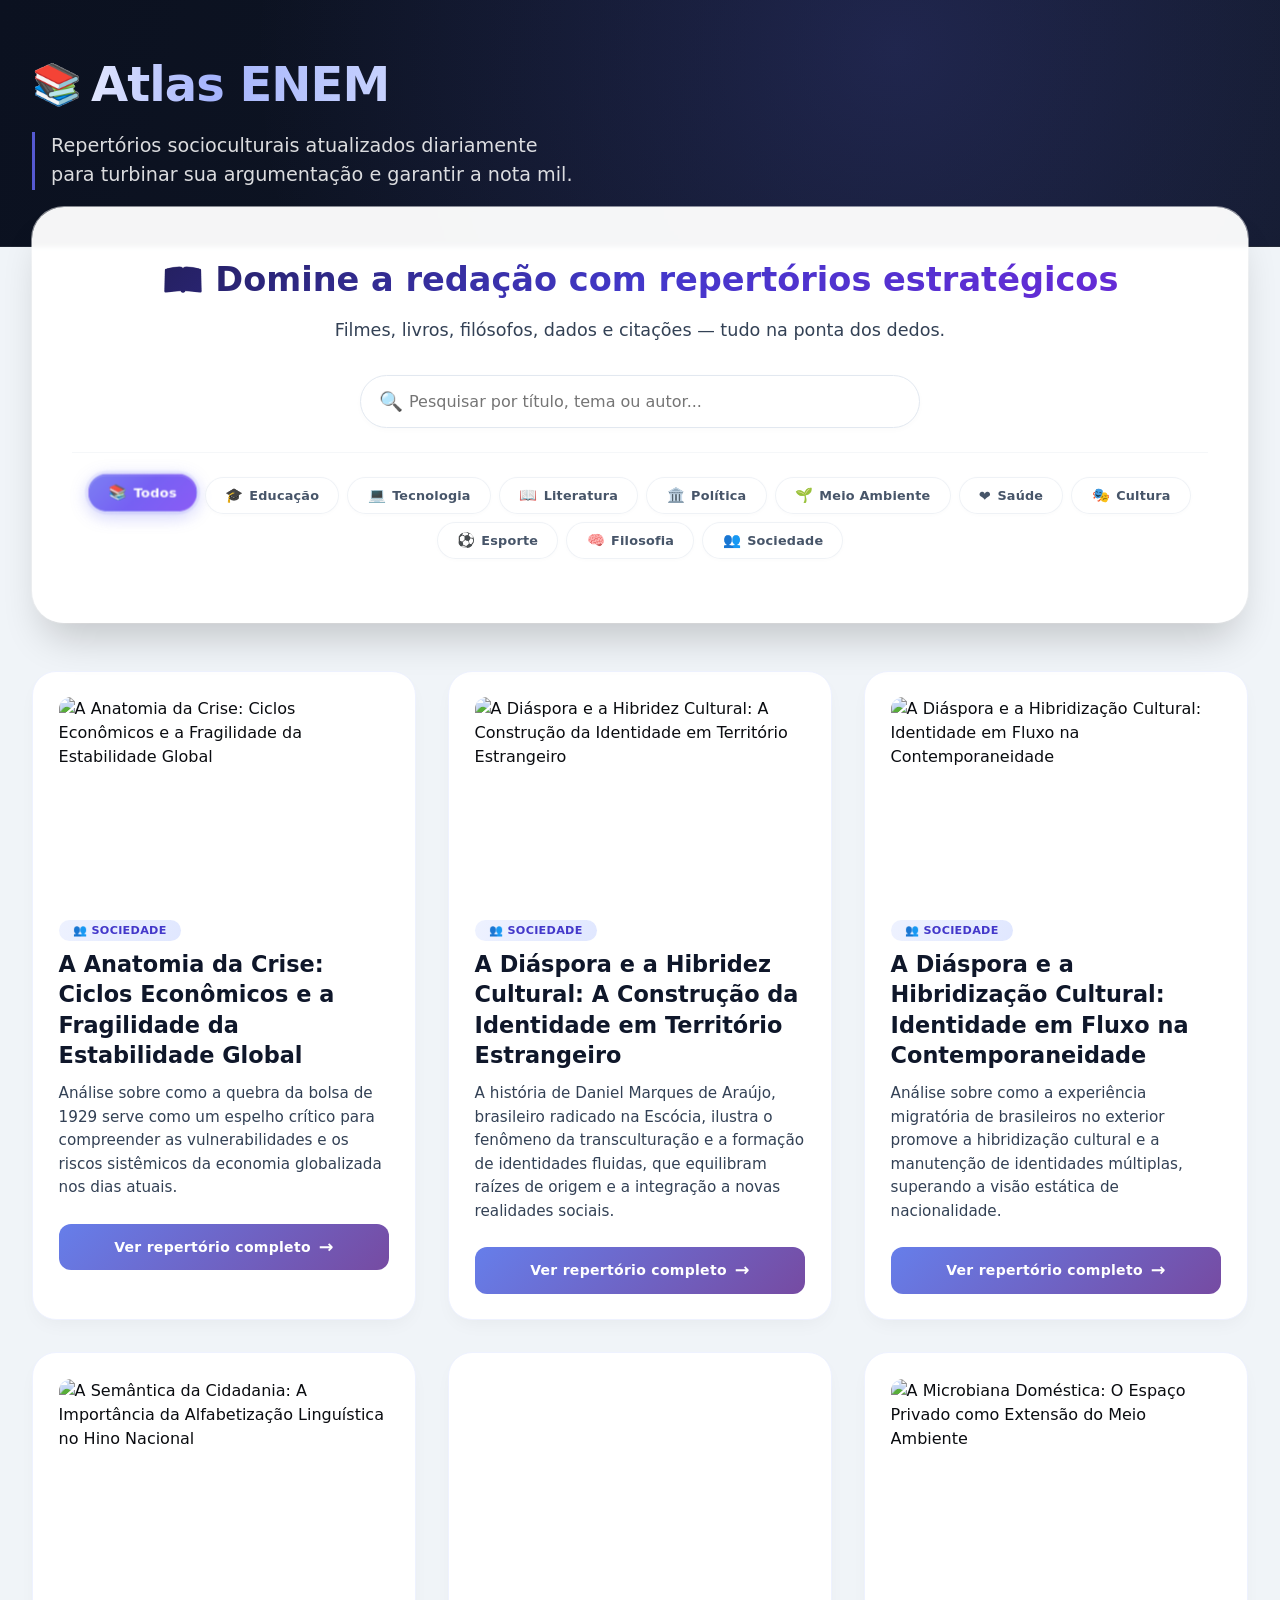
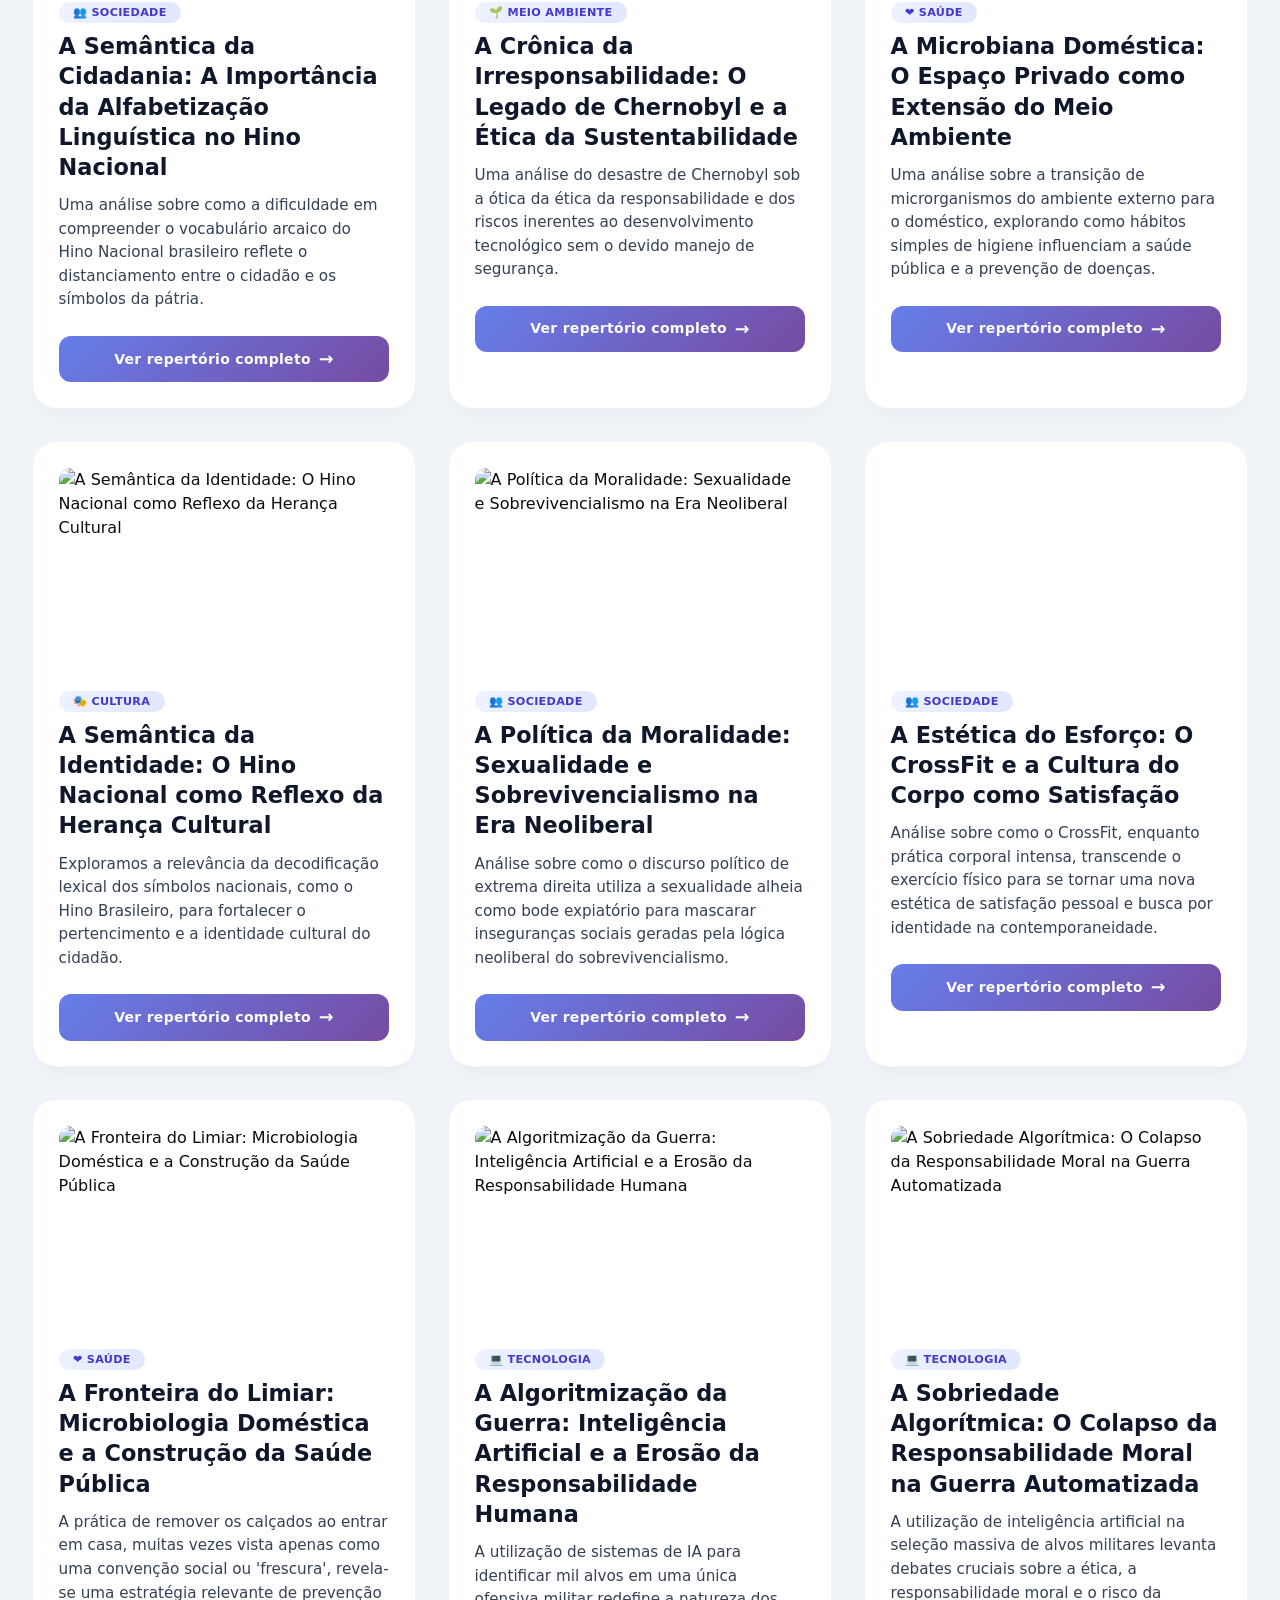
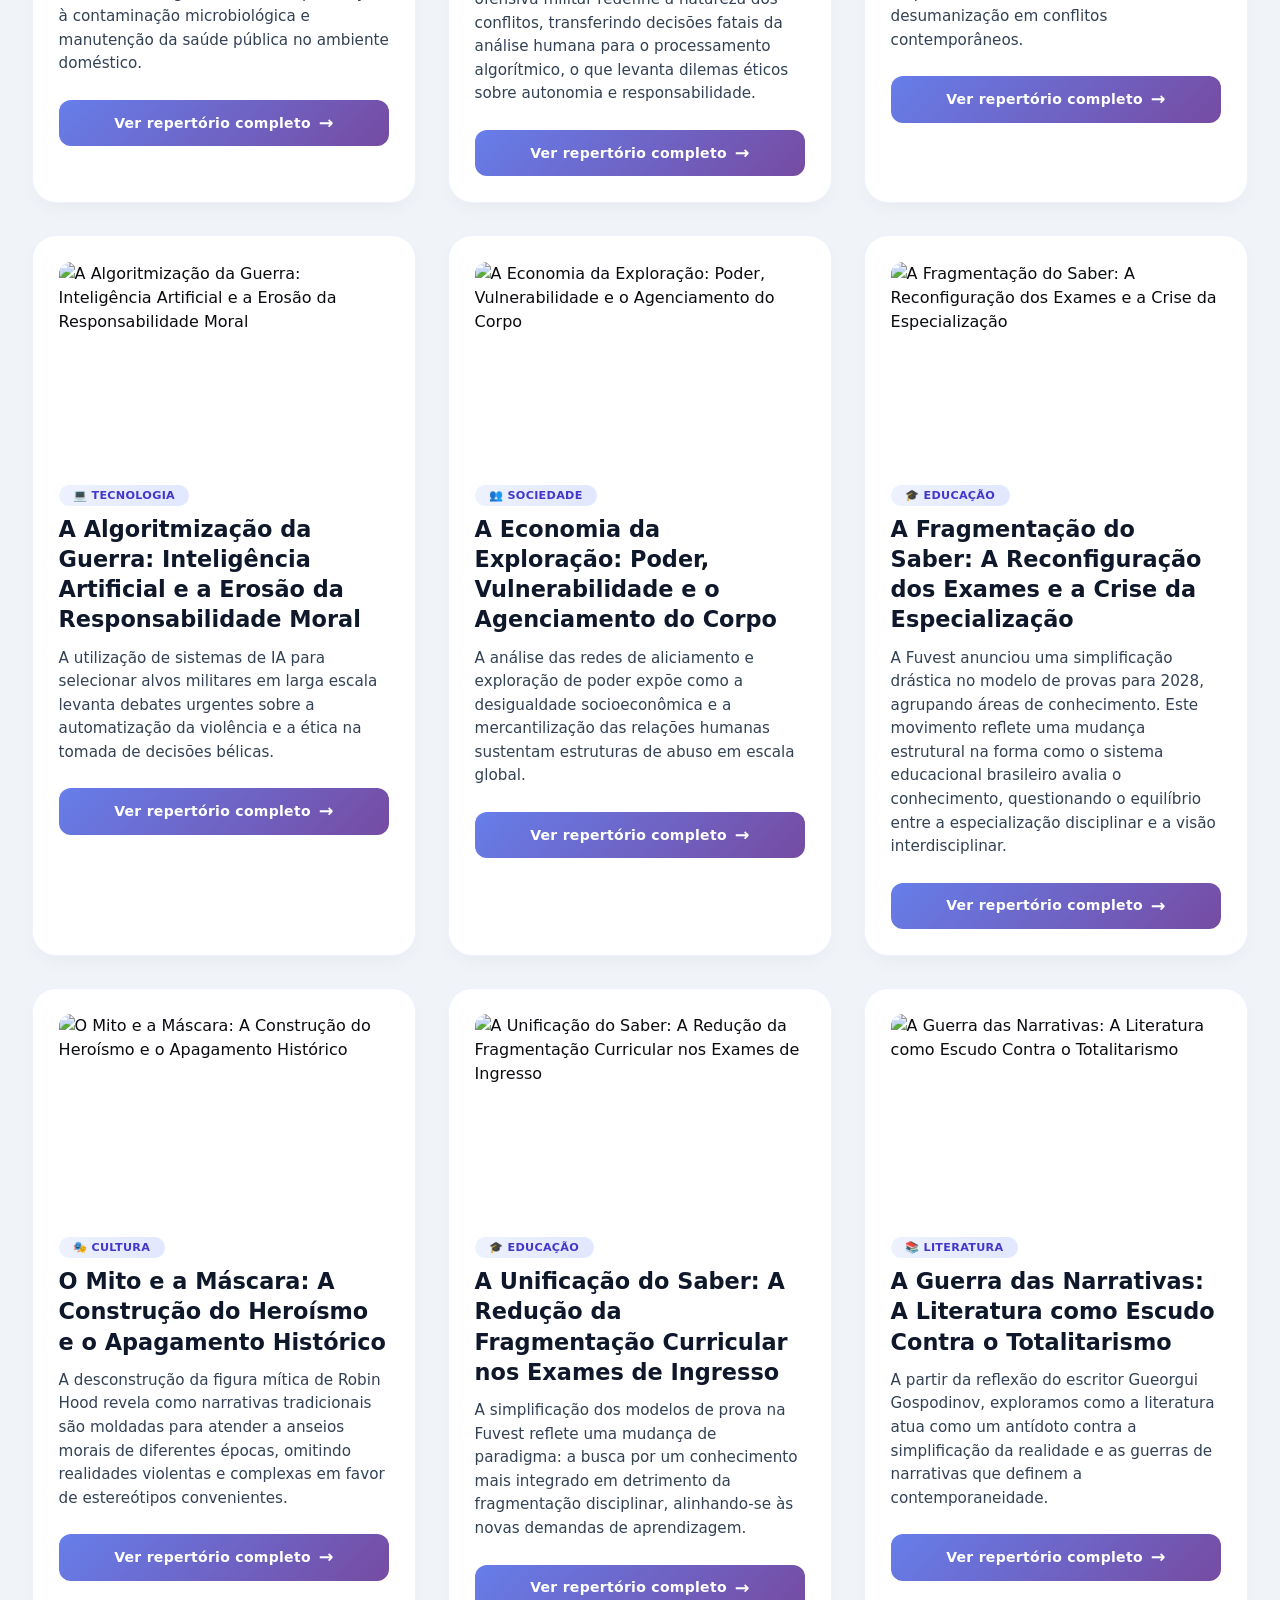
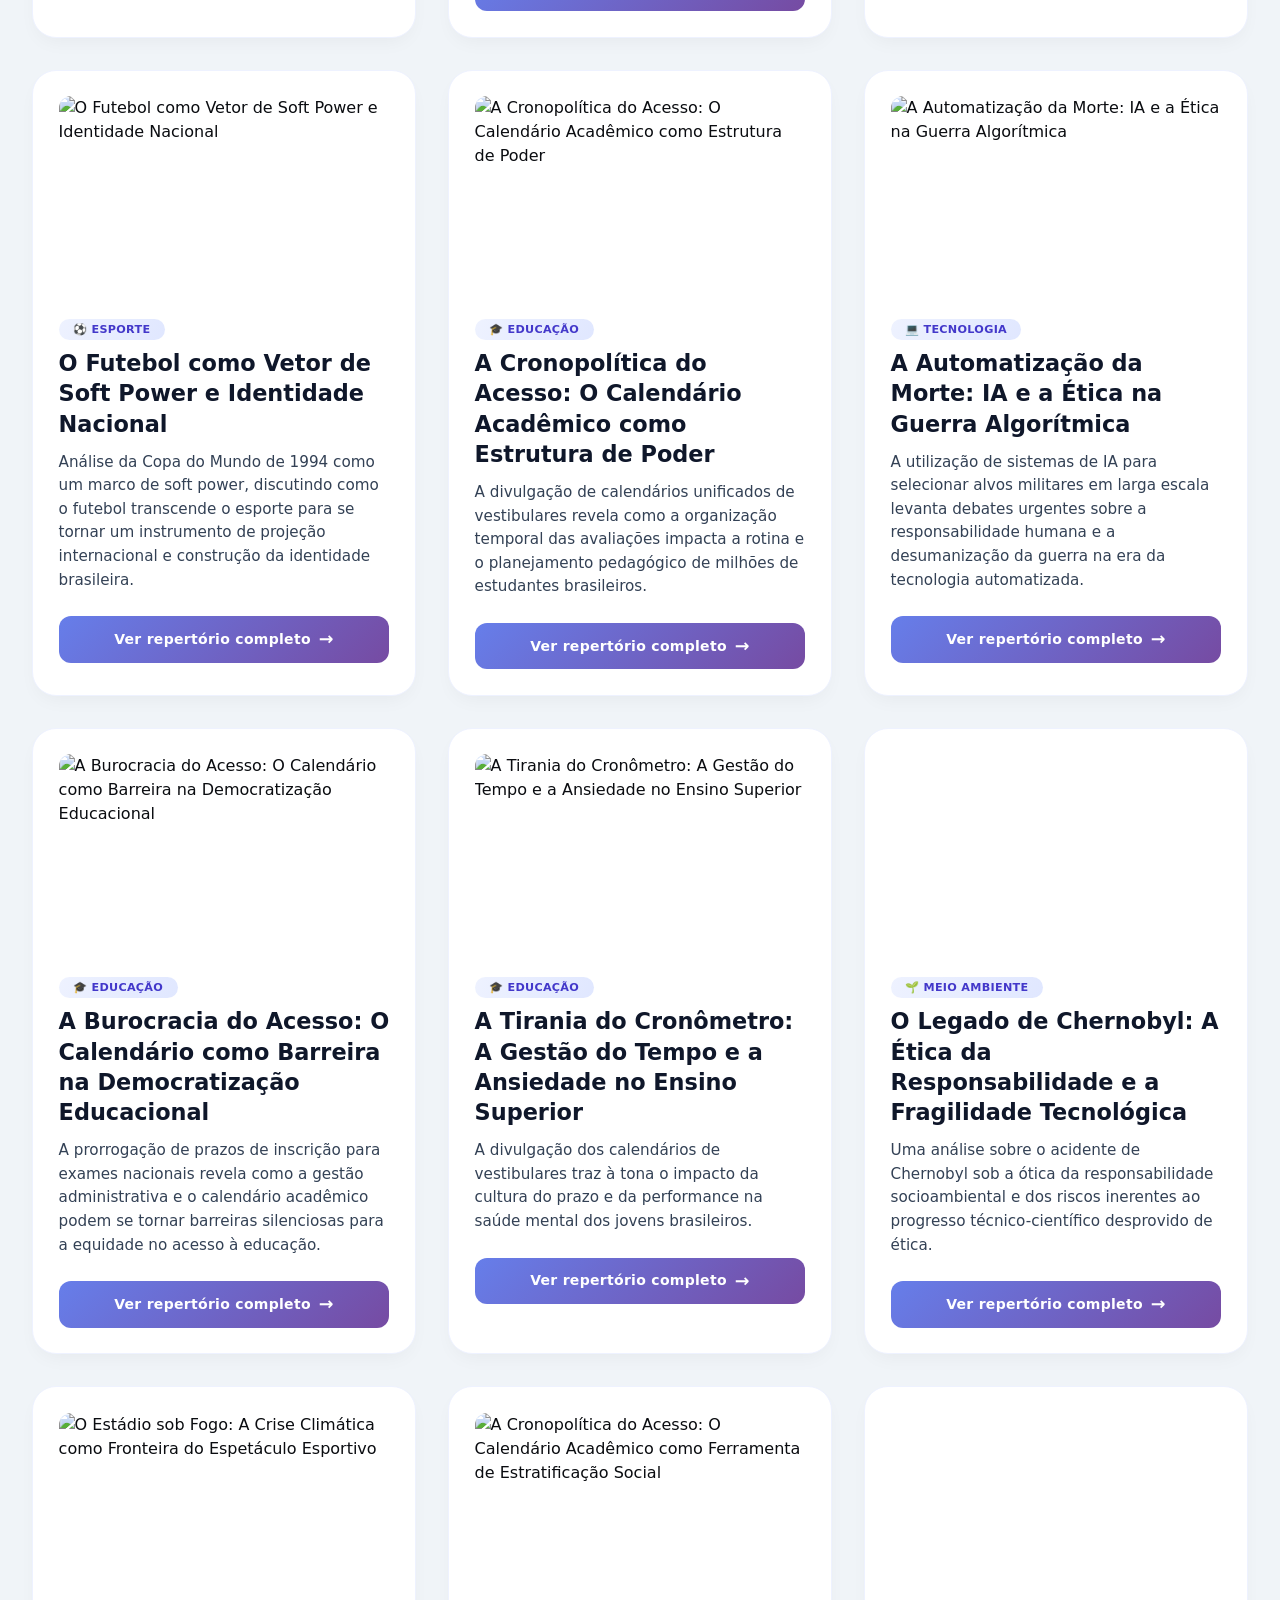
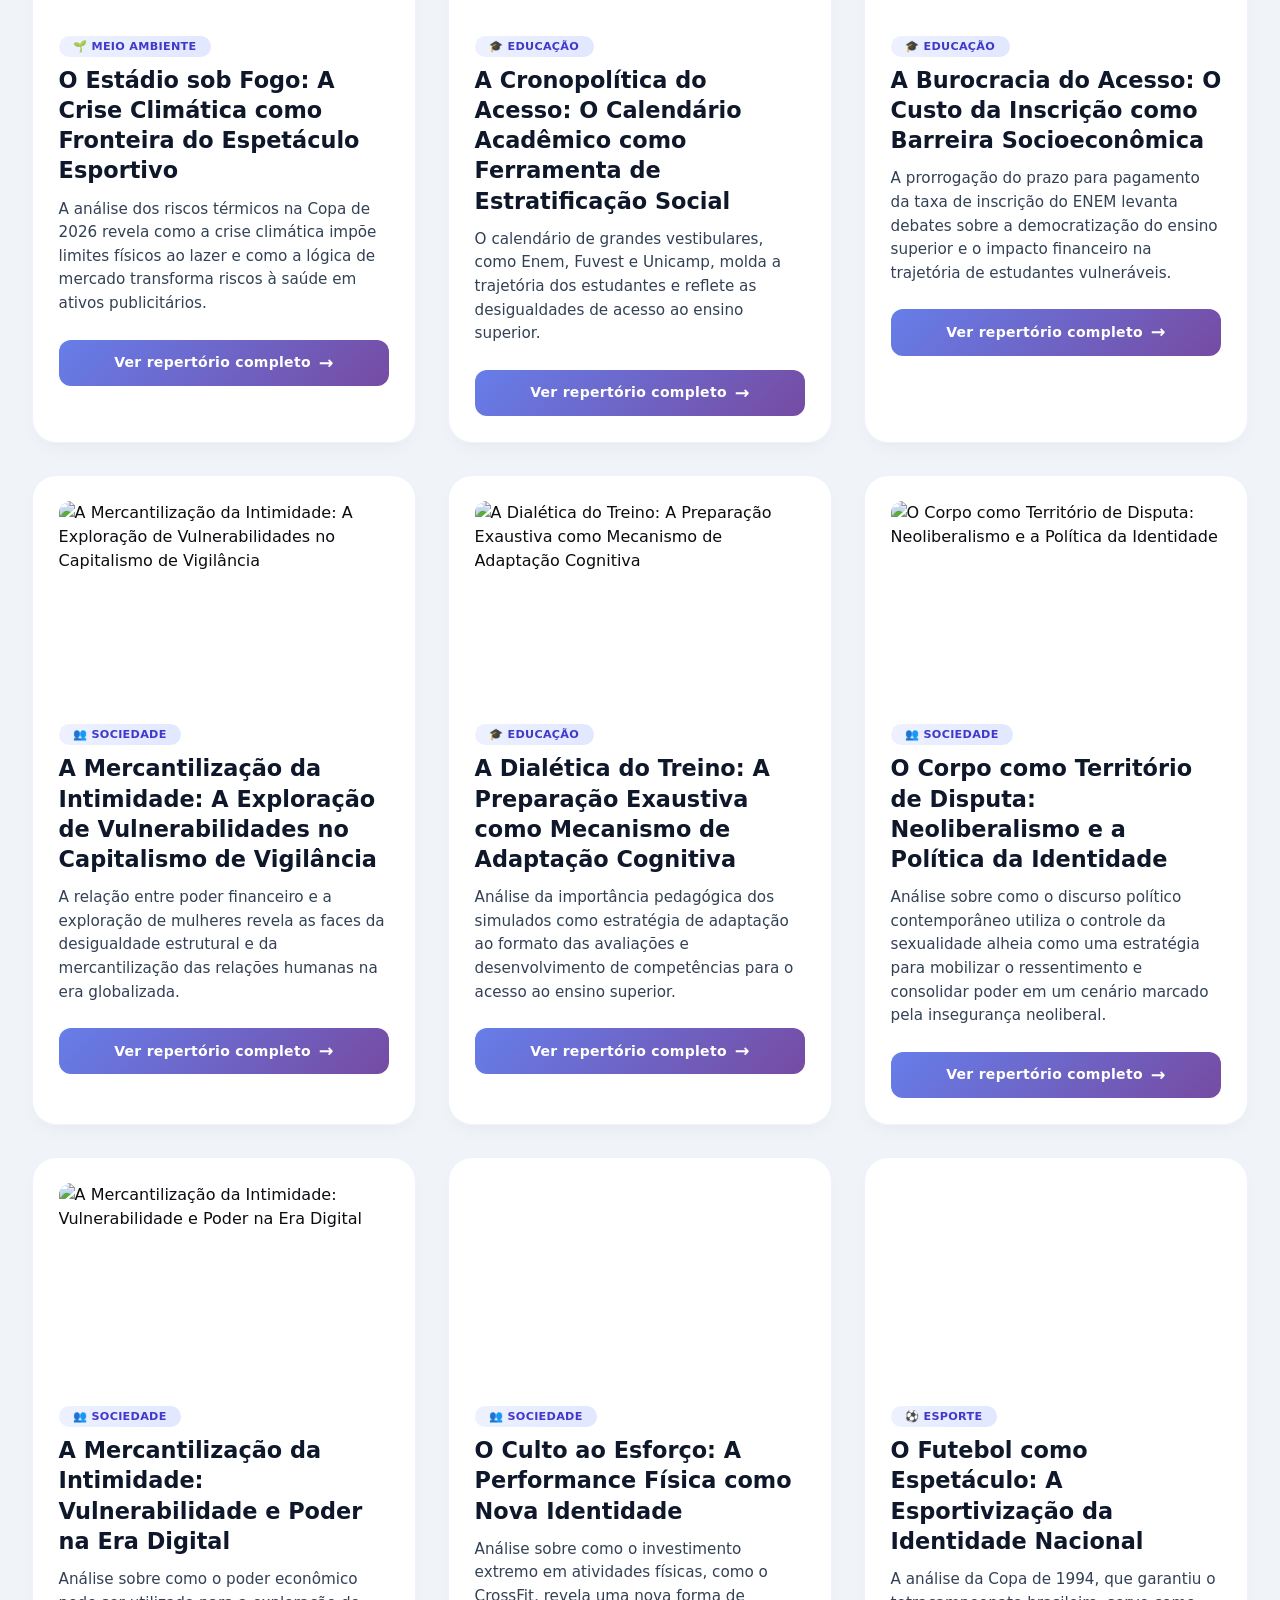
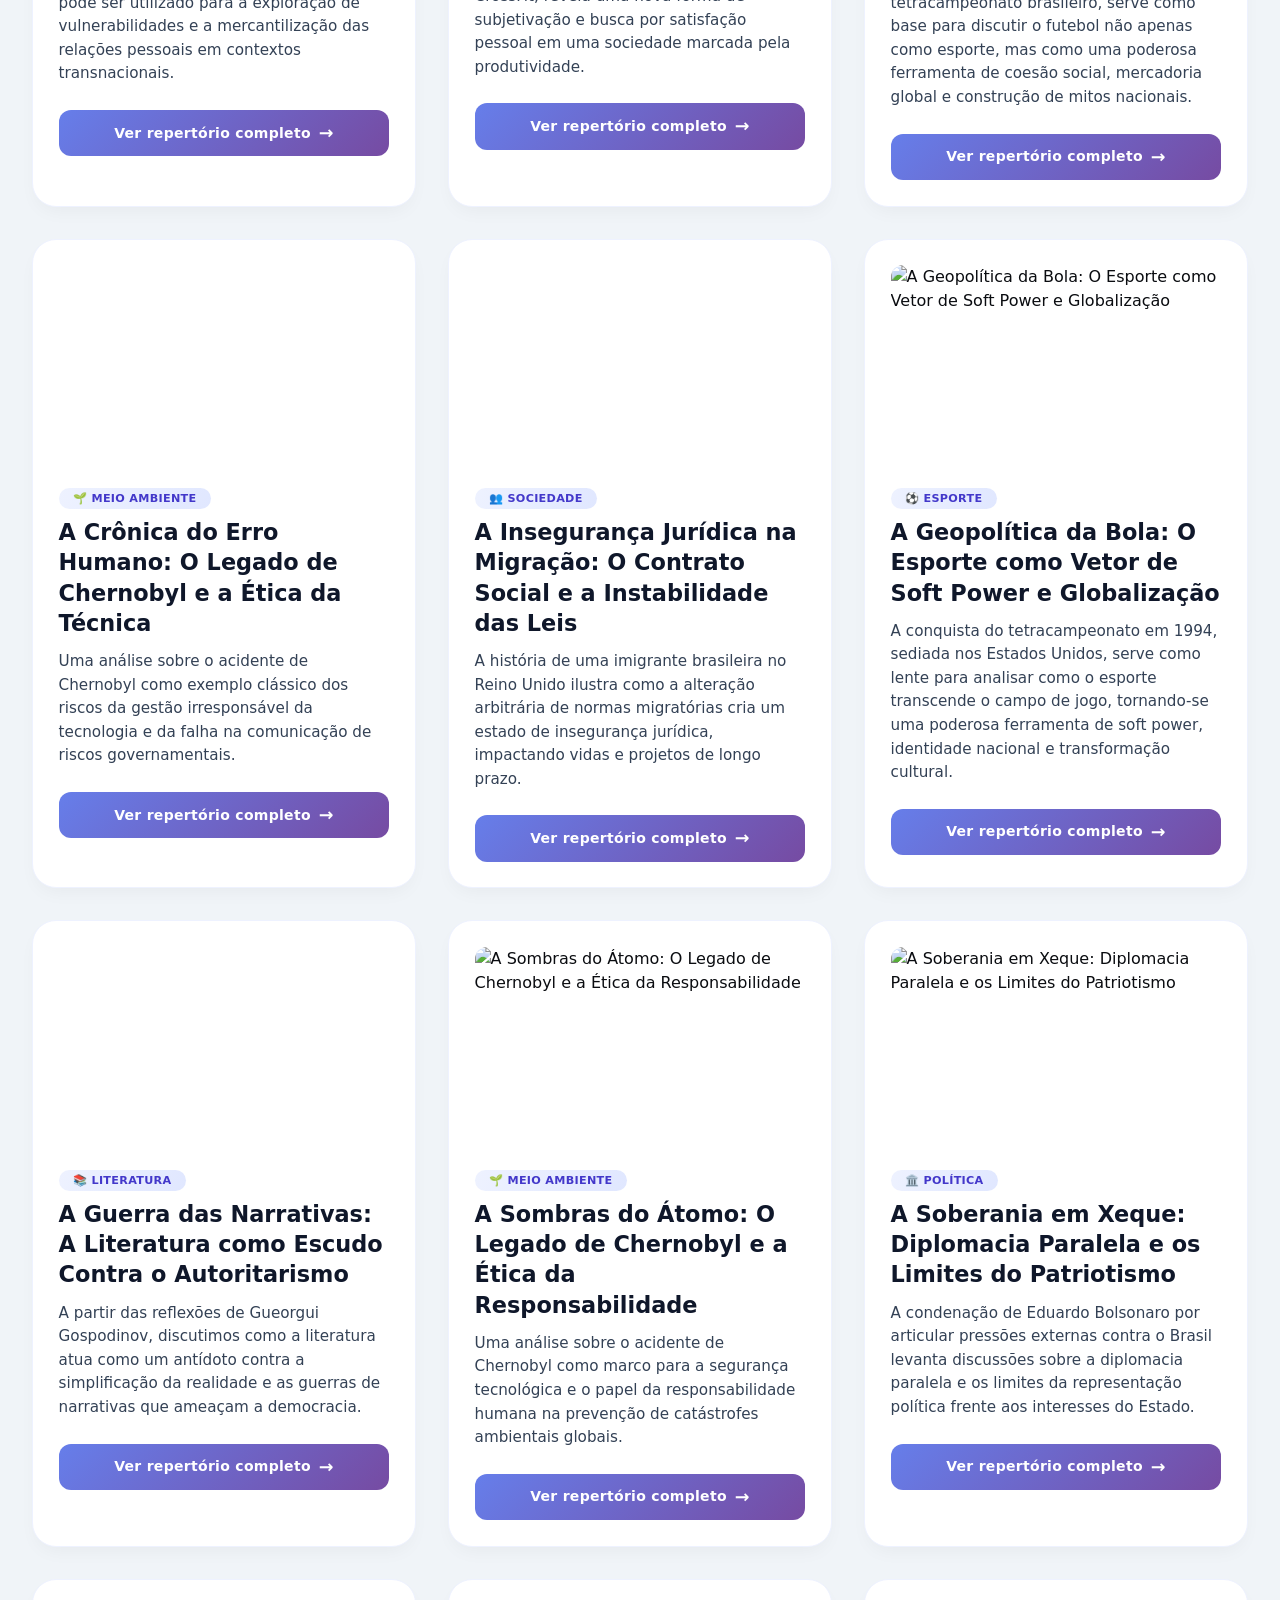
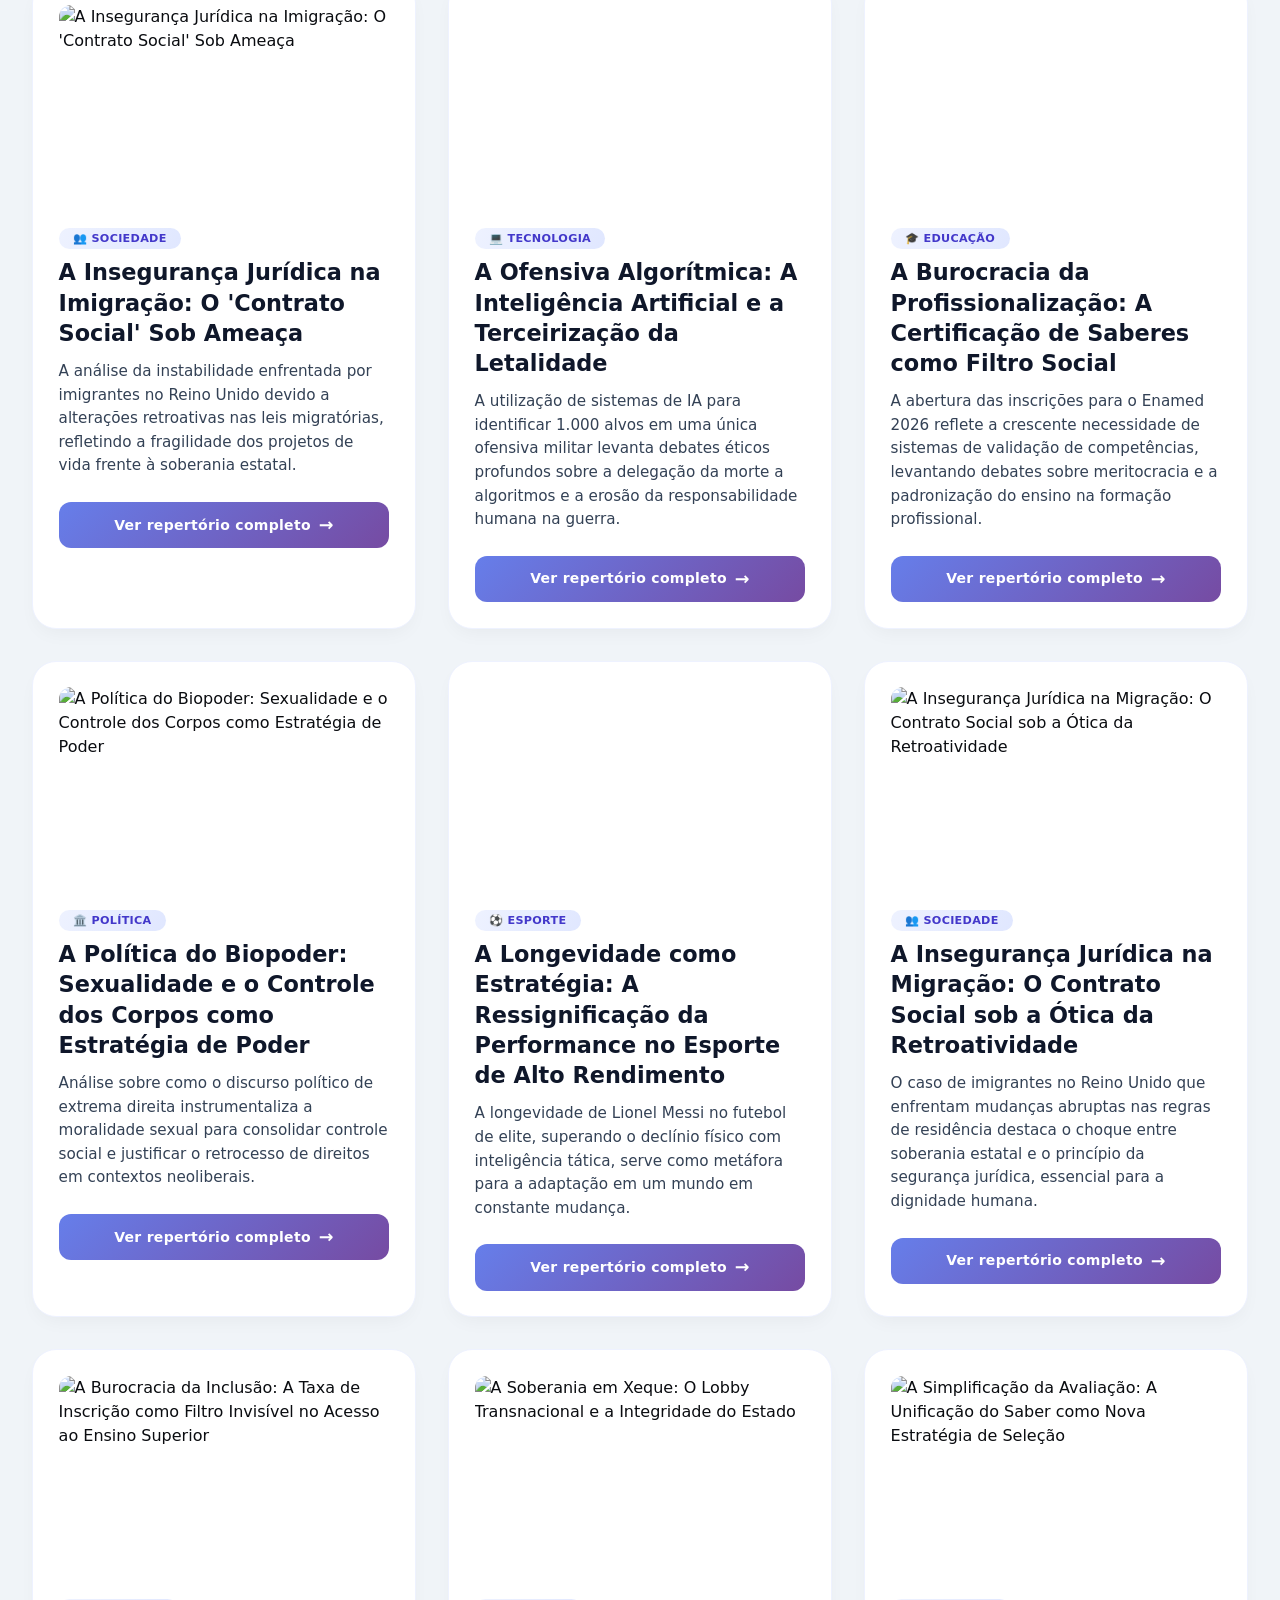
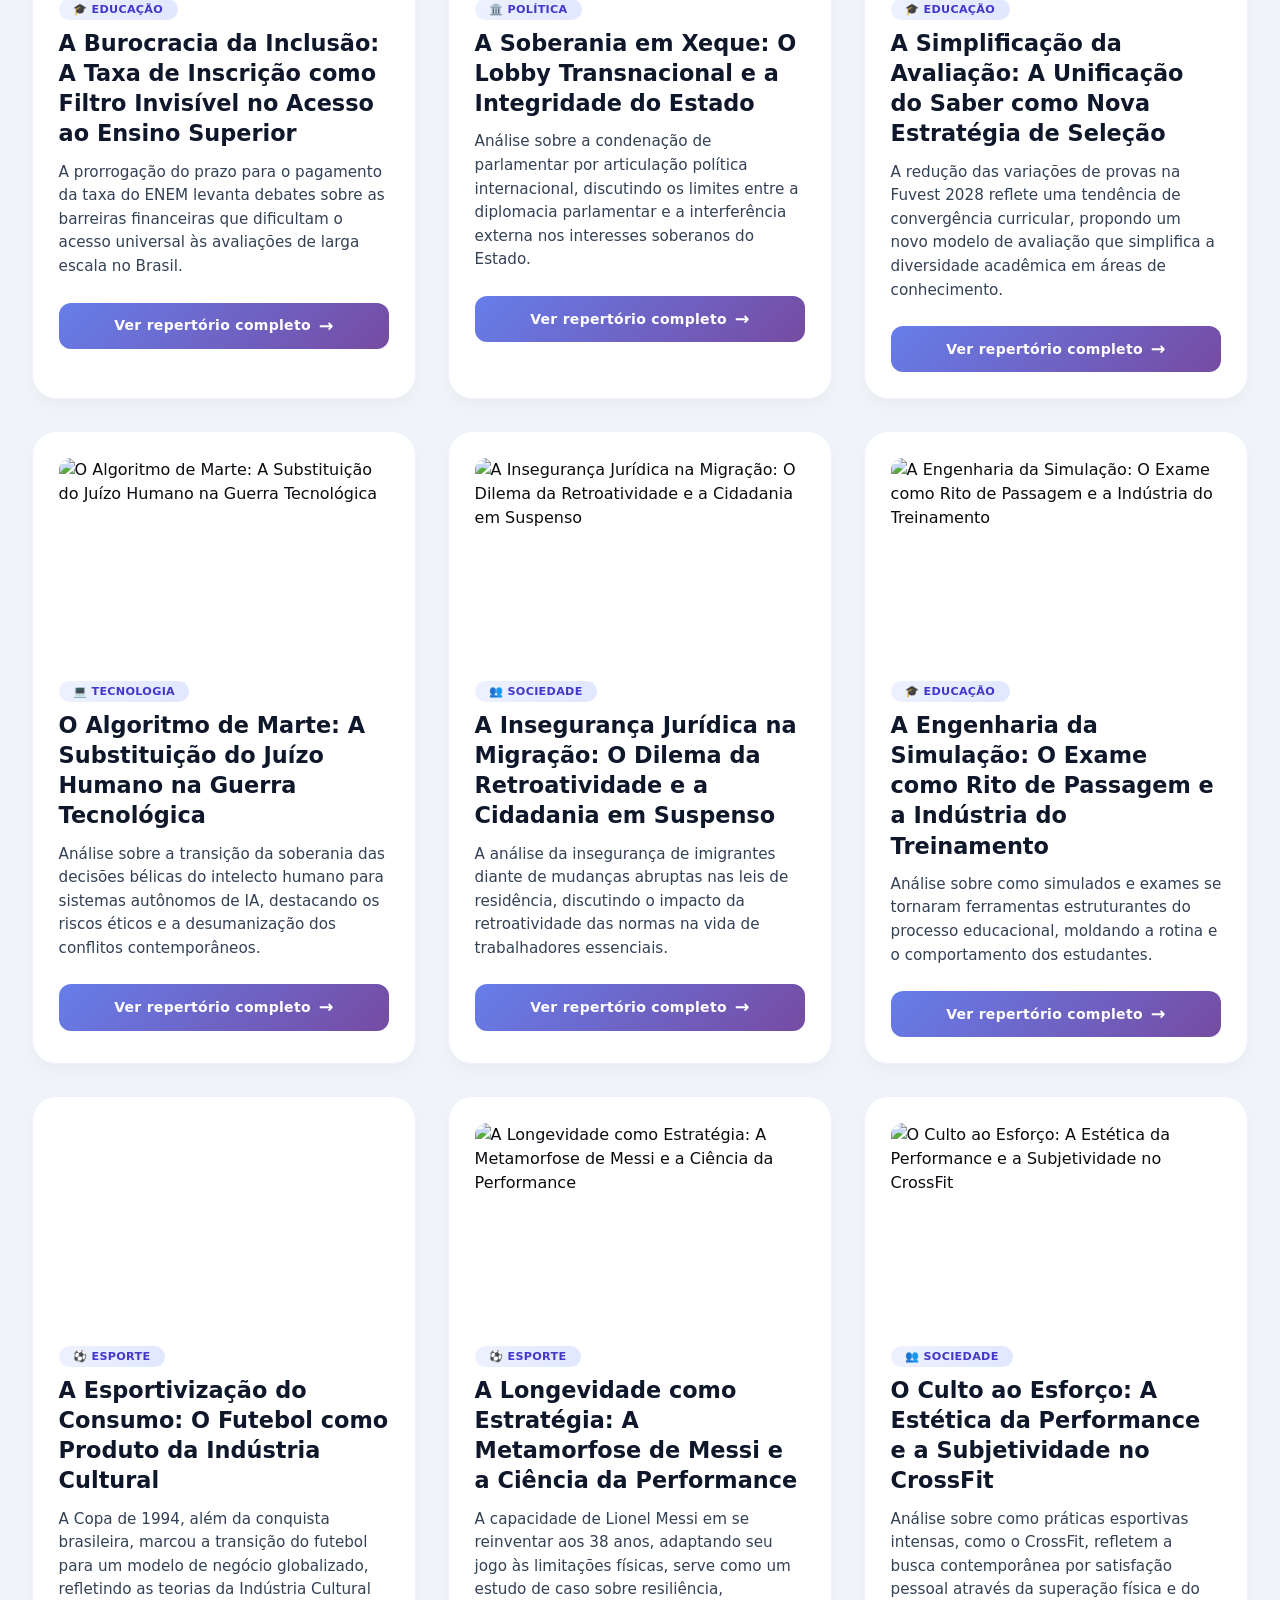
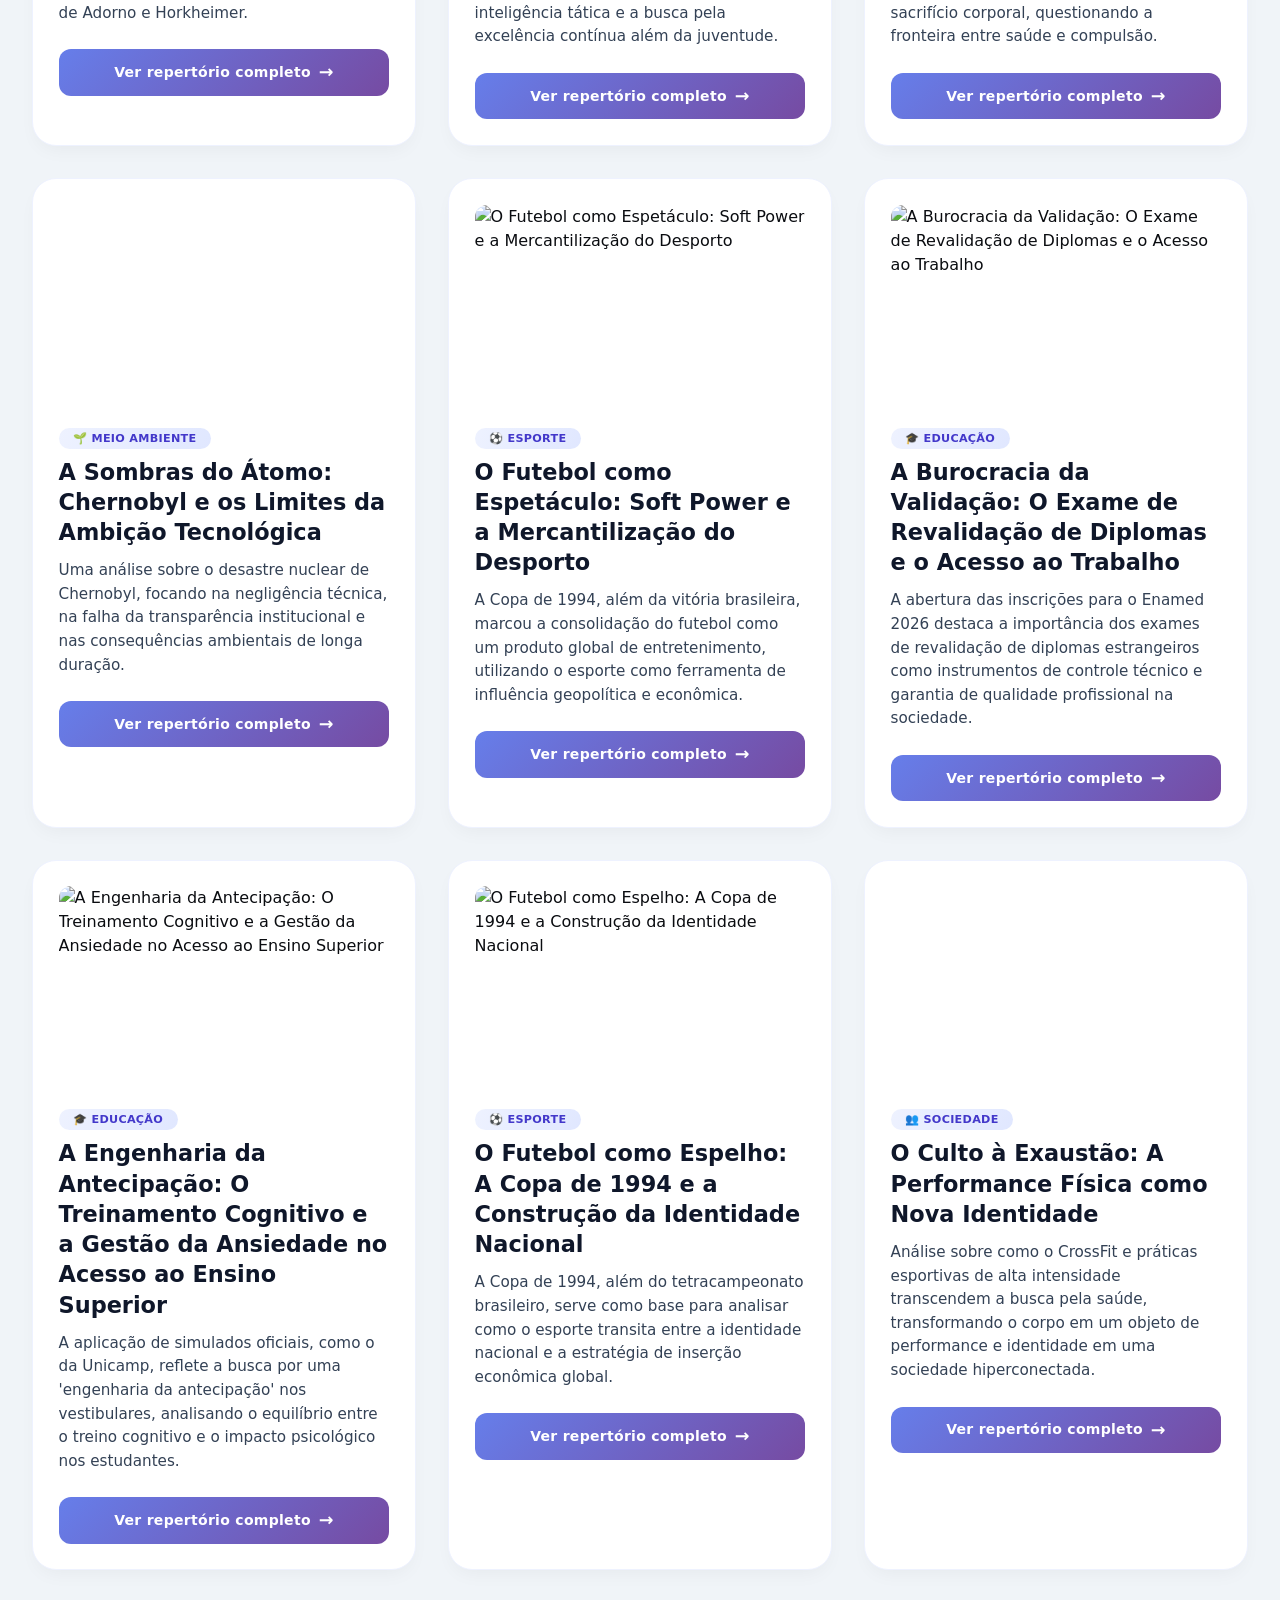
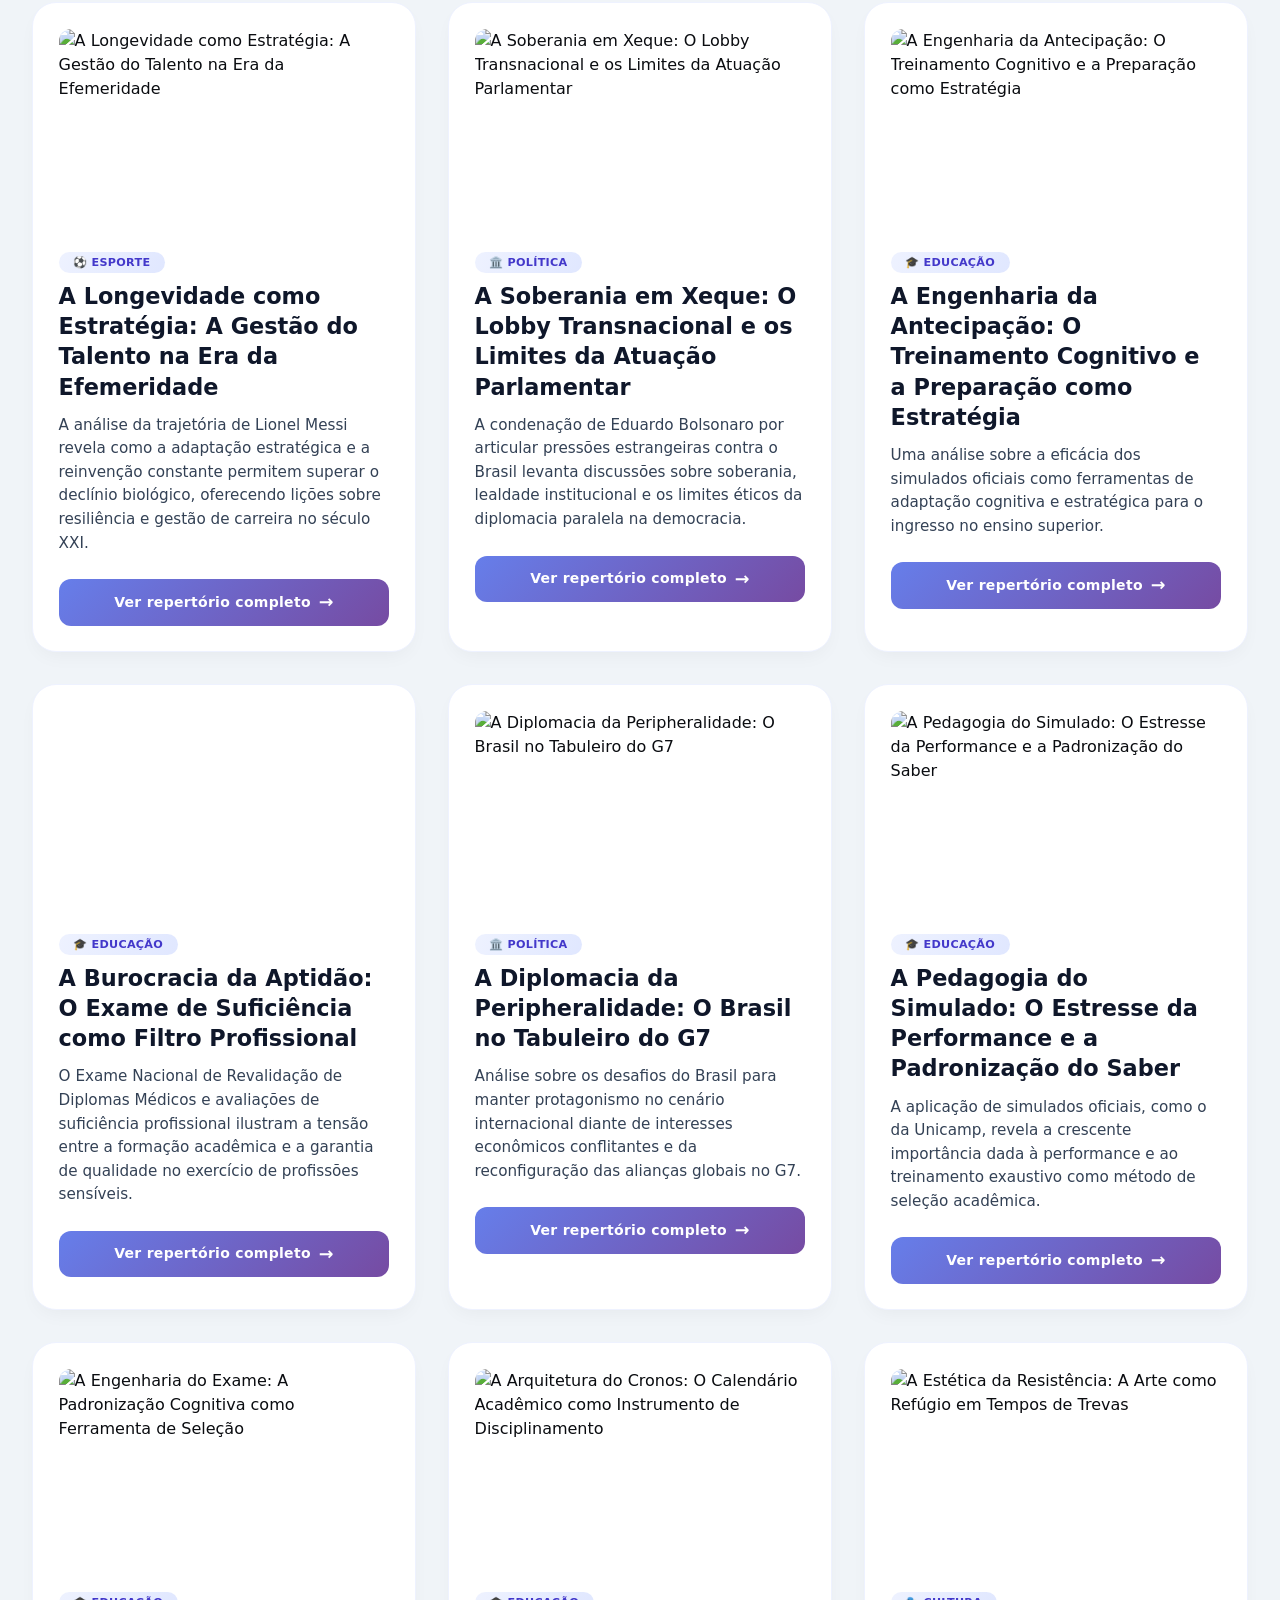
==== index.html @ f460f268 "Add Google Analytics tracking script to index.html" ====
<!DOCTYPE html>
<html lang="pt-BR">
<head>
    <meta charset="UTF-8">
    <meta name="viewport" content="width=device-width, initial-scale=1.0">
    <title>Atlas ENEM | Domine a redação</title>
    <meta name="description" content="Repertórios socioculturais atualizados diariamente para turbinar sua nota na redação do ENEM.">
    <meta name="google-adsense-account" content="ca-pub-7180526565815955">
    <link rel="icon" href="data:image/svg+xml,<svg xmlns='http://www.w3.org/2000/svg' viewBox='0 0 100 100'><text y='.9em' font-size='90'>📚</text></svg>">
    <link rel="stylesheet" href="css/style.css">
    <!-- Google tag (gtag.js) -->
<script async src="https://www.googletagmanager.com/gtag/js?id=G-98PSVHEF7C"></script>
<script>
  window.dataLayer = window.dataLayer || [];
  function gtag(){dataLayer.push(arguments);}
  gtag('js', new Date());

  gtag('config', 'G-98PSVHEF7C');
</script>
</head>
<body>

<header>
    <div class="container">
        <h1>Atlas ENEM</h1>
        <p>Repertórios socioculturais atualizados diariamente para turbinar sua argumentação e garantir a nota mil.</p>
    </div>
</header>

<main class="container">
    <section class="hero">
        <h2>📖 Domine a redação com repertórios estratégicos</h2>
        <p>Filmes, livros, filósofos, dados e citações — tudo na ponta dos dedos.</p>
        
        <div class="search-wrapper">
            <span class="search-icon">🔍</span>
            <input type="text" id="searchInput" class="search-box" placeholder="Pesquisar por título, tema ou autor...">
        </div>
        <div class="filter-tags">
        
            <button class="filter-tag active" data-filter="all">
                Todos
            </button>
        
            <button class="filter-tag" data-filter="educacao">
                Educação
            </button>
        
            <button class="filter-tag" data-filter="tecnologia">
                Tecnologia
            </button>
        
            <button class="filter-tag" data-filter="literatura">
                Literatura
            </button>
        
            <button class="filter-tag" data-filter="politica">
                Política
            </button>
        
            <button class="filter-tag" data-filter="meio_ambiente">
                Meio Ambiente
            </button>
        
            <button class="filter-tag" data-filter="saude">
                Saúde
            </button>
        
            <button class="filter-tag" data-filter="cultura">
                Cultura
            </button>
        
            <button class="filter-tag" data-filter="esporte">
                Esporte
            </button>
        
            <button class="filter-tag" data-filter="filosofia">
                Filosofia
            </button>
        
            <button class="filter-tag" data-filter="sociedade">
                Sociedade
            </button>
        
        </div>
        
    </section>

    <section id="posts">
        <div class="loading">
            <div class="spinner"></div>
            <p>Carregando repertórios incríveis...</p>
        </div>
    </section>
</main>

<footer>
    <a href="privacidade.html">Política de Privacidade</a> |
    <a href="termos.html">Termos de Uso</a> |
    <a href="contato.html">Contato</a>
</footer>

<script src="js/home.js"></script>
</body>
</html>
---- css/style.css ----
* {
    margin: 0;
    padding: 0;
    box-sizing: border-box;
}

body {
    font-family: 'Inter', system-ui, -apple-system, 'Segoe UI', Roboto, 'Helvetica Neue', sans-serif;
    background: #f0f4f8;
    color: #0a0c10;
    line-height: 1.5;
    min-height: 100vh;
}

/* Container principal refinado */
.container {
    max-width: 1280px;
    margin: 0 auto;
    padding: 0 32px;
}

/* Header premium com glassmorphism light */
header {
    background: linear-gradient(105deg, #0b1120 0%, #111827 100%);
    color: white;
    padding: 3rem 0 3.5rem 0;
    position: relative;
    overflow: hidden;
    border-bottom: 1px solid rgba(255,255,255,0.08);
}

header::after {
    content: '';
    position: absolute;
    inset: 0;
    background: radial-gradient(circle at 70% 20%, rgba(99, 102, 241, 0.2), transparent 70%);
    pointer-events: none;
}

header .container {
    position: relative;
    z-index: 2;
}

header h1 {
    font-size: 3rem;
    font-weight: 800;
    letter-spacing: -0.02em;
    background: linear-gradient(to right, #ffffff, #a5b4fc, #c7d2fe);
    background-clip: text;
    -webkit-background-clip: text;
    color: transparent;
    display: inline-flex;
    align-items: center;
    gap: 10px;
}

header h1::before {
    content: '📚';
    font-size: 2.5rem;
    background: none;
    -webkit-background-clip: unset;
    background-clip: unset;
    color: #818cf8;
}

header p {
    font-size: 1.2rem;
    margin-top: 0.75rem;
    opacity: 0.85;
    font-weight: 400;
    border-left: 3px solid #6366f1;
    padding-left: 1rem;
    max-width: 550px;
}

/* Hero section com vidro e elevação */
.hero {
    background: rgba(255, 255, 255, 0.96);
    backdrop-filter: blur(2px);
    border-radius: 2rem;
    padding: 3rem 2.5rem;
    margin-top: -2.5rem;
    margin-bottom: 3rem;
    box-shadow: 0 25px 40px -12px rgba(0, 0, 0, 0.2), 0 0 0 1px rgba(255,255,255,0.5);
    text-align: center;
    position: relative;
    z-index: 5;
    transition: all 0.2s;
}

.hero h2 {
    font-size: 2.1rem;
    font-weight: 700;
    background: linear-gradient(135deg, #1e1b4b, #4338ca, #6d28d9);
    background-clip: text;
    -webkit-background-clip: text;
    color: transparent;
    margin-bottom: 0.75rem;
}

.hero p {
    font-size: 1.1rem;
    color: #334155;
    margin-bottom: 2rem;
}

/* Barra de busca com ícone e design atualizado */
.search-wrapper {
    position: relative;
    max-width: 560px;
    margin: 0 auto;
}

.search-box {
    width: 100%;
    padding: 1rem 1rem 1rem 3rem;
    font-size: 1rem;
    border: 1.5px solid #e2e8f0;
    border-radius: 60px;
    background: white;
    font-family: inherit;
    transition: all 0.25s ease;
    box-shadow: 0 2px 6px rgba(0,0,0,0.02);
}

.search-box:focus {
    border-color: #6366f1;
    outline: none;
    box-shadow: 0 0 0 4px rgba(99, 102, 241, 0.2);
}

.search-icon {
    position: absolute;
    left: 1.2rem;
    top: 50%;
    transform: translateY(-50%);
    font-size: 1.2rem;
    color: #94a3b8;
    pointer-events: none;
}

/* filtros rápidos */
.filter-tags {
    display: flex;
    flex-wrap: wrap;
    justify-content: center;
    gap: 0.7rem;
    margin-top: 1.8rem;
}

.tag {
    background: #f1f5f9;
    padding: 0.4rem 1rem;
    border-radius: 40px;
    font-size: 0.8rem;
    font-weight: 500;
    color: #1e293b;
    cursor: pointer;
    transition: all 0.2s;
    border: 1px solid transparent;
}

.tag:hover, .tag.active {
    background: #6366f1;
    color: white;
    border-color: #6366f1;
    box-shadow: 0 6px 12px -8px #6366f1;
    transform: translateY(-1px);
}

/* grid de posts melhorado */
#posts {
    display: grid;
    grid-template-columns: repeat(auto-fill, minmax(350px, 1fr));
    gap: 2rem;
    margin: 2rem 0 3rem;
}

/* cards com microinterações e bordas suaves */
.card {
    background: #ffffff;
    border-radius: 1.5rem;
    padding: 1.6rem;
    transition: all 0.3s cubic-bezier(0.2, 0, 0, 1);
    border: 1px solid #eef2ff;
    box-shadow: 0 8px 20px -6px rgba(0, 0, 0, 0.05);
    cursor: pointer;
    display: flex;
    flex-direction: column;
    position: relative;
    overflow: hidden;
}

.card:hover {
    transform: translateY(-6px);
    border-color: #c7d2fe;
    box-shadow: 0 24px 36px -12px rgba(0, 0, 0, 0.15);
}

.card-header {
    display: flex;
    justify-content: space-between;
    align-items: center;
    margin-bottom: 0.75rem;
    flex-wrap: wrap;
    gap: 8px;
}

.category {
    background: linear-gradient(115deg, #eef2ff, #e0e7ff);
    padding: 0.25rem 0.9rem;
    border-radius: 30px;
    font-size: 0.7rem;
    font-weight: 700;
    color: #4338ca;
    letter-spacing: 0.3px;
    text-transform: uppercase;
}

.date-badge {
    font-size: 0.7rem;
    color: #64748b;
    display: flex;
    align-items: center;
    gap: 4px;
}

.card h3 {
    font-size: 1.4rem;
    font-weight: 700;
    margin: 0.5rem 0 0.75rem;
    color: #0f172a;
    line-height: 1.35;
}

.card p {
    color: #334155;
    font-size: 0.95rem;
    line-height: 1.55;
    margin-bottom: 1.5rem;
    flex: 1;
}

/* Botão moderno com ícone */
.btn-read-more {
    display: inline-flex;
    align-items: center;
    justify-content: center;
    gap: 0.6rem;
    background: #0f172a;
    color: white;
    padding: 0.7rem 1.2rem;
    border-radius: 40px;
    font-weight: 500;
    font-size: 0.85rem;
    border: none;
    cursor: pointer;
    transition: all 0.2s ease;
    width: fit-content;
    margin-top: 0.5rem;
}

.btn-read-more:hover {
    background: #6366f1;
    gap: 0.8rem;
    transform: scale(1.02);
    box-shadow: 0 8px 18px -6px #6366f1;
}

/* Destaque especial */
.card.featured {
    background: linear-gradient(135deg, #fff9f0, #ffffff);
    border-left: 5px solid #f59e0b;
    border-radius: 1.5rem;
}

.featured-tag {
    background: #f59e0b20;
    color: #b45309;
    font-size: 0.7rem;
    padding: 0.2rem 0.7rem;
    border-radius: 30px;
    font-weight: 600;
}

/* no results */
.no-results {
    text-align: center;
    padding: 3rem;
    background: white;
    border-radius: 2rem;
    grid-column: 1 / -1;
    border: 1px solid #eef2ff;
}

/* loading */
.loading {
    text-align: center;
    padding: 3rem;
    grid-column: 1 / -1;
}

.spinner {
    width: 44px;
    height: 44px;
    border: 3px solid #e2e8f0;
    border-top-color: #6366f1;
    border-radius: 50%;
    animation: spin 0.7s linear infinite;
    margin: 0 auto 1rem;
}

@keyframes spin {
    to { transform: rotate(360deg); }
}

/* Animações fade-in */
@keyframes fadeSlide {
    from {
        opacity: 0;
        transform: translateY(24px);
    }
    to {
        opacity: 1;
        transform: translateY(0);
    }
}

.card {
    animation: fadeSlide 0.5s ease backwards;
}

/* Scrollbar elegante */
::-webkit-scrollbar {
    width: 10px;
}
::-webkit-scrollbar-track {
    background: #eef2ff;
    border-radius: 10px;
}
::-webkit-scrollbar-thumb {
    background: #a5b4fc;
    border-radius: 10px;
}
::-webkit-scrollbar-thumb:hover {
    background: #6366f1;
}

/* footer */
footer {
    background: #0f172a;
    color: #94a3b8;
    text-align: center;
    padding: 2rem;
    margin-top: 4rem;
    font-size: 0.85rem;
}

/* Responsividade total */
@media (max-width: 768px) {
    .container {
        padding: 0 1.25rem;
    }
    header h1 {
        font-size: 2.1rem;
    }
    header h1::before {
        font-size: 1.8rem;
    }
    .hero {
        padding: 2rem 1.2rem;
    }
    .hero h2 {
        font-size: 1.6rem;
    }
    #posts {
        grid-template-columns: 1fr;
        gap: 1.5rem;
    }
    .card h3 {
        font-size: 1.25rem;
    }
}

@media (max-width: 480px) {
    .hero {
        margin-top: -1.8rem;
    }
    .filter-tags {
        gap: 0.5rem;
    }
    .tag {
        font-size: 0.7rem;
        padding: 0.3rem 0.8rem;
    }
}

/* ============================================
   BOTÃO VER REPERTÓRIO COMPLETO
   ============================================ */
.btn {
    display: inline-flex;
    align-items: center;
    justify-content: center;
    gap: 8px;
    background: linear-gradient(135deg, #667eea 0%, #764ba2 100%);
    color: white;
    padding: 10px 20px;
    border-radius: 12px;
    text-decoration: none;
    font-size: 0.875rem;
    font-weight: 600;
    transition: all 0.3s cubic-bezier(0.4, 0, 0.2, 1);
    border: none;
    cursor: pointer;
    position: relative;
    overflow: hidden;
    flex: 1;
    min-width: 140px;
    letter-spacing: 0.3px;
}

/* Efeito ripple */
.btn::before {
    content: '';
    position: absolute;
    top: 50%;
    left: 50%;
    width: 0;
    height: 0;
    border-radius: 50%;
    background: rgba(255, 255, 255, 0.3);
    transform: translate(-50%, -50%);
    transition: width 0.5s, height 0.5s;
}

.btn:hover::before {
    width: 200px;
    height: 200px;
}

.btn:hover {
    transform: translateY(-2px);
    box-shadow: 0 8px 20px rgba(102, 126, 234, 0.4);
    gap: 12px;
}

.btn:active {
    transform: translateY(1px);
}

/* Ícone do botão */
.btn-icon {
    font-size: 1.1rem;
    transition: transform 0.2s ease;
}

.btn:hover .btn-icon {
    transform: translateX(4px);
}

/* ============================================
   BOTÃO SALVAR
   ============================================ */
.btn-save {
    display: inline-flex;
    align-items: center;
    justify-content: center;
    gap: 6px;
    background: #f1f5f9;
    color: #334155;
    padding: 10px 16px;
    border-radius: 12px;
    font-size: 0.875rem;
    font-weight: 500;
    border: 1.5px solid #e2e8f0;
    cursor: pointer;
    transition: all 0.3s ease;
    position: relative;
    overflow: hidden;
    min-width: 100px;
}

.btn-save:hover {
    background: #e2e8f0;
    border-color: #cbd5e1;
    transform: translateY(-2px);
    gap: 8px;
}

.btn-save:active {
    transform: translateY(1px);
}

/* Estado quando salvo */
.btn-save.saved {
    background: linear-gradient(135deg, #10b981 0%, #059669 100%);
    color: white;
    border-color: transparent;
    animation: pulse 0.5s ease;
}

/* Estado desabilitado */
.btn-save:disabled {
    opacity: 0.7;
    cursor: not-allowed;
    transform: none;
}

.btn-save:disabled:hover {
    transform: none;
    box-shadow: none;
}

/* ============================================
   CONTAINER DOS BOTÕES
   ============================================ */
.card-footer {
    display: flex;
    gap: 12px;
    margin-top: 16px;
    flex-wrap: wrap;
}

/* ============================================
   ANIMAÇÕES
   ============================================ */
@keyframes pulse {
    0% {
        transform: scale(1);
    }
    50% {
        transform: scale(1.05);
    }
    100% {
        transform: scale(1);
    }
}

/* ============================================
   NOTIFICAÇÃO TOAST
   ============================================ */
.toast-notification {
    position: fixed;
    bottom: 24px;
    right: 24px;
    background: #1e293b;
    color: white;
    padding: 12px 20px;
    border-radius: 12px;
    display: flex;
    align-items: center;
    gap: 10px;
    font-size: 0.875rem;
    font-weight: 500;
    z-index: 1000;
    transform: translateX(400px);
    transition: transform 0.3s cubic-bezier(0.68, -0.55, 0.265, 1.55);
    box-shadow: 0 10px 25px -5px rgba(0, 0, 0, 0.2);
}

.toast-notification.show {
    transform: translateX(0);
}

.toast-notification.success {
    background: linear-gradient(135deg, #10b981, #059669);
}

.toast-notification.info {
    background: linear-gradient(135deg, #3b82f6, #2563eb);
}

.toast-notification.error {
    background: linear-gradient(135deg, #ef4444, #dc2626);
}

/* ============================================
   RESPONSIVIDADE
   ============================================ */
@media (max-width: 768px) {
    .card-footer {
        flex-direction: column;
        gap: 10px;
    }
    
    .btn, .btn-save {
        width: 100%;
        min-width: auto;
        padding: 10px 16px;
    }
    
    .btn-save {
        justify-content: center;
    }
    
    .toast-notification {
        bottom: 16px;
        right: 16px;
        left: 16px;
        transform: translateY(100px);
        justify-content: center;
    }
    
    .toast-notification.show {
        transform: translateY(0);
    }
}

@media (max-width: 480px) {
    .btn, .btn-save {
        font-size: 0.8rem;
        padding: 8px 14px;
    }
    
    .btn-icon {
        font-size: 0.9rem;
    }
}

/* ============================================
   MODO ESCURO
   ============================================ */
[data-theme="dark"] .btn {
    background: linear-gradient(135deg, #818cf8, #a78bfa);
}

[data-theme="dark"] .btn-save {
    background: #334155;
    color: #e2e8f0;
    border-color: #475569;
}

[data-theme="dark"] .btn-save:hover {
    background: #475569;
}

[data-theme="dark"] .toast-notification {
    background: #0f172a;
    border: 1px solid #334155;
}

/* ============================================
   ACESSIBILIDADE
   ============================================ */
.btn:focus-visible,
.btn-save:focus-visible {
    outline: 2px solid #667eea;
    outline-offset: 2px;
}

/* ============================================
   ESTADO DE CARREGAMENTO
   ============================================ */
.btn-loading {
    position: relative;
    color: transparent !important;
    pointer-events: none;
}

.btn-loading::after {
    content: '';
    position: absolute;
    width: 16px;
    height: 16px;
    top: 50%;
    left: 50%;
    margin: -8px 0 0 -8px;
    border: 2px solid rgba(255, 255, 255, 0.3);
    border-top-color: white;
    border-radius: 50%;
    animation: spin 0.6s linear infinite;
}

@keyframes spin {
    to {
        transform: rotate(360deg);
    }
}
.card img {
    width: 100%;
    height: 220px; /* altura fixa */
    object-fit: cover;
    border-radius: 12px;
    display: block;
}
/* Footer Styles */
footer {
    background: linear-gradient(135deg, #1a1a2e 0%, #16213e 100%);
    color: #e2e2e2;
    text-align: center;
    padding: 2rem 1rem;
    margin-top: 3rem;
    font-size: 0.9rem;
    border-top: 1px solid rgba(255, 255, 255, 0.1);
    position: relative;
}

footer::before {
    content: '';
    position: absolute;
    top: 0;
    left: 0;
    right: 0;
    height: 3px;
    background: linear-gradient(90deg, #f7971e, #ffd200, #f7971e);
}

footer a {
    color: #ffd200;
    text-decoration: none;
    transition: all 0.3s ease;
    margin: 0 0.5rem;
    font-weight: 500;
    position: relative;
    display: inline-block;
}

footer a::after {
    content: '';
    position: absolute;
    bottom: -2px;
    left: 0;
    width: 0;
    height: 2px;
    background: linear-gradient(90deg, #f7971e, #ffd200);
    transition: width 0.3s ease;
}

footer a:hover {
    color: #fff;
    transform: translateY(-2px);
}

footer a:hover::after {
    width: 100%;
}

footer a:active {
    transform: translateY(0);
}

/* Separador decorativo entre links */
footer a:not(:last-child)::before {
    display: none;
}

/* Responsividade */
@media (max-width: 768px) {
    footer {
        padding: 1.5rem 1rem;
        font-size: 0.8rem;
    }
    
    footer a {
        margin: 0 0.3rem;
    }
}

@media (max-width: 480px) {
    footer {
        padding: 1.2rem 0.8rem;
        font-size: 0.7rem;
    }
    
    footer a {
        display: inline-block;
        margin: 0.2rem 0.3rem;
    }
}
/* Botão Voltar Padrão */
.btn-voltar {
    display: inline-flex;
    align-items: center;
    gap: 8px;
    background: linear-gradient(135deg, #667eea 0%, #764ba2 100%);
    color: white;
    text-decoration: none;
    padding: 12px 24px;
    border-radius: 30px;
    font-weight: 600;
    font-size: 1rem;
    transition: all 0.3s ease;
    border: none;
    cursor: pointer;
    margin: 20px 0;
    box-shadow: 0 4px 10px rgba(0,0,0,0.1);
}

.btn-voltar:hover {
    transform: translateX(-5px);
    box-shadow: 0 6px 20px rgba(0,0,0,0.15);
    background: linear-gradient(135deg, #764ba2 0%, #667eea 100%);
}

.btn-voltar:active {
    transform: translateX(-2px);
}

/* Botão Home */
.btn-home {
    display: inline-flex;
    align-items: center;
    gap: 10px;
    background: #1a1a2e;
    color: #ffd200;
    text-decoration: none;
    padding: 12px 28px;
    border-radius: 40px;
    font-weight: 600;
    font-size: 1rem;
    transition: all 0.3s ease;
    border: 2px solid #ffd200;
    cursor: pointer;
}

.btn-home:hover {
    background: #ffd200;
    color: #1a1a2e;
    transform: scale(1.05);
}

/* Botão Flutuante (fixo no canto inferior direito) */
.btn-flutuante {
    position: fixed;
    bottom: 30px;
    right: 30px;
    background: #f7971e;
    color: white;
    text-decoration: none;
    width: 55px;
    height: 55px;
    border-radius: 50%;
    display: flex;
    align-items: center;
    justify-content: center;
    font-size: 28px;
    font-weight: bold;
    transition: all 0.3s ease;
    box-shadow: 0 4px 15px rgba(0,0,0,0.2);
    z-index: 1000;
}

.btn-flutuante:hover {
    background: #e68a00;
    transform: scale(1.1);
    box-shadow: 0 6px 20px rgba(0,0,0,0.3);
}

/* Versão responsiva para mobile */
@media (max-width: 768px) {
    .btn-voltar, .btn-home {
        padding: 10px 20px;
        font-size: 0.9rem;
    }
    
    .btn-flutuante {
        bottom: 20px;
        right: 20px;
        width: 45px;
        height: 45px;
        font-size: 24px;
    }
}
/* Botão Voltar Padrão */
.btn-voltar {
    display: inline-flex;
    align-items: center;
    gap: 8px;
    background: linear-gradient(135deg, #667eea 0%, #764ba2 100%);
    color: white;
    text-decoration: none;
    padding: 12px 24px;
    border-radius: 30px;
    font-weight: 600;
    font-size: 1rem;
    transition: all 0.3s ease;
    border: none;
    cursor: pointer;
    margin: 20px 0;
    box-shadow: 0 4px 10px rgba(0,0,0,0.1);
}

.btn-voltar:hover {
    transform: translateX(-5px);
    box-shadow: 0 6px 20px rgba(0,0,0,0.15);
    background: linear-gradient(135deg, #764ba2 0%, #667eea 100%);
}

.btn-voltar:active {
    transform: translateX(-2px);
}

/* Botão Home */
.btn-home {
    display: inline-flex;
    align-items: center;
    gap: 10px;
    background: #1a1a2e;
    color: #ffd200;
    text-decoration: none;
    padding: 12px 28px;
    border-radius: 40px;
    font-weight: 600;
    font-size: 1rem;
    transition: all 0.3s ease;
    border: 2px solid #ffd200;
    cursor: pointer;
}

.btn-home:hover {
    background: #ffd200;
    color: #1a1a2e;
    transform: scale(1.05);
}

/* Botão Flutuante (fixo no canto inferior direito) */
.btn-flutuante {
    position: fixed;
    bottom: 30px;
    right: 30px;
    background: #f7971e;
    color: white;
    text-decoration: none;
    width: 55px;
    height: 55px;
    border-radius: 50%;
    display: flex;
    align-items: center;
    justify-content: center;
    font-size: 28px;
    font-weight: bold;
    transition: all 0.3s ease;
    box-shadow: 0 4px 15px rgba(0,0,0,0.2);
    z-index: 1000;
}

.btn-flutuante:hover {
    background: #e68a00;
    transform: scale(1.1);
    box-shadow: 0 6px 20px rgba(0,0,0,0.3);
}

/* Versão responsiva para mobile */
@media (max-width: 768px) {
    .btn-voltar, .btn-home {
        padding: 10px 20px;
        font-size: 0.9rem;
    }
    
    .btn-flutuante {
        bottom: 20px;
        right: 20px;
        width: 45px;
        height: 45px;
        font-size: 24px;
    }
}

/* ============================================
   FILTER TAGS - VERSÃO PREMIUM OTIMIZADA
   ============================================ */
.filter-tags {
    display: flex;
    flex-wrap: wrap;
    justify-content: center;
    gap: 0.5rem;
    padding: 0.5rem 0;
    margin: 1.5rem 0 0.5rem;
    position: relative;
}

/* Botão base */
.filter-tag {
    position: relative;
    padding: 0.55rem 1.2rem;
    border-radius: 50px;
    background: rgba(255, 255, 255, 0.7);
    border: 1.5px solid rgba(203, 213, 225, 0.3);
    color: #475569;
    font-size: 0.8rem;
    font-weight: 600;
    font-family: inherit;
    cursor: pointer;
    transition: all 0.3s cubic-bezier(0.34, 1.56, 0.64, 1);
    user-select: none;
    letter-spacing: 0.2px;
    display: inline-flex;
    align-items: center;
    gap: 0.4rem;
    box-shadow: 0 1px 4px rgba(0, 0, 0, 0.02);
    backdrop-filter: blur(4px);
    -webkit-backdrop-filter: blur(4px);
}

/* Ícones com emojis */
.filter-tag::before {
    font-size: 0.9rem;
    transition: transform 0.3s ease;
}

.filter-tag[data-filter="all"]::before {
    content: '📚';
}
.filter-tag[data-filter="educacao"]::before {
    content: '🎓';
}
.filter-tag[data-filter="tecnologia"]::before {
    content: '💻';
}
.filter-tag[data-filter="literatura"]::before {
    content: '📖';
}
.filter-tag[data-filter="politica"]::before {
    content: '🏛️';
}
.filter-tag[data-filter="meio_ambiente"]::before {
    content: '🌱';
}
.filter-tag[data-filter="saude"]::before {
    content: '❤️';
}
.filter-tag[data-filter="cultura"]::before {
    content: '🎭';
}
.filter-tag[data-filter="esporte"]::before {
    content: '⚽';
}
.filter-tag[data-filter="filosofia"]::before {
    content: '🧠';
}
.filter-tag[data-filter="sociedade"]::before {
    content: '👥';
}

/* Hover - elevação e destaque */
.filter-tag:hover {
    background: #ffffff;
    transform: translateY(-3px) scale(1.02);
    border-color: #a5b4fc;
    box-shadow: 0 6px 20px rgba(99, 102, 241, 0.12);
}

.filter-tag:hover::before {
    transform: scale(1.1) rotate(-5deg);
}

/* Estado ativo - gradiente premium */
.filter-tag.active {
    background: linear-gradient(135deg, #6366f1 0%, #8b5cf6 100%);
    color: #ffffff;
    border-color: transparent;
    box-shadow: 
        0 4px 18px rgba(99, 102, 241, 0.35),
        0 0 0 3px rgba(99, 102, 241, 0.1),
        inset 0 1px 0 rgba(255, 255, 255, 0.2);
    transform: translateY(-3px) scale(1.02);
    font-weight: 700;
}

/* Efeito de brilho pulsante no ativo */
.filter-tag.active::after {
    content: '';
    position: absolute;
    inset: -2px;
    border-radius: 50px;
    background: linear-gradient(135deg, rgba(255, 255, 255, 0.3), transparent 50%);
    opacity: 0.6;
    animation: glowPulse 2s ease-in-out infinite;
    pointer-events: none;
}

@keyframes glowPulse {
    0%, 100% { opacity: 0.4; }
    50% { opacity: 1; }
}

/* Efeito de clique */
.filter-tag:active:not(.active) {
    transform: scale(0.93);
}

.filter-tag.active:active {
    transform: scale(0.95) translateY(-2px);
}

/* ============================================
   ANIMAÇÕES DE ENTRADA
   ============================================ */
.filter-tag {
    animation: tagAppear 0.5s cubic-bezier(0.34, 1.56, 0.64, 1) backwards;
}

.filter-tag:nth-child(1) { animation-delay: 0.02s; }
.filter-tag:nth-child(2) { animation-delay: 0.04s; }
.filter-tag:nth-child(3) { animation-delay: 0.06s; }
.filter-tag:nth-child(4) { animation-delay: 0.08s; }
.filter-tag:nth-child(5) { animation-delay: 0.10s; }
.filter-tag:nth-child(6) { animation-delay: 0.12s; }
.filter-tag:nth-child(7) { animation-delay: 0.14s; }
.filter-tag:nth-child(8) { animation-delay: 0.16s; }
.filter-tag:nth-child(9) { animation-delay: 0.18s; }
.filter-tag:nth-child(10) { animation-delay: 0.20s; }
.filter-tag:nth-child(11) { animation-delay: 0.22s; }

@keyframes tagAppear {
    from {
        opacity: 0;
        transform: translateY(20px) scale(0.9);
    }
    to {
        opacity: 1;
        transform: translateY(0) scale(1);
    }
}

/* ============================================
   RESPONSIVIDADE
   ============================================ */
@media (max-width: 768px) {
    .filter-tags {
        gap: 0.4rem;
        padding: 0.3rem 0;
        margin: 1rem 0 0.3rem;
    }

    .filter-tag {
        padding: 0.4rem 0.9rem;
        font-size: 0.7rem;
        gap: 0.3rem;
        border-width: 1.5px;
    }

    .filter-tag::before {
        font-size: 0.75rem;
    }

    /* Esconde alguns ícones em telas médias */
    .filter-tag[data-filter="meio_ambiente"]::before,
    .filter-tag[data-filter="sociedade"]::before,
    .filter-tag[data-filter="filosofia"]::before {
        content: '';
        display: none;
    }
}

@media (max-width: 480px) {
    .filter-tags {
        gap: 0.3rem;
        padding: 0.2rem 0;
    }

    .filter-tag {
        padding: 0.3rem 0.65rem;
        font-size: 0.6rem;
        border-radius: 30px;
        gap: 0.2rem;
    }

    .filter-tag::before {
        font-size: 0.65rem;
    }

    /* Remove todos os ícones em mobile */
    .filter-tag::before {
        content: '' !important;
        display: none;
    }

    /* Adiciona indicador de seleção */
    .filter-tag.active::after {
        content: ' ✓';
        position: static;
        background: none;
        animation: none;
        opacity: 1;
        font-size: 0.6rem;
    }

    .filter-tag.active {
        padding-right: 0.9rem;
    }
}

/* ============================================
   ACESSIBILIDADE
   ============================================ */
.filter-tag:focus-visible {
    outline: 3px solid #6366f1;
    outline-offset: 3px;
    transform: scale(1.03);
}

/* ============================================
   MODO ESCURO
   ============================================ */
[data-theme="dark"] .filter-tag {
    background: rgba(30, 41, 59, 0.6);
    color: #cbd5e1;
    border-color: rgba(71, 85, 105, 0.3);
    box-shadow: 0 1px 4px rgba(0, 0, 0, 0.1);
}

[data-theme="dark"] .filter-tag:hover {
    background: rgba(51, 65, 85, 0.8);
    border-color: #818cf8;
    box-shadow: 0 6px 20px rgba(99, 102, 241, 0.08);
}

[data-theme="dark"] .filter-tag.active {
    background: linear-gradient(135deg, #818cf8 0%, #a78bfa 100%);
    border-color: transparent;
    box-shadow: 
        0 4px 20px rgba(99, 102, 241, 0.3),
        0 0 0 3px rgba(99, 102, 241, 0.1),
        inset 0 1px 0 rgba(255, 255, 255, 0.15);
    color: #ffffff;
}

[data-theme="dark"] .filter-tag.active::after {
    background: linear-gradient(135deg, rgba(255, 255, 255, 0.2), transparent 50%);
}

/* ============================================
   DESTAQUE PARA O HERO
   ============================================ */
.hero .filter-tags {
    border-top: 1px solid rgba(203, 213, 225, 0.2);
    padding-top: 1.5rem;
    margin-top: 1.5rem;
}

[data-theme="dark"] .hero .filter-tags {
    border-top-color: rgba(71, 85, 105, 0.2);
}

/* ============================================
   ESTADO DE CARREGAMENTO (OPCIONAL)
   ============================================ */
.filter-tag.loading {
    opacity: 0.6;
    pointer-events: none;
    animation: pulse 1.5s ease-in-out infinite;
}

@keyframes pulse {
    0%, 100% { opacity: 0.6; }
    50% { opacity: 0.3; }
}

/* ============================================
   TEMA ALTERNATIVO (OPCIONAL)
   ============================================ */
.filter-tags.variant-outline .filter-tag {
    background: transparent;
    border-color: #cbd5e1;
}

.filter-tags.variant-outline .filter-tag:hover {
    background: rgba(99, 102, 241, 0.05);
    border-color: #6366f1;
}

.filter-tags.variant-outline .filter-tag.active {
    background: #6366f1;
    color: white;
    border-color: #6366f1;
    box-shadow: 0 4px 16px rgba(99, 102, 241, 0.25);
}

/* ============================================
   VARIAÇÃO COM SOMBRA (OPCIONAL)
   ============================================ */
.filter-tags.variant-shadow .filter-tag {
    box-shadow: 0 4px 12px rgba(0, 0, 0, 0.04);
}

.filter-tags.variant-shadow .filter-tag.active {
    box-shadow: 
        0 4px 20px rgba(99, 102, 241, 0.35),
        0 4px 12px rgba(0, 0, 0, 0.04);
}
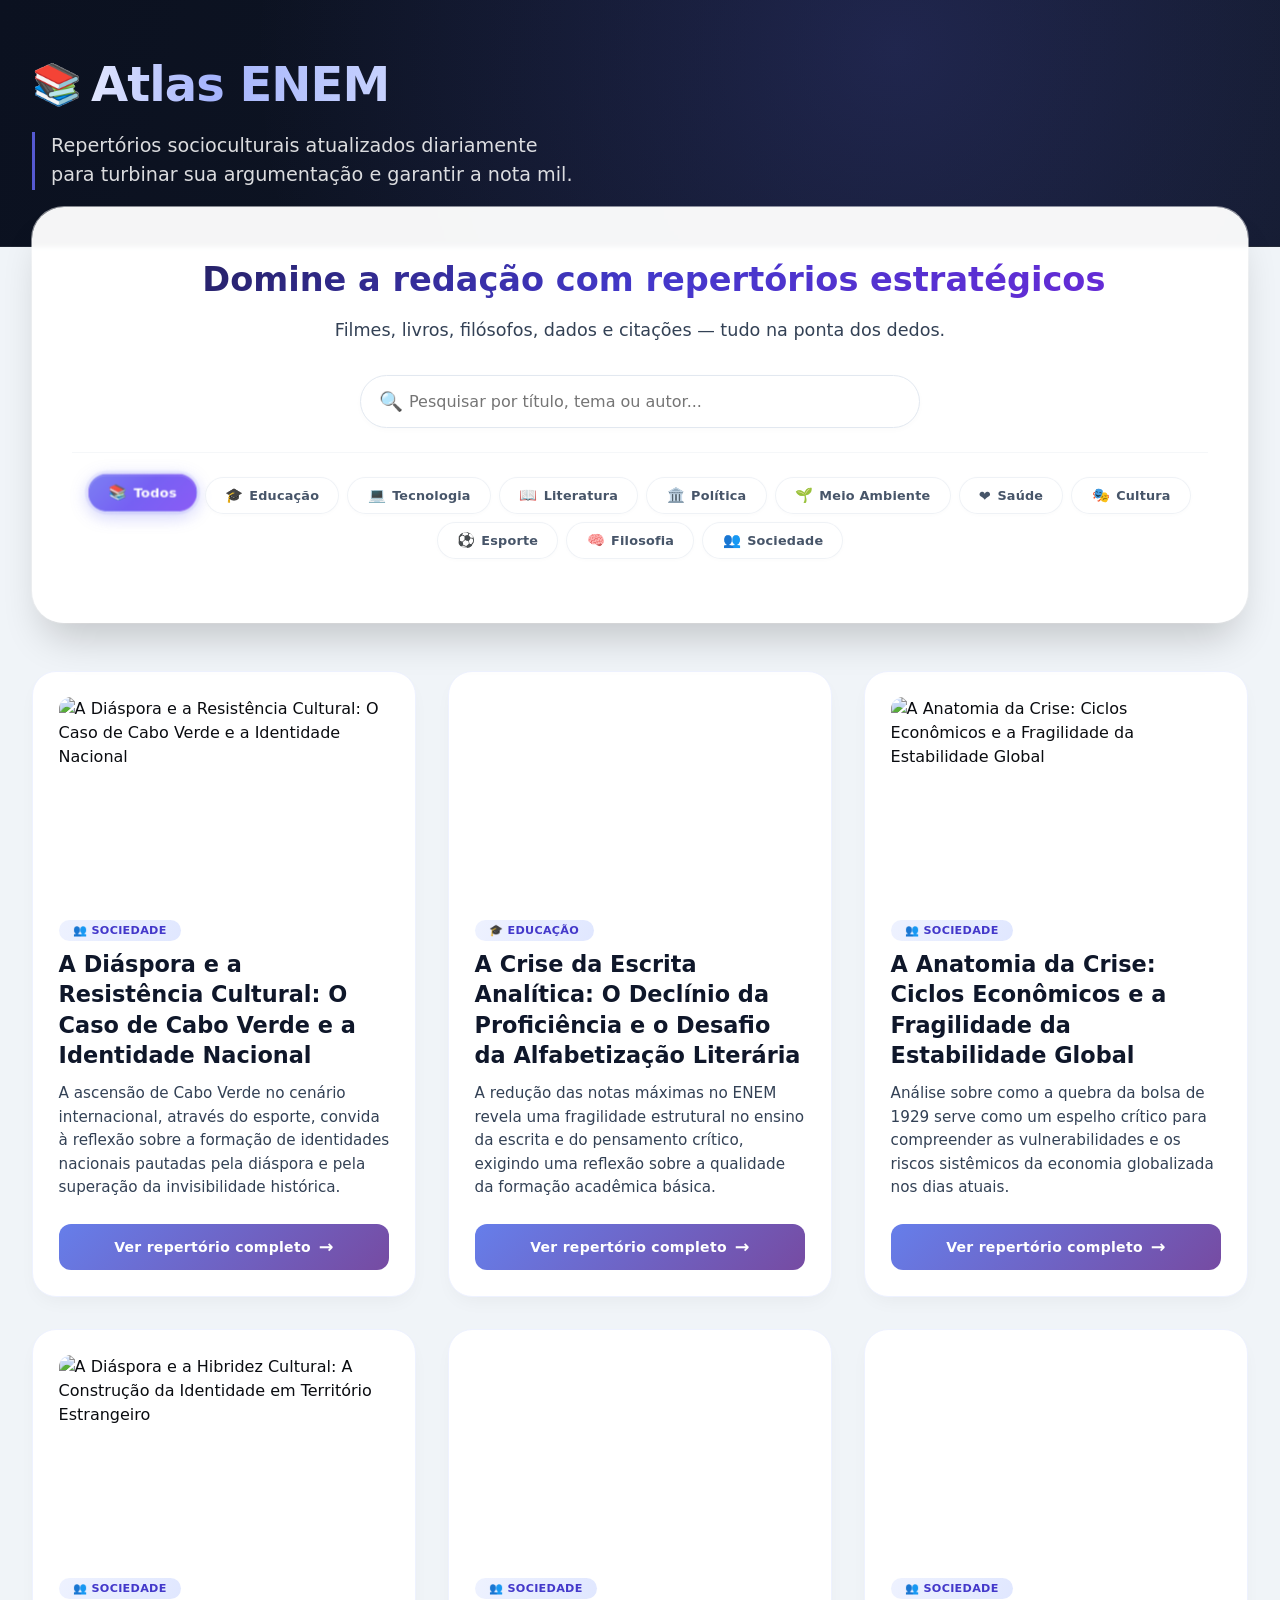
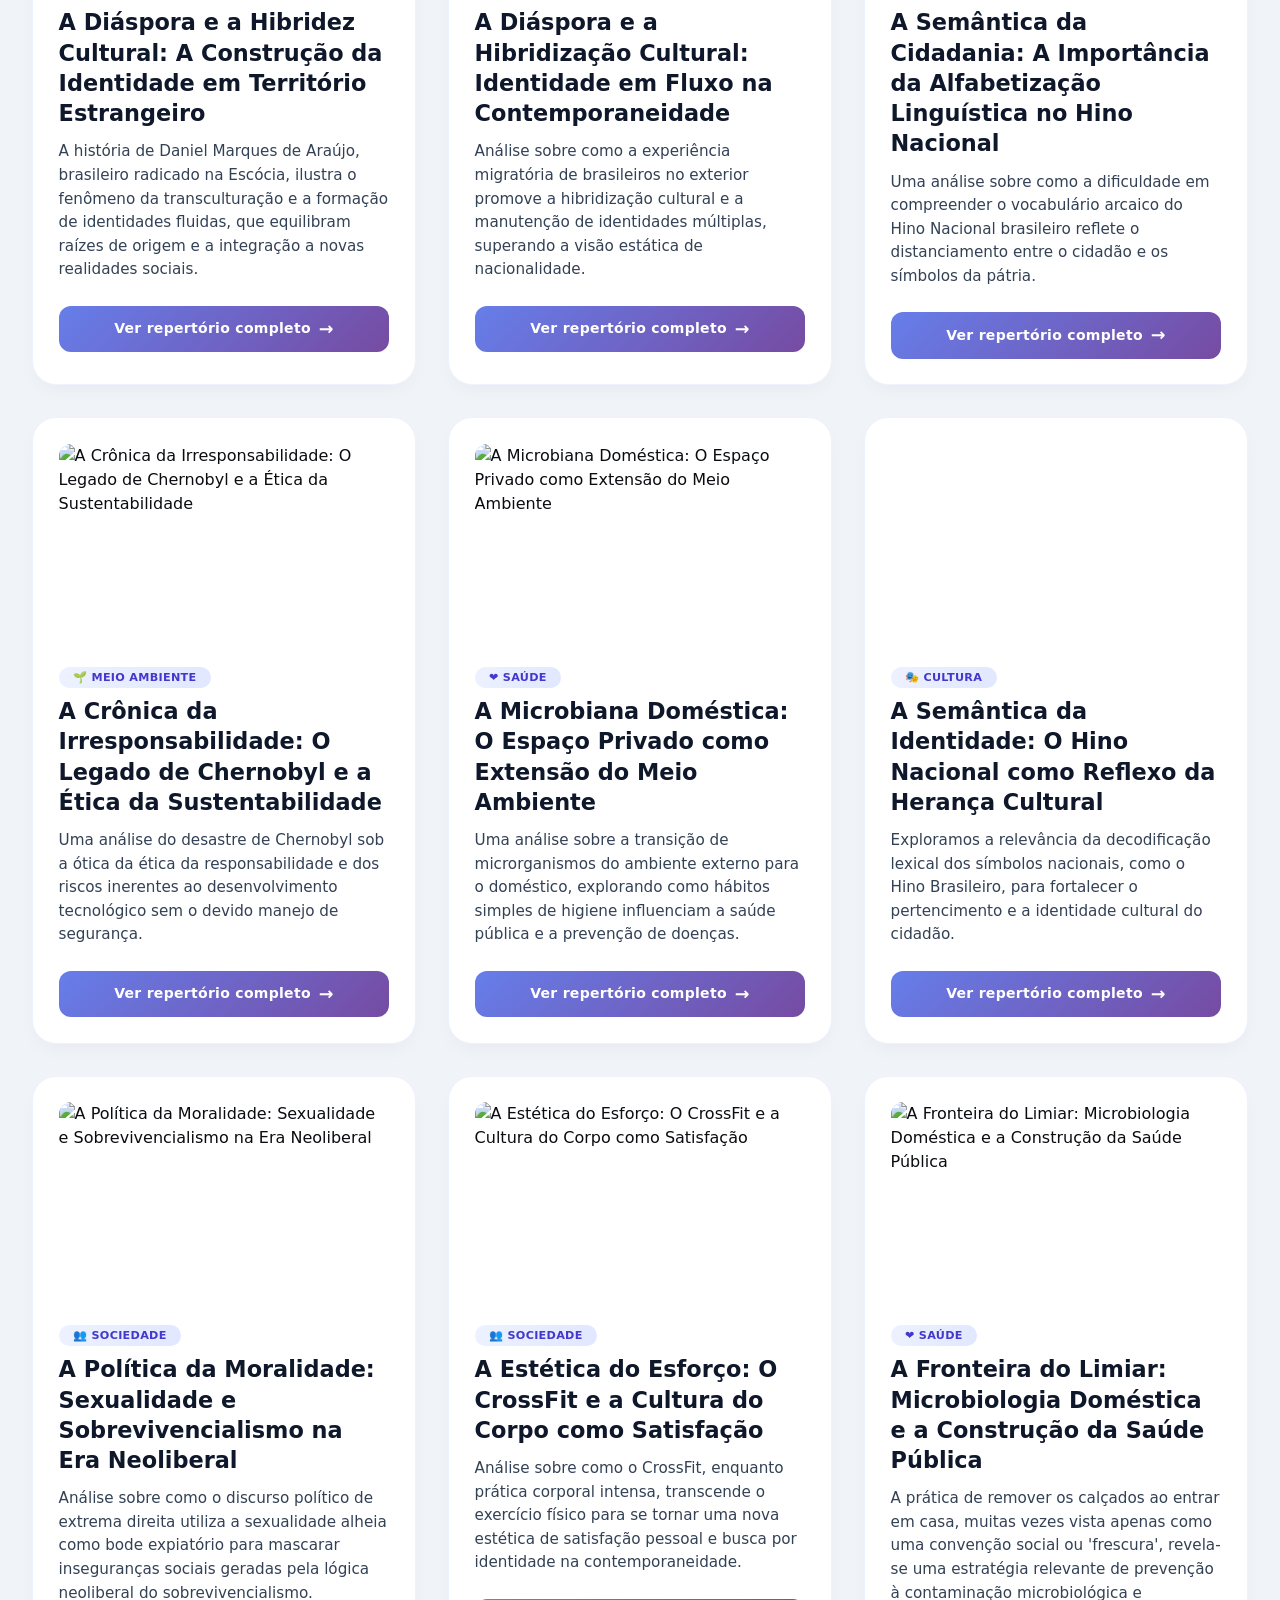
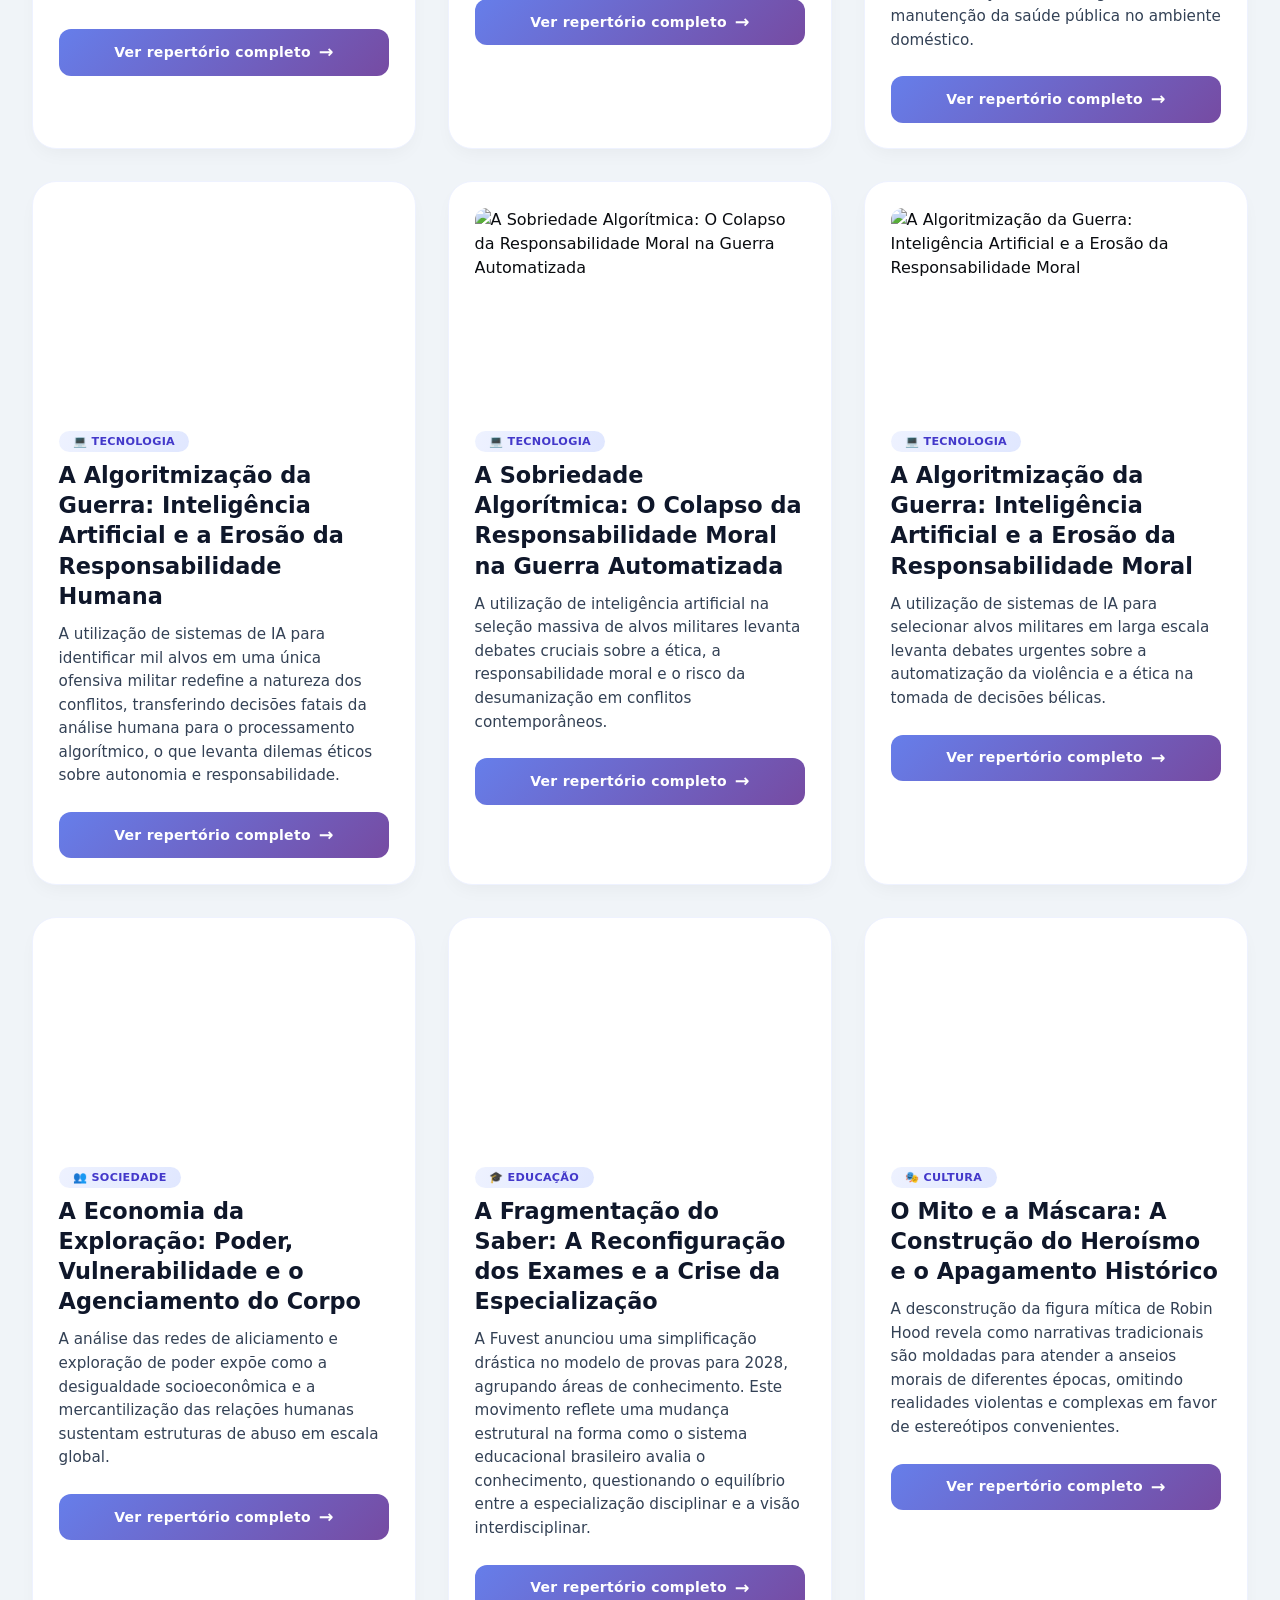
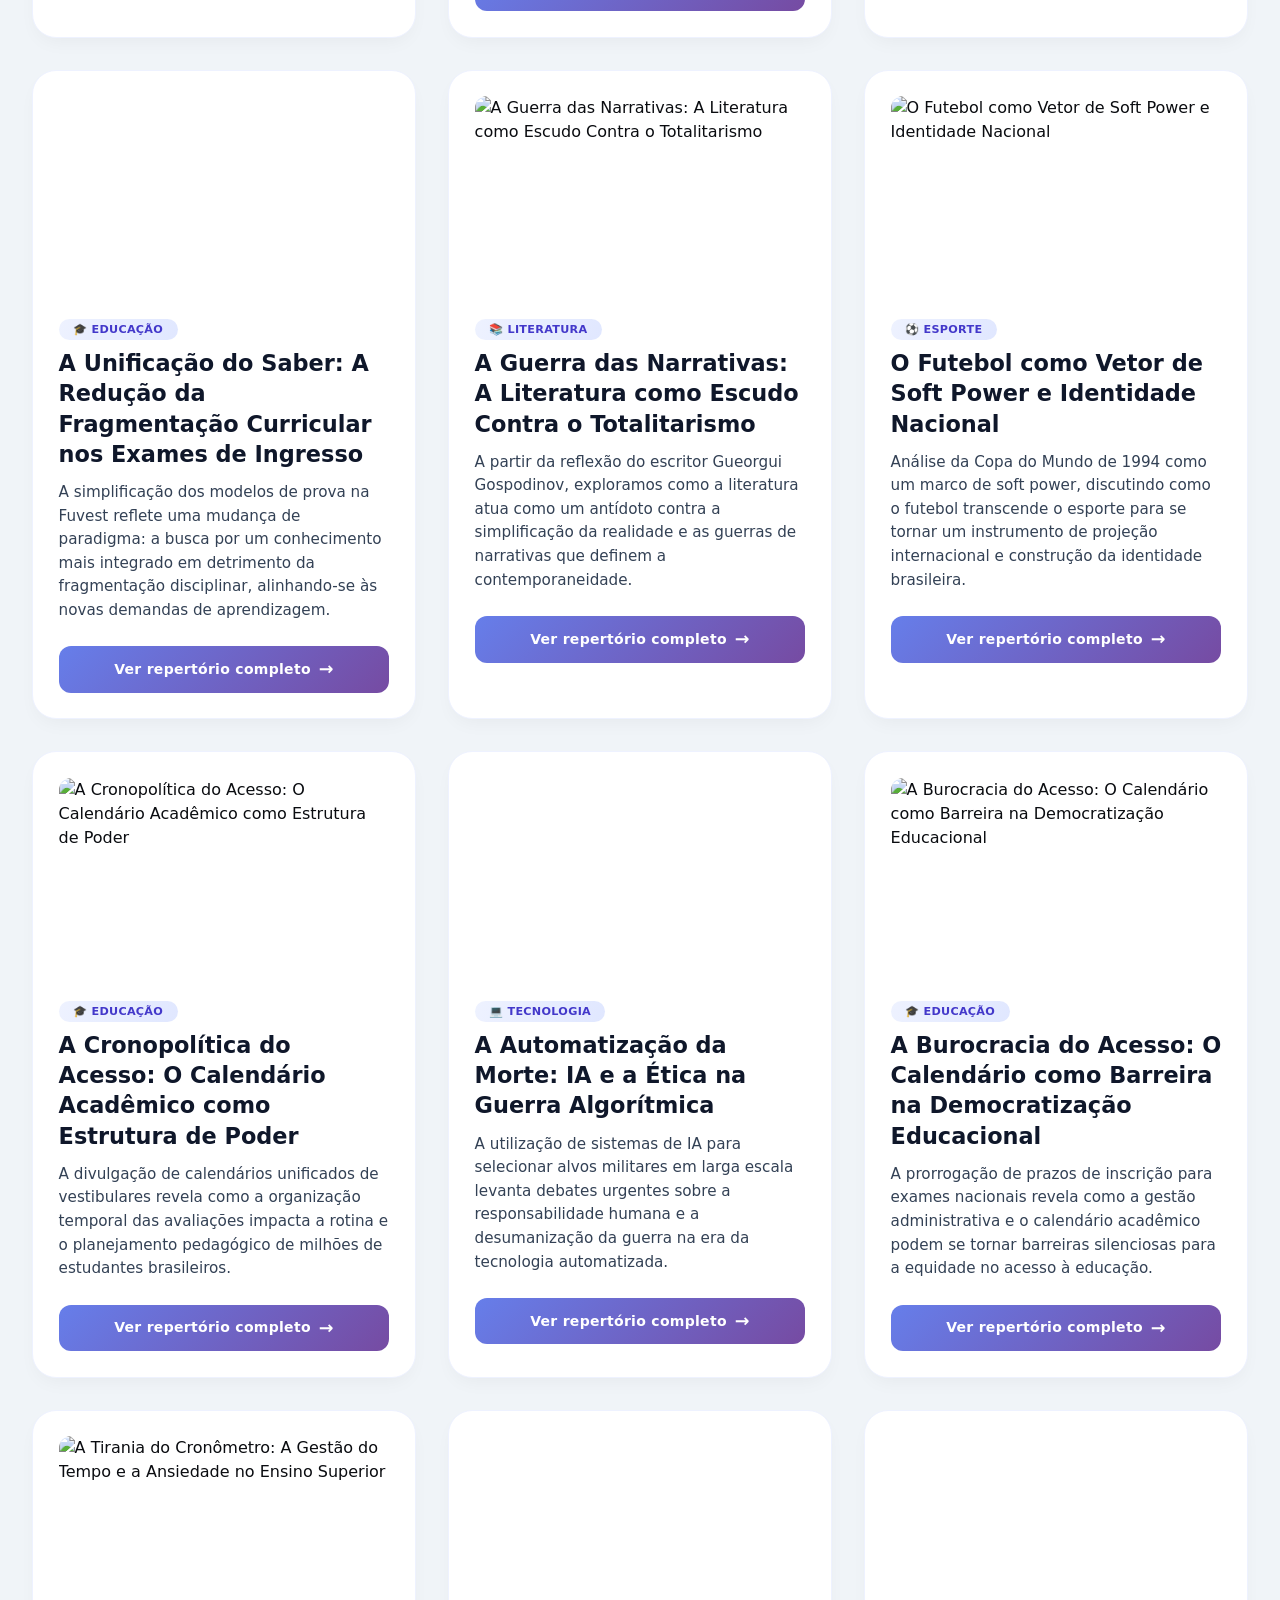
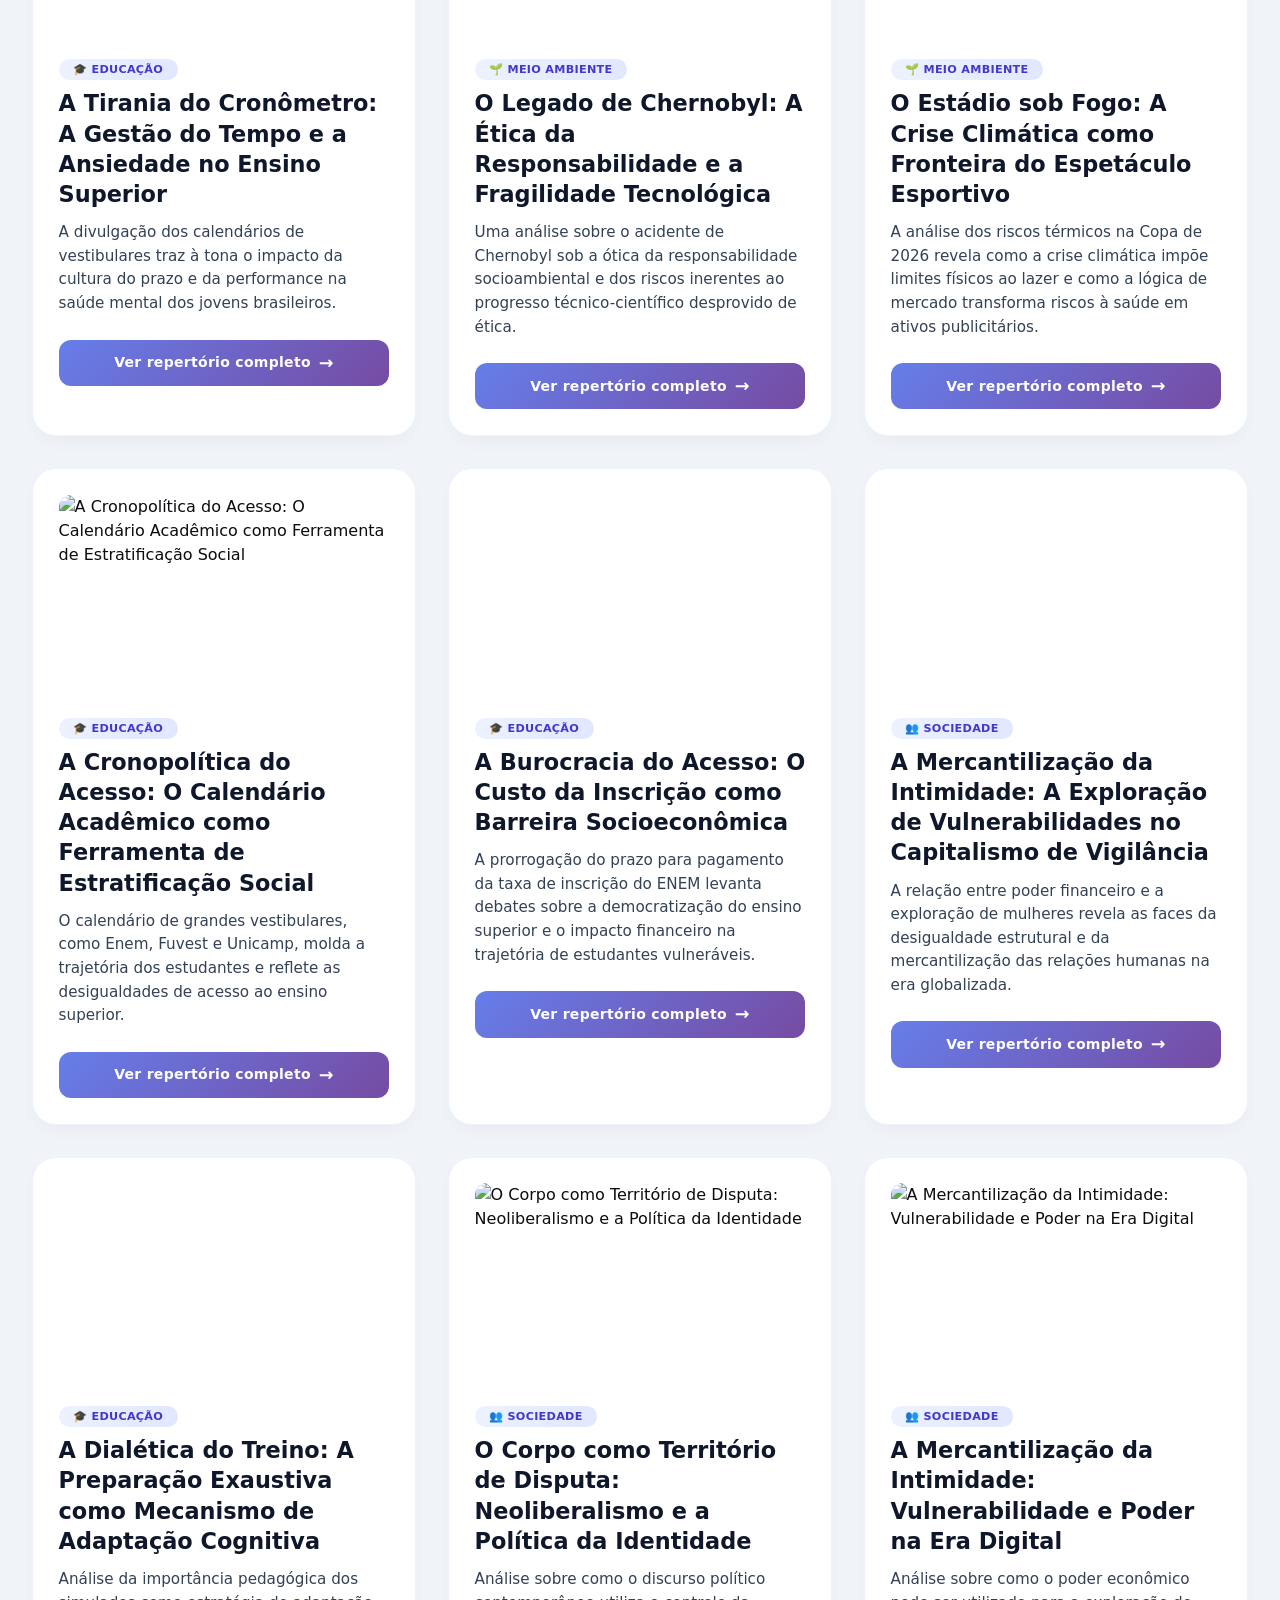
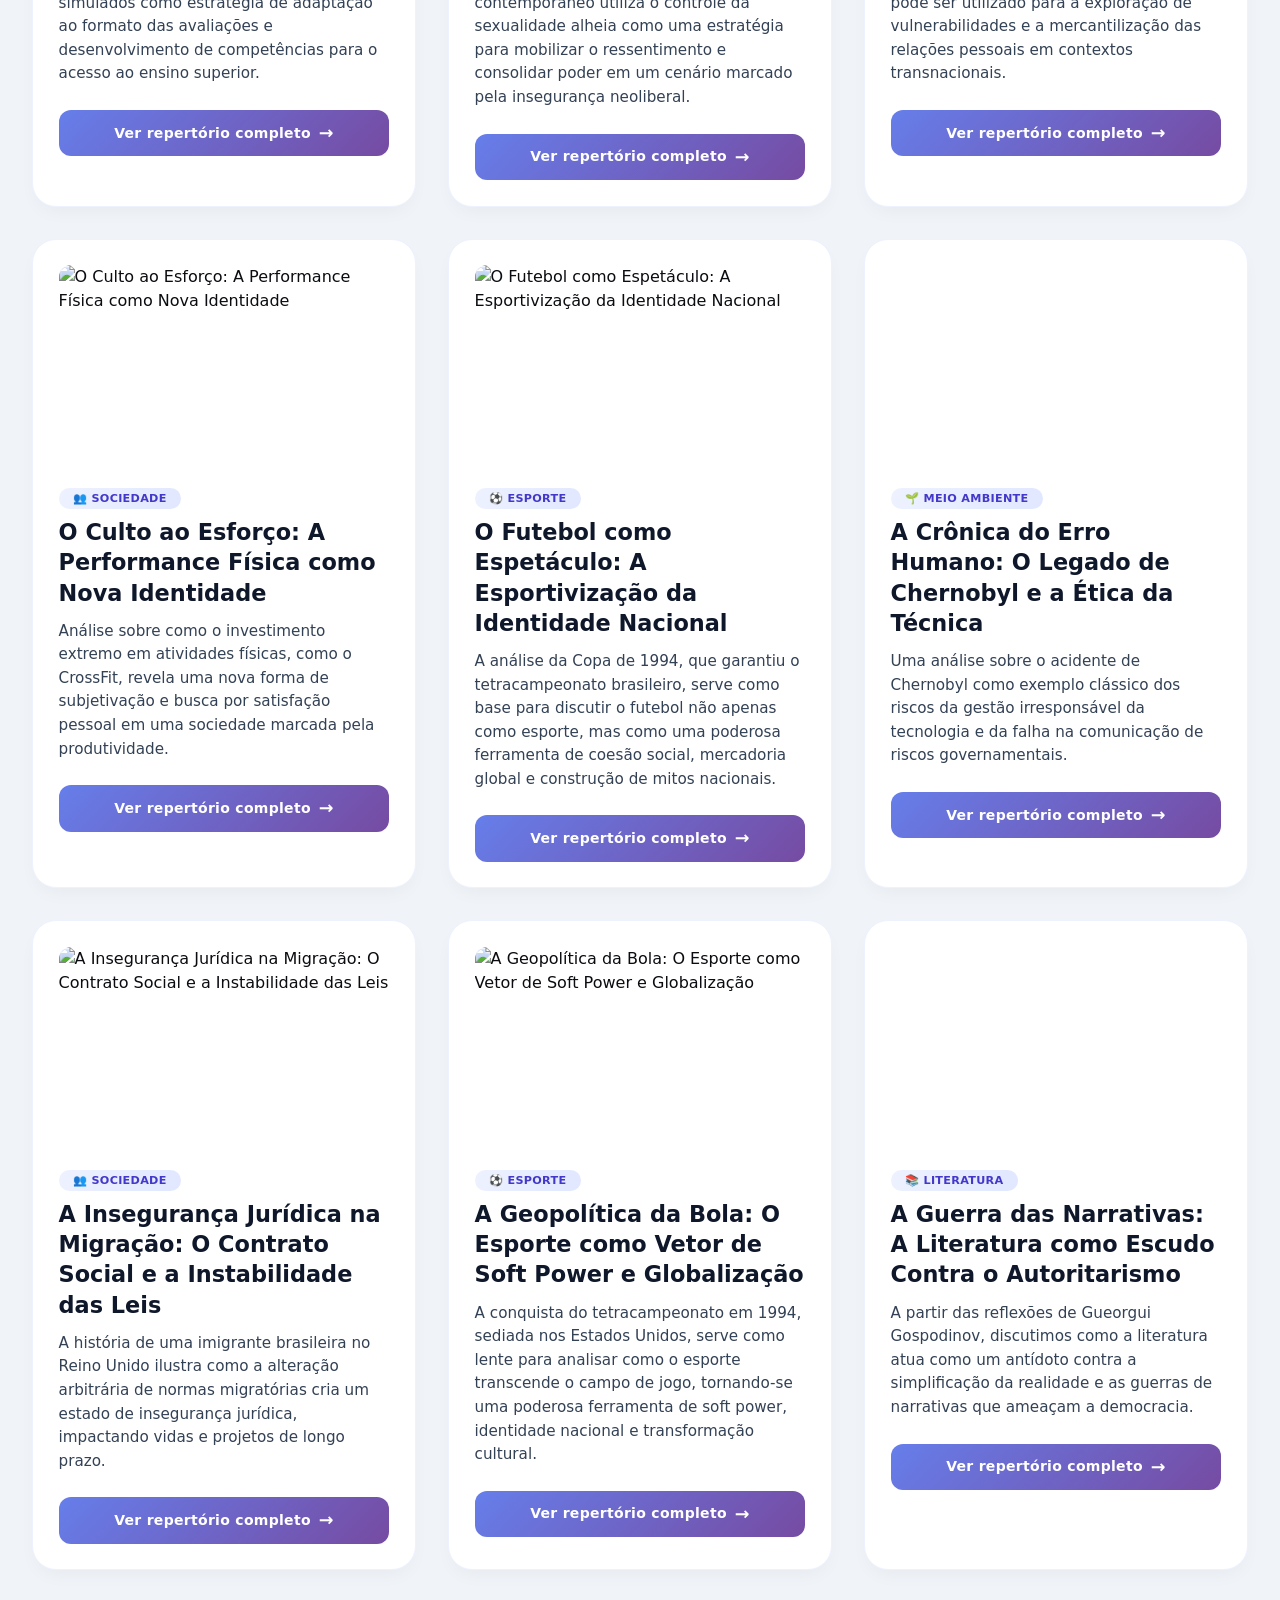
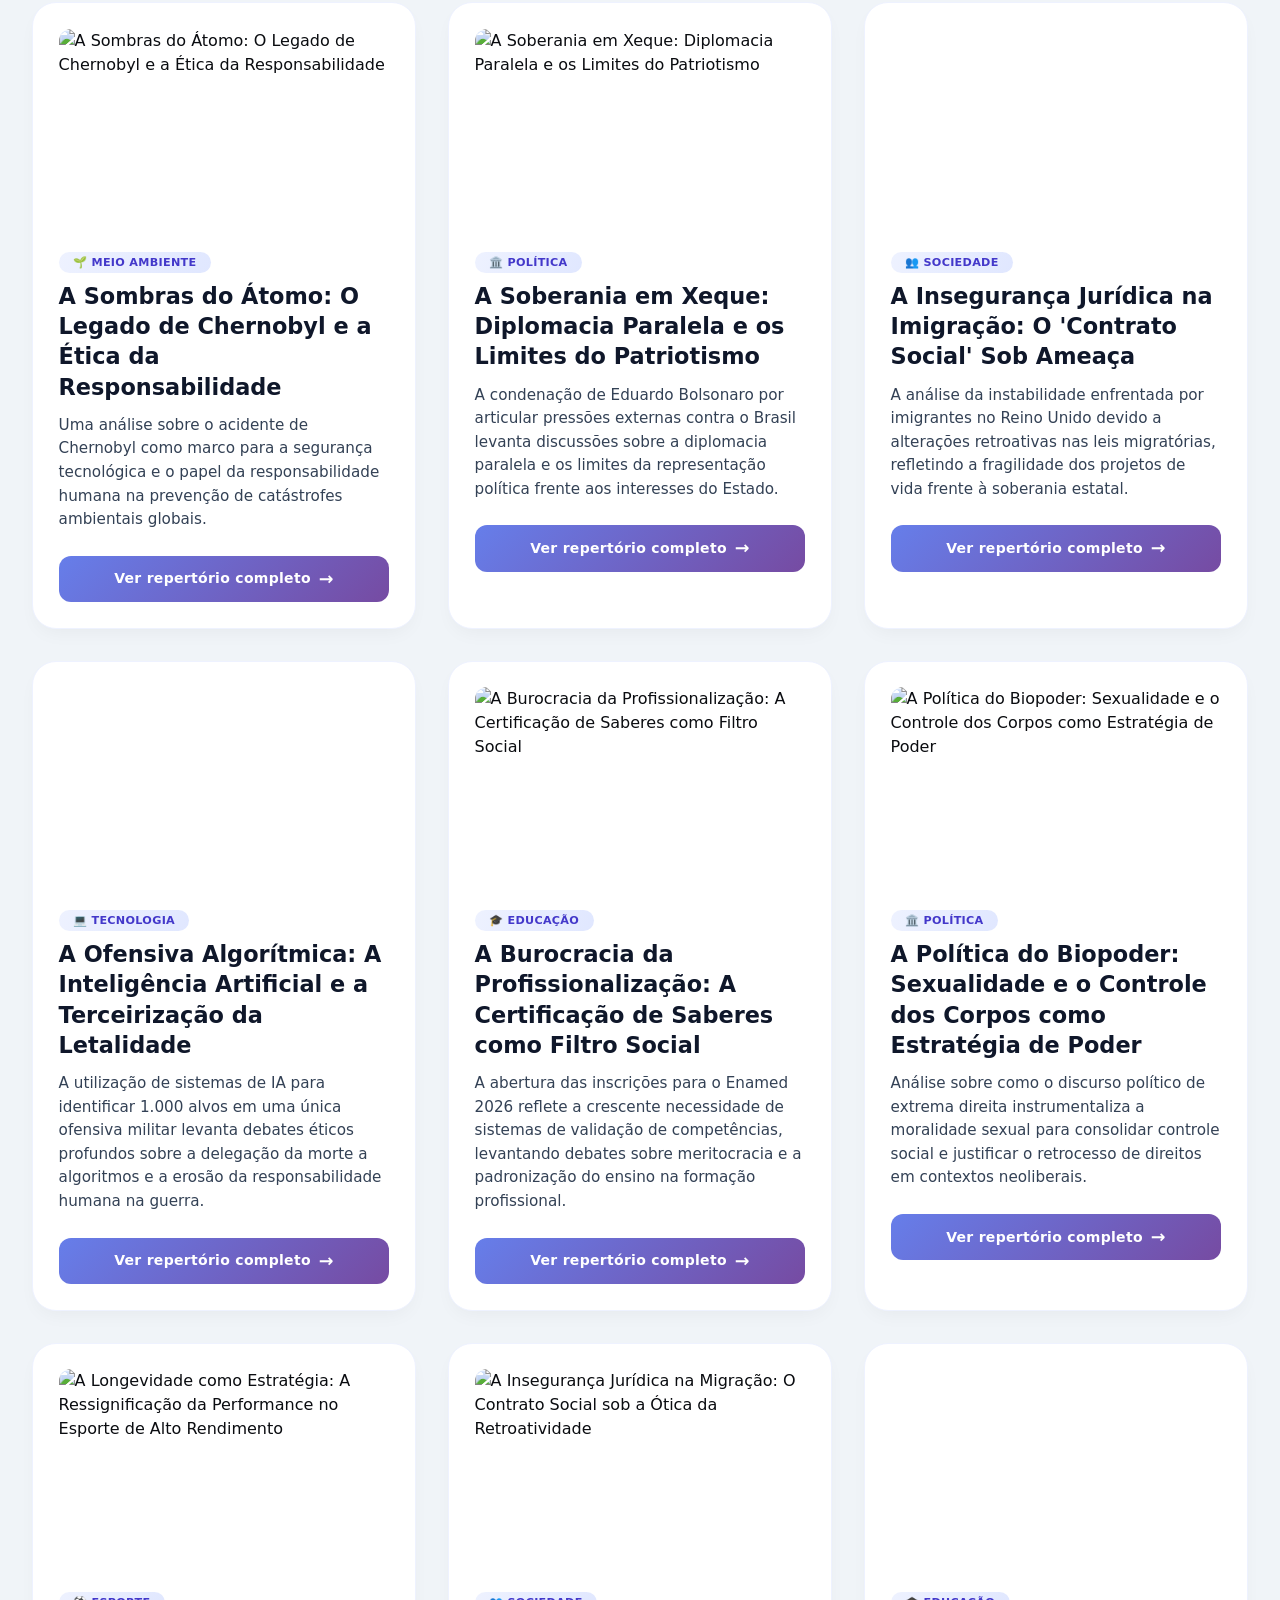
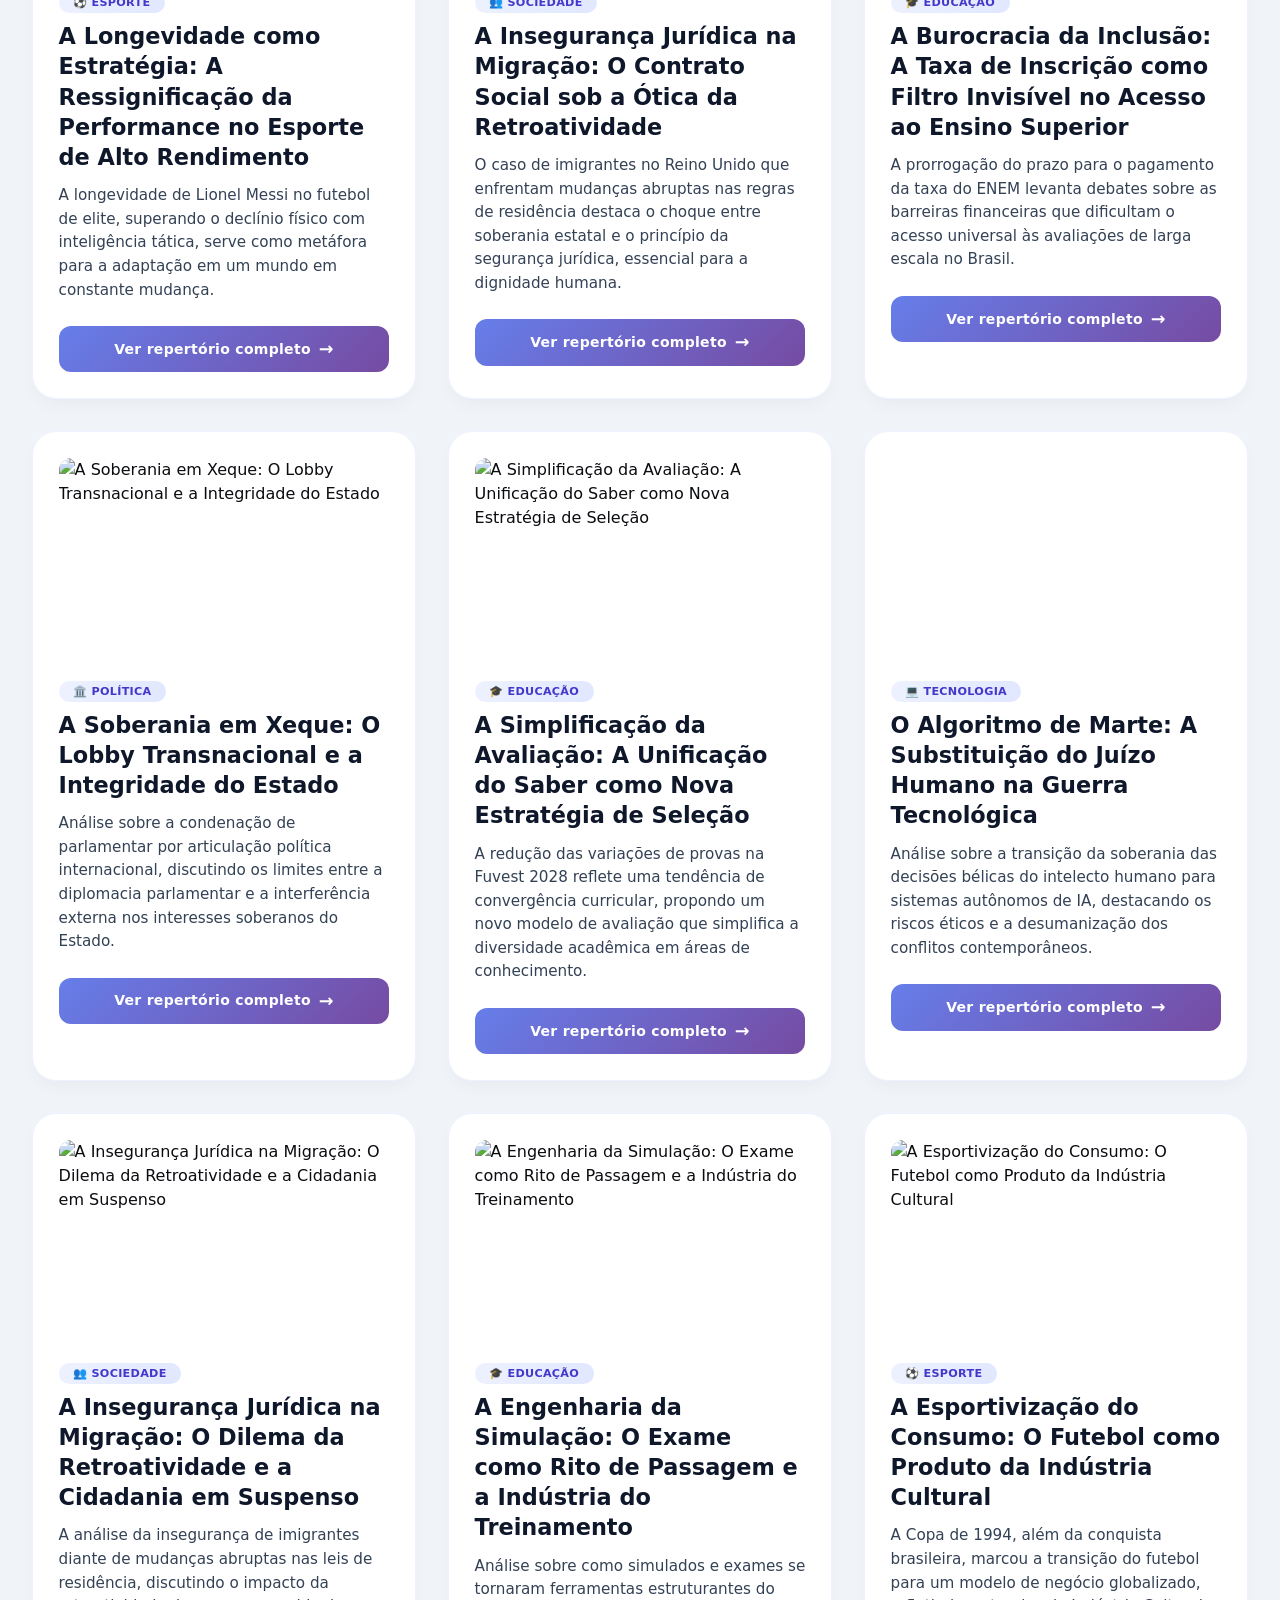
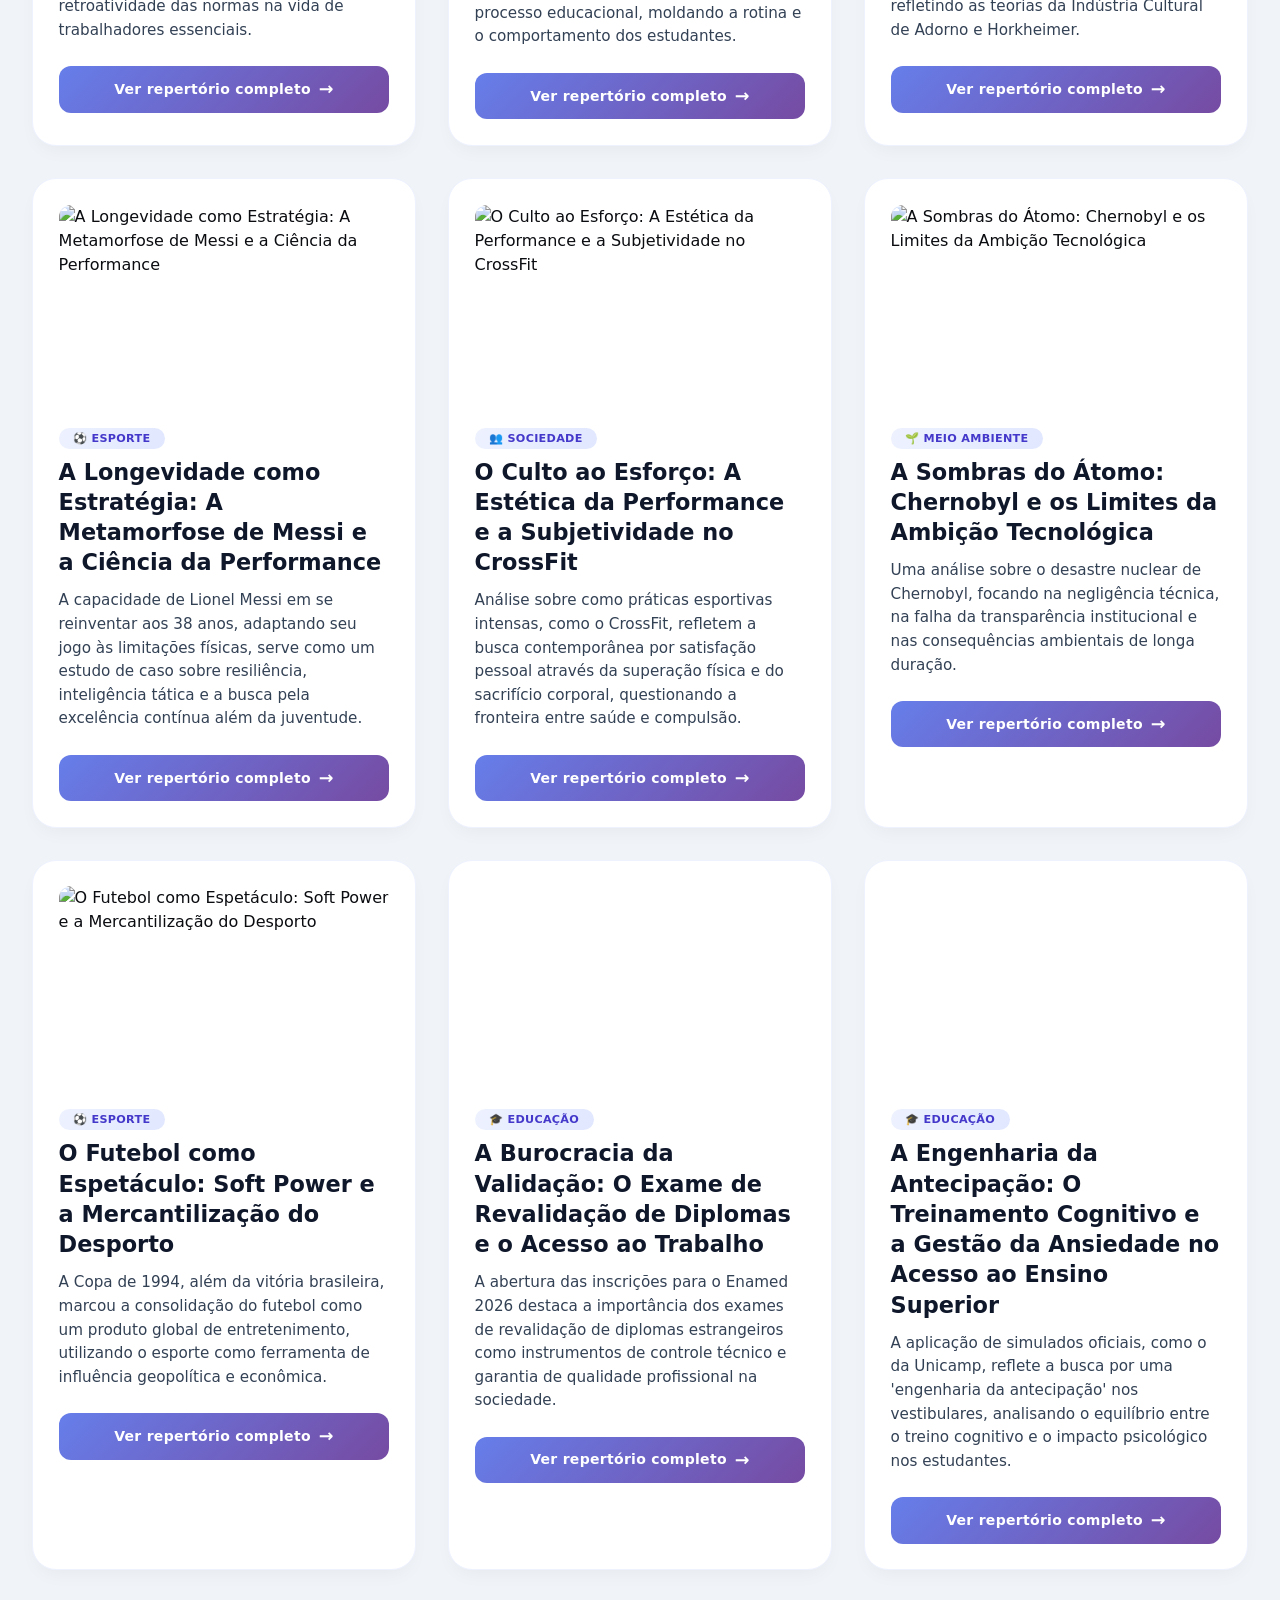
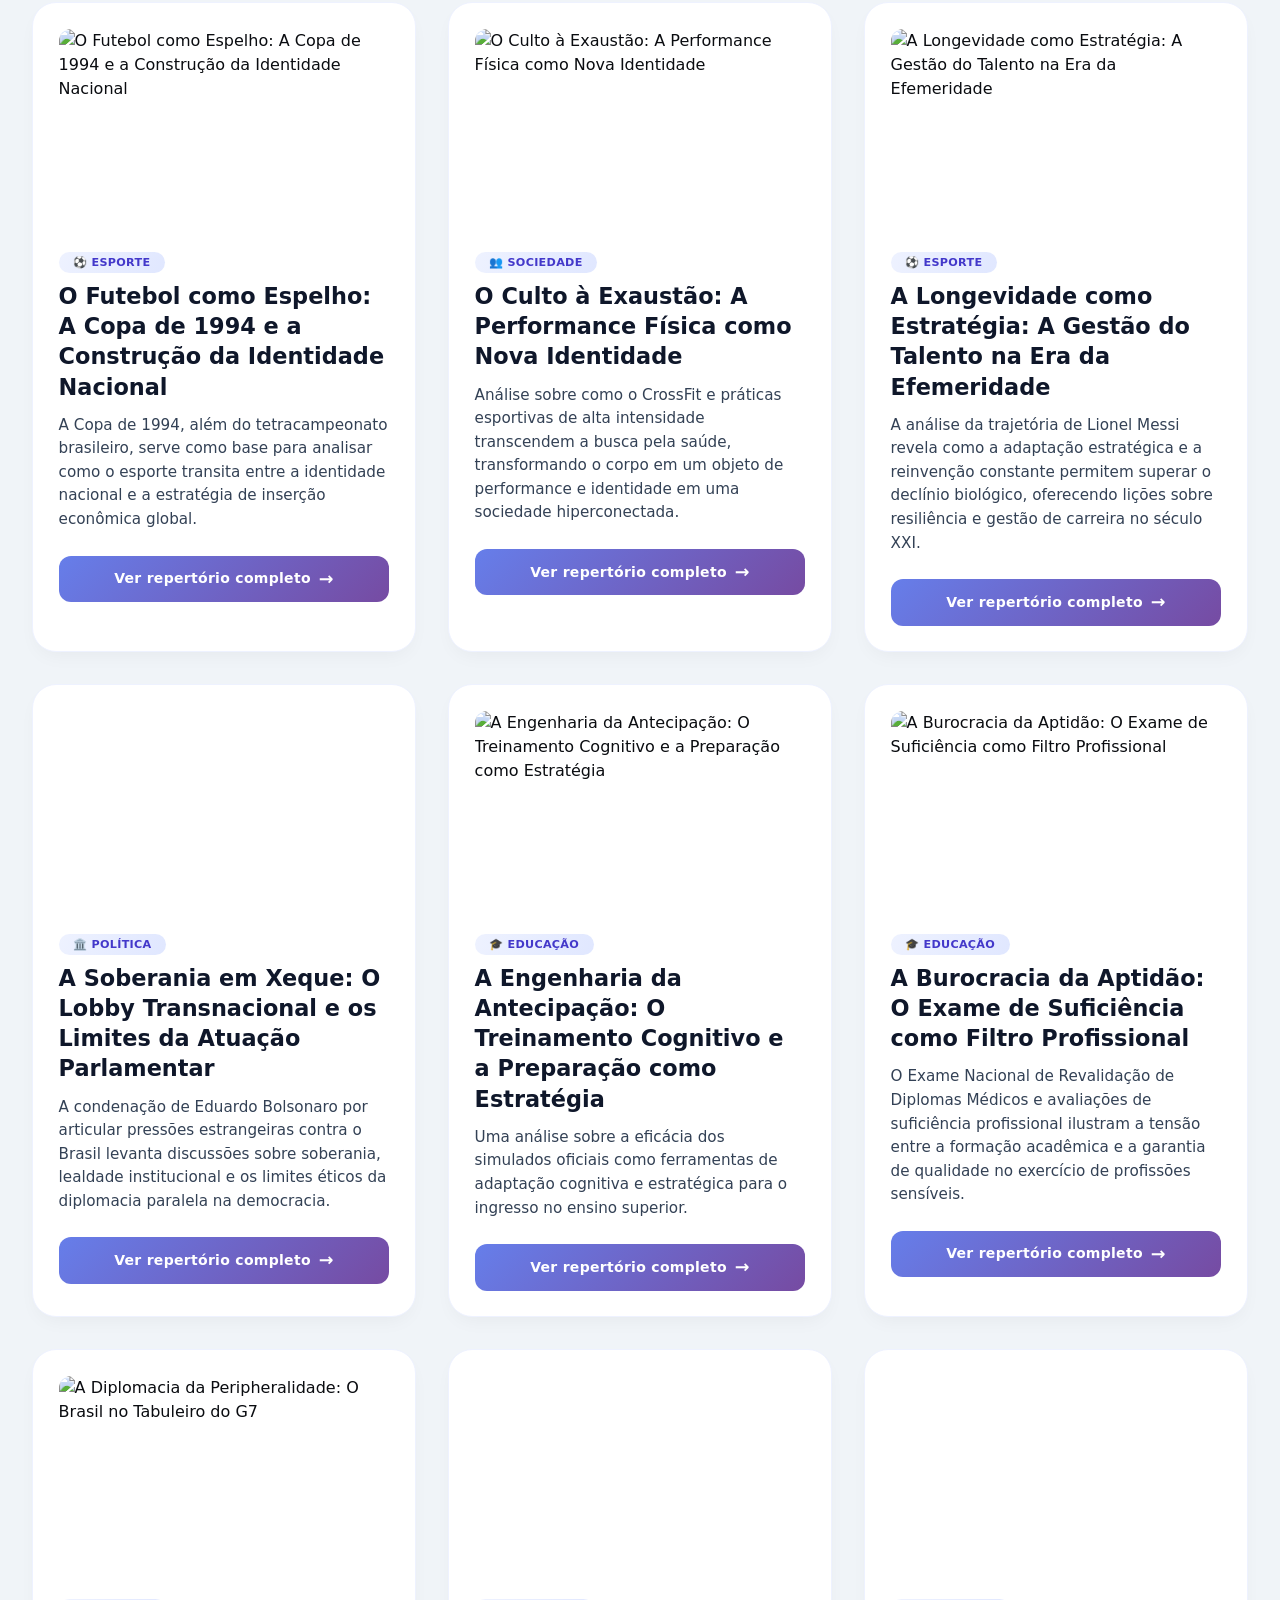
==== commit e19f6fc3: "Replace heading with SVG icon and updated text" ====
--- a/index.html
+++ b/index.html
@@ -29,7 +29,11 @@
 
 <main class="container">
     <section class="hero">
-        <h2>📖 Domine a redação com repertórios estratégicos</h2>
+        <h2> <svg xmlns="http://www.w3.org/2000/svg" width="16" height="16" fill="#ffff" class="bi bi-journal-bookmark-fill" viewBox="0 0 16 16">
+  <path fill-rule="evenodd" d="M6 1h6v7a.5.5 0 0 1-.757.429L9 7.083 6.757 8.43A.5.5 0 0 1 6 8z"/>
+  <path d="M3 0h10a2 2 0 0 1 2 2v12a2 2 0 0 1-2 2H3a2 2 0 0 1-2-2v-1h1v1a1 1 0 0 0 1 1h10a1 1 0 0 0 1-1V2a1 1 0 0 0-1-1H3a1 1 0 0 0-1 1v1H1V2a2 2 0 0 1 2-2"/>
+  <path d="M1 5v-.5a.5.5 0 0 1 1 0V5h.5a.5.5 0 0 1 0 1h-2a.5.5 0 0 1 0-1zm0 3v-.5a.5.5 0 0 1 1 0V8h.5a.5.5 0 0 1 0 1h-2a.5.5 0 0 1 0-1zm0 3v-.5a.5.5 0 0 1 1 0v.5h.5a.5.5 0 0 1 0 1h-2a.5.5 0 0 1 0-1z"/>
+</svg> Domine a redação com repertórios estratégicos</h2>
         <p>Filmes, livros, filósofos, dados e citações — tudo na ponta dos dedos.</p>
         
         <div class="search-wrapper">
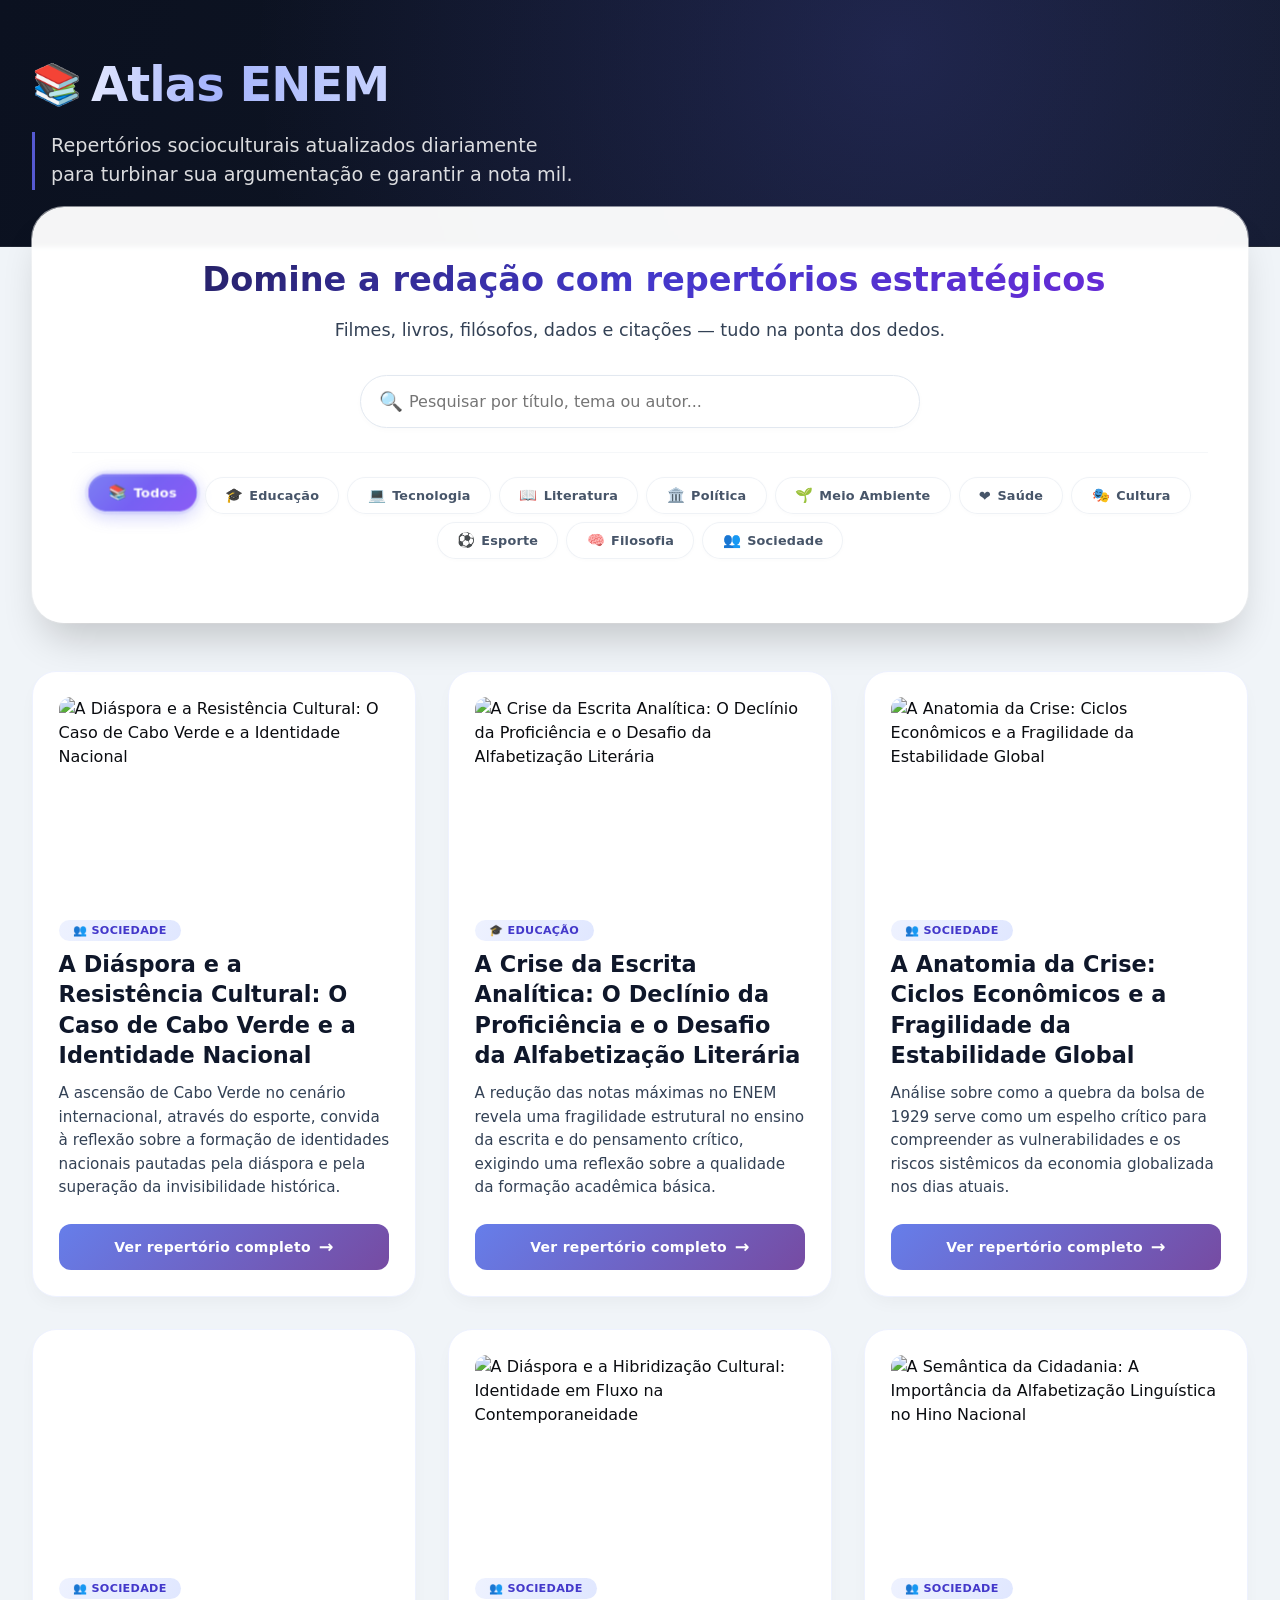
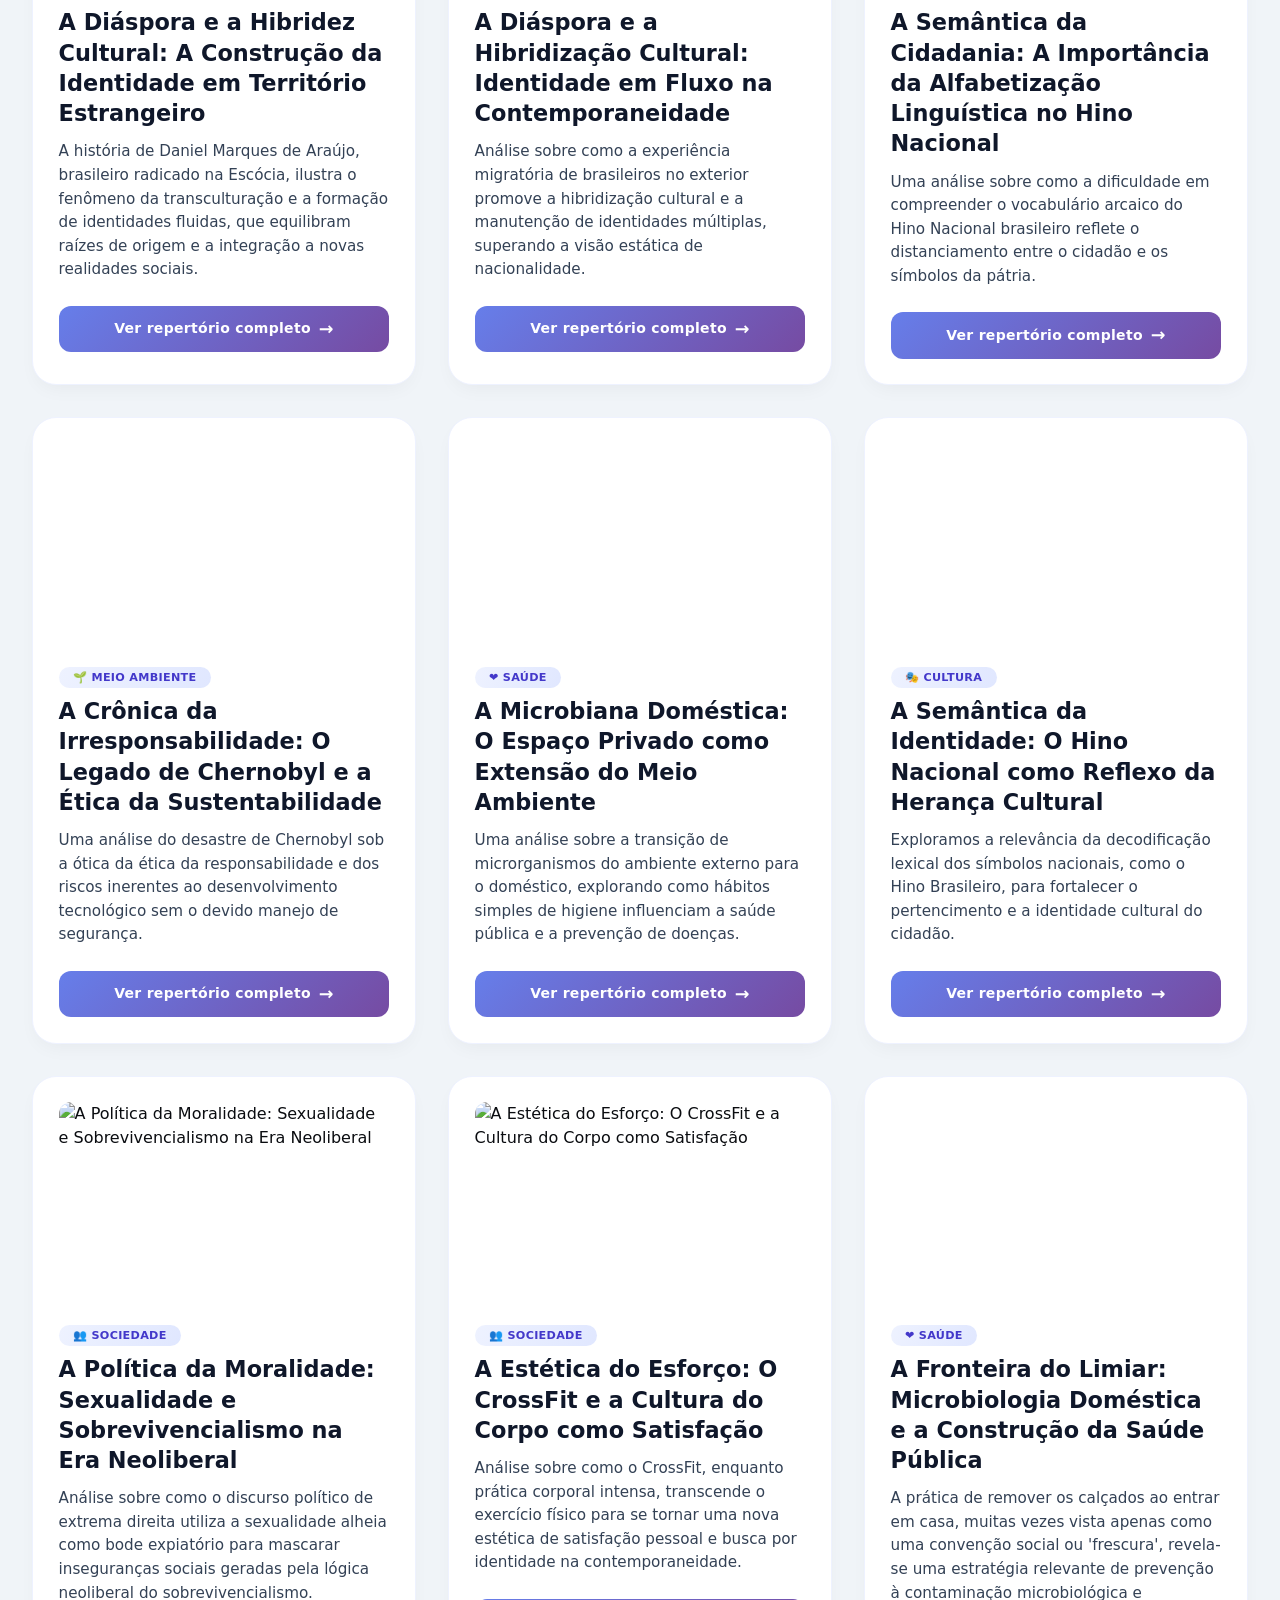
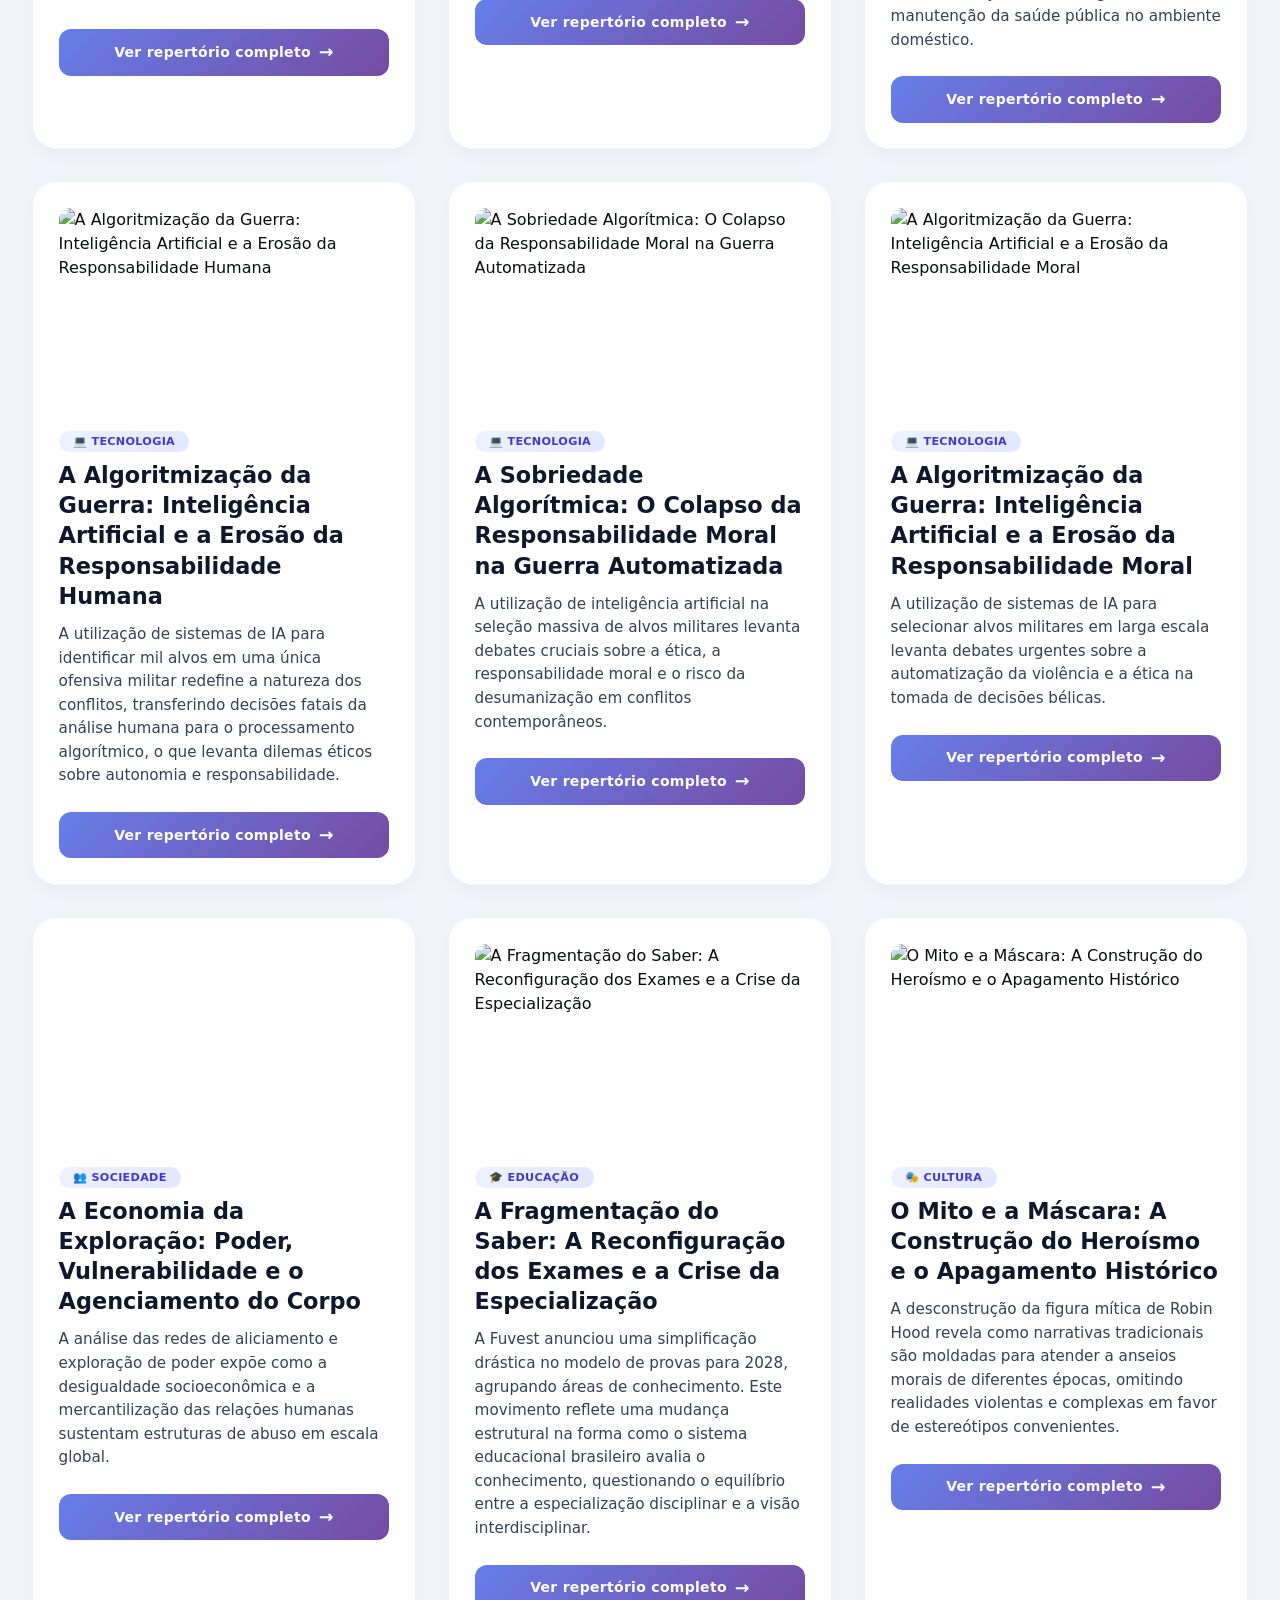
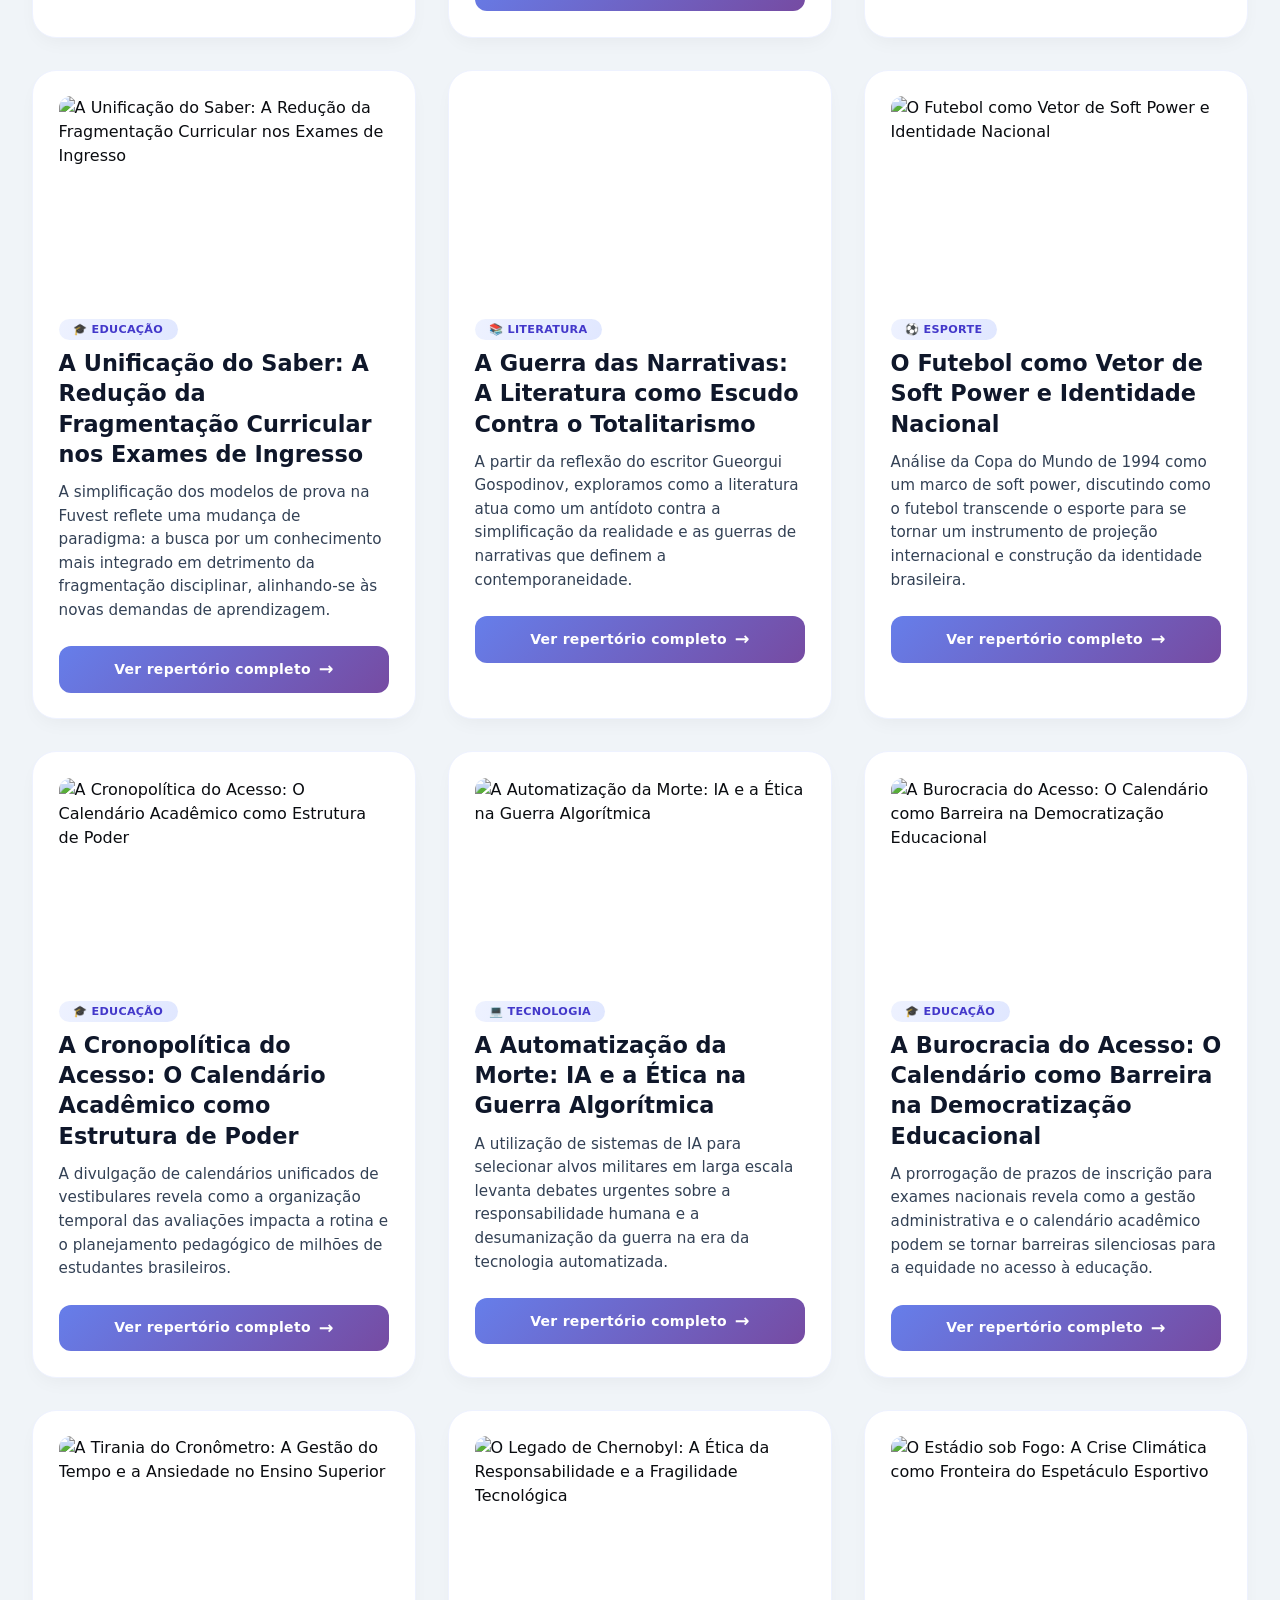
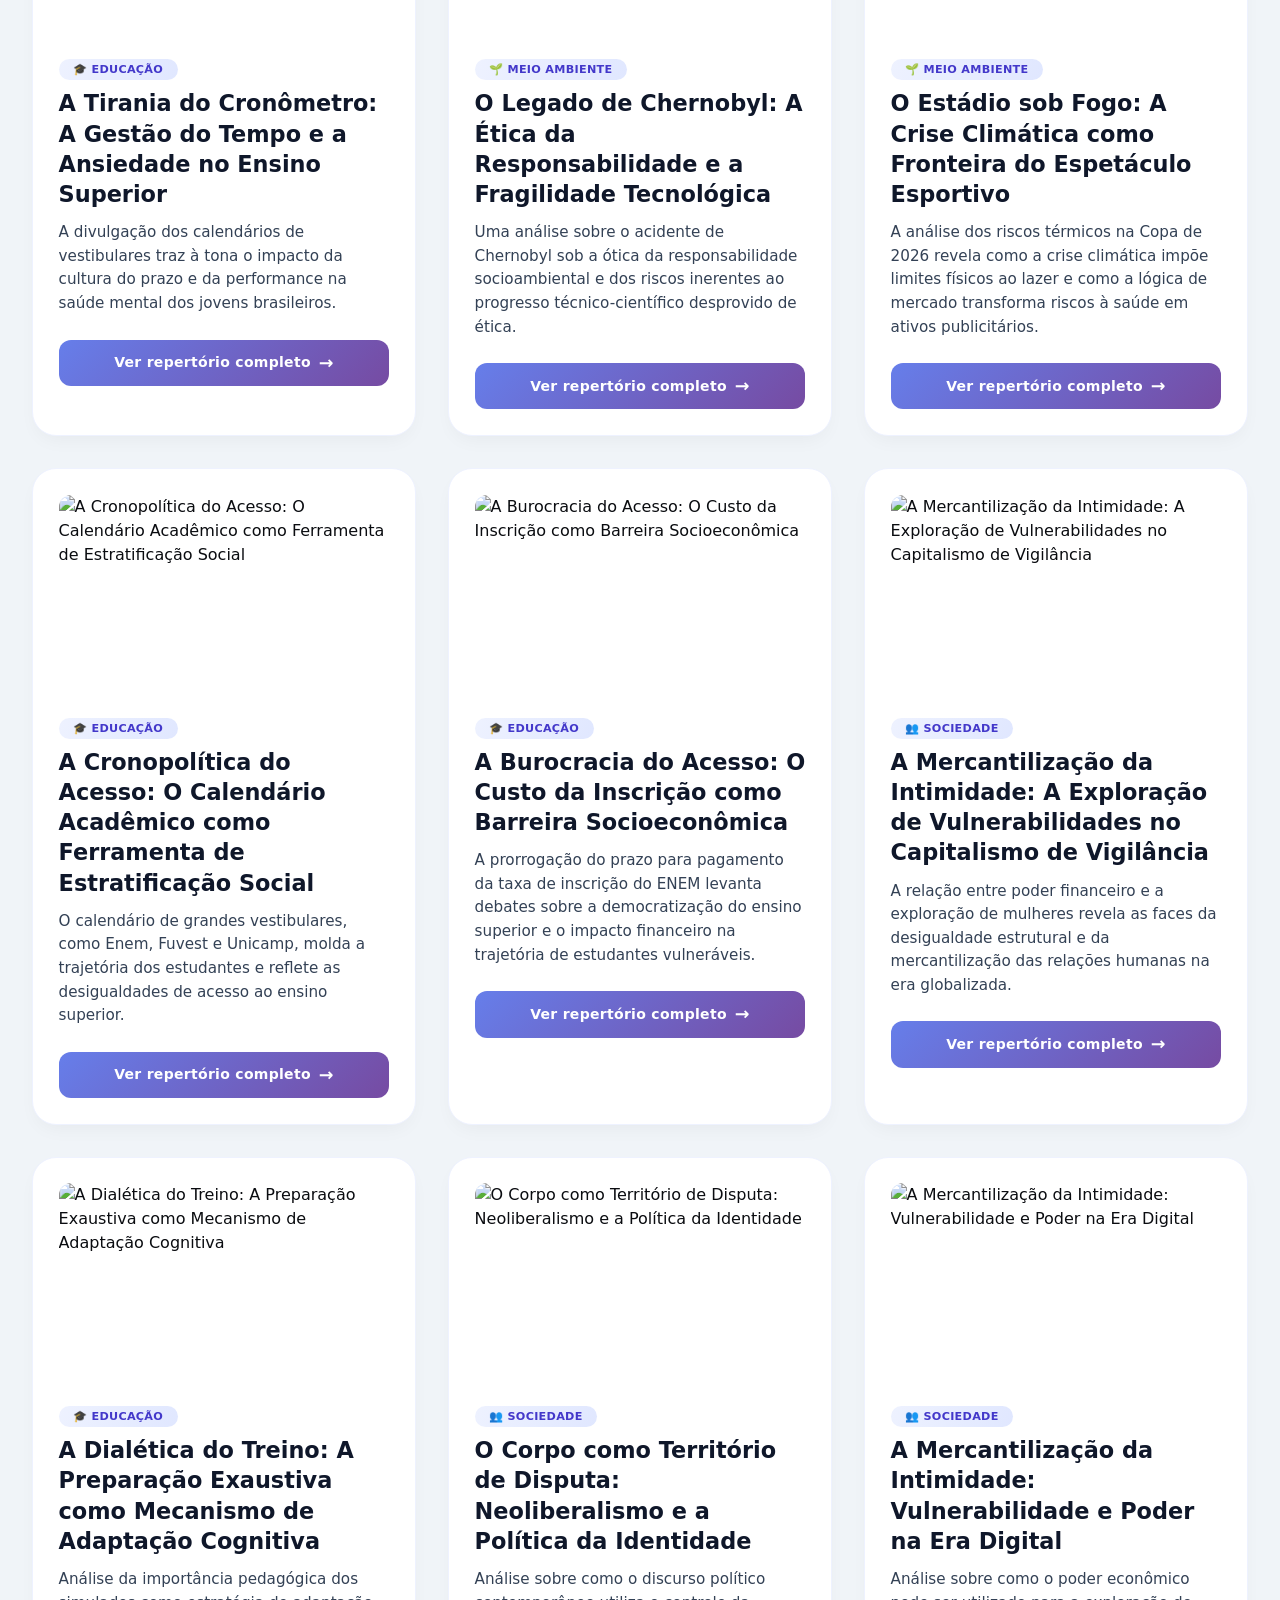
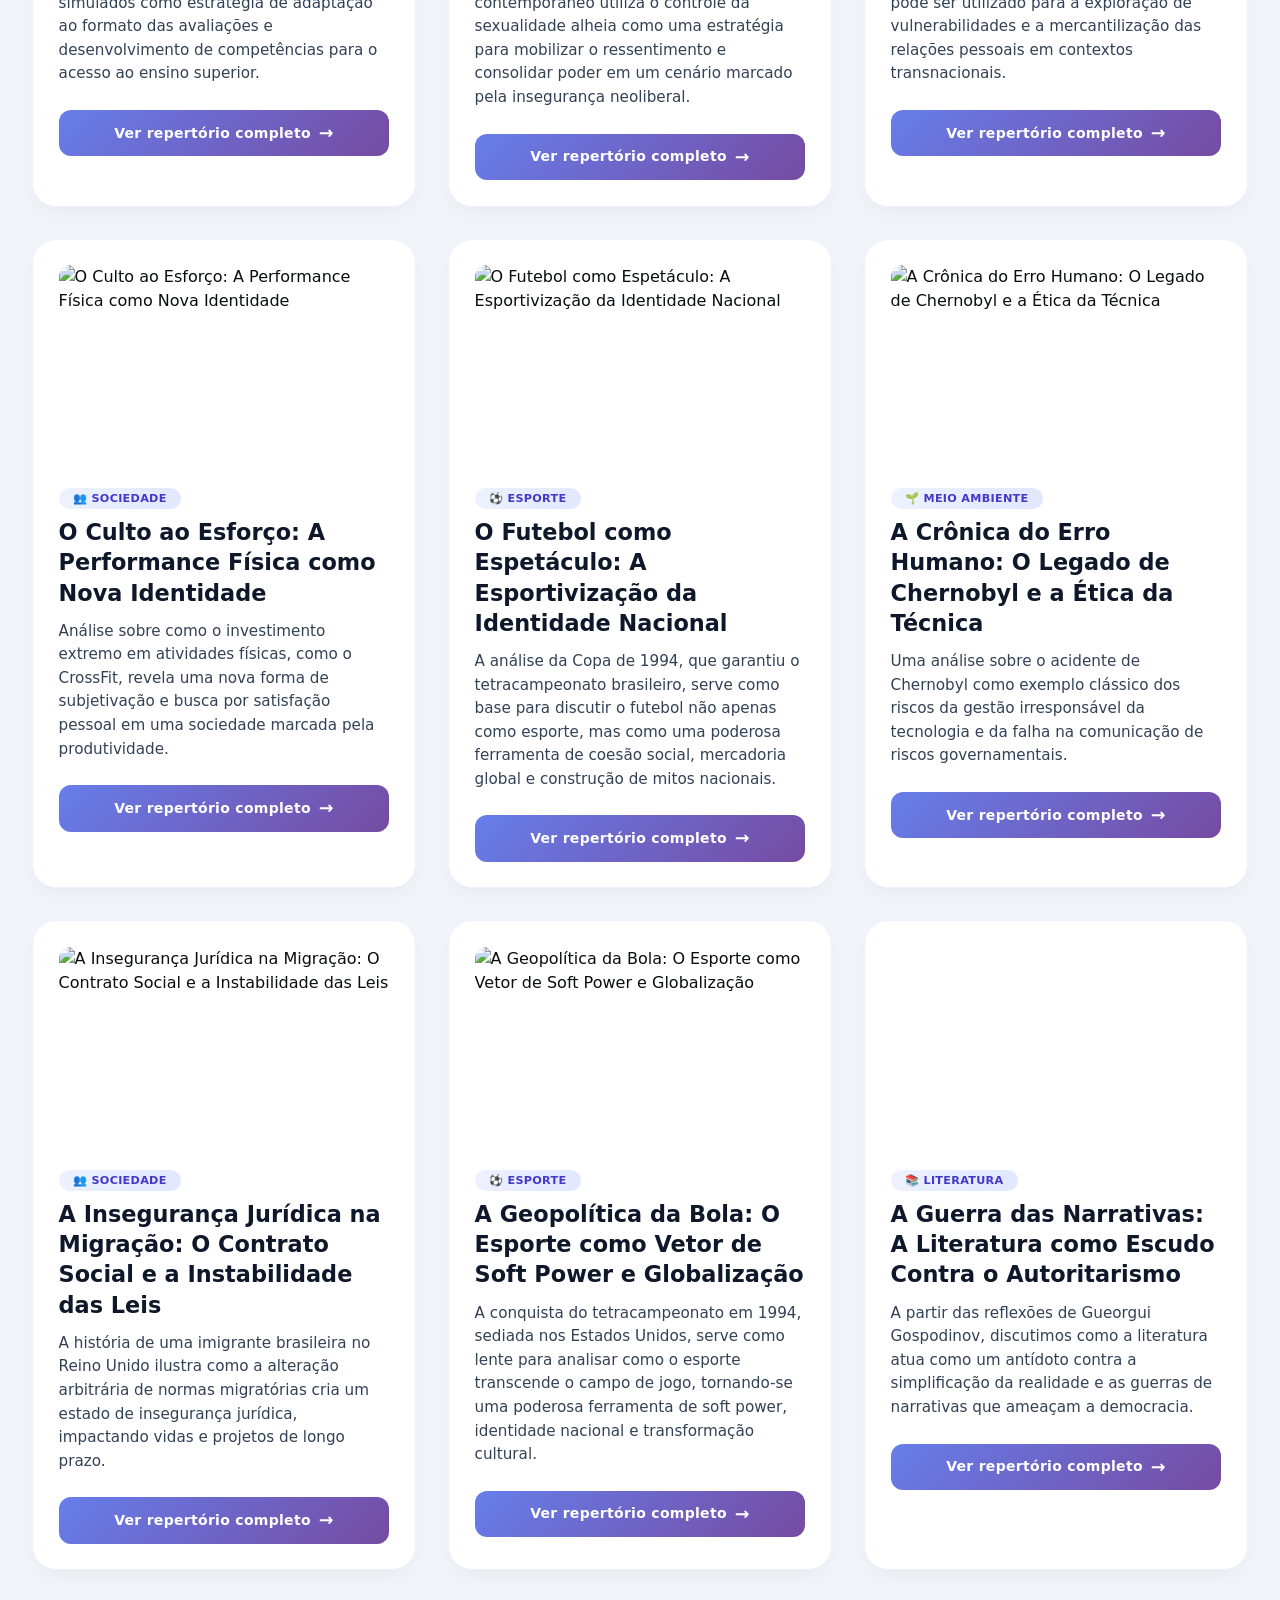
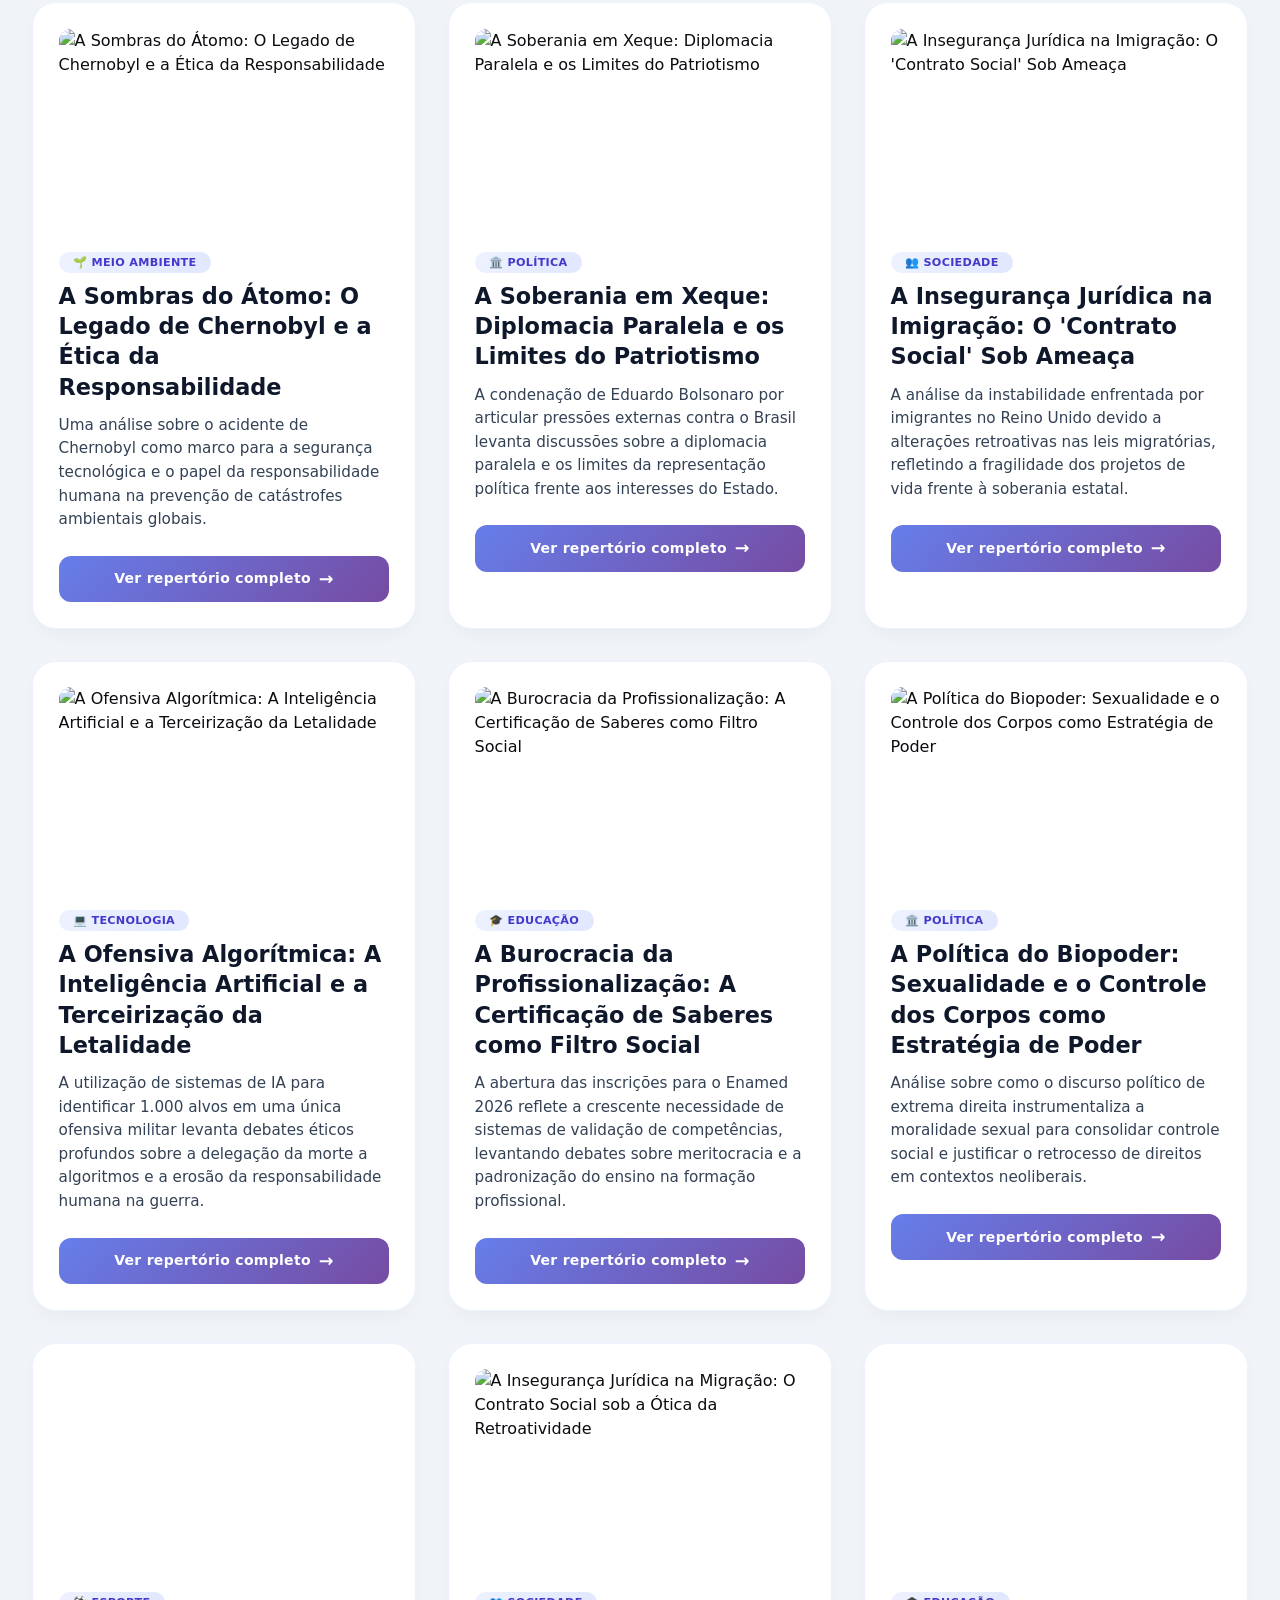
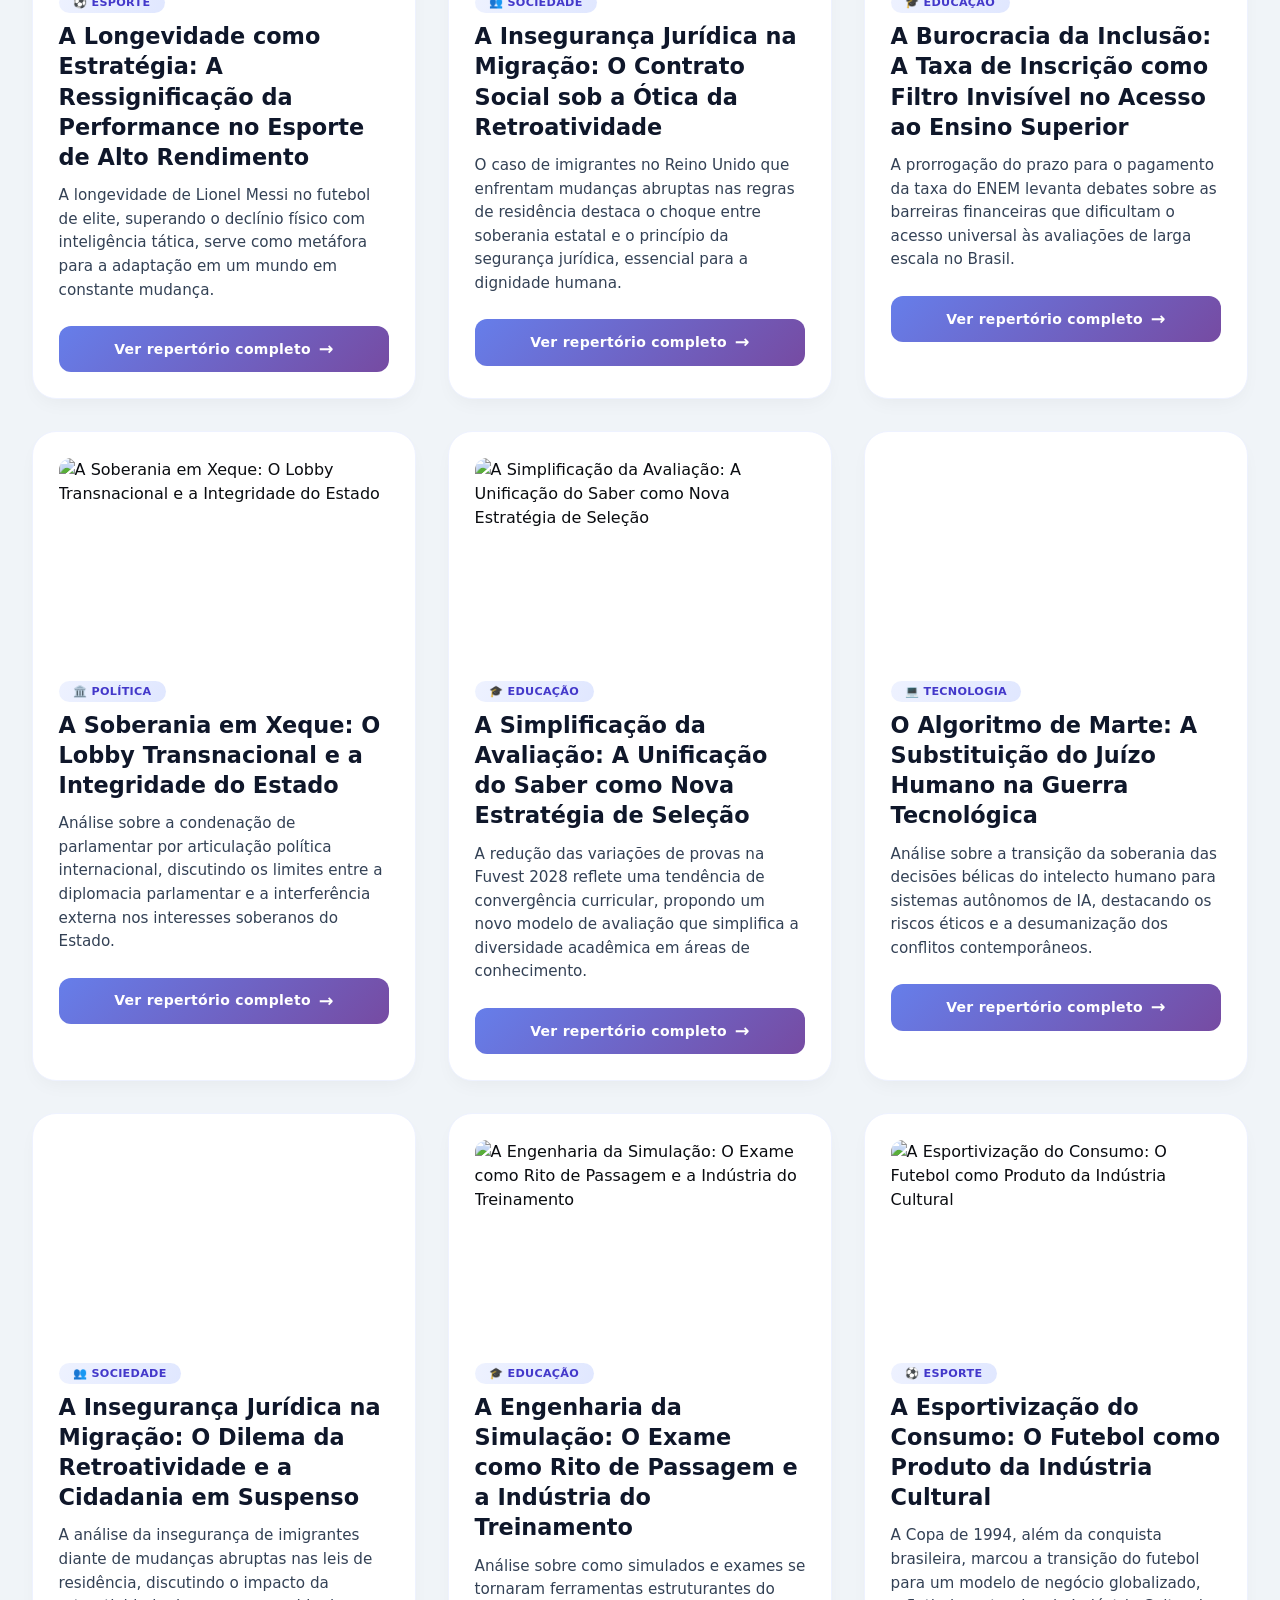
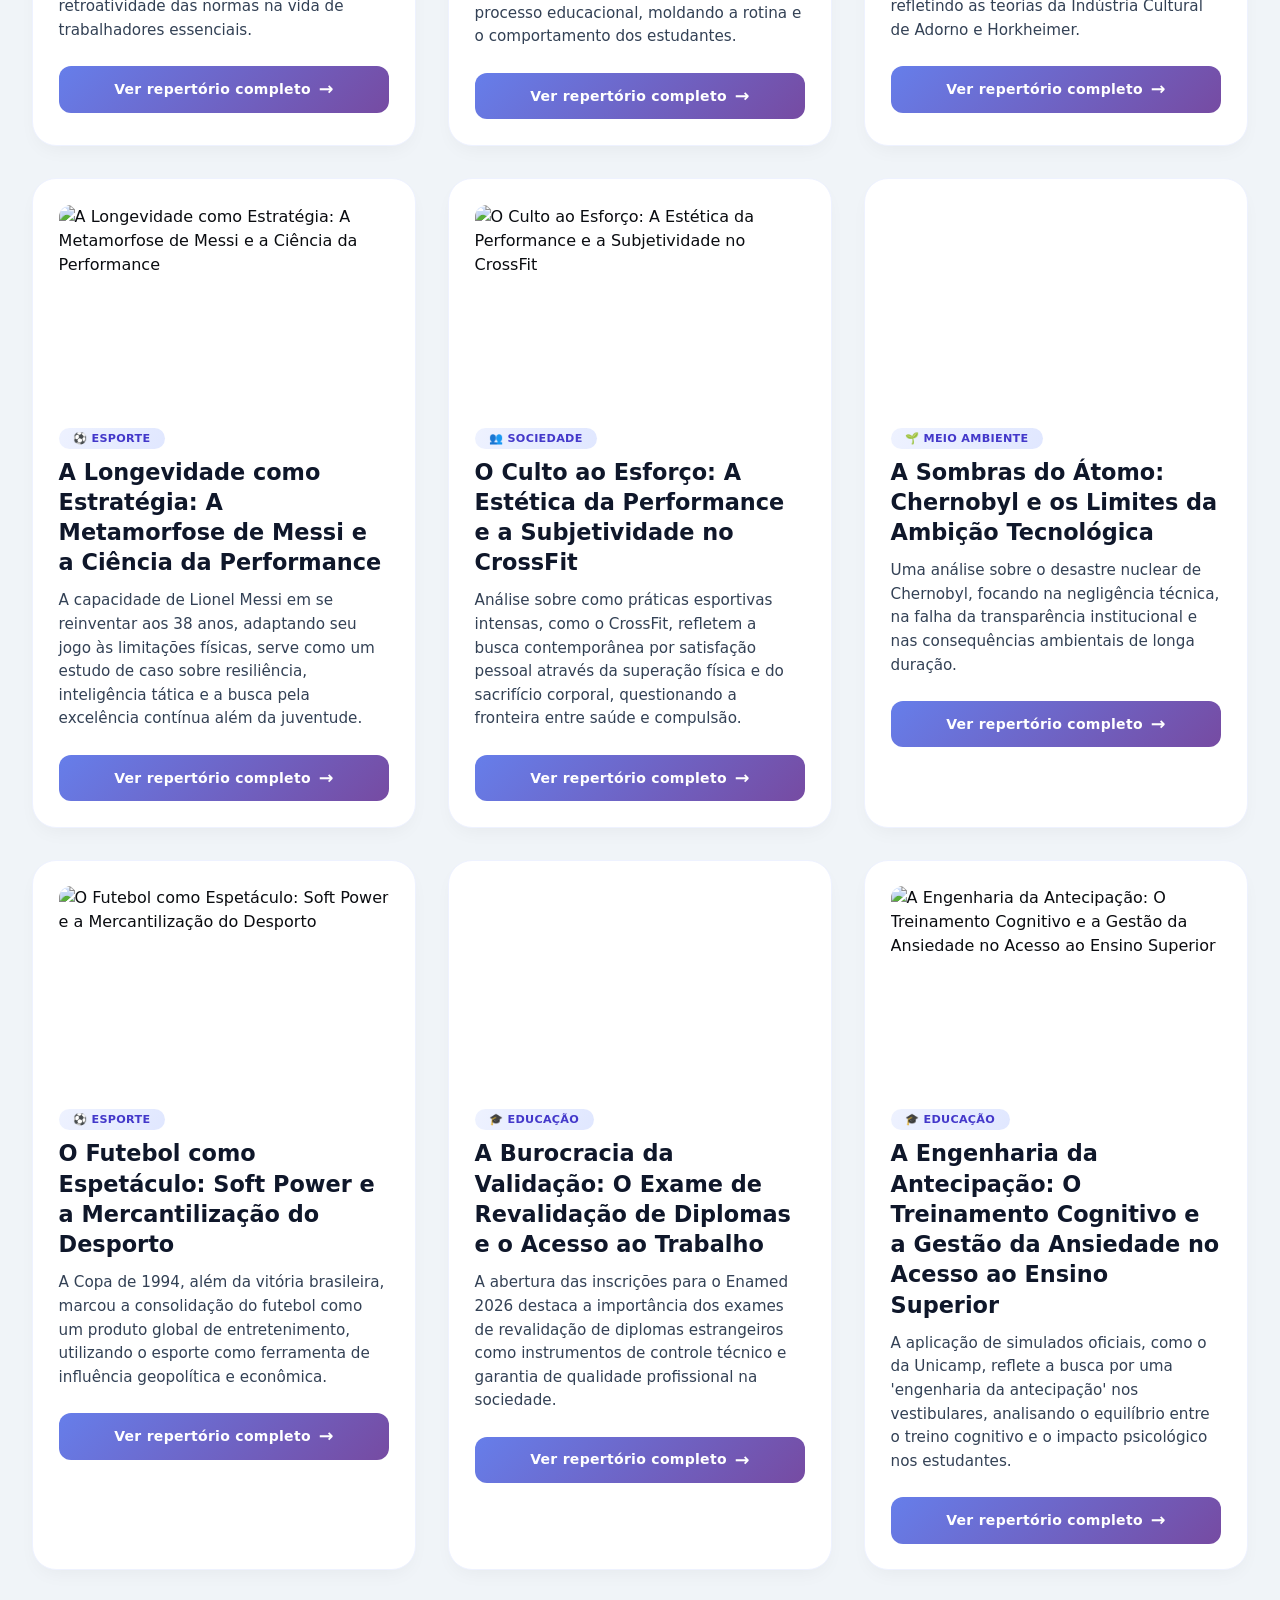
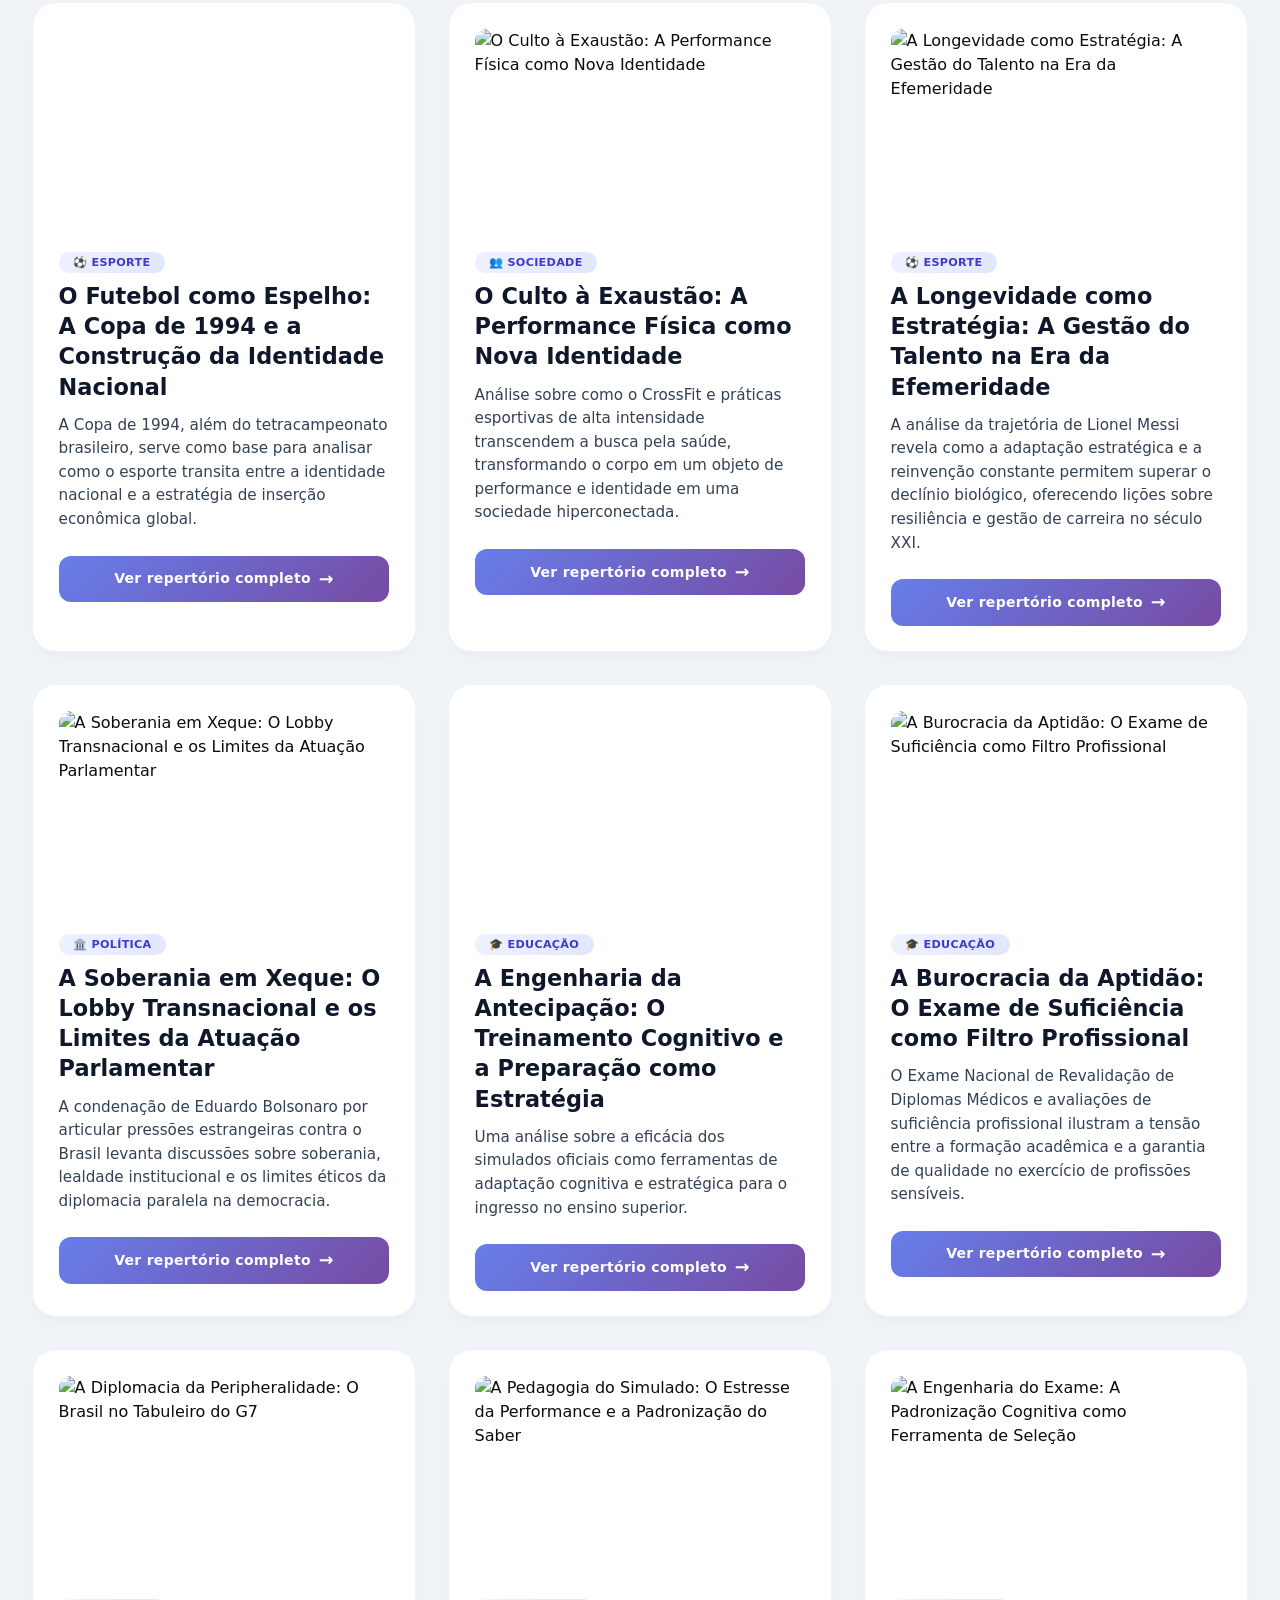
==== commit f58b5875: "Change SVG fill color from white to transparent" ====
--- a/index.html
+++ b/index.html
@@ -29,7 +29,7 @@
 
 <main class="container">
     <section class="hero">
-        <h2> <svg xmlns="http://www.w3.org/2000/svg" width="16" height="16" fill="#ffff" class="bi bi-journal-bookmark-fill" viewBox="0 0 16 16">
+        <h2> <svg xmlns="http://www.w3.org/2000/svg" width="16" height="16" fill="#0000" class="bi bi-journal-bookmark-fill" viewBox="0 0 16 16">
   <path fill-rule="evenodd" d="M6 1h6v7a.5.5 0 0 1-.757.429L9 7.083 6.757 8.43A.5.5 0 0 1 6 8z"/>
   <path d="M3 0h10a2 2 0 0 1 2 2v12a2 2 0 0 1-2 2H3a2 2 0 0 1-2-2v-1h1v1a1 1 0 0 0 1 1h10a1 1 0 0 0 1-1V2a1 1 0 0 0-1-1H3a1 1 0 0 0-1 1v1H1V2a2 2 0 0 1 2-2"/>
   <path d="M1 5v-.5a.5.5 0 0 1 1 0V5h.5a.5.5 0 0 1 0 1h-2a.5.5 0 0 1 0-1zm0 3v-.5a.5.5 0 0 1 1 0V8h.5a.5.5 0 0 1 0 1h-2a.5.5 0 0 1 0-1zm0 3v-.5a.5.5 0 0 1 1 0v.5h.5a.5.5 0 0 1 0 1h-2a.5.5 0 0 1 0-1z"/>
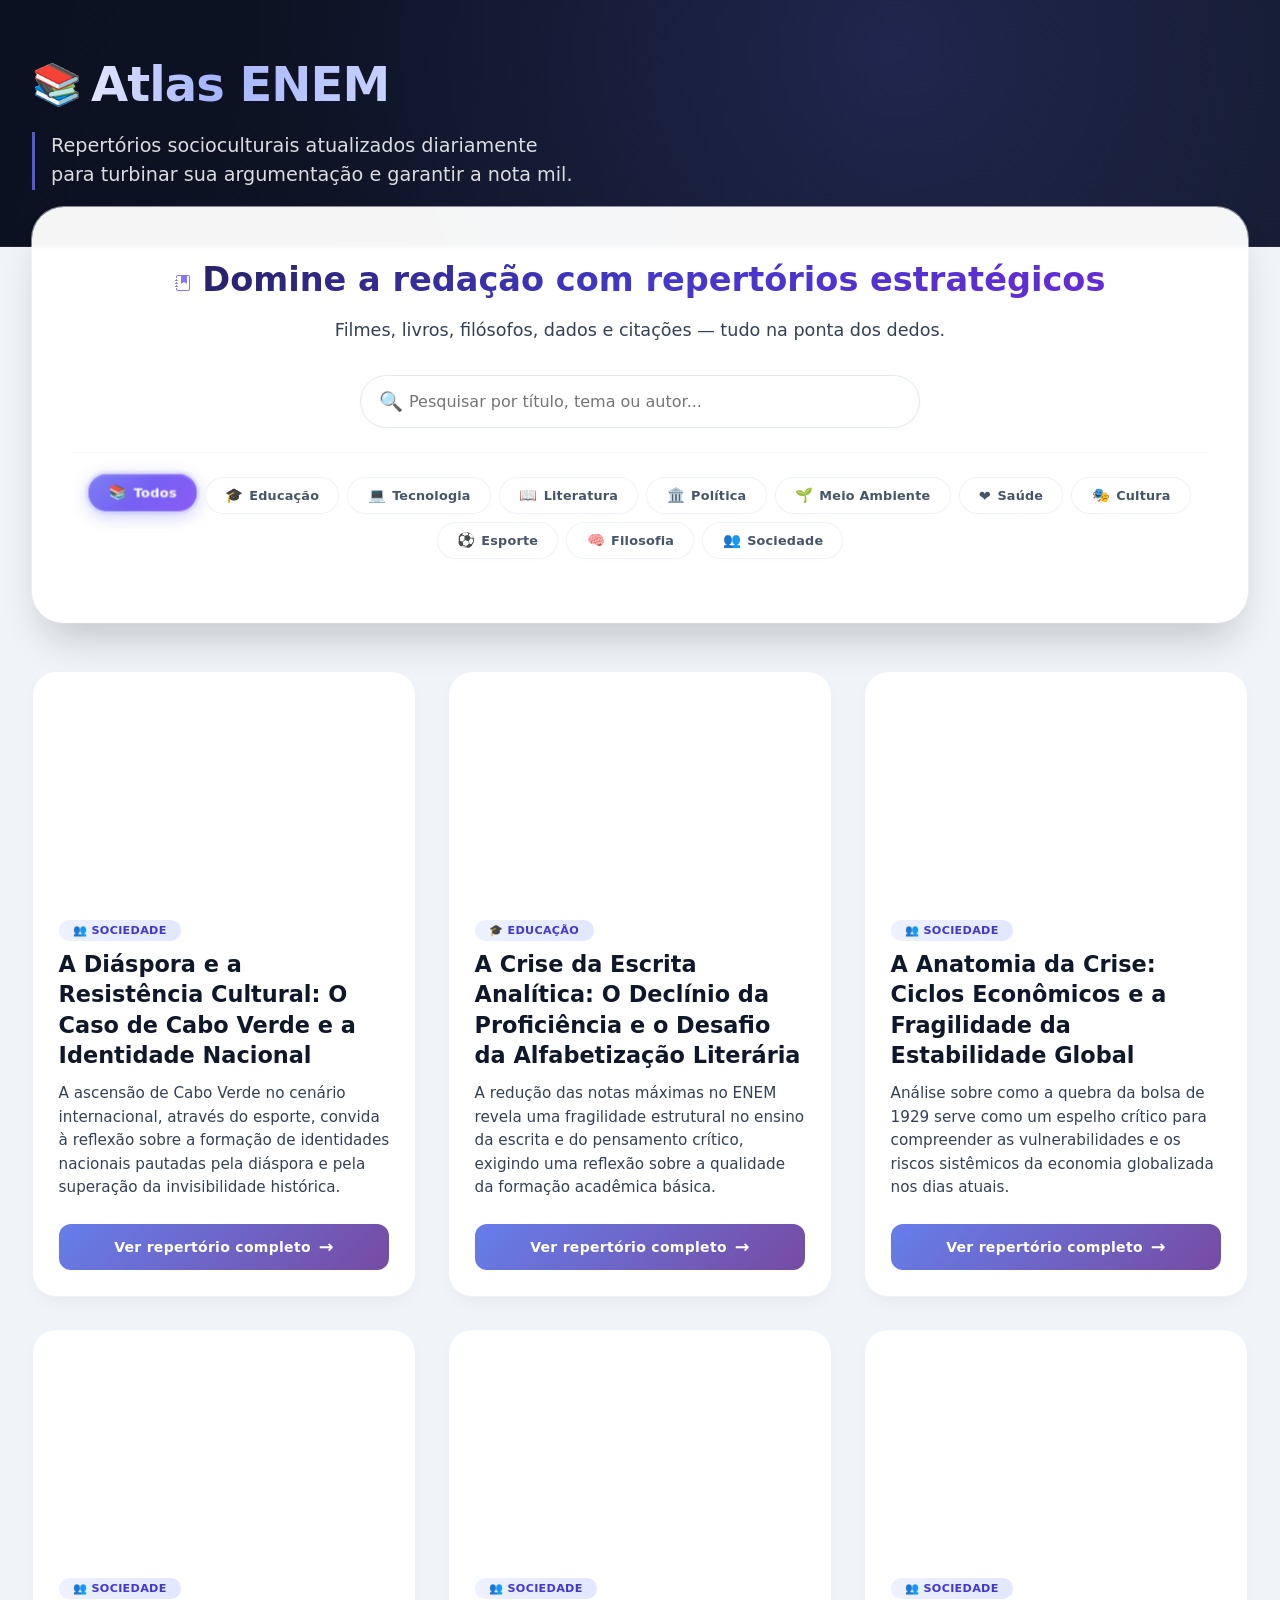
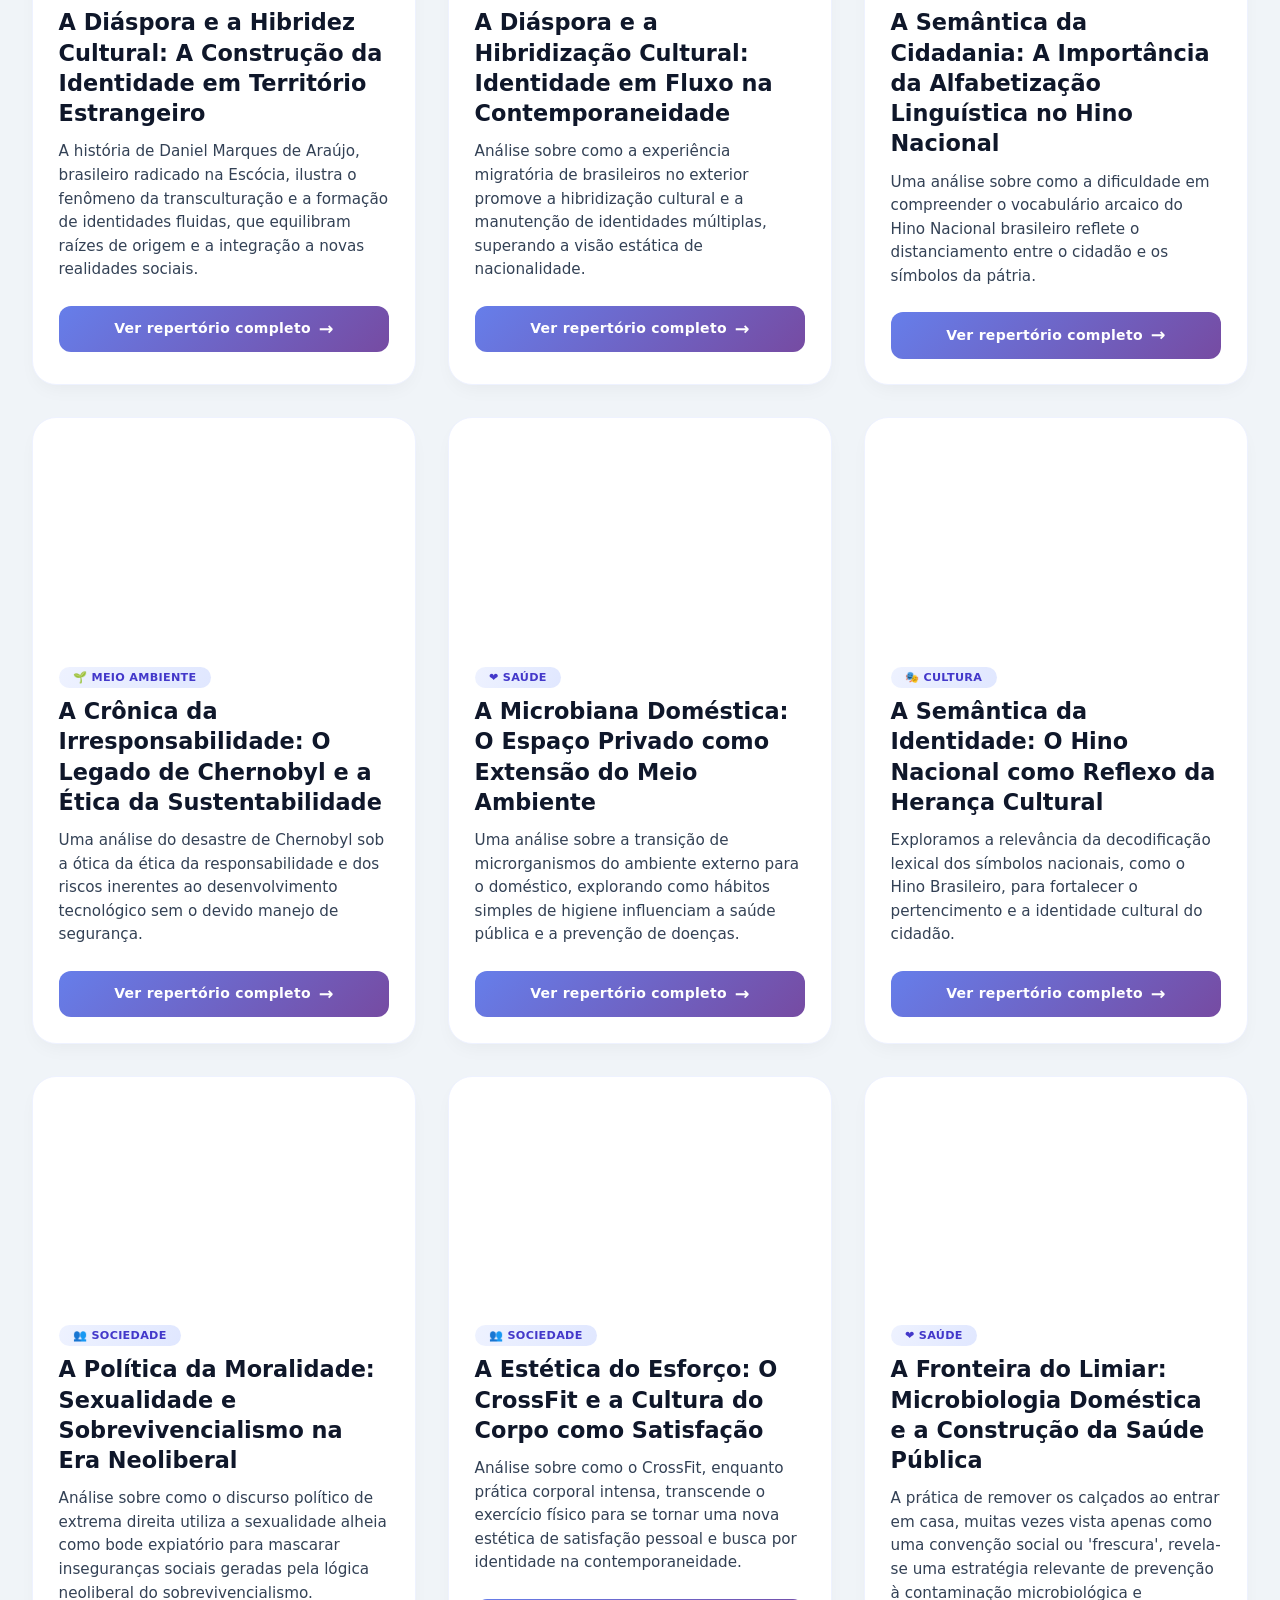
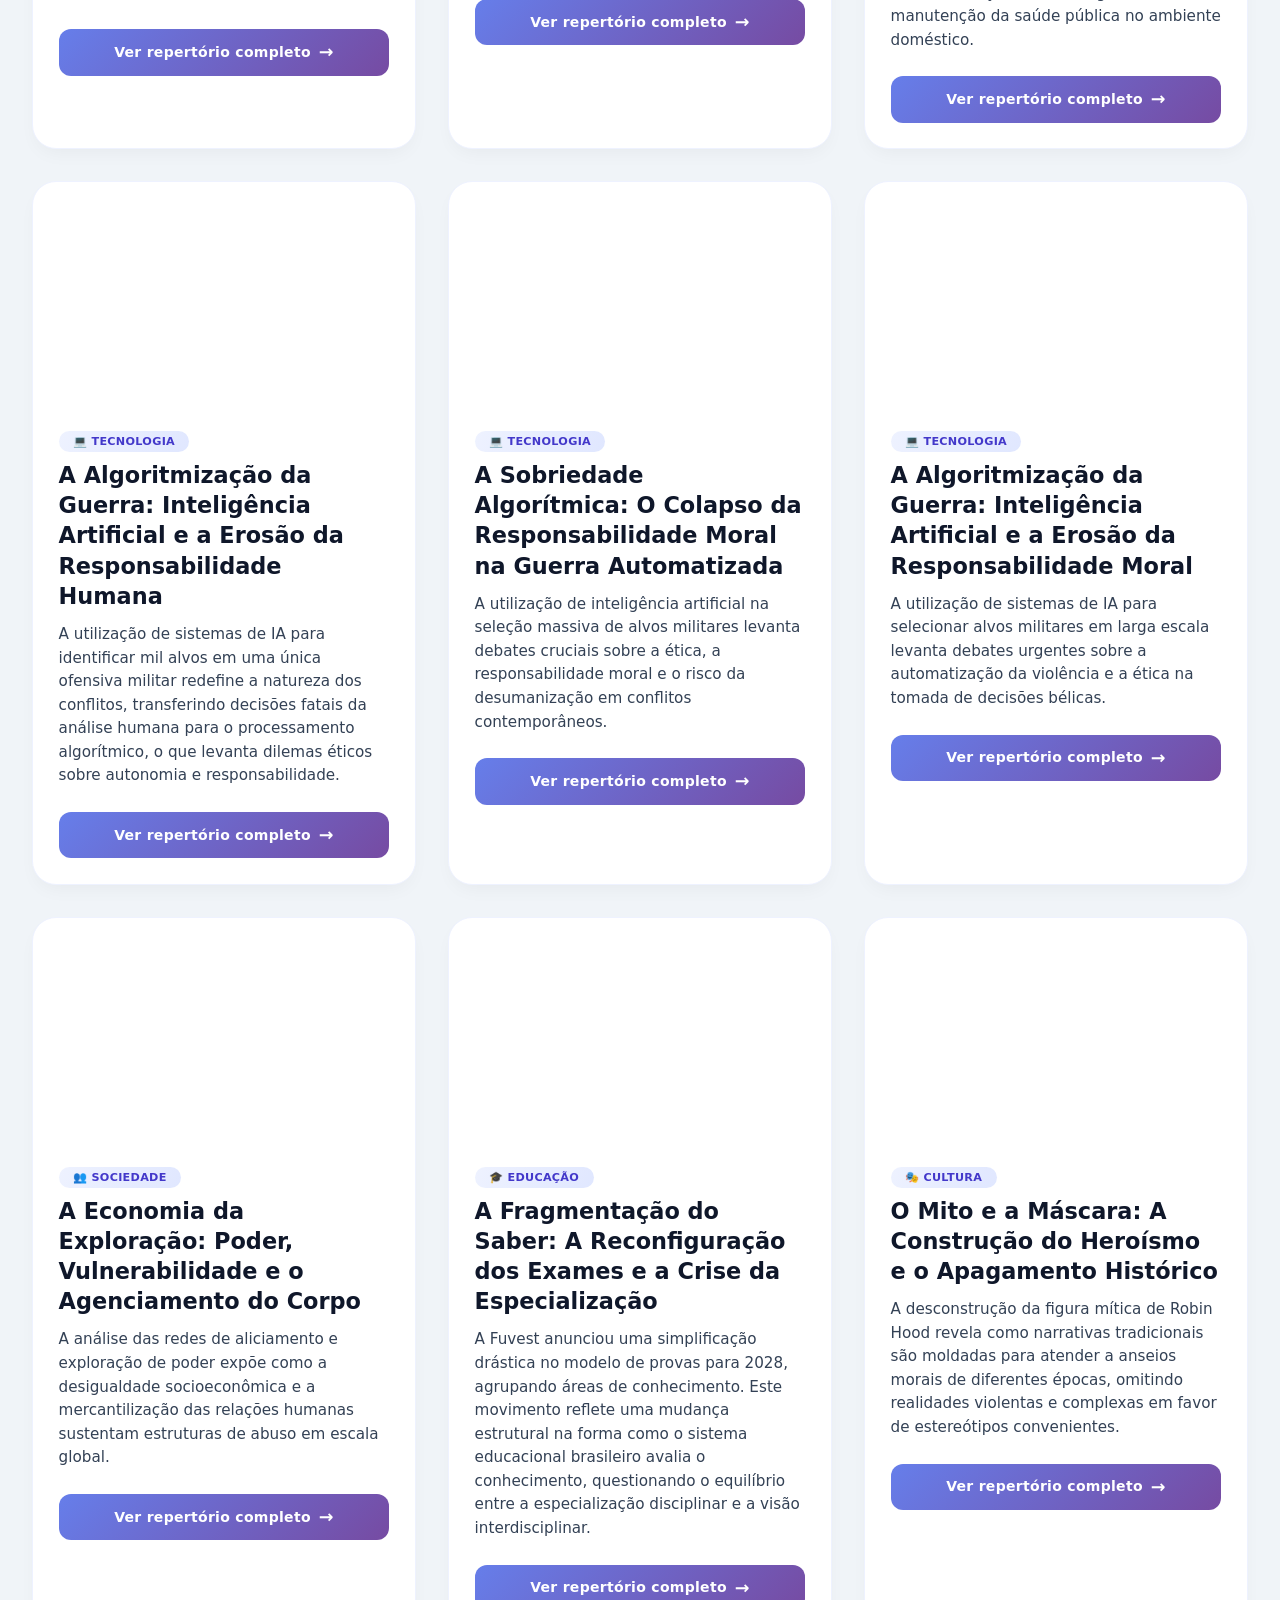
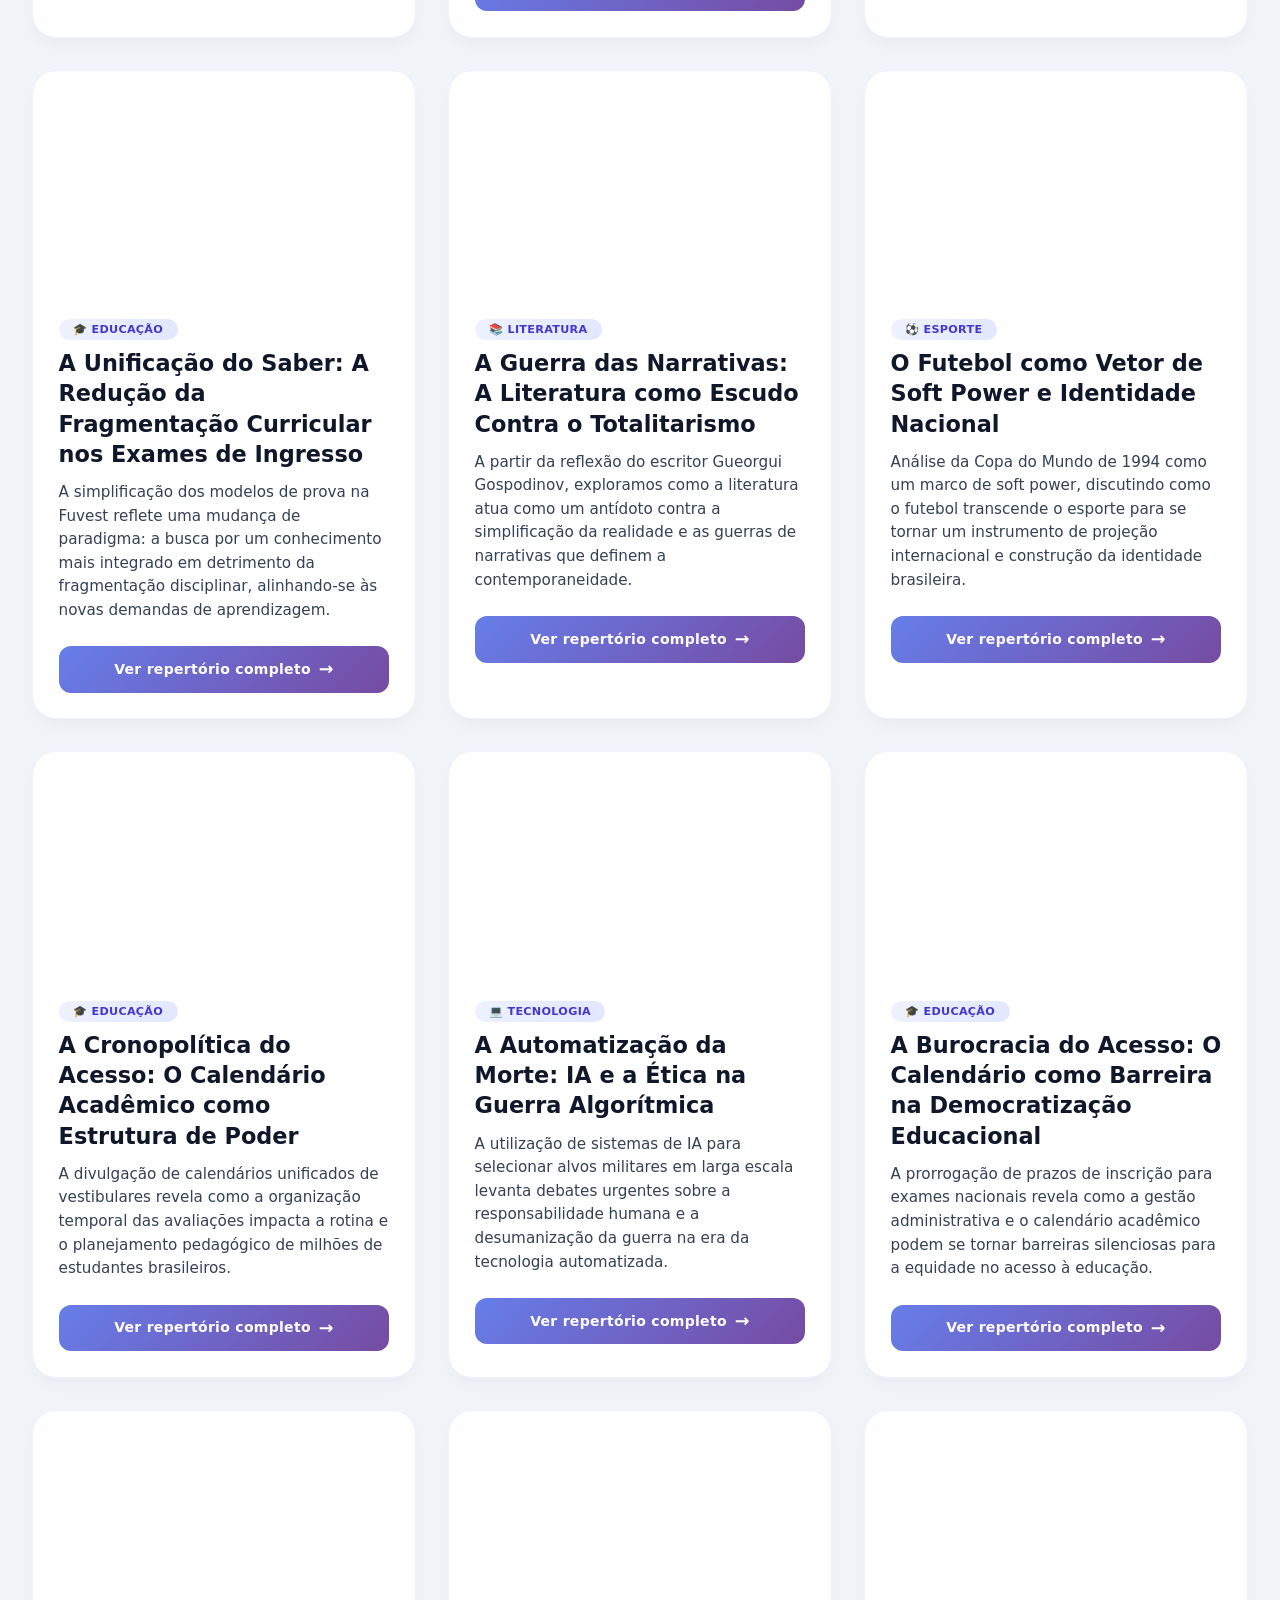
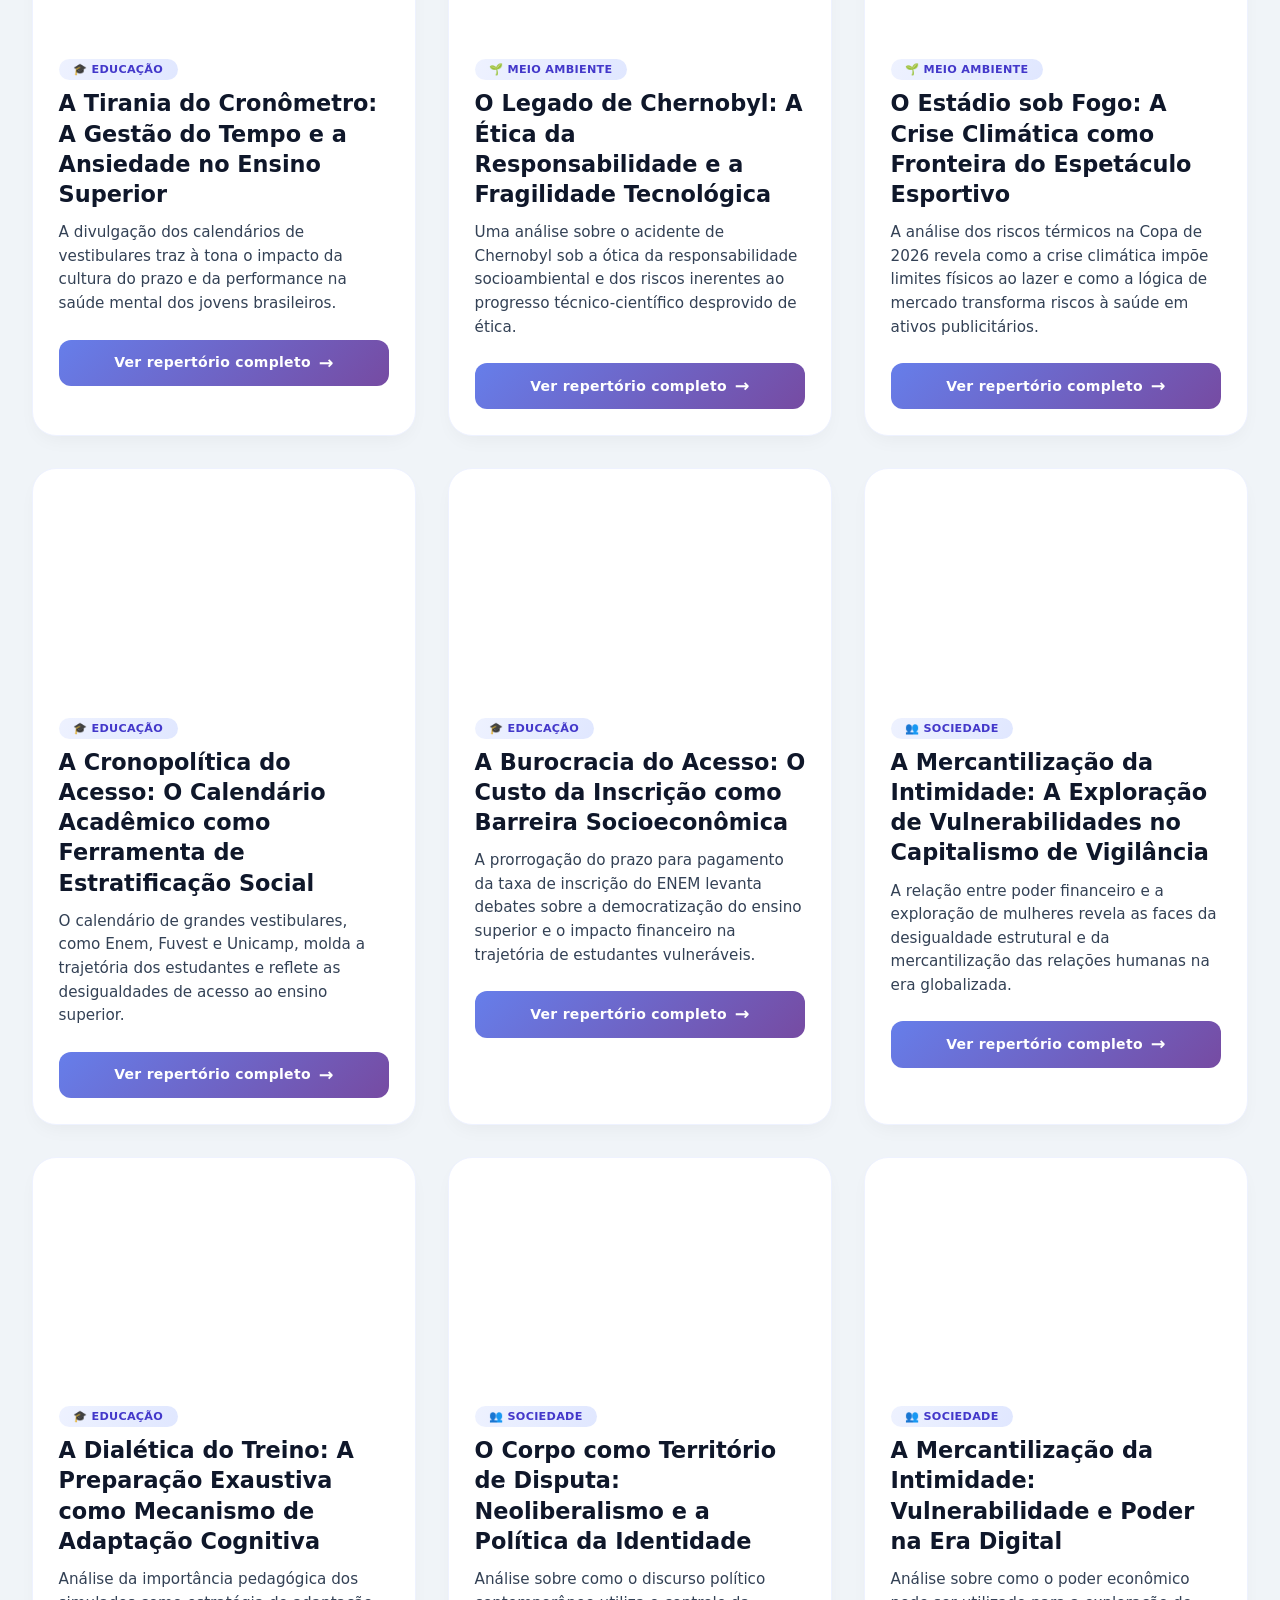
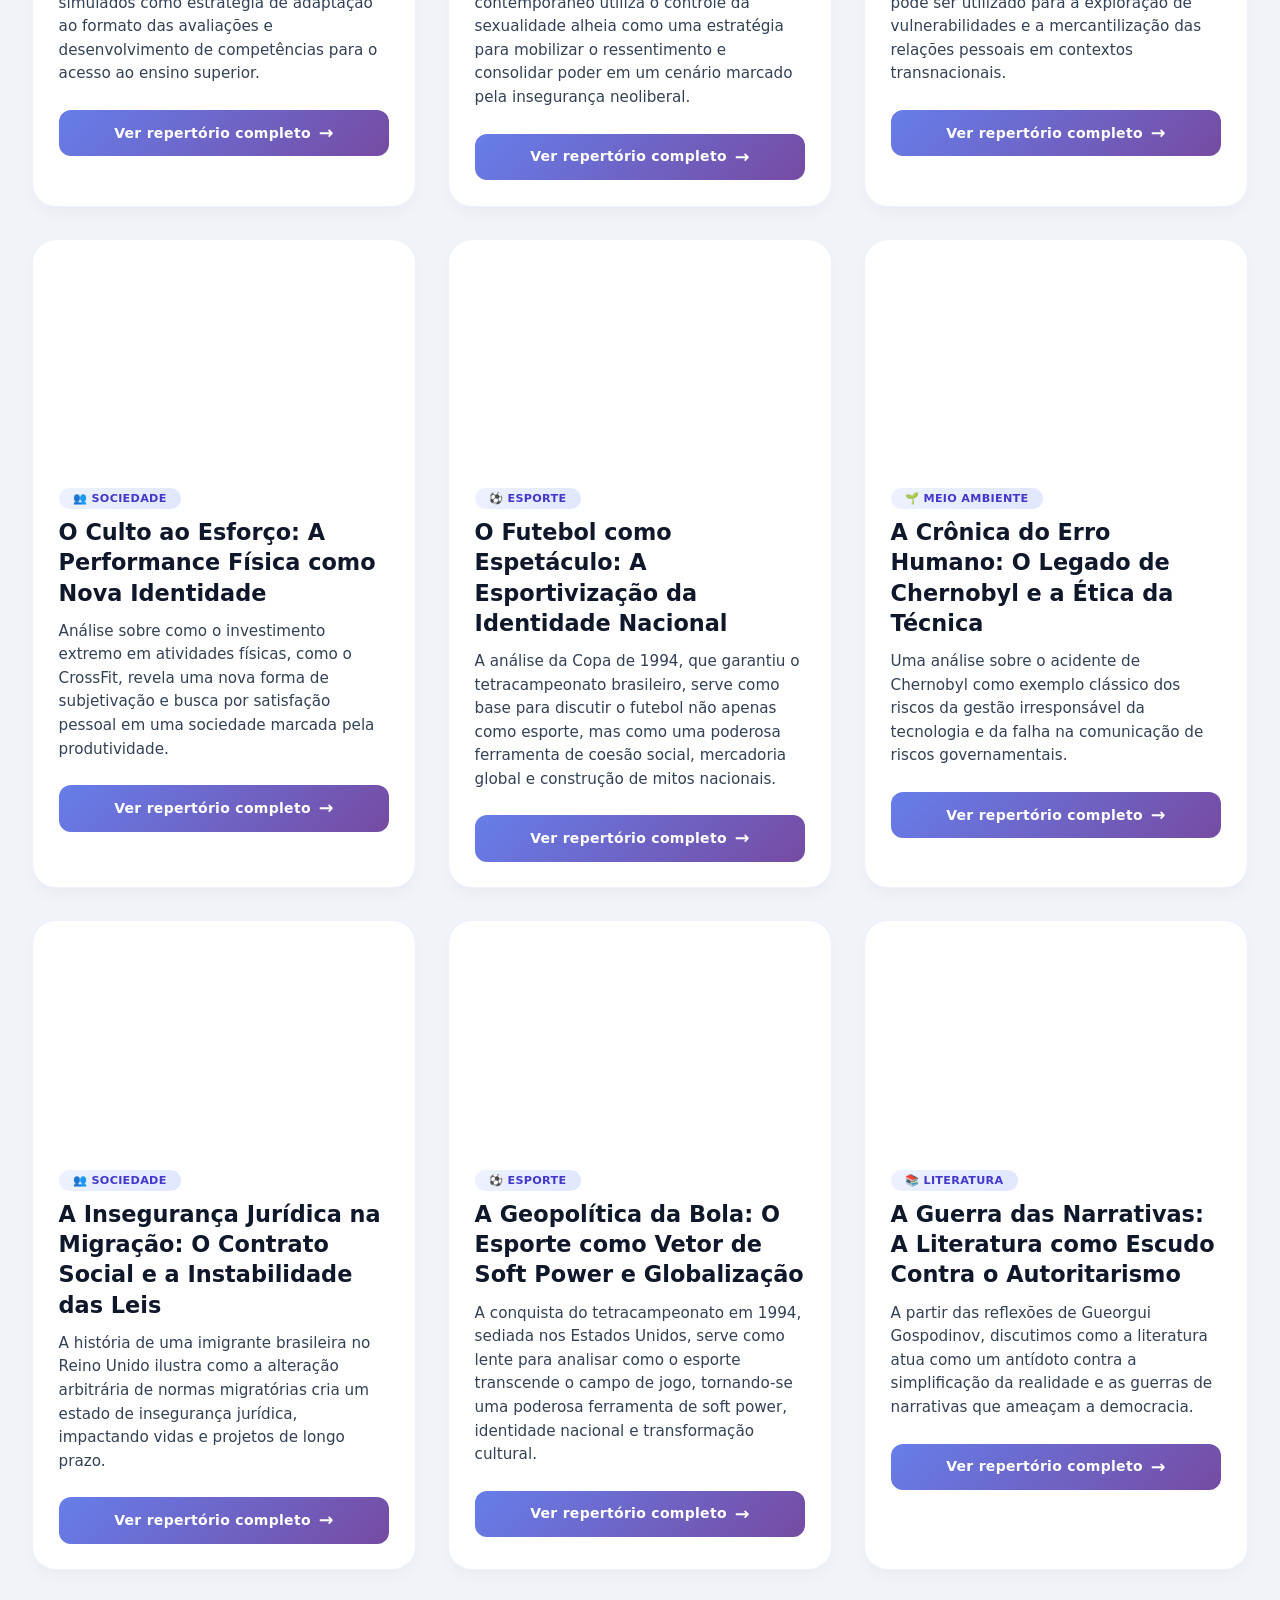
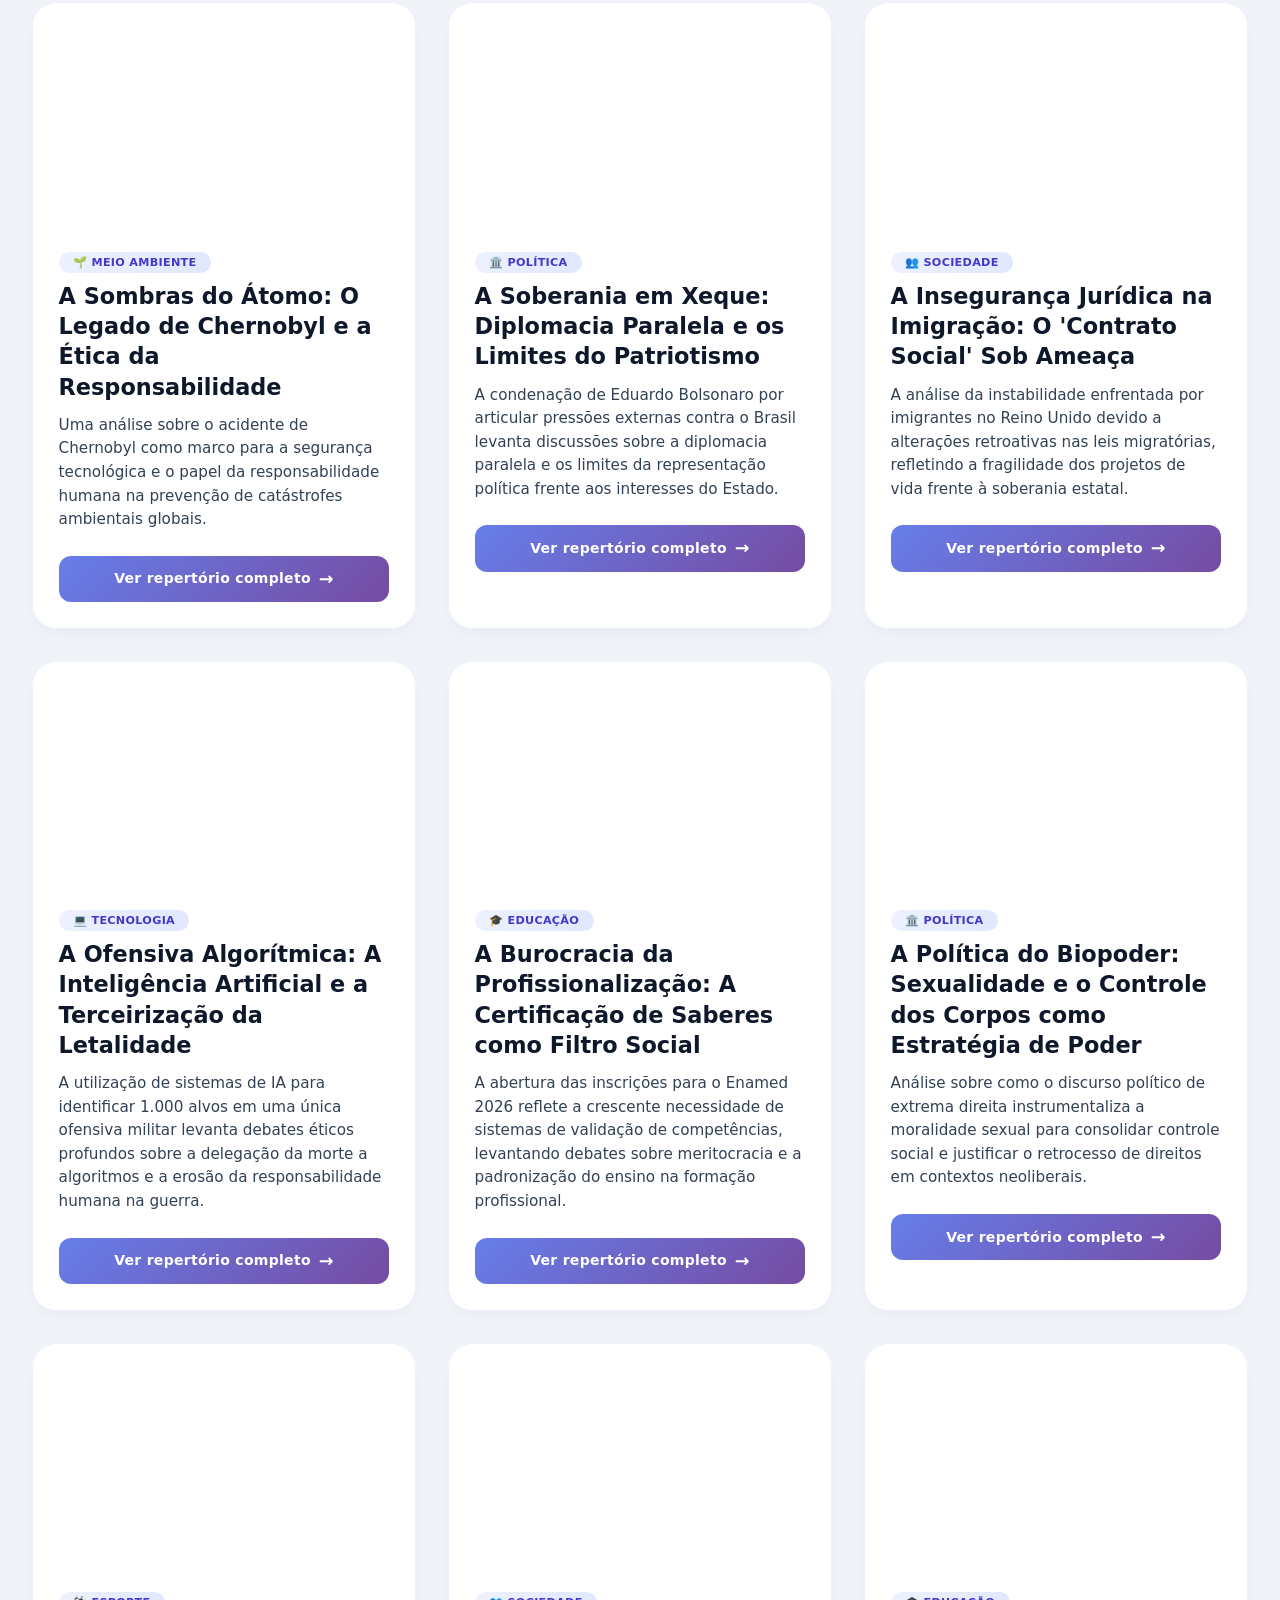
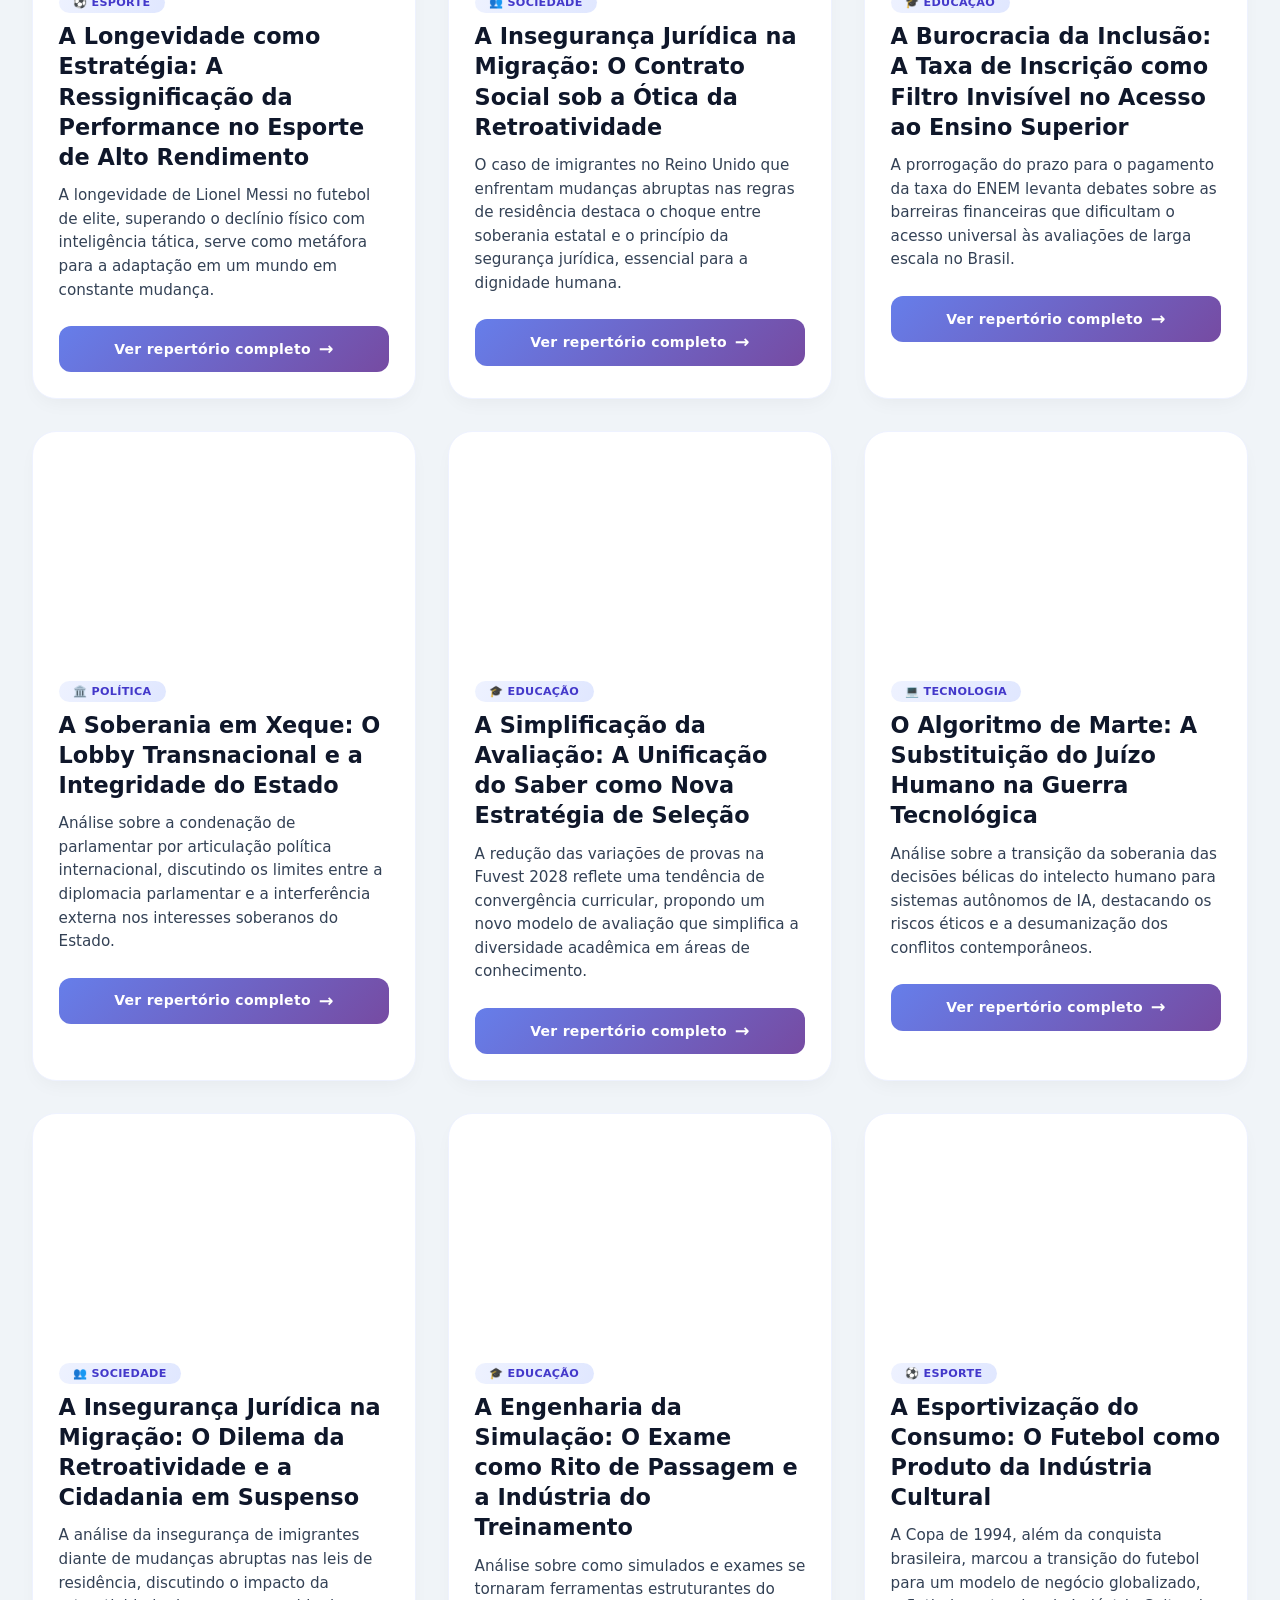
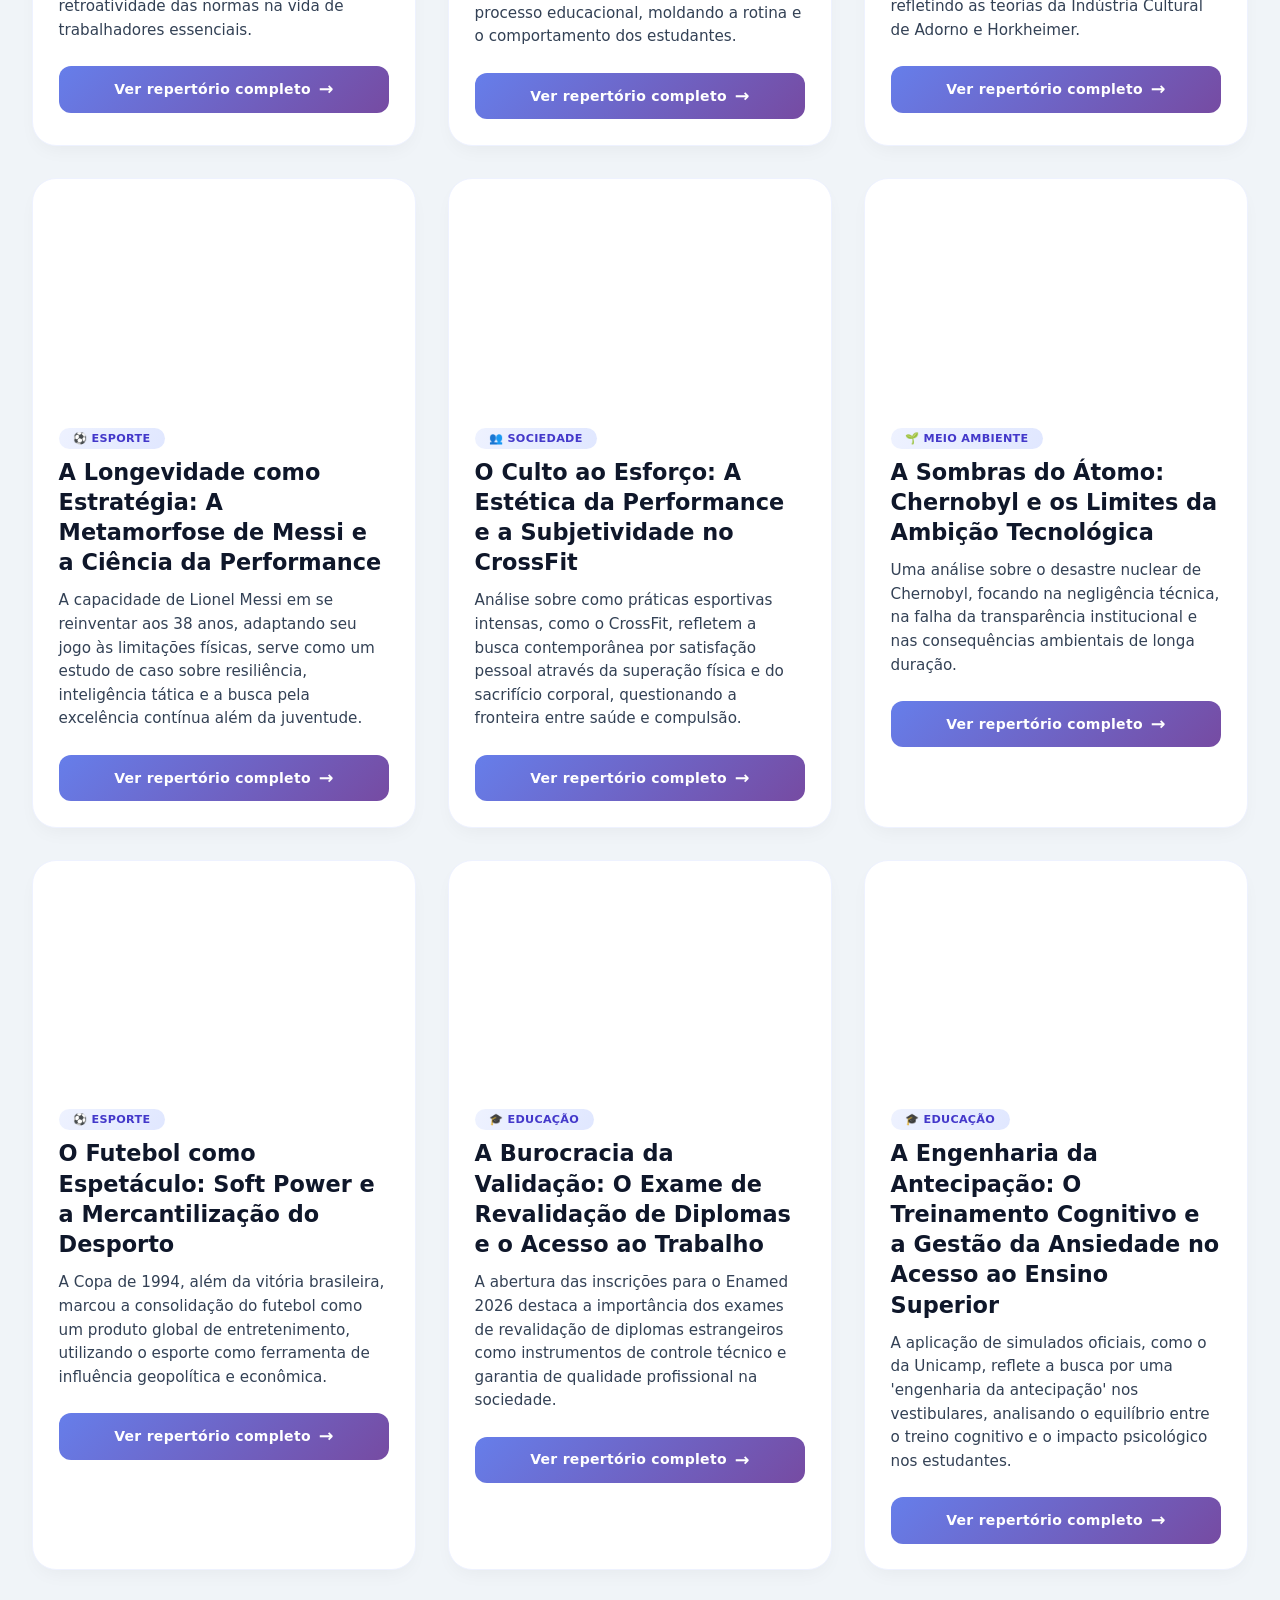
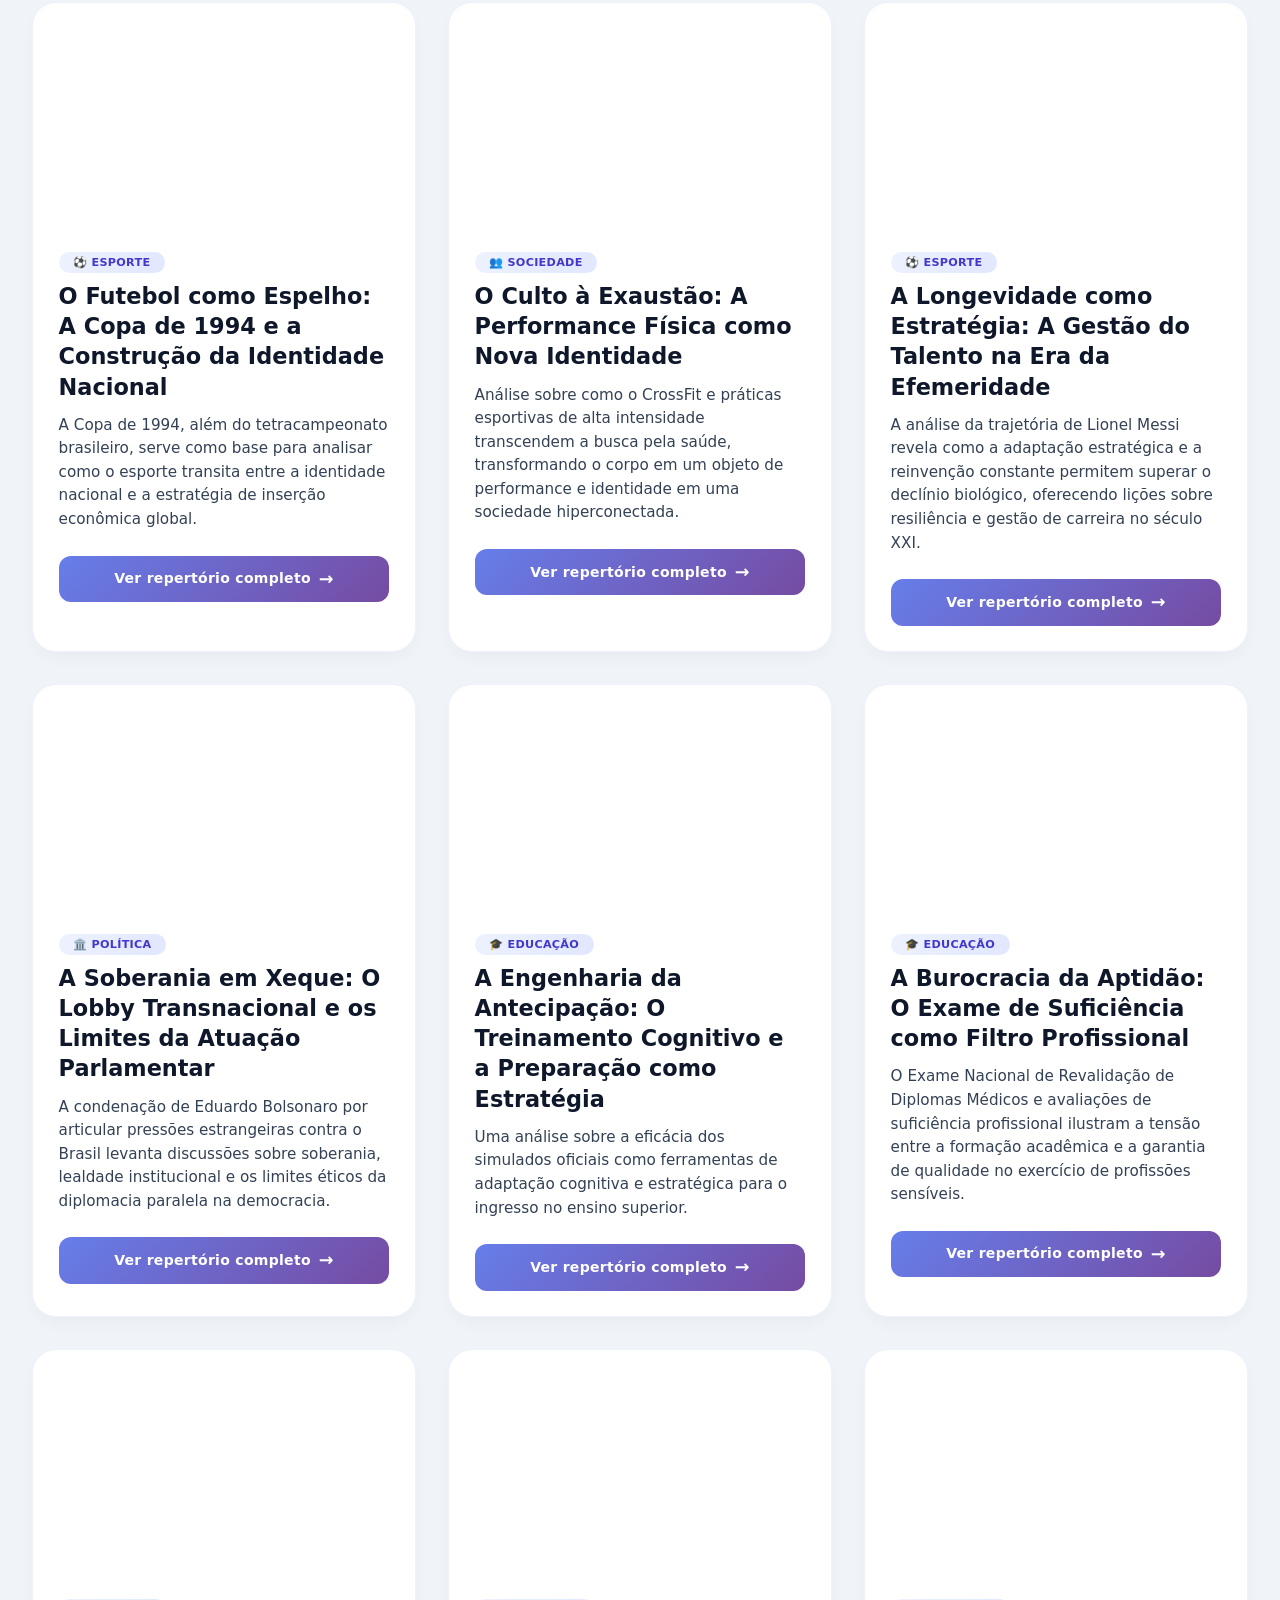
==== commit e24bf357: "Change SVG fill color in header section" ====
--- a/index.html
+++ b/index.html
@@ -29,7 +29,7 @@
 
 <main class="container">
     <section class="hero">
-        <h2> <svg xmlns="http://www.w3.org/2000/svg" width="16" height="16" fill="#0000" class="bi bi-journal-bookmark-fill" viewBox="0 0 16 16">
+        <h2> <svg xmlns="http://www.w3.org/2000/svg" width="16" height="16" fill="#8A76F0" class="bi bi-journal-bookmark-fill" viewBox="0 0 16 16">
   <path fill-rule="evenodd" d="M6 1h6v7a.5.5 0 0 1-.757.429L9 7.083 6.757 8.43A.5.5 0 0 1 6 8z"/>
   <path d="M3 0h10a2 2 0 0 1 2 2v12a2 2 0 0 1-2 2H3a2 2 0 0 1-2-2v-1h1v1a1 1 0 0 0 1 1h10a1 1 0 0 0 1-1V2a1 1 0 0 0-1-1H3a1 1 0 0 0-1 1v1H1V2a2 2 0 0 1 2-2"/>
   <path d="M1 5v-.5a.5.5 0 0 1 1 0V5h.5a.5.5 0 0 1 0 1h-2a.5.5 0 0 1 0-1zm0 3v-.5a.5.5 0 0 1 1 0V8h.5a.5.5 0 0 1 0 1h-2a.5.5 0 0 1 0-1zm0 3v-.5a.5.5 0 0 1 1 0v.5h.5a.5.5 0 0 1 0 1h-2a.5.5 0 0 1 0-1z"/>
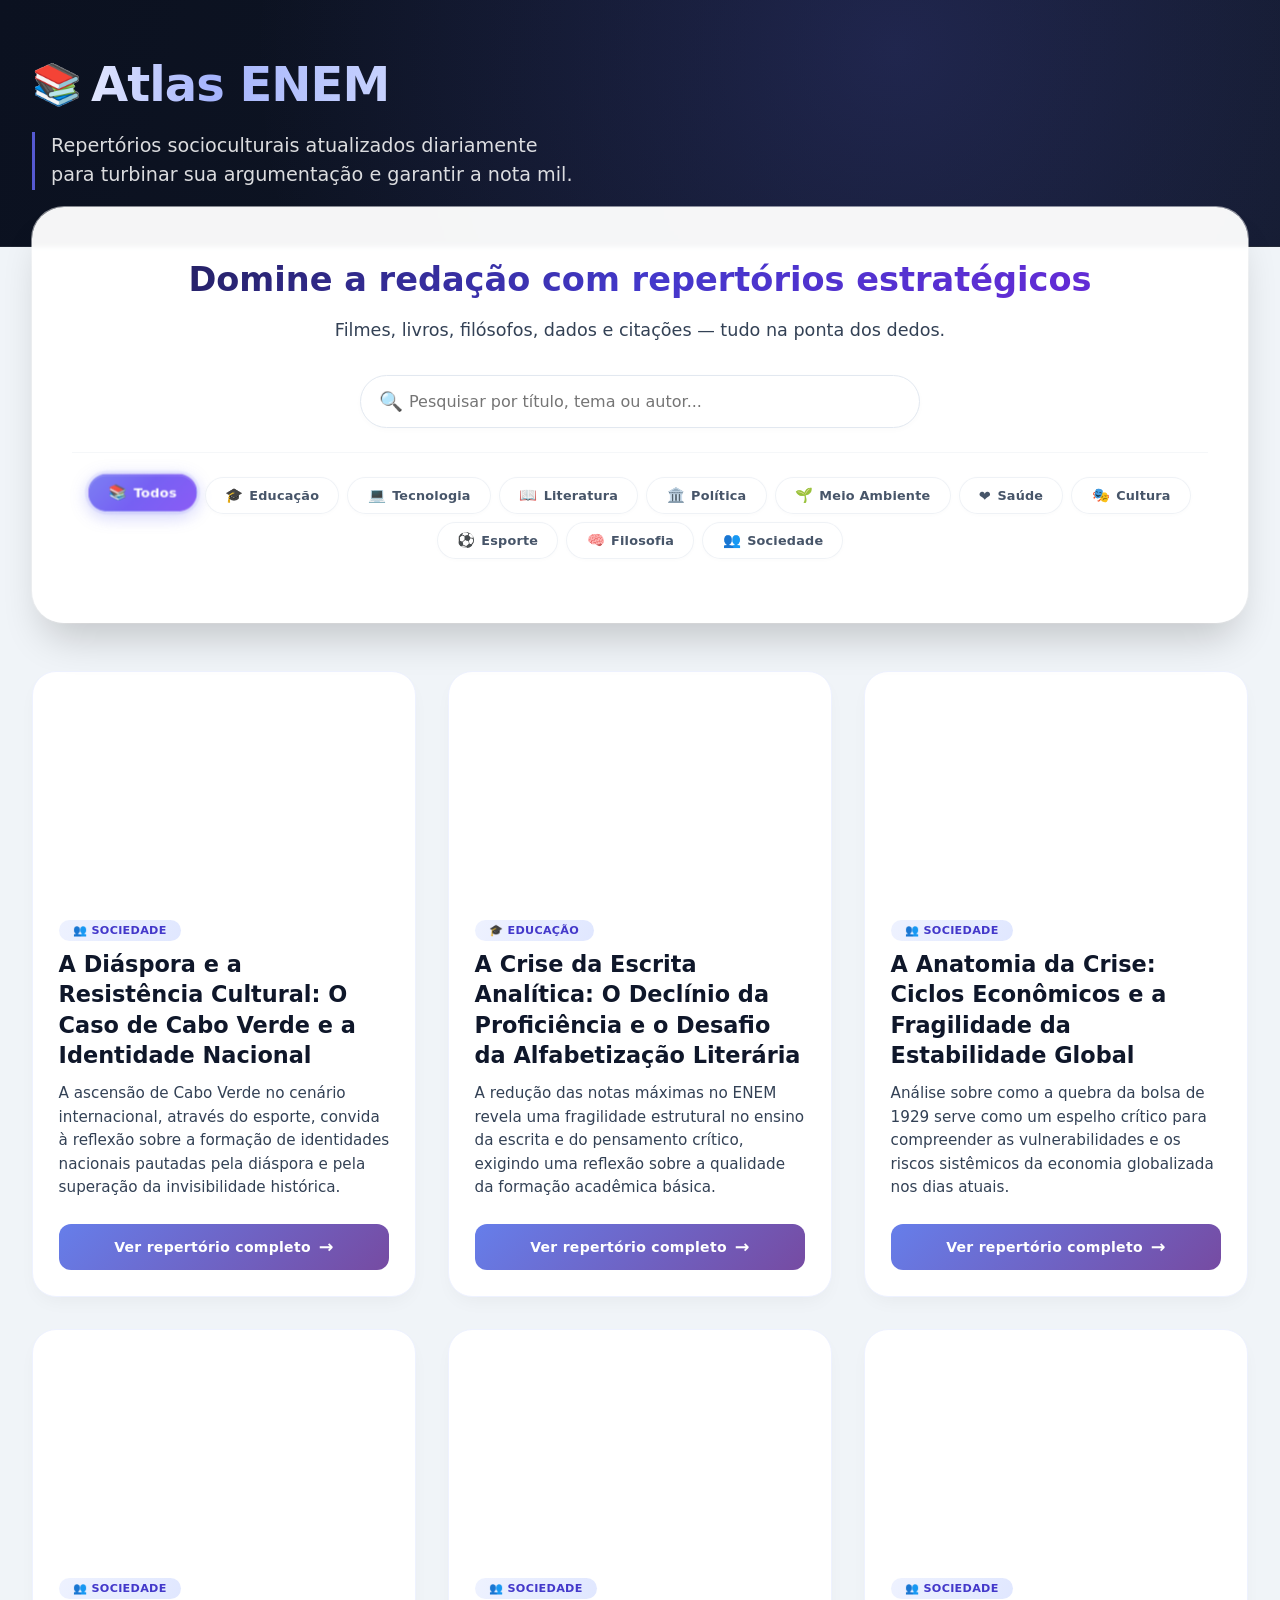
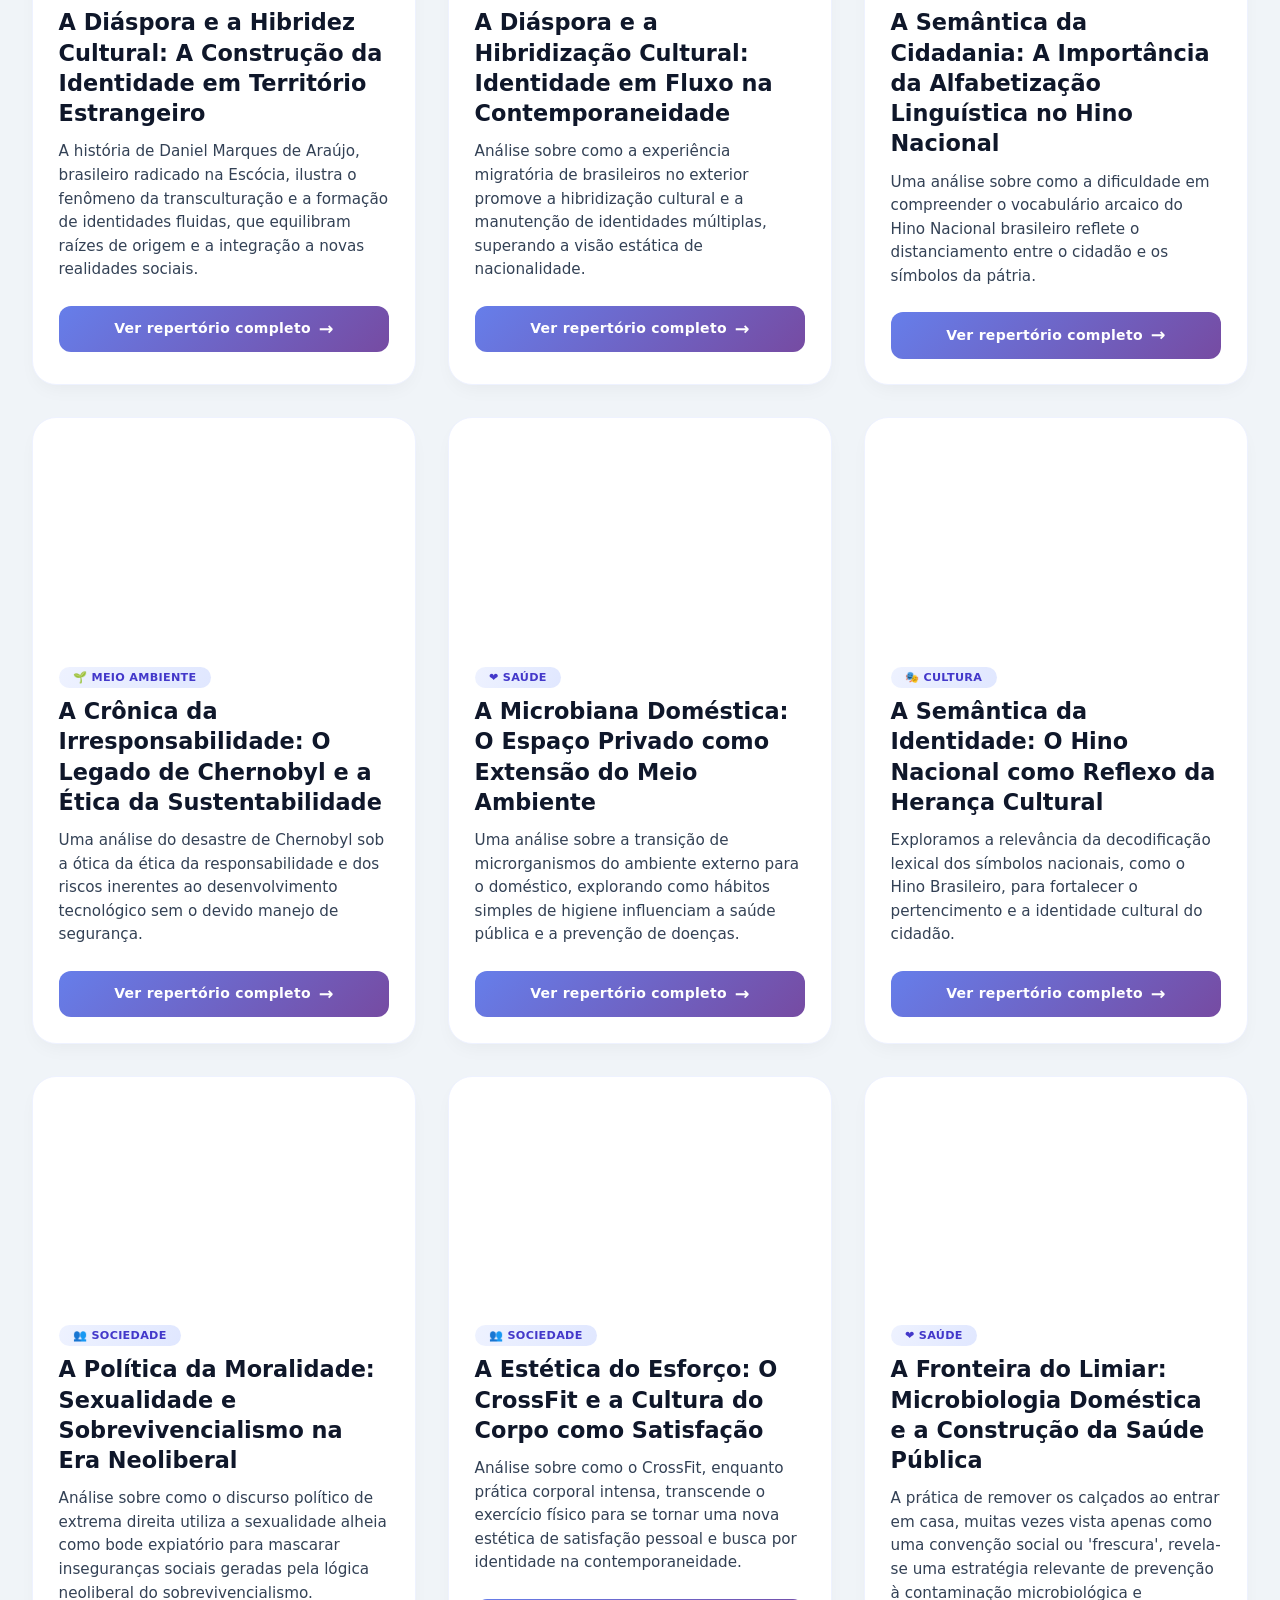
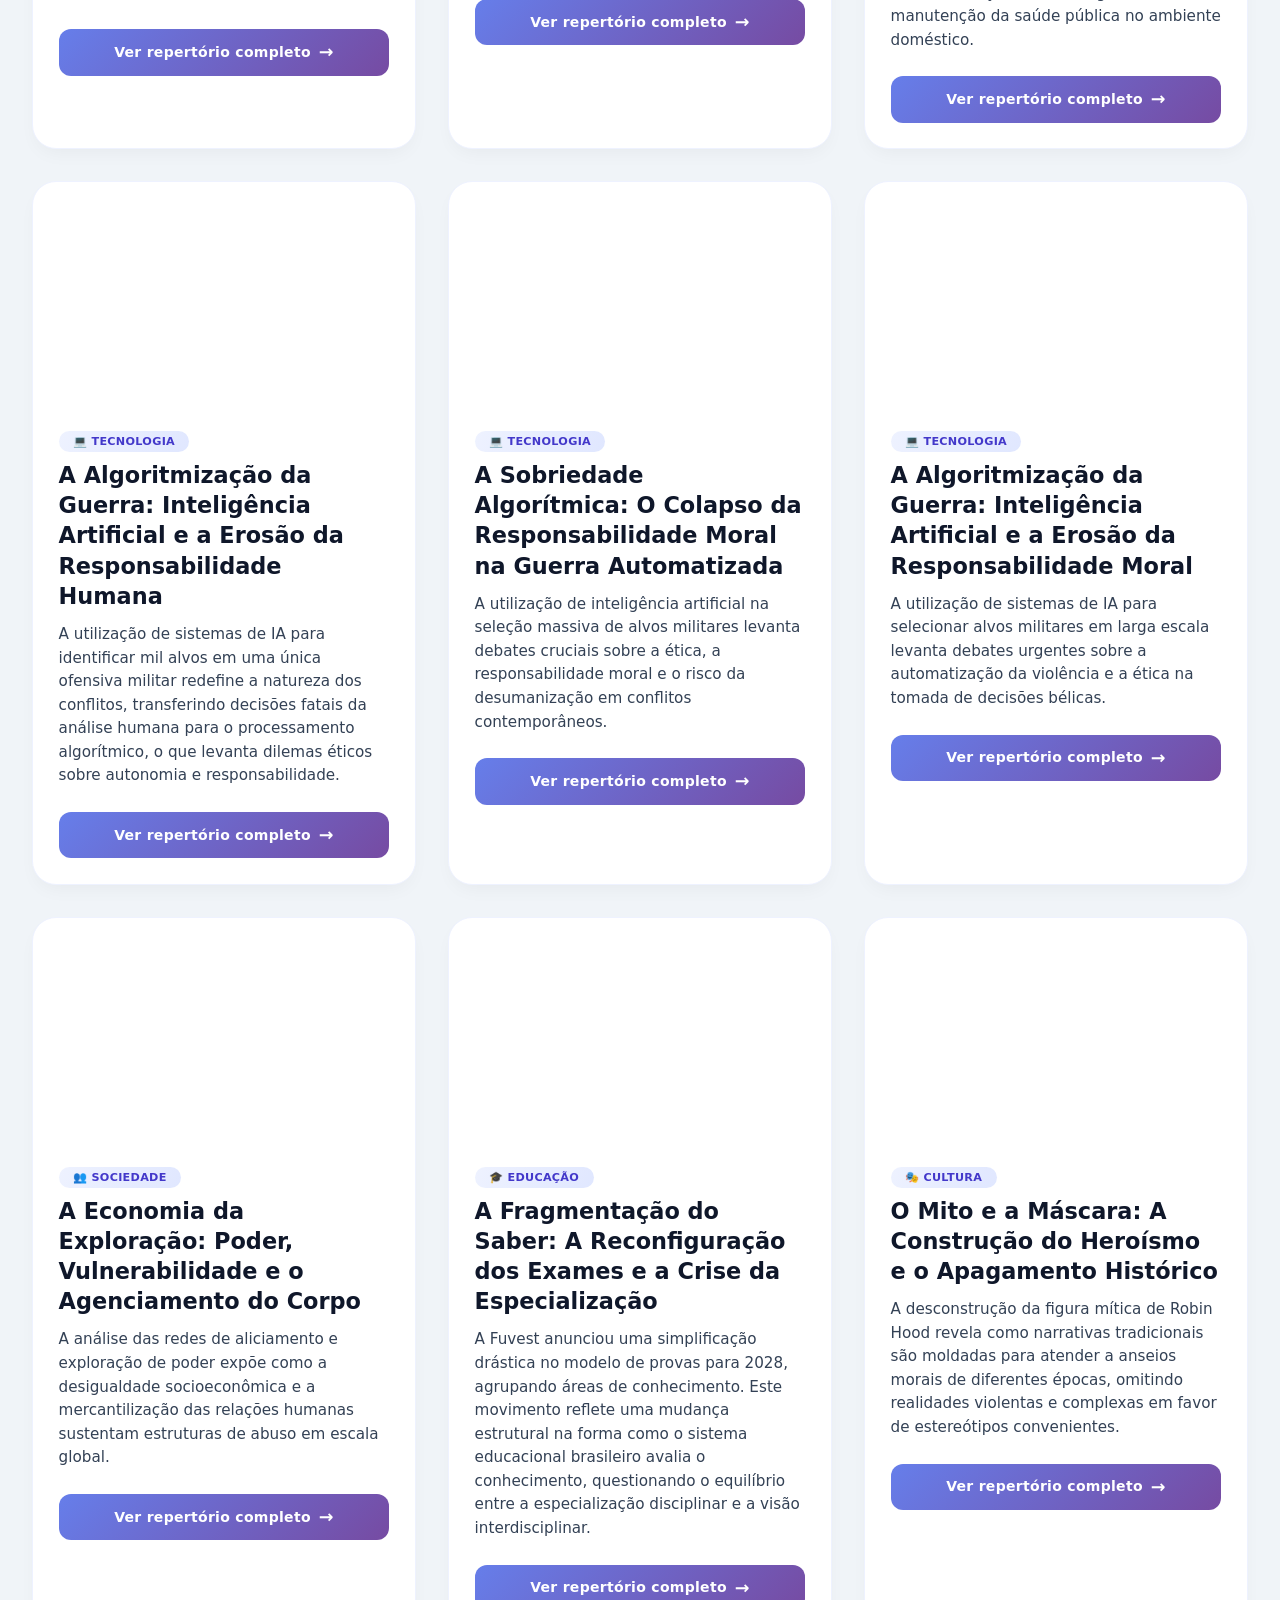
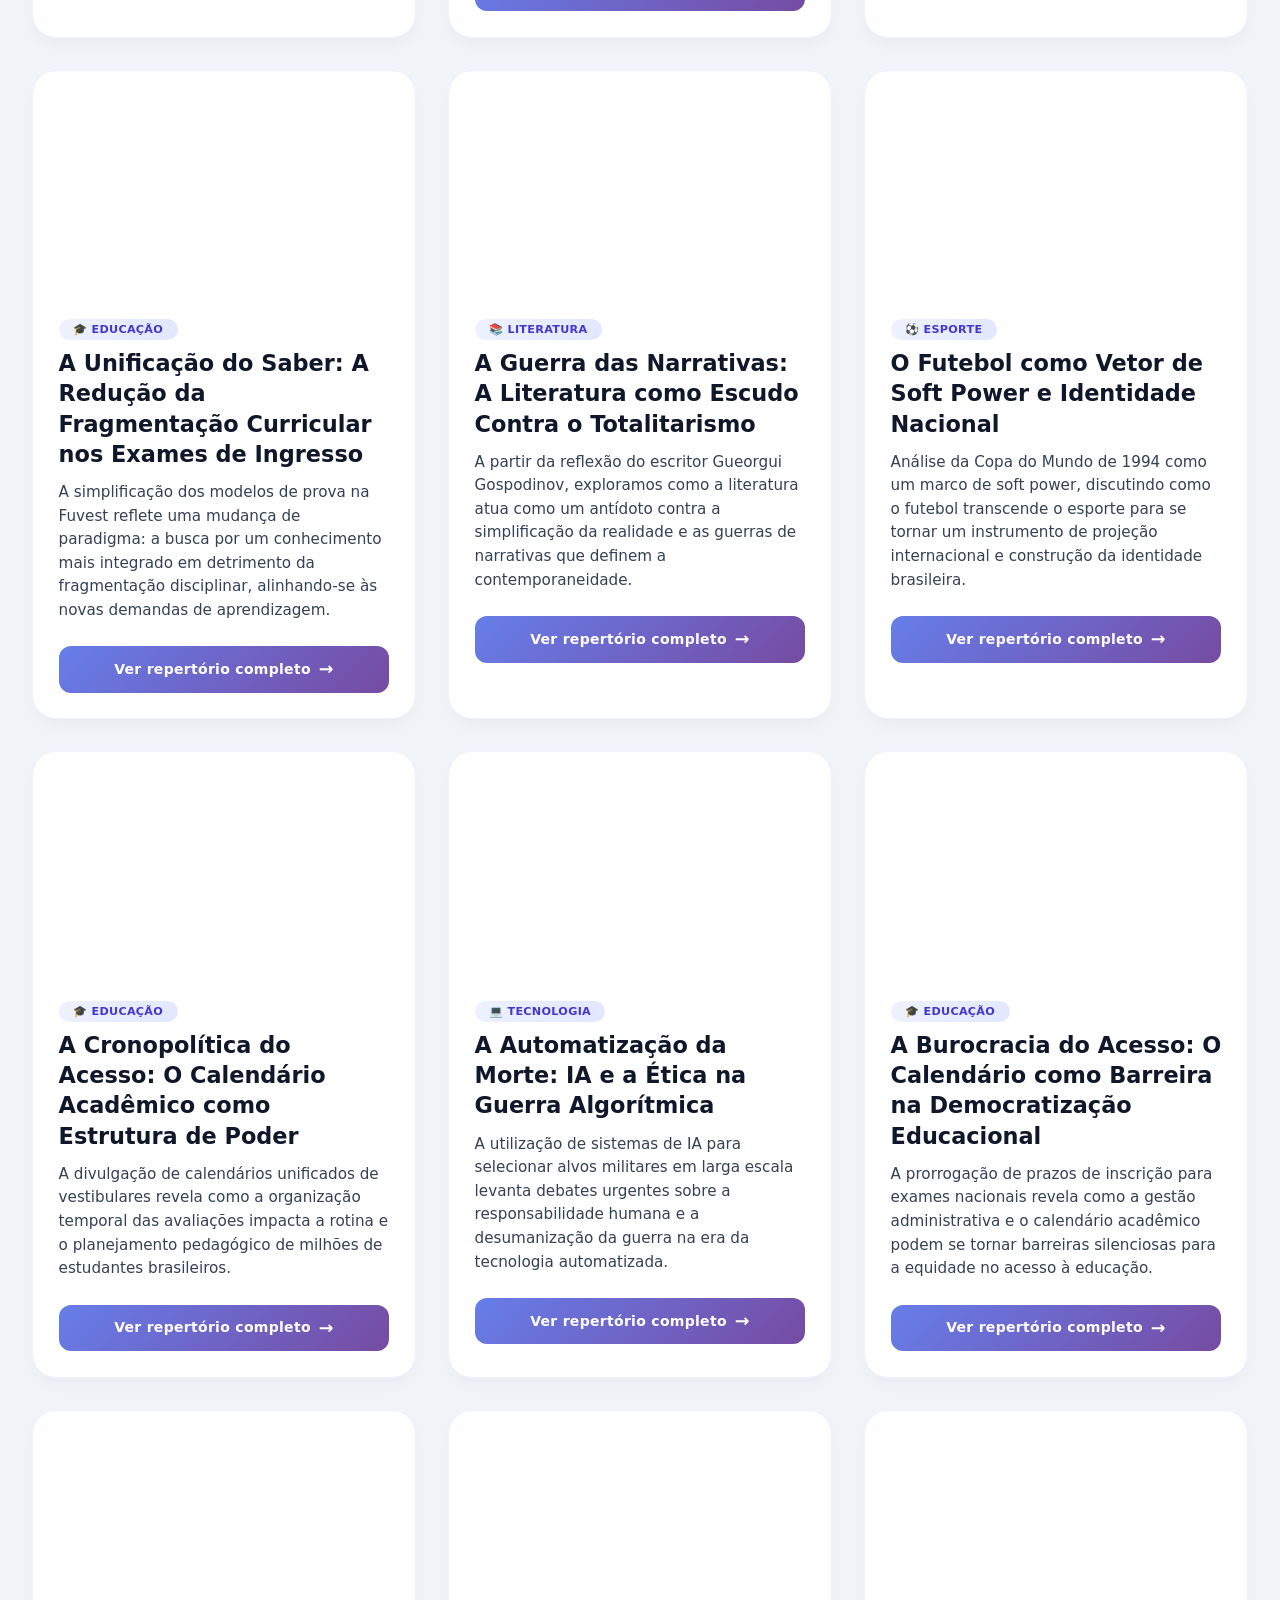
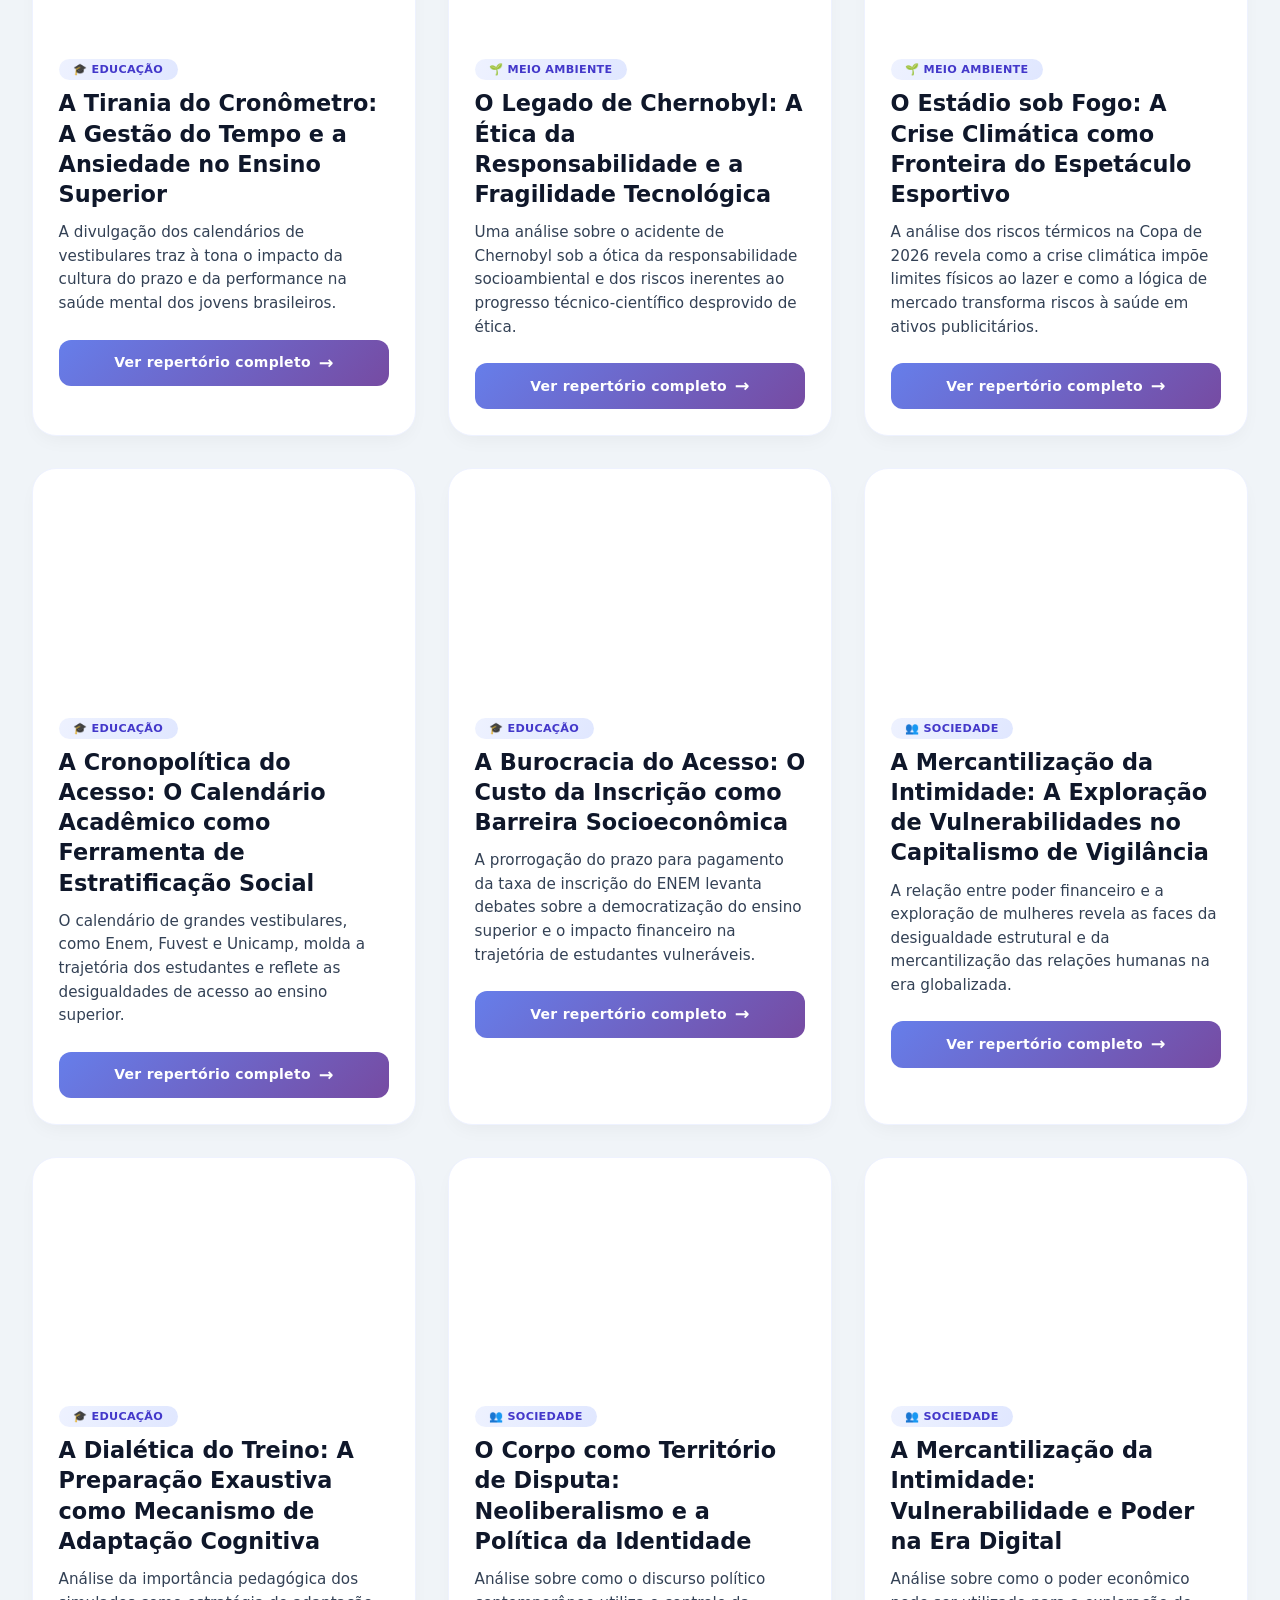
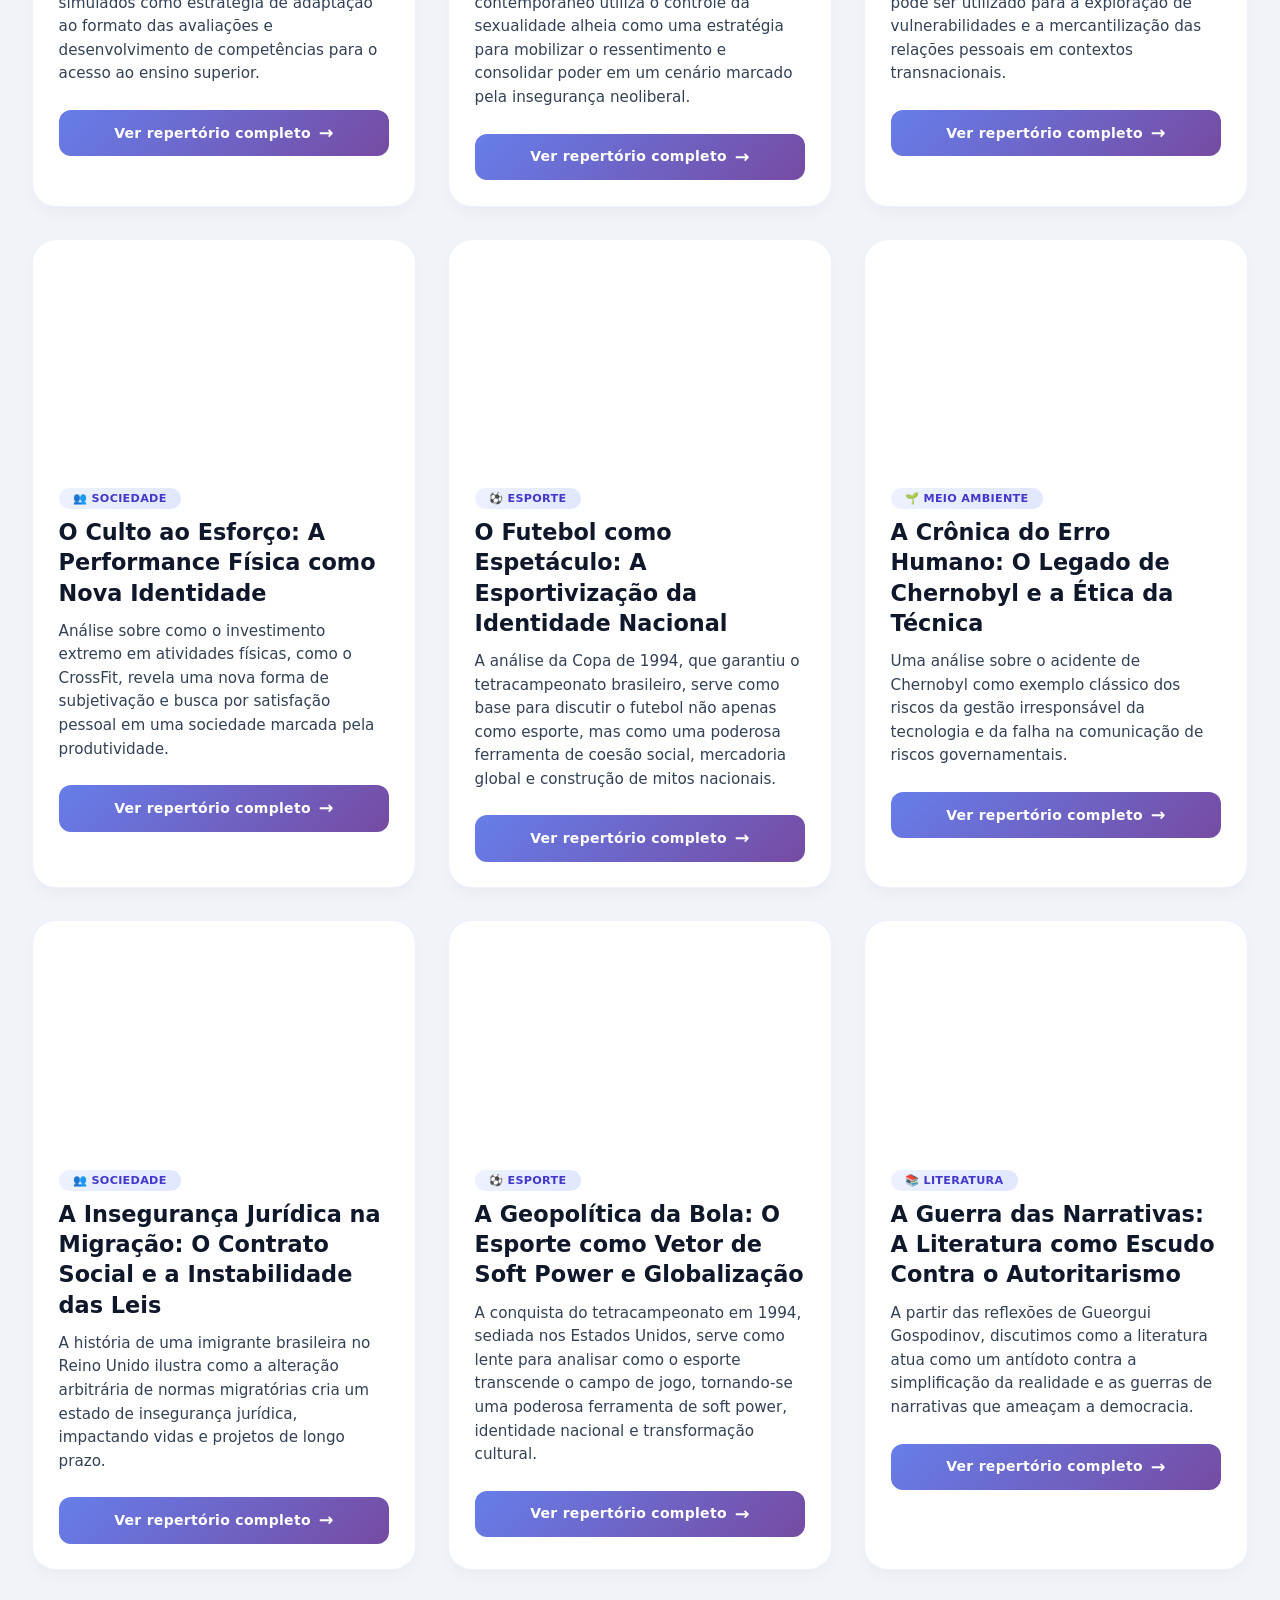
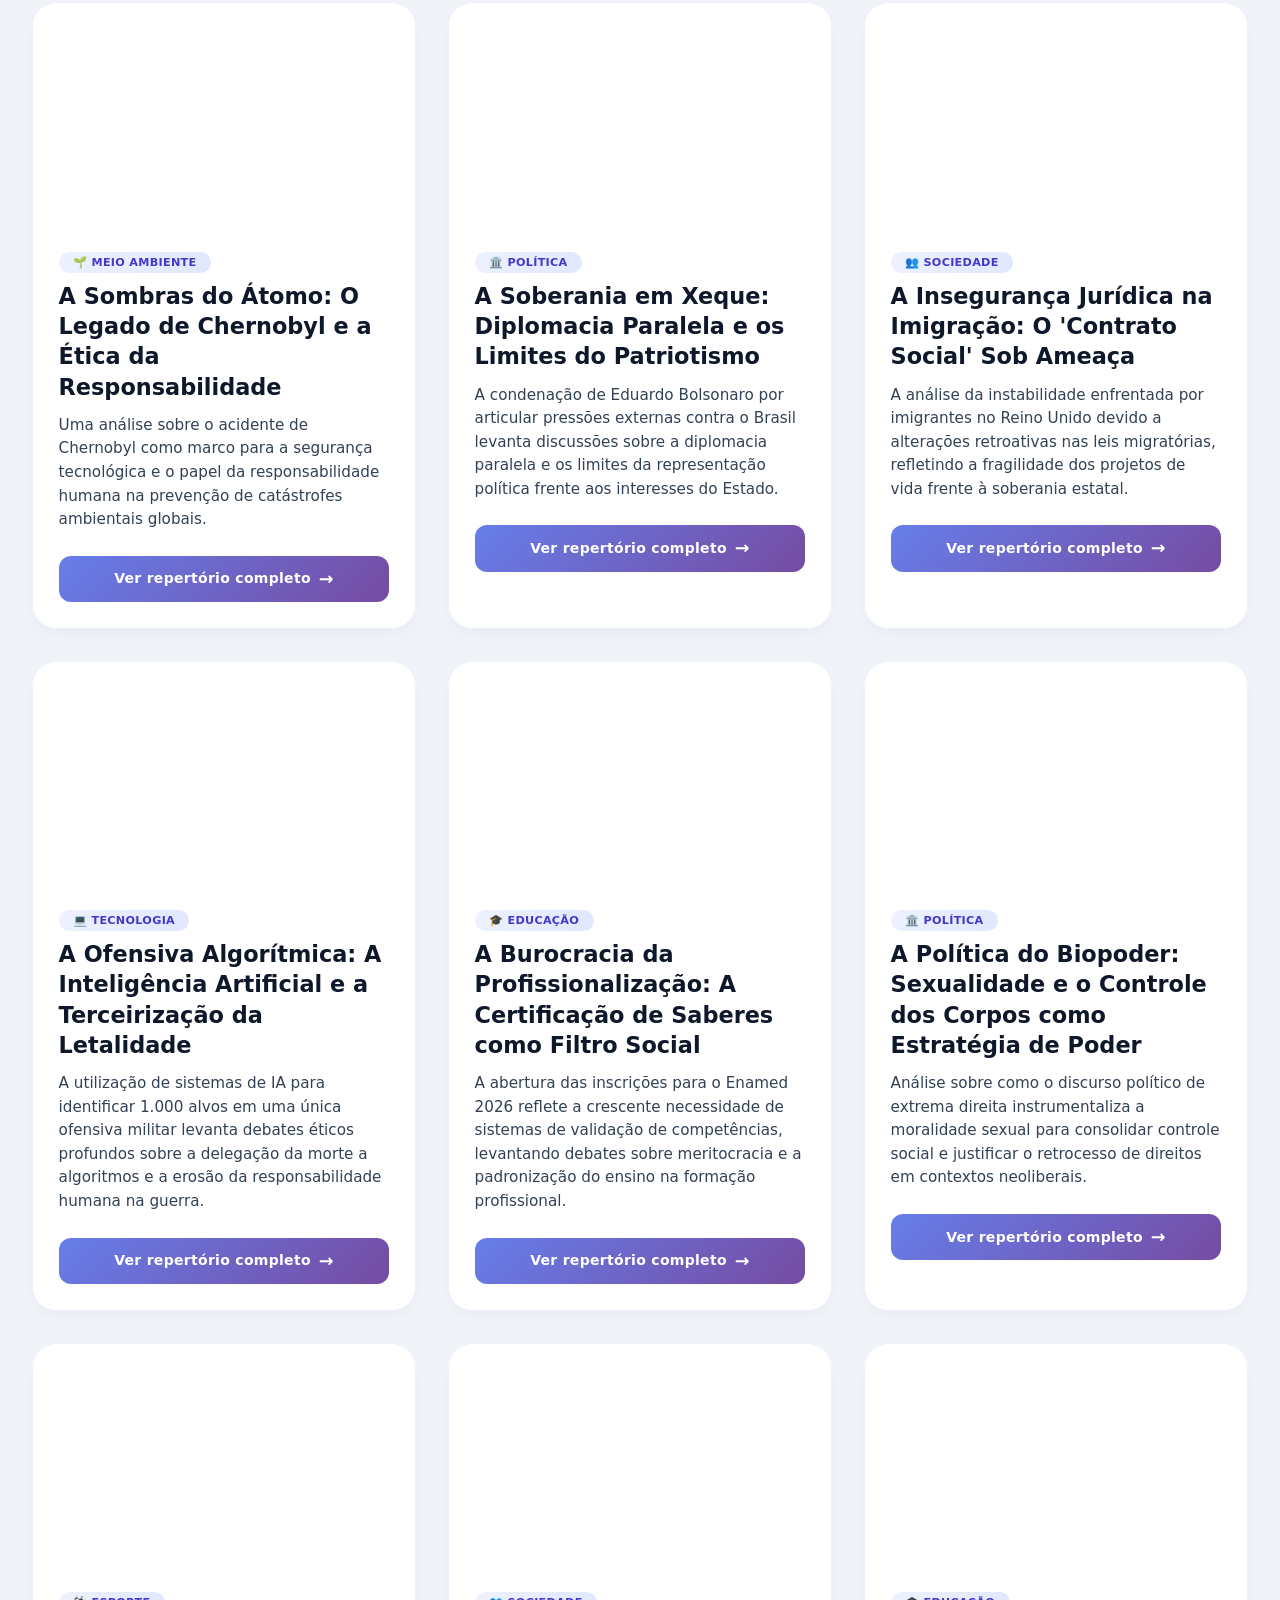
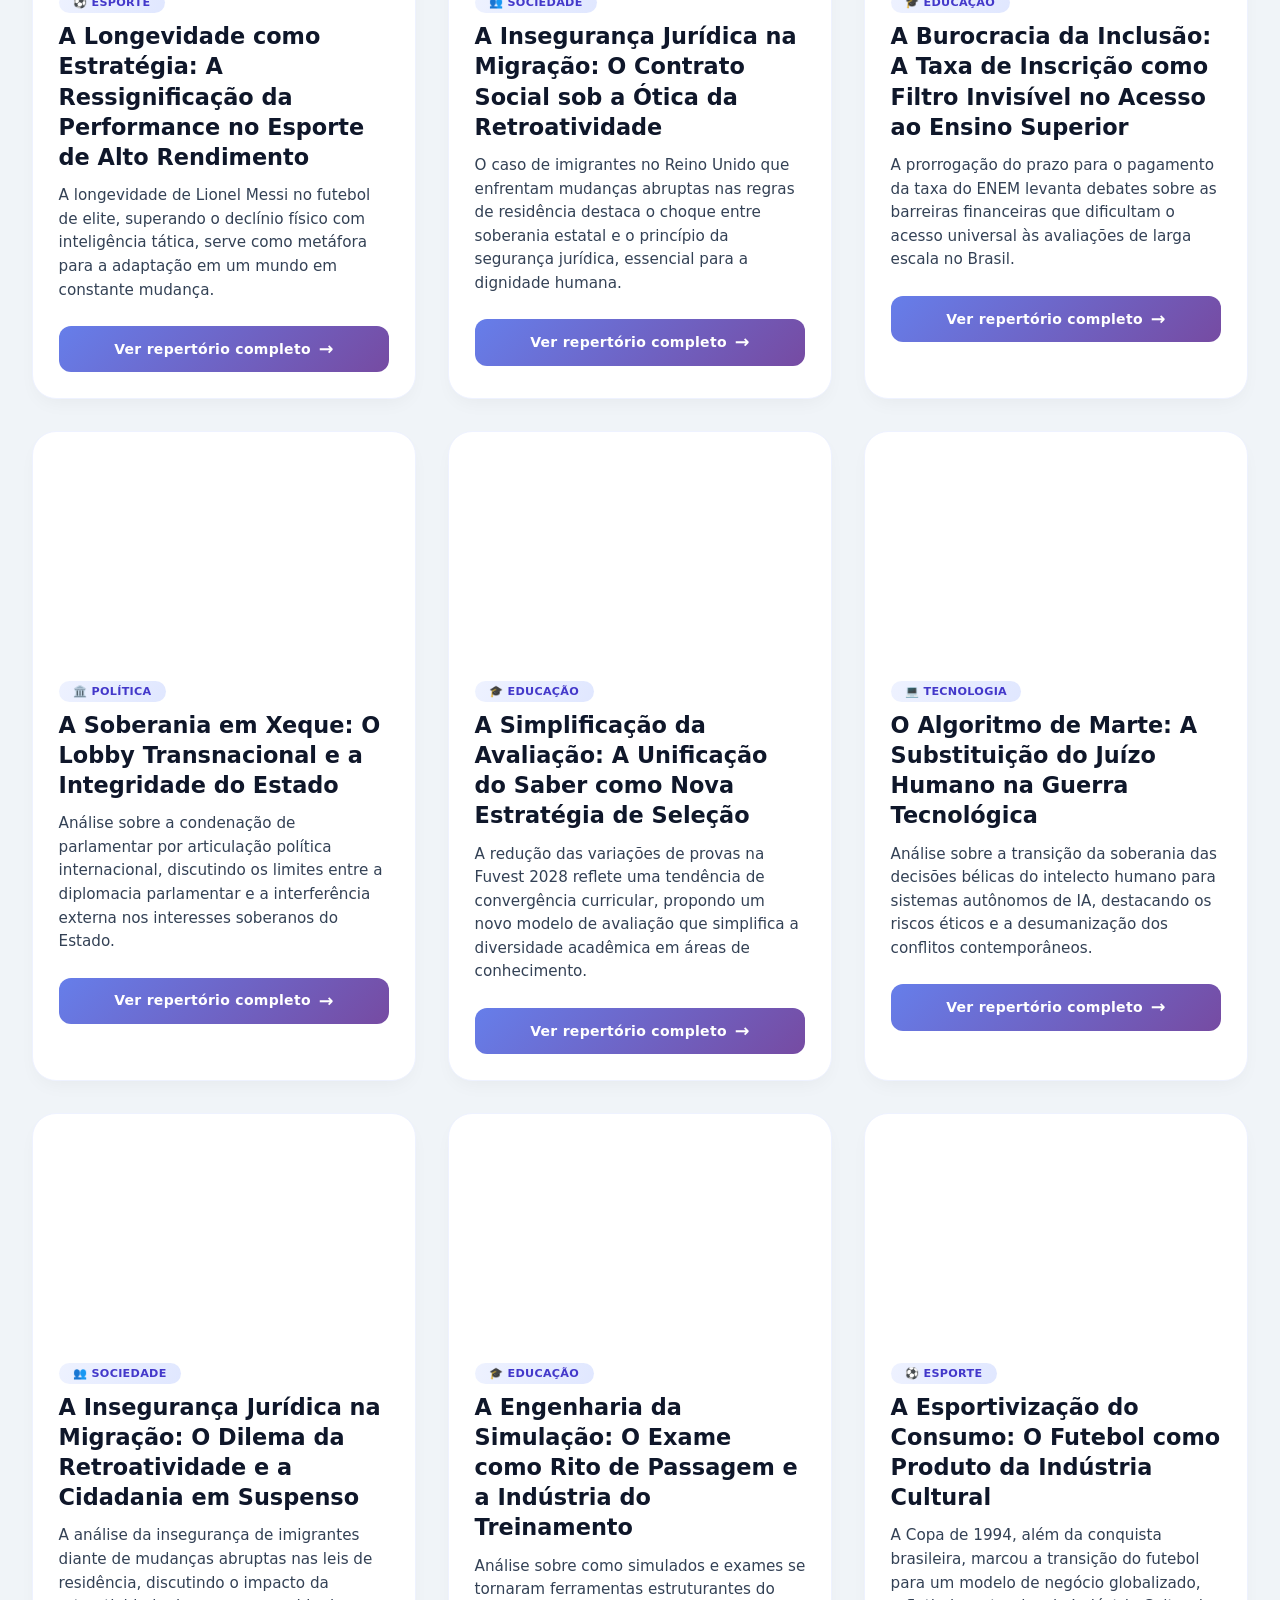
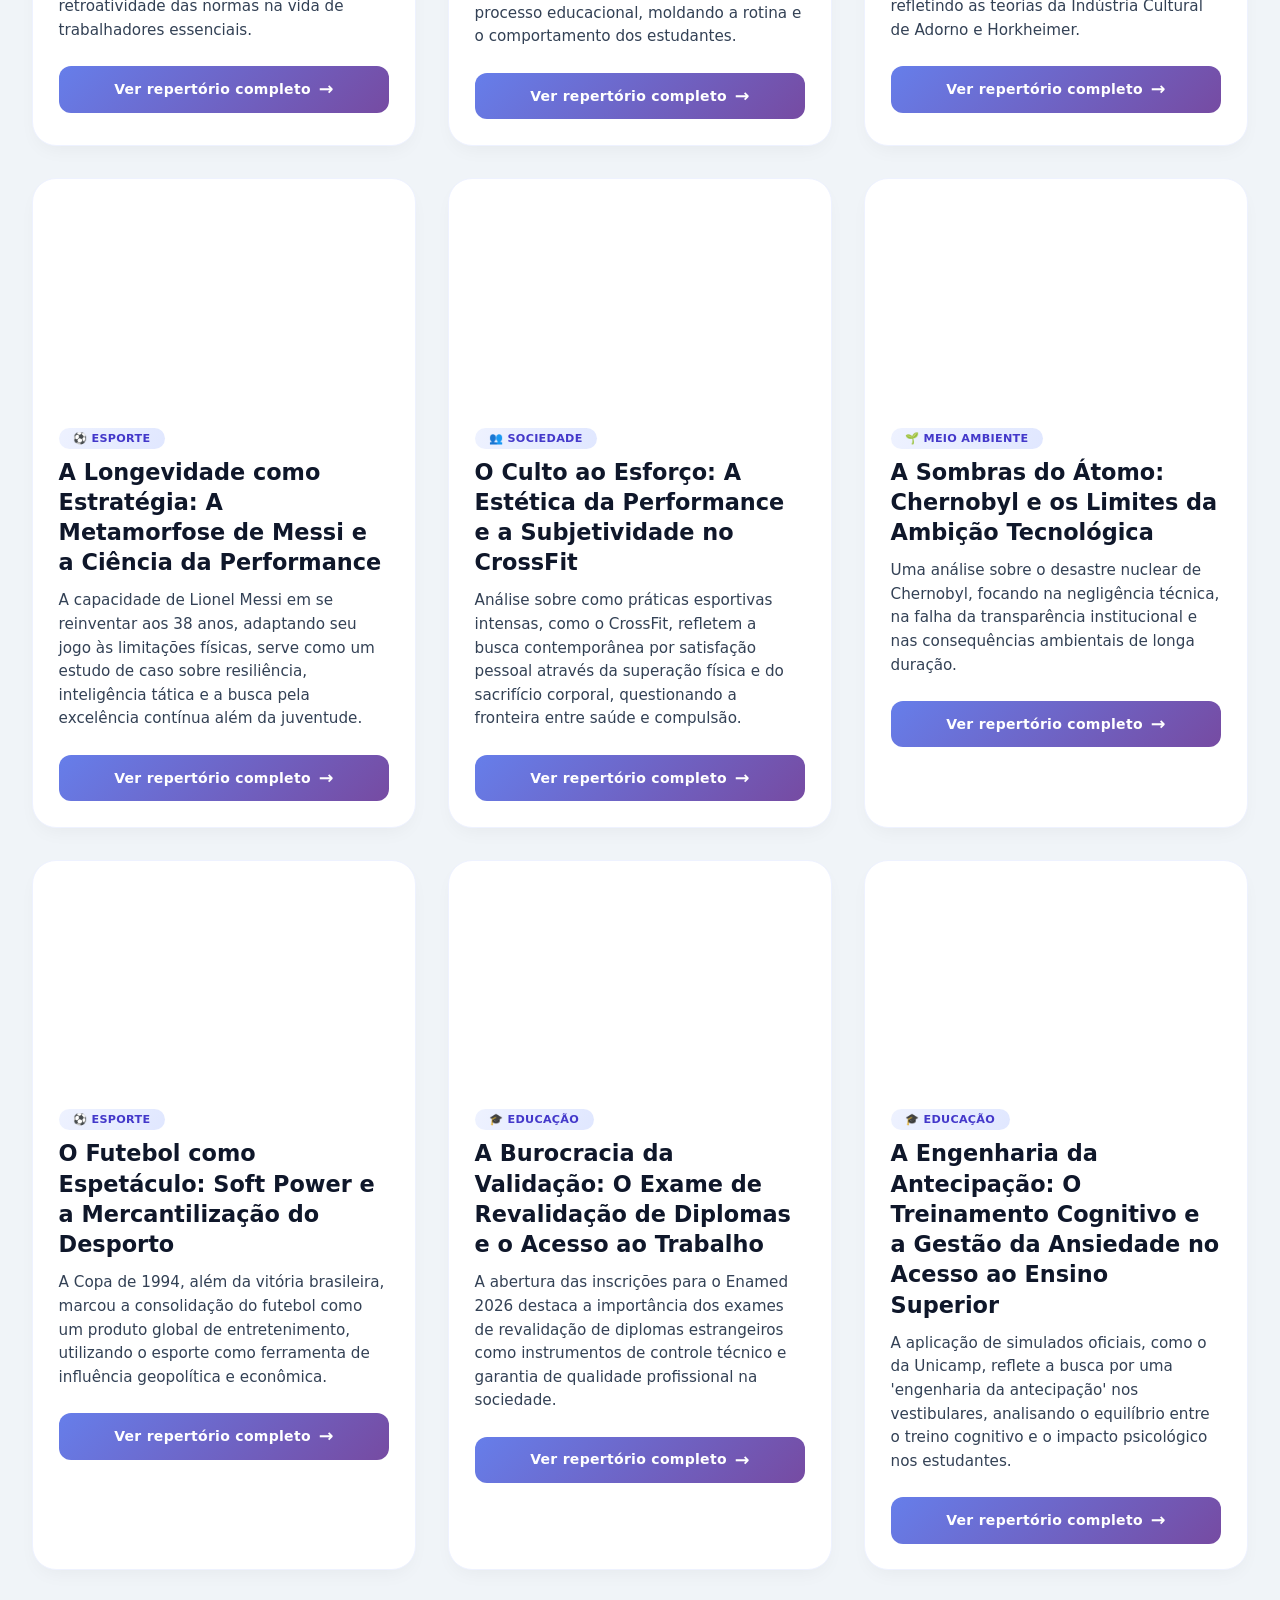
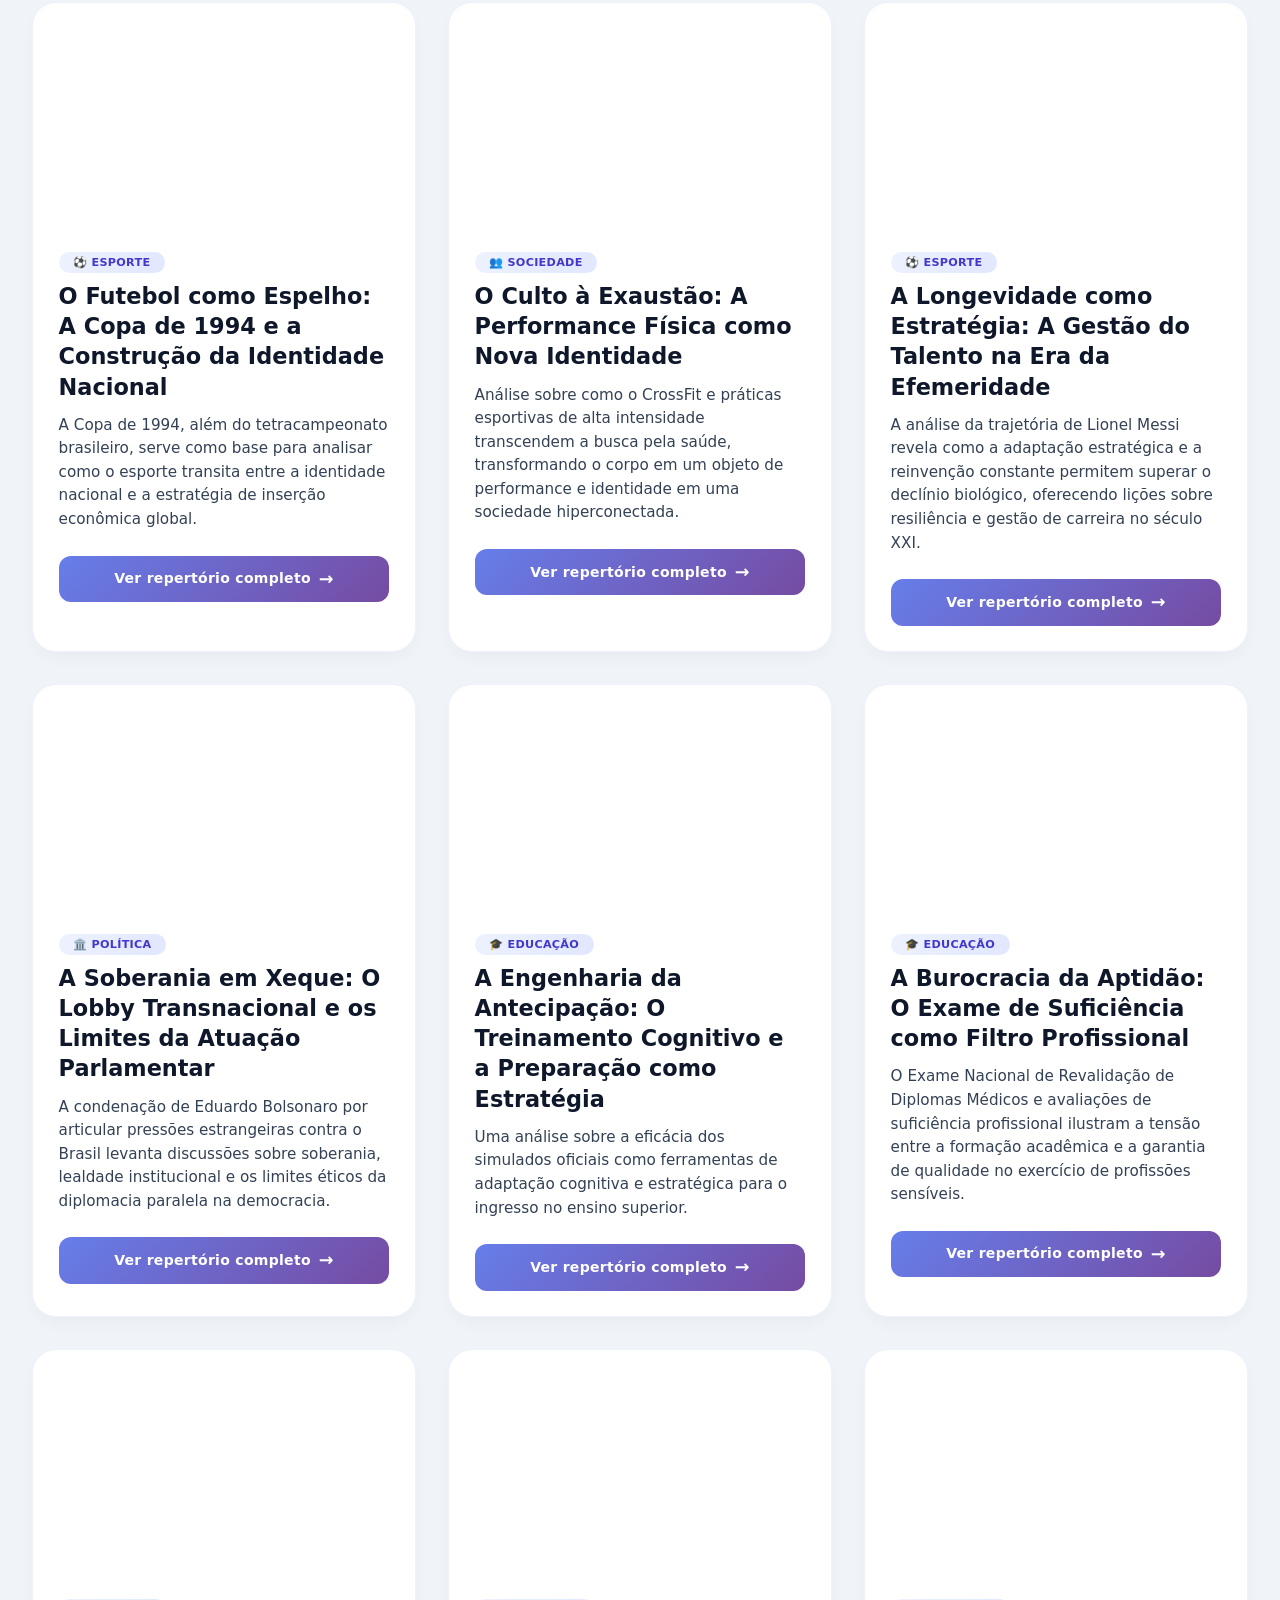
==== commit 17098ad2: "Remove SVG from heading in index.html" ====
--- a/index.html
+++ b/index.html
@@ -29,11 +29,7 @@
 
 <main class="container">
     <section class="hero">
-        <h2> <svg xmlns="http://www.w3.org/2000/svg" width="16" height="16" fill="#8A76F0" class="bi bi-journal-bookmark-fill" viewBox="0 0 16 16">
-  <path fill-rule="evenodd" d="M6 1h6v7a.5.5 0 0 1-.757.429L9 7.083 6.757 8.43A.5.5 0 0 1 6 8z"/>
-  <path d="M3 0h10a2 2 0 0 1 2 2v12a2 2 0 0 1-2 2H3a2 2 0 0 1-2-2v-1h1v1a1 1 0 0 0 1 1h10a1 1 0 0 0 1-1V2a1 1 0 0 0-1-1H3a1 1 0 0 0-1 1v1H1V2a2 2 0 0 1 2-2"/>
-  <path d="M1 5v-.5a.5.5 0 0 1 1 0V5h.5a.5.5 0 0 1 0 1h-2a.5.5 0 0 1 0-1zm0 3v-.5a.5.5 0 0 1 1 0V8h.5a.5.5 0 0 1 0 1h-2a.5.5 0 0 1 0-1zm0 3v-.5a.5.5 0 0 1 1 0v.5h.5a.5.5 0 0 1 0 1h-2a.5.5 0 0 1 0-1z"/>
-</svg> Domine a redação com repertórios estratégicos</h2>
+        <h2>Domine a redação com repertórios estratégicos</h2>
         <p>Filmes, livros, filósofos, dados e citações — tudo na ponta dos dedos.</p>
         
         <div class="search-wrapper">
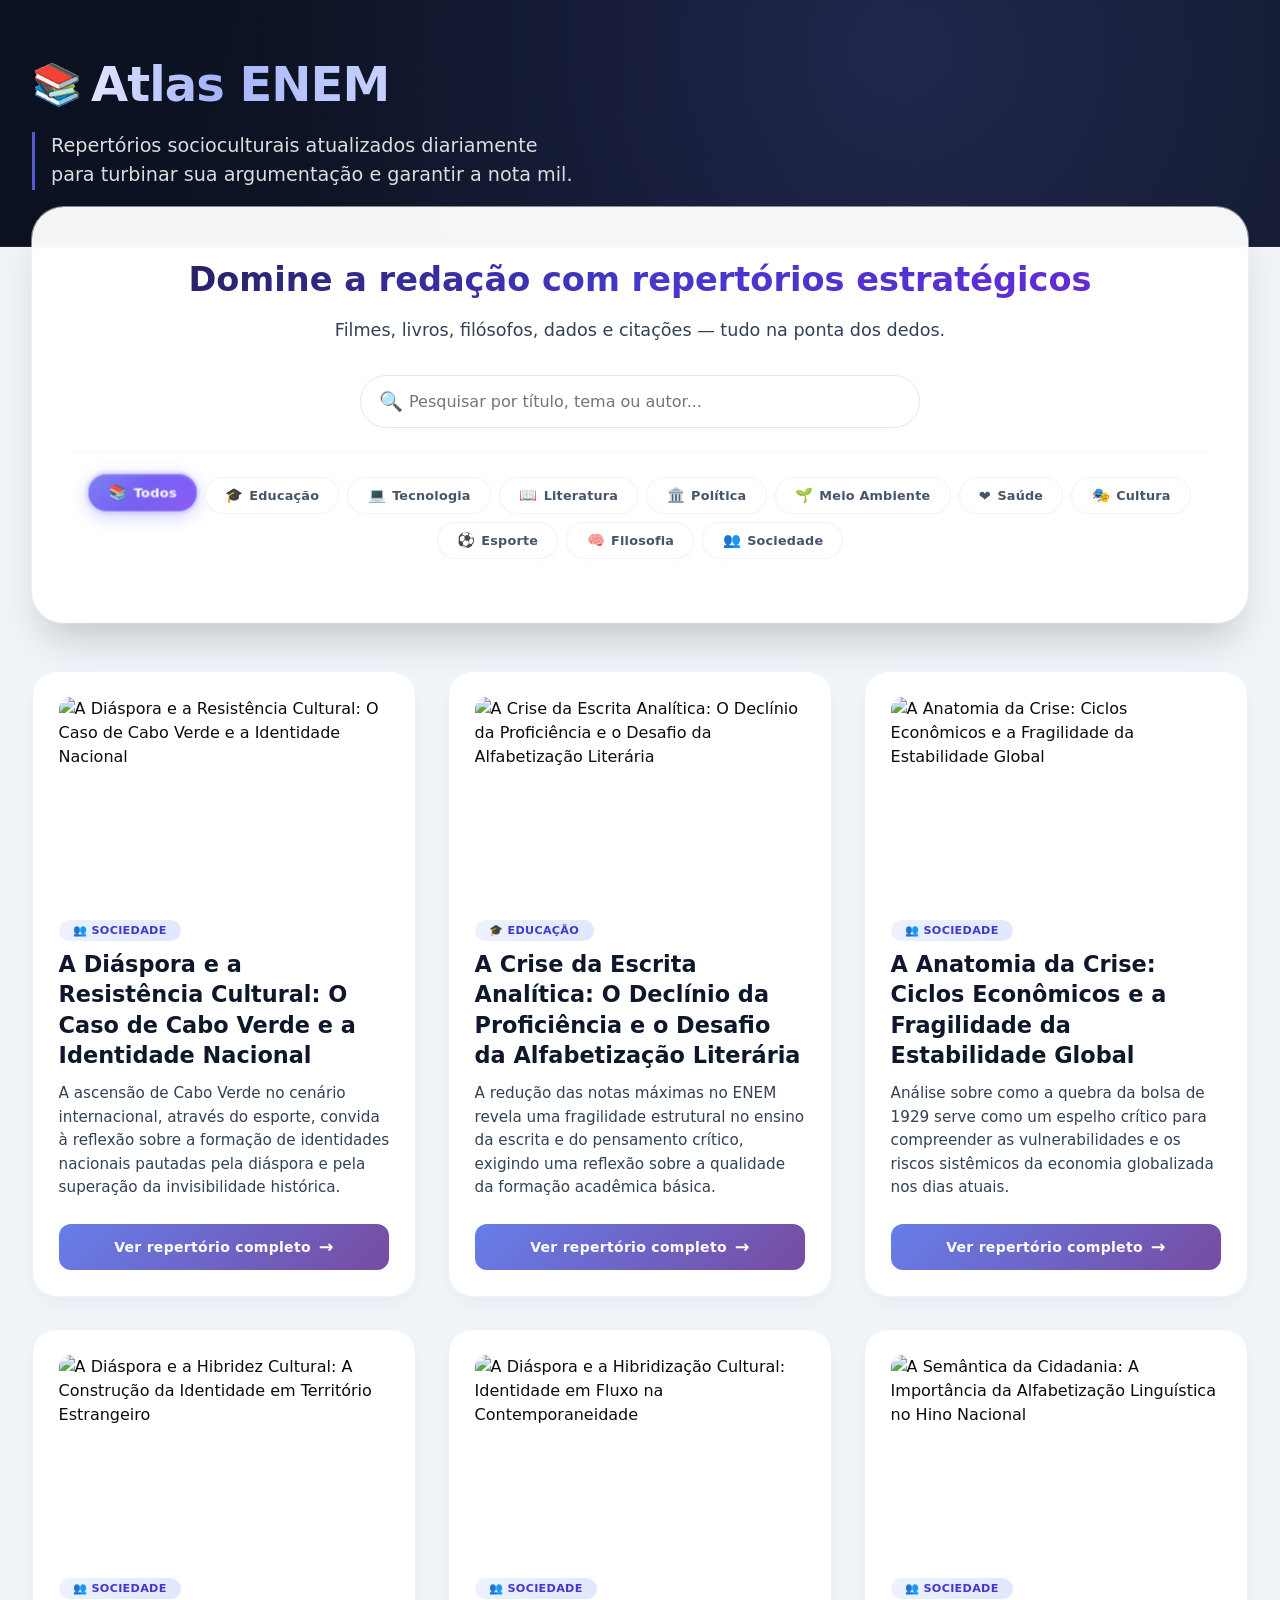
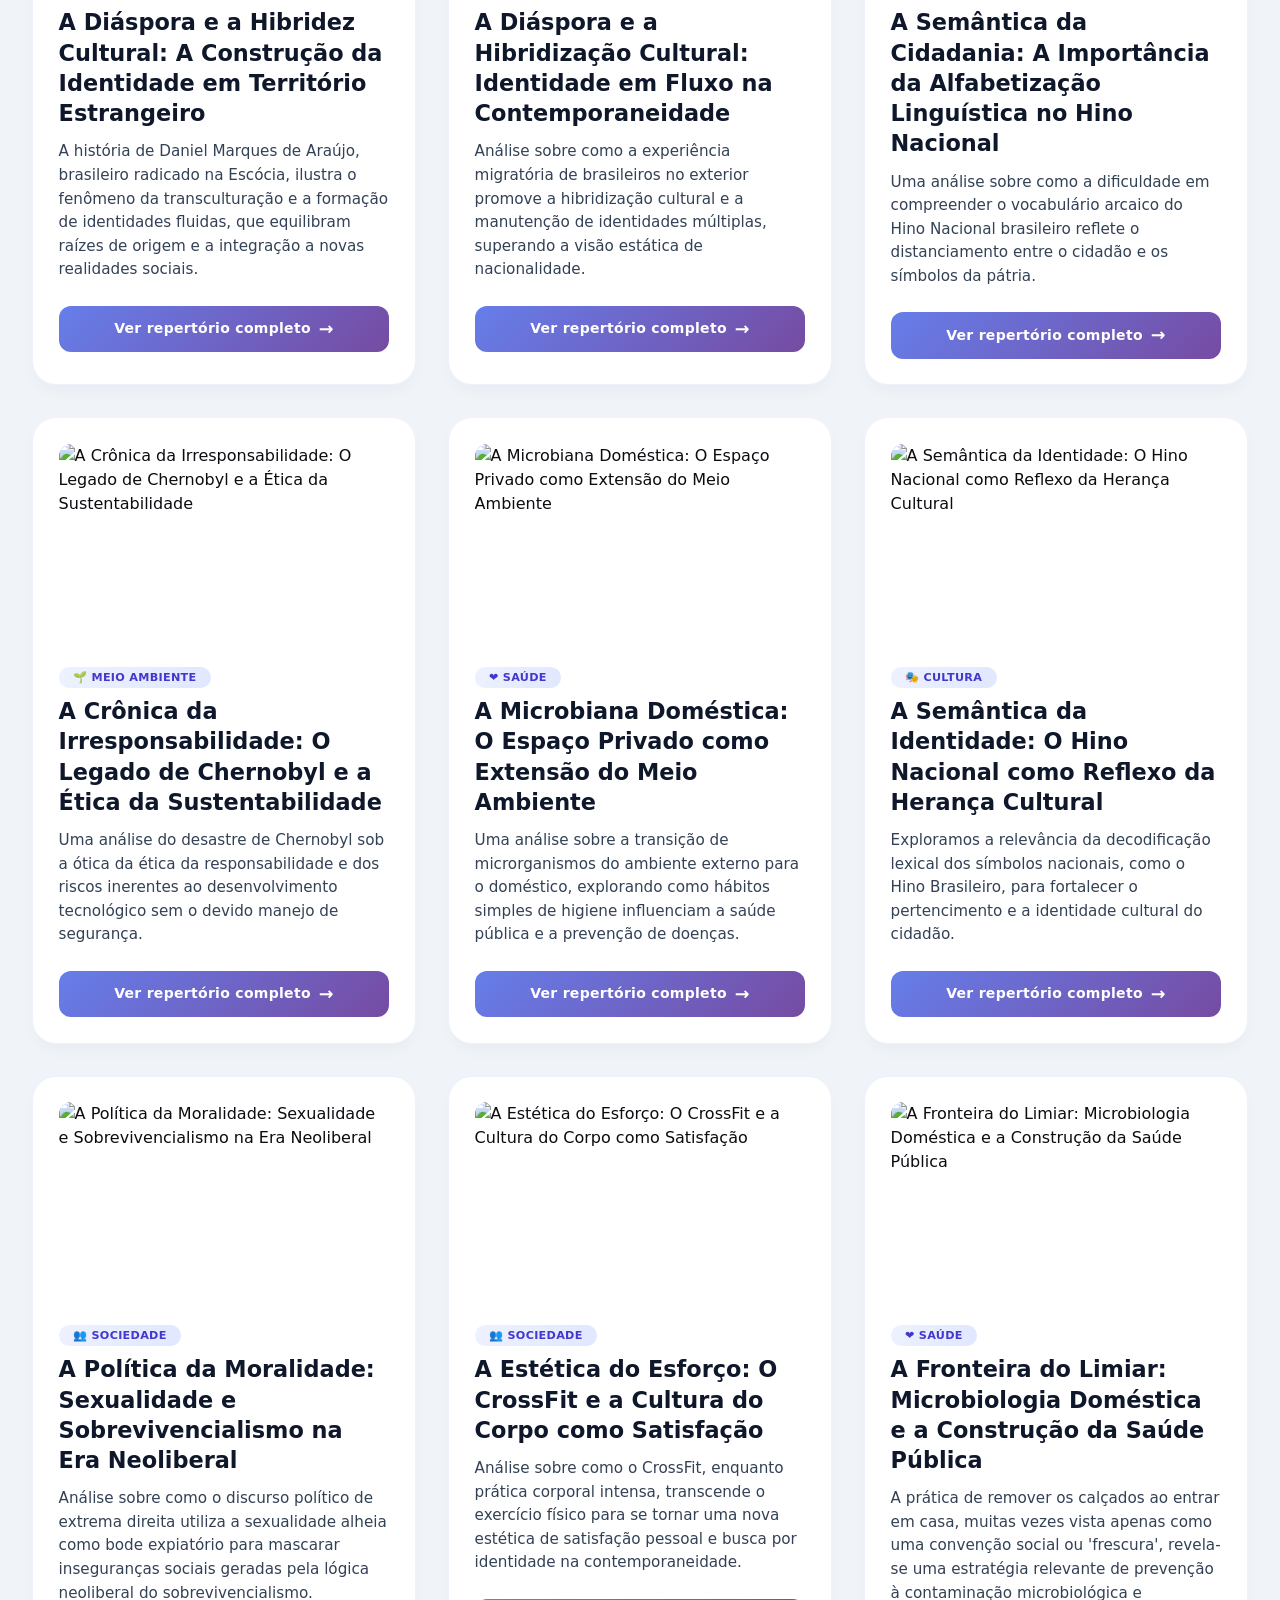
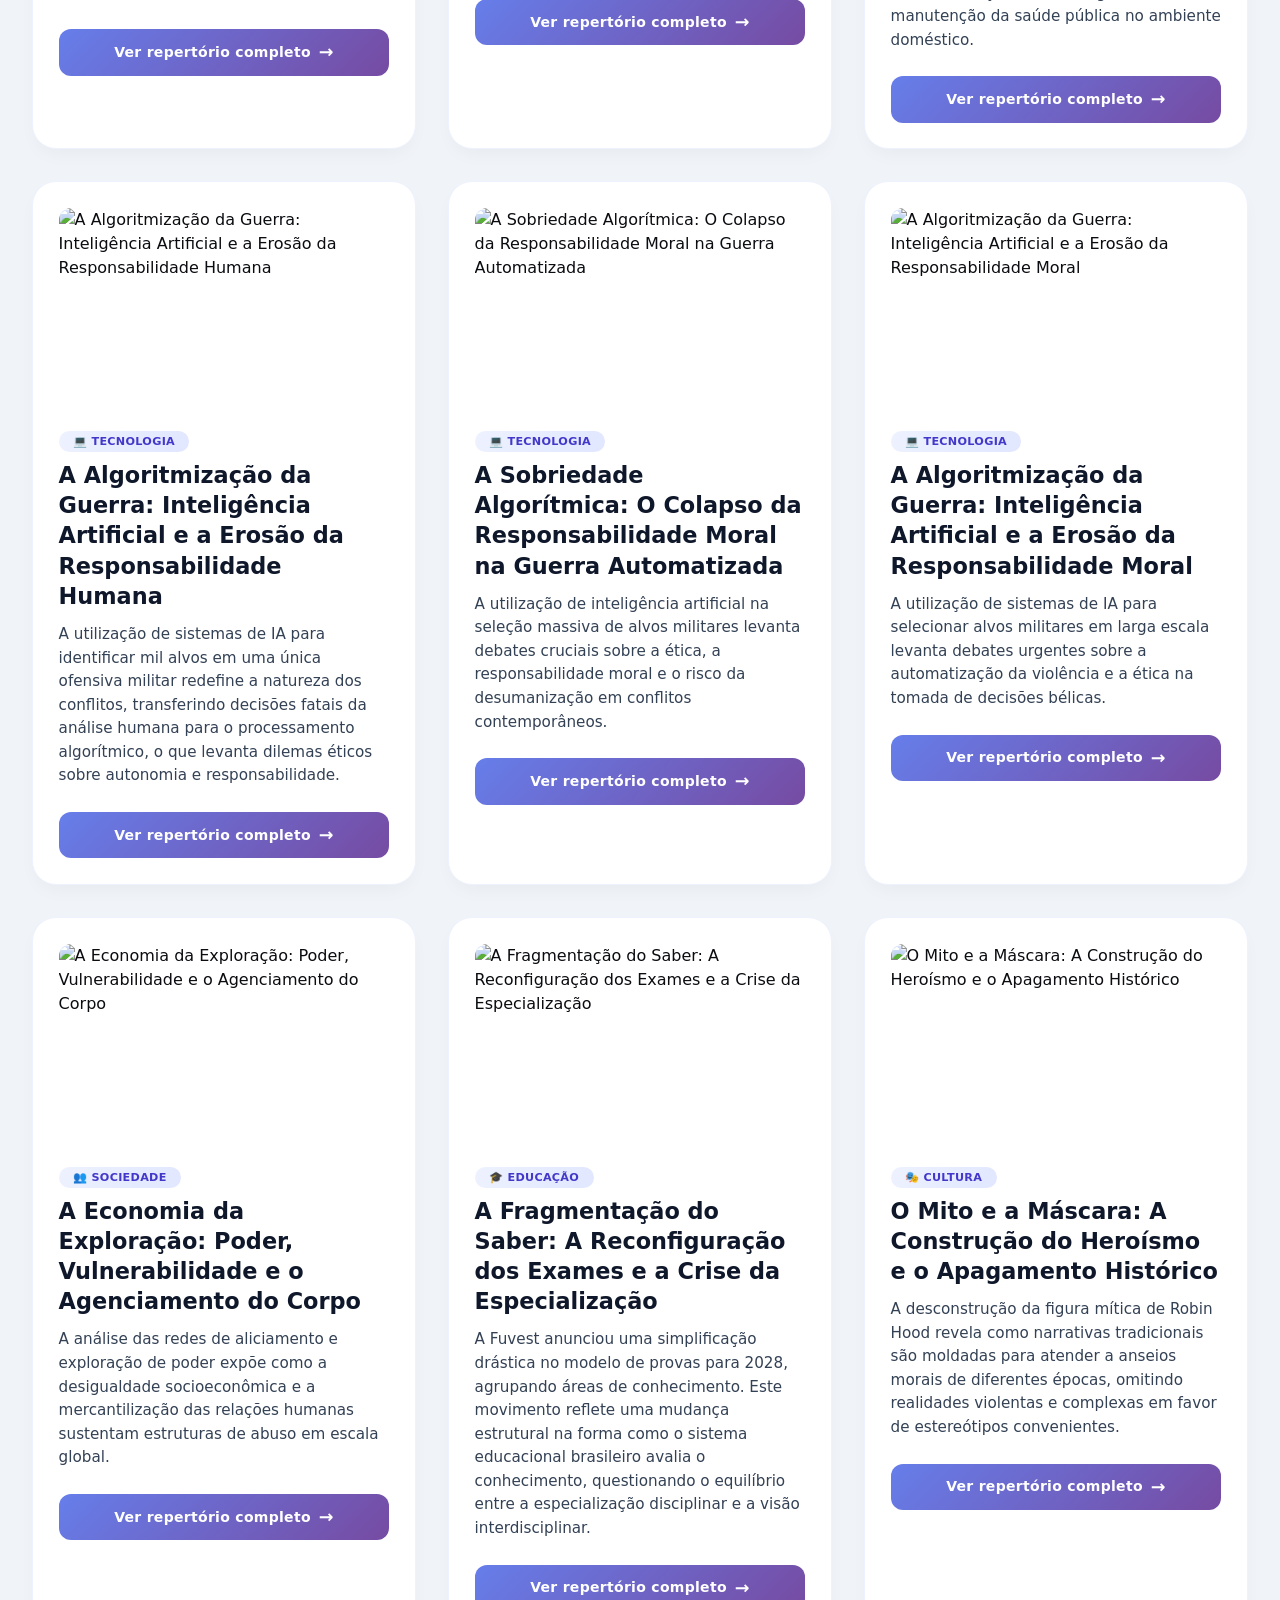
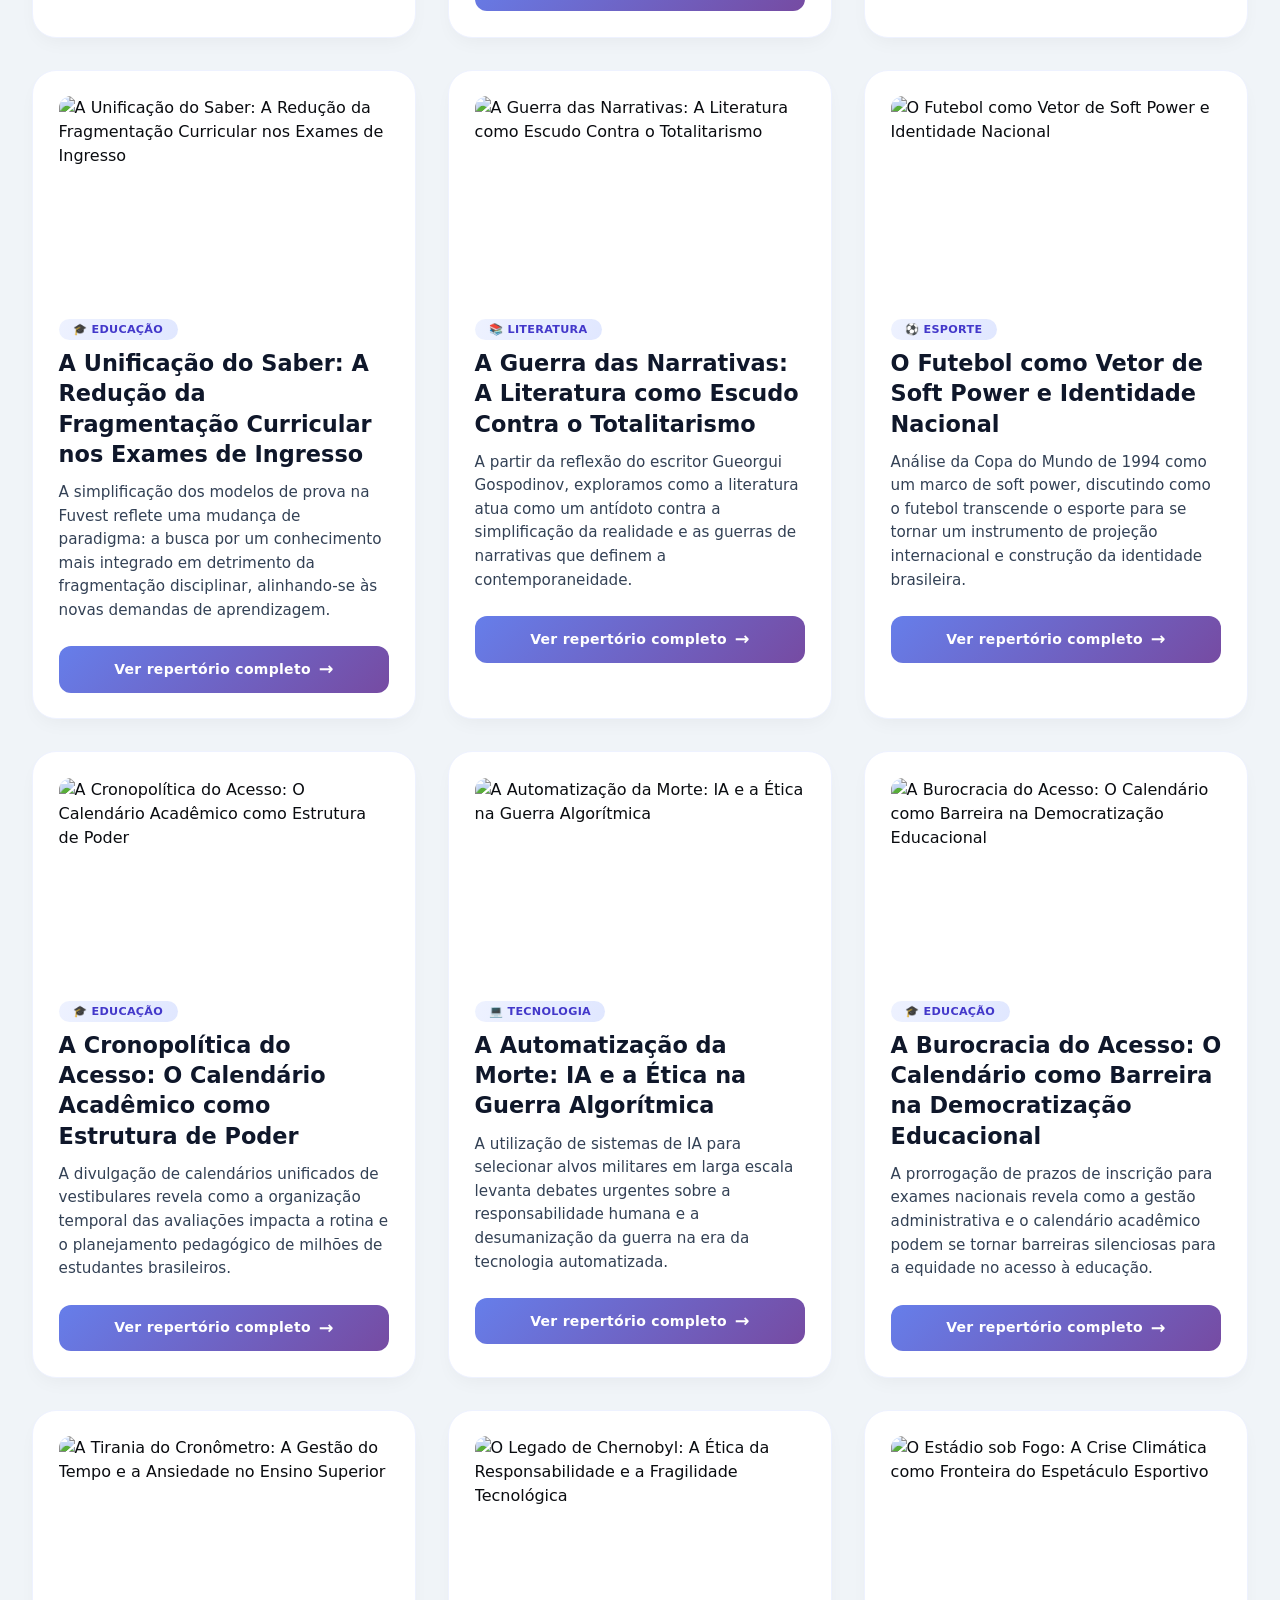
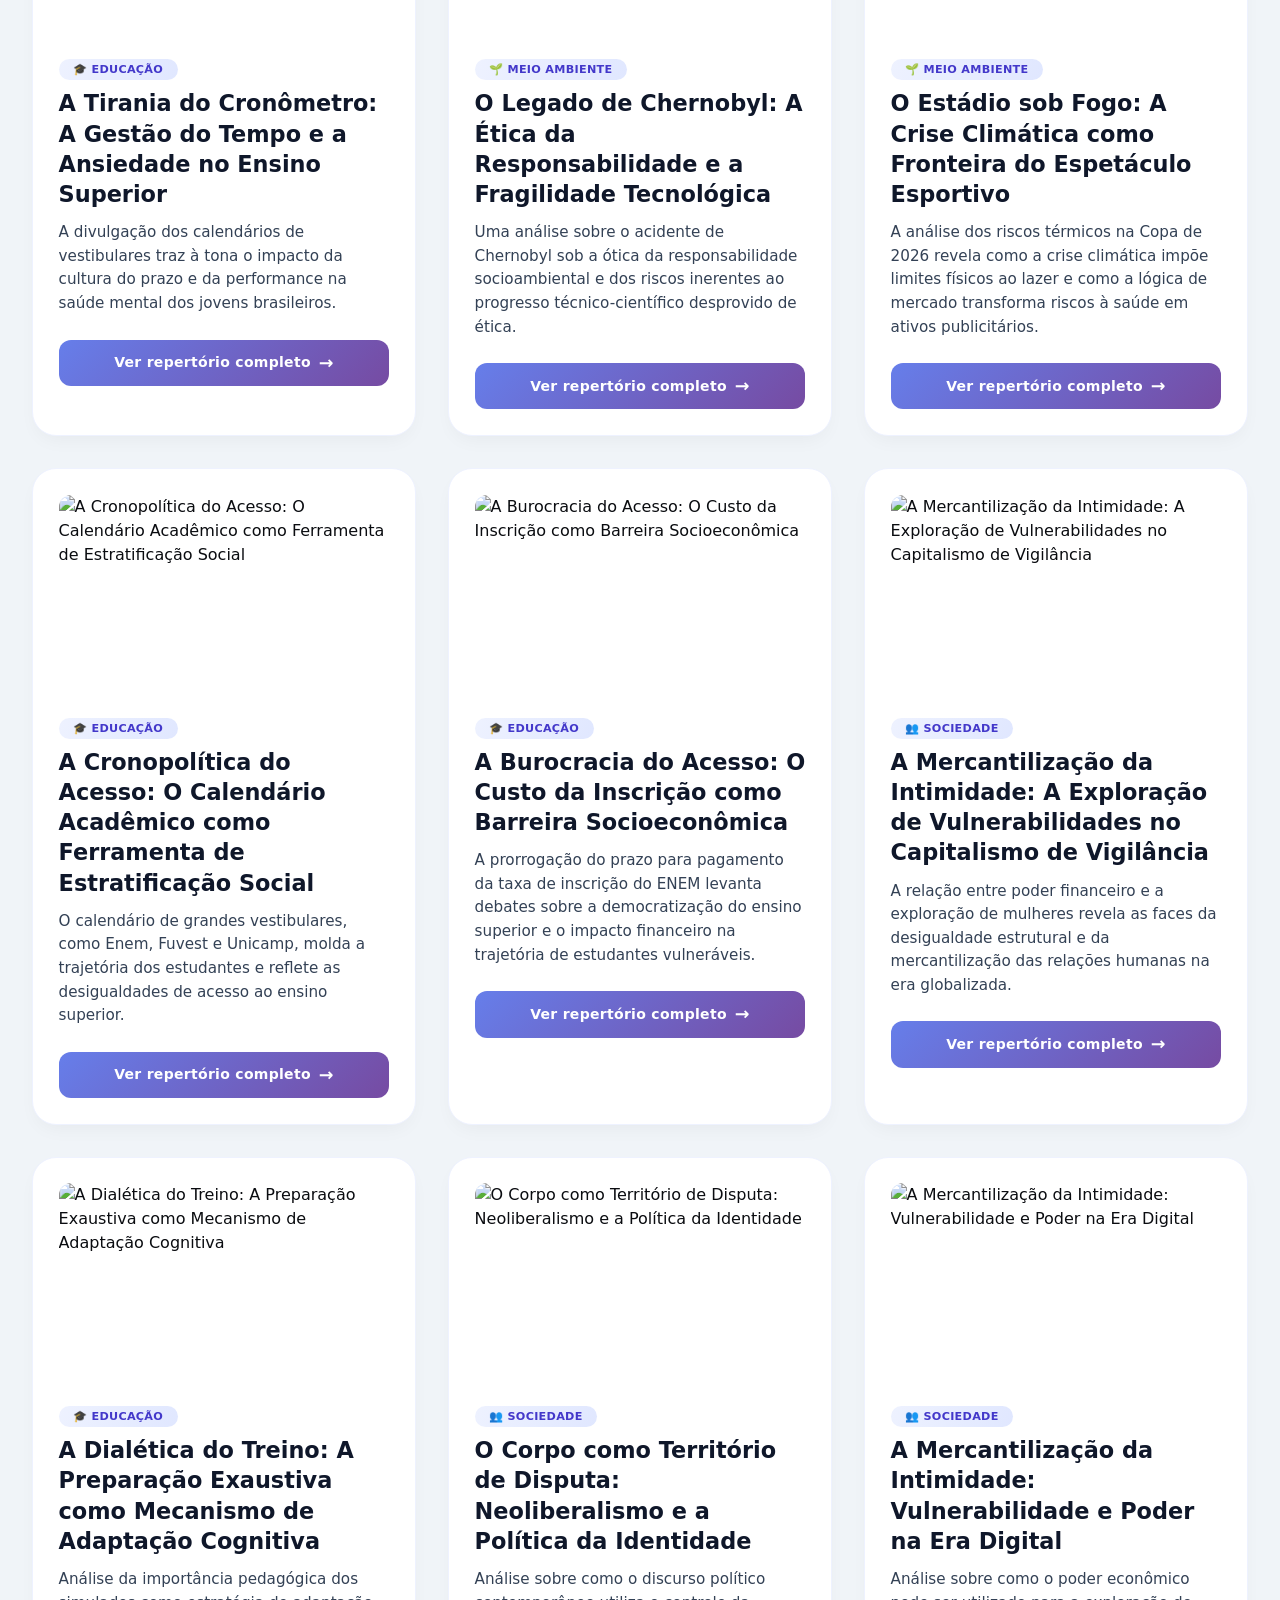
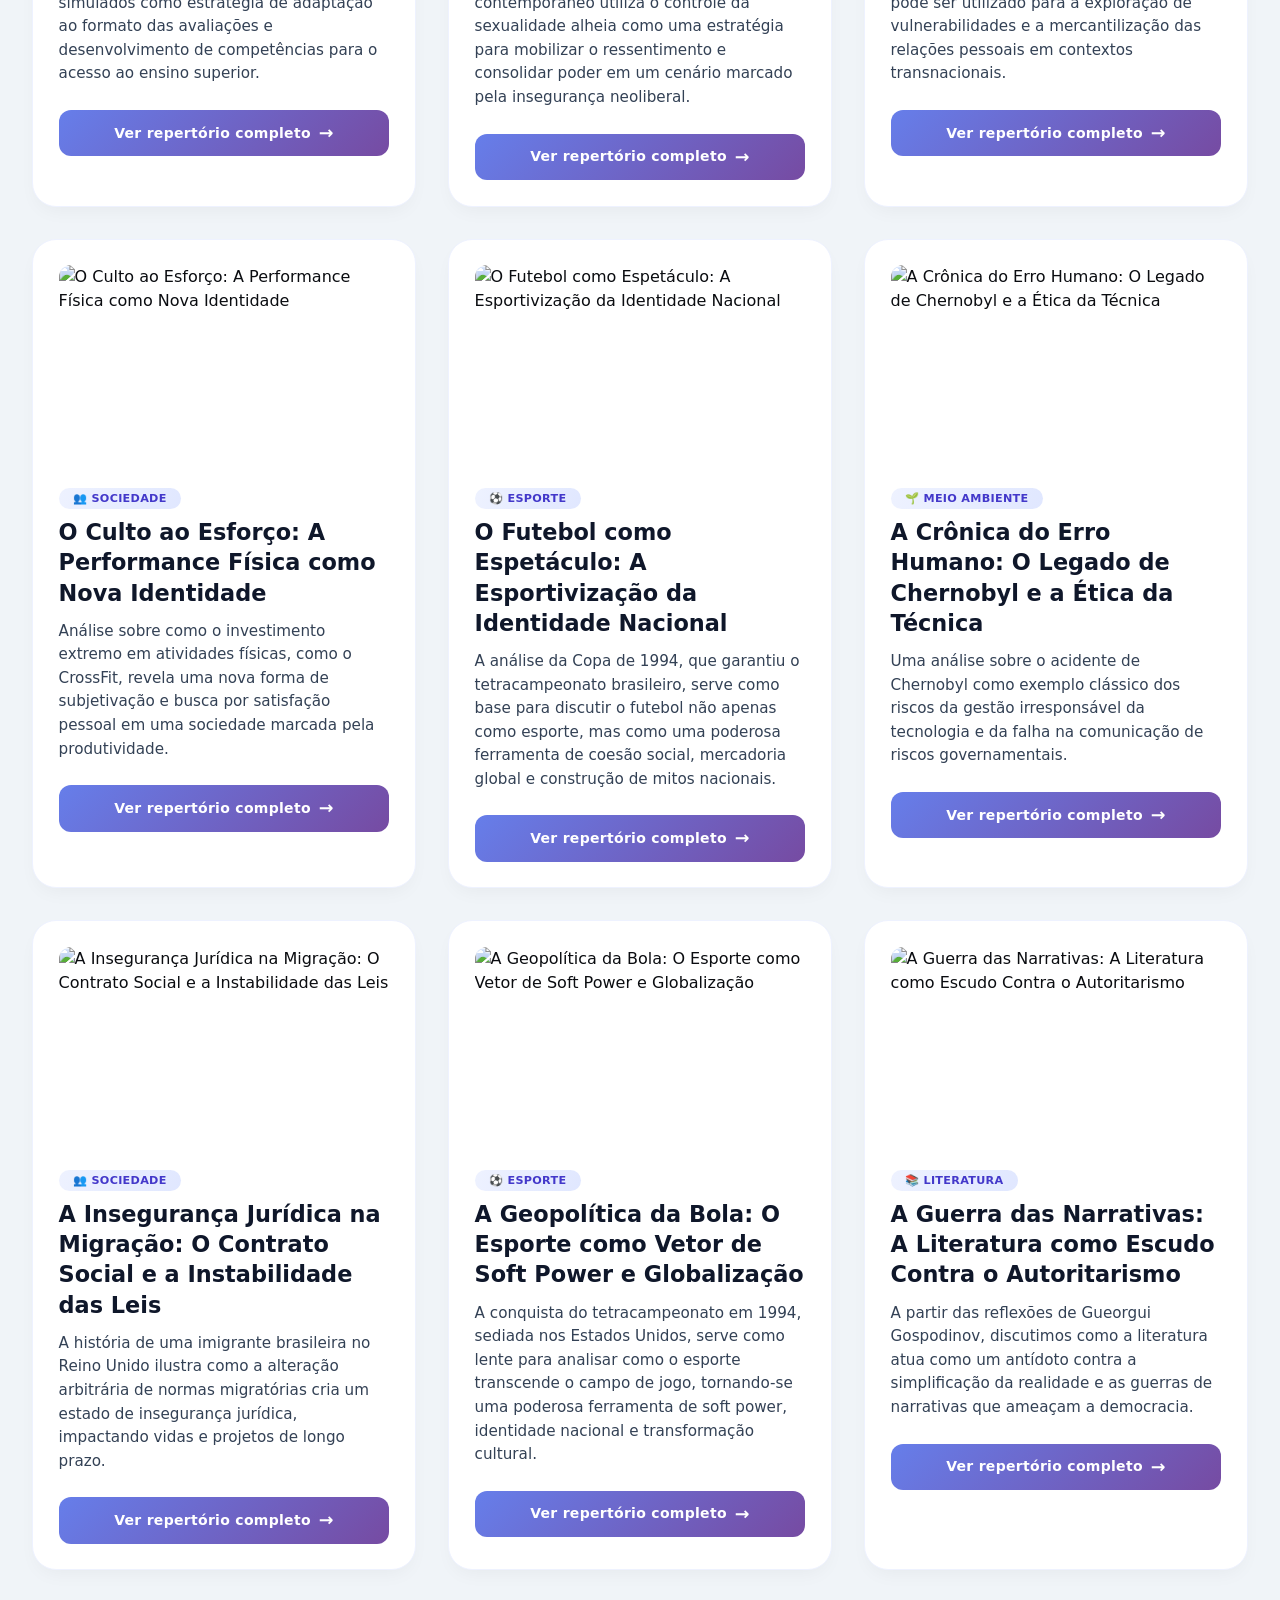
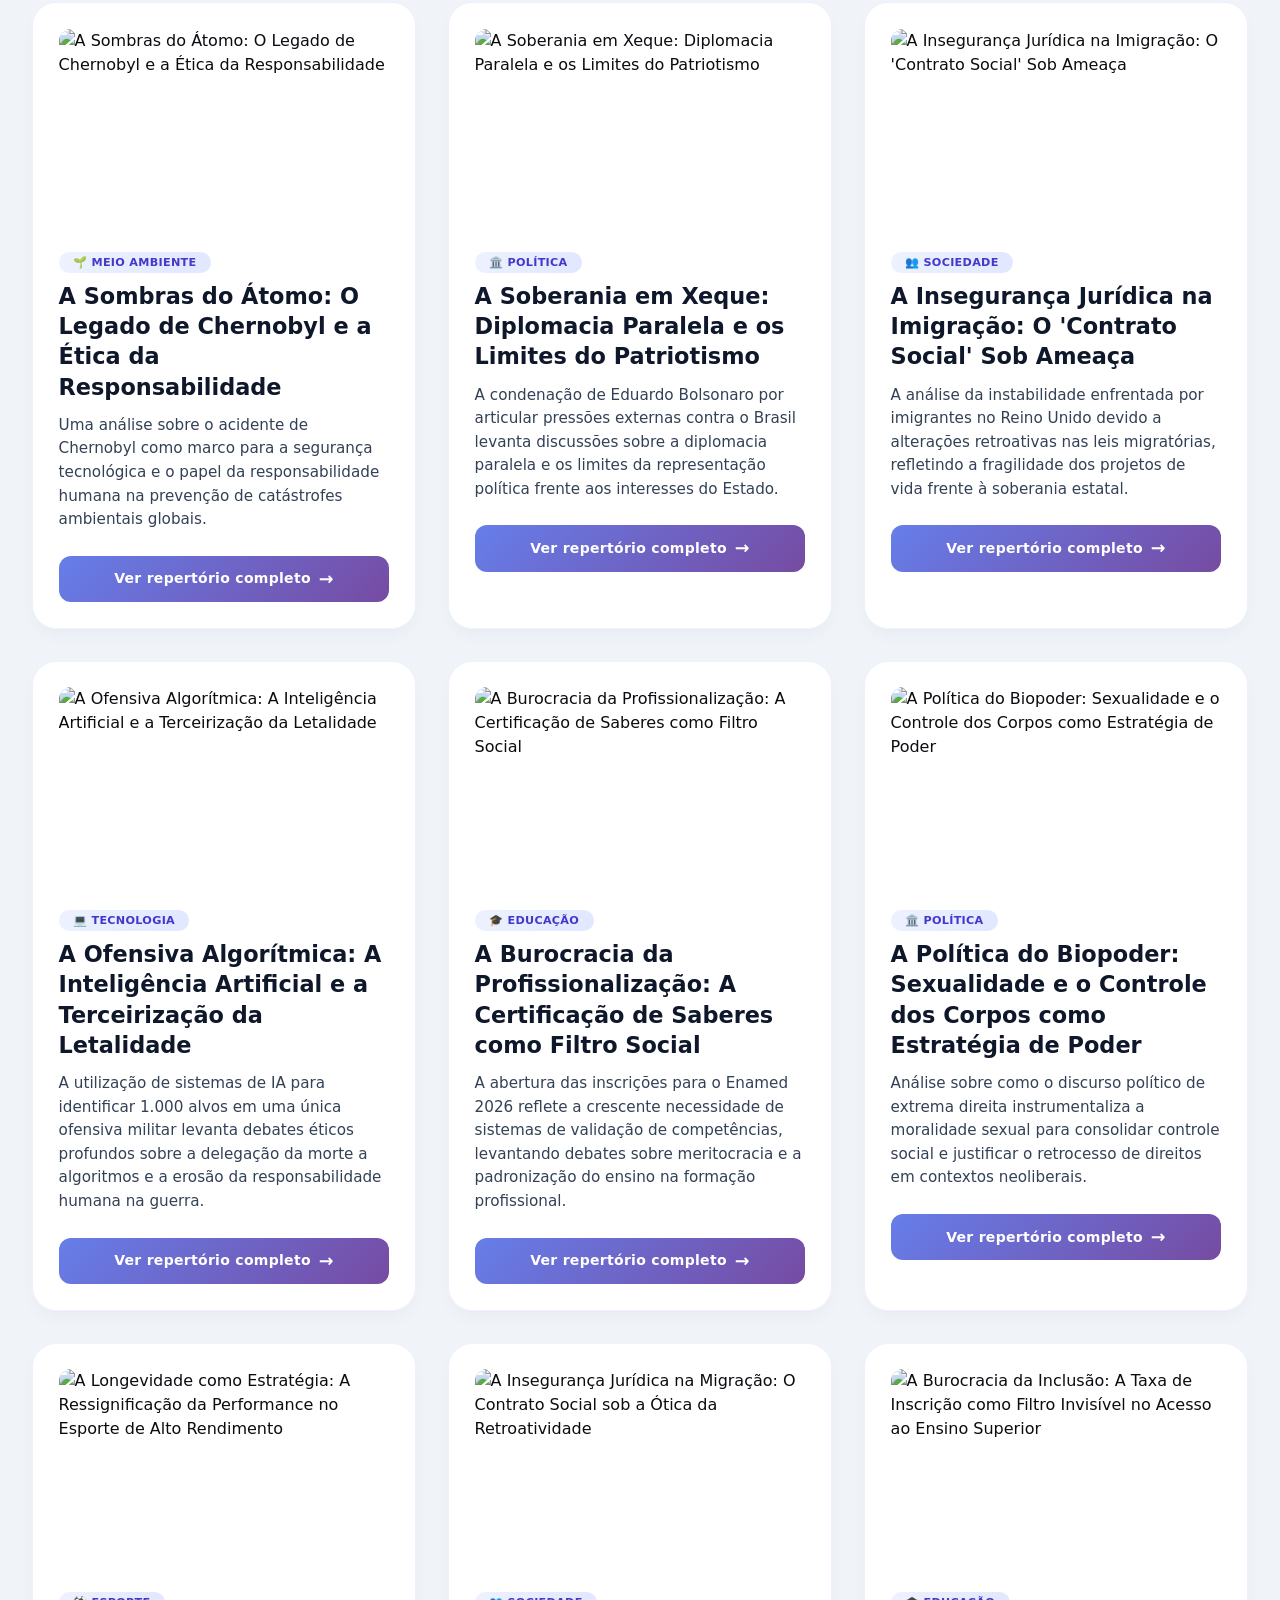
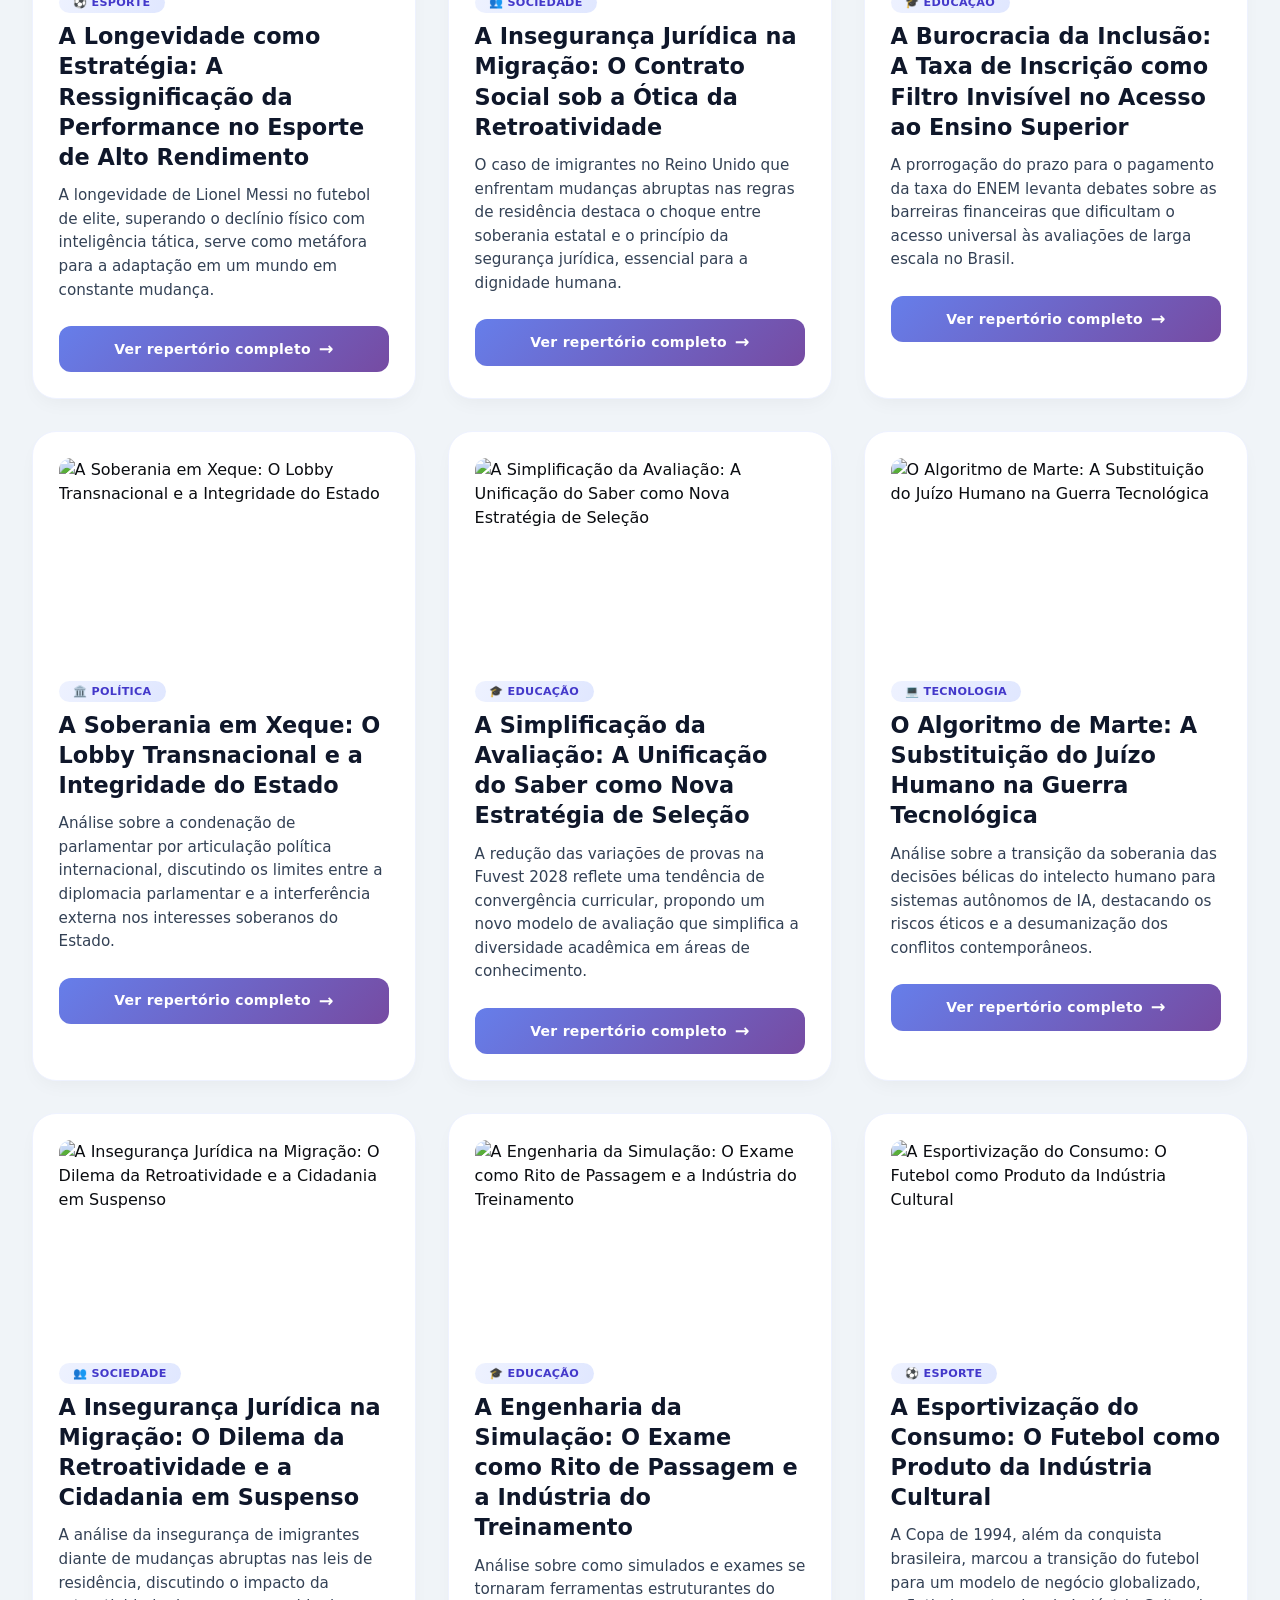
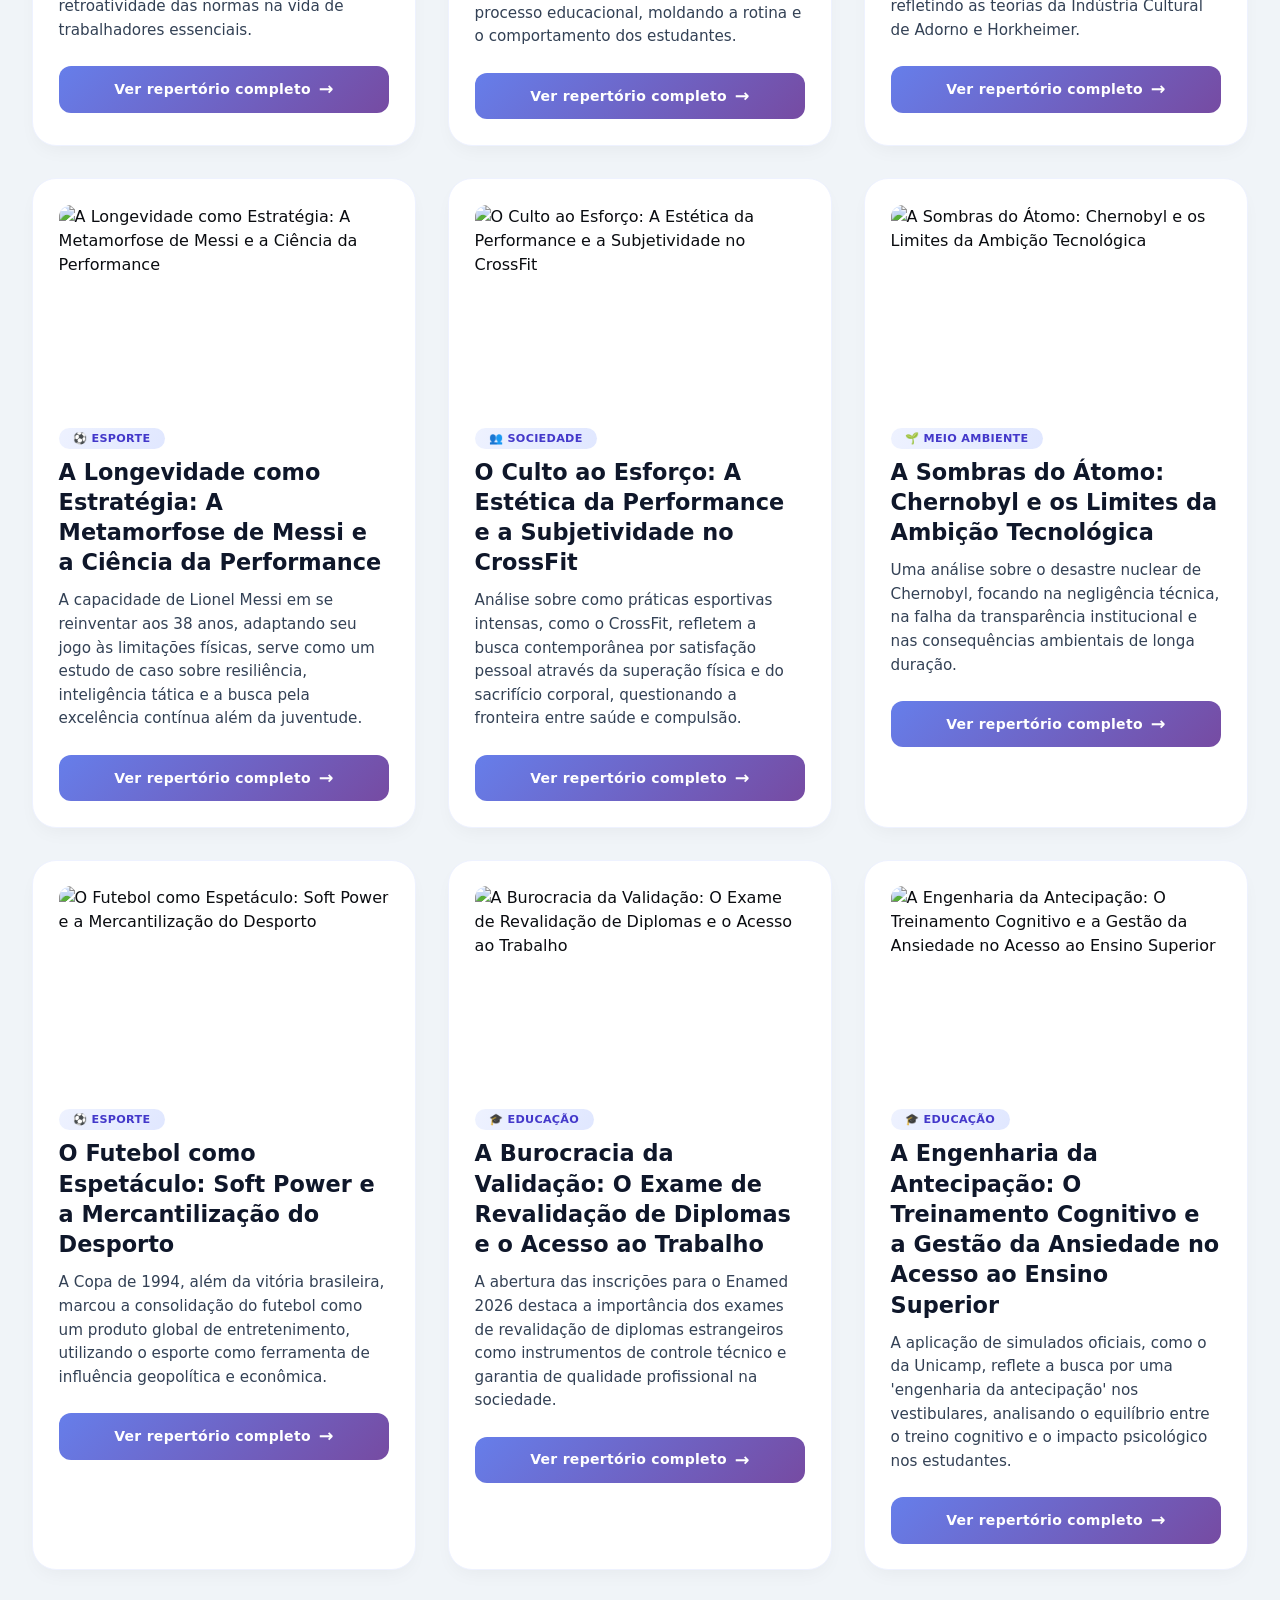
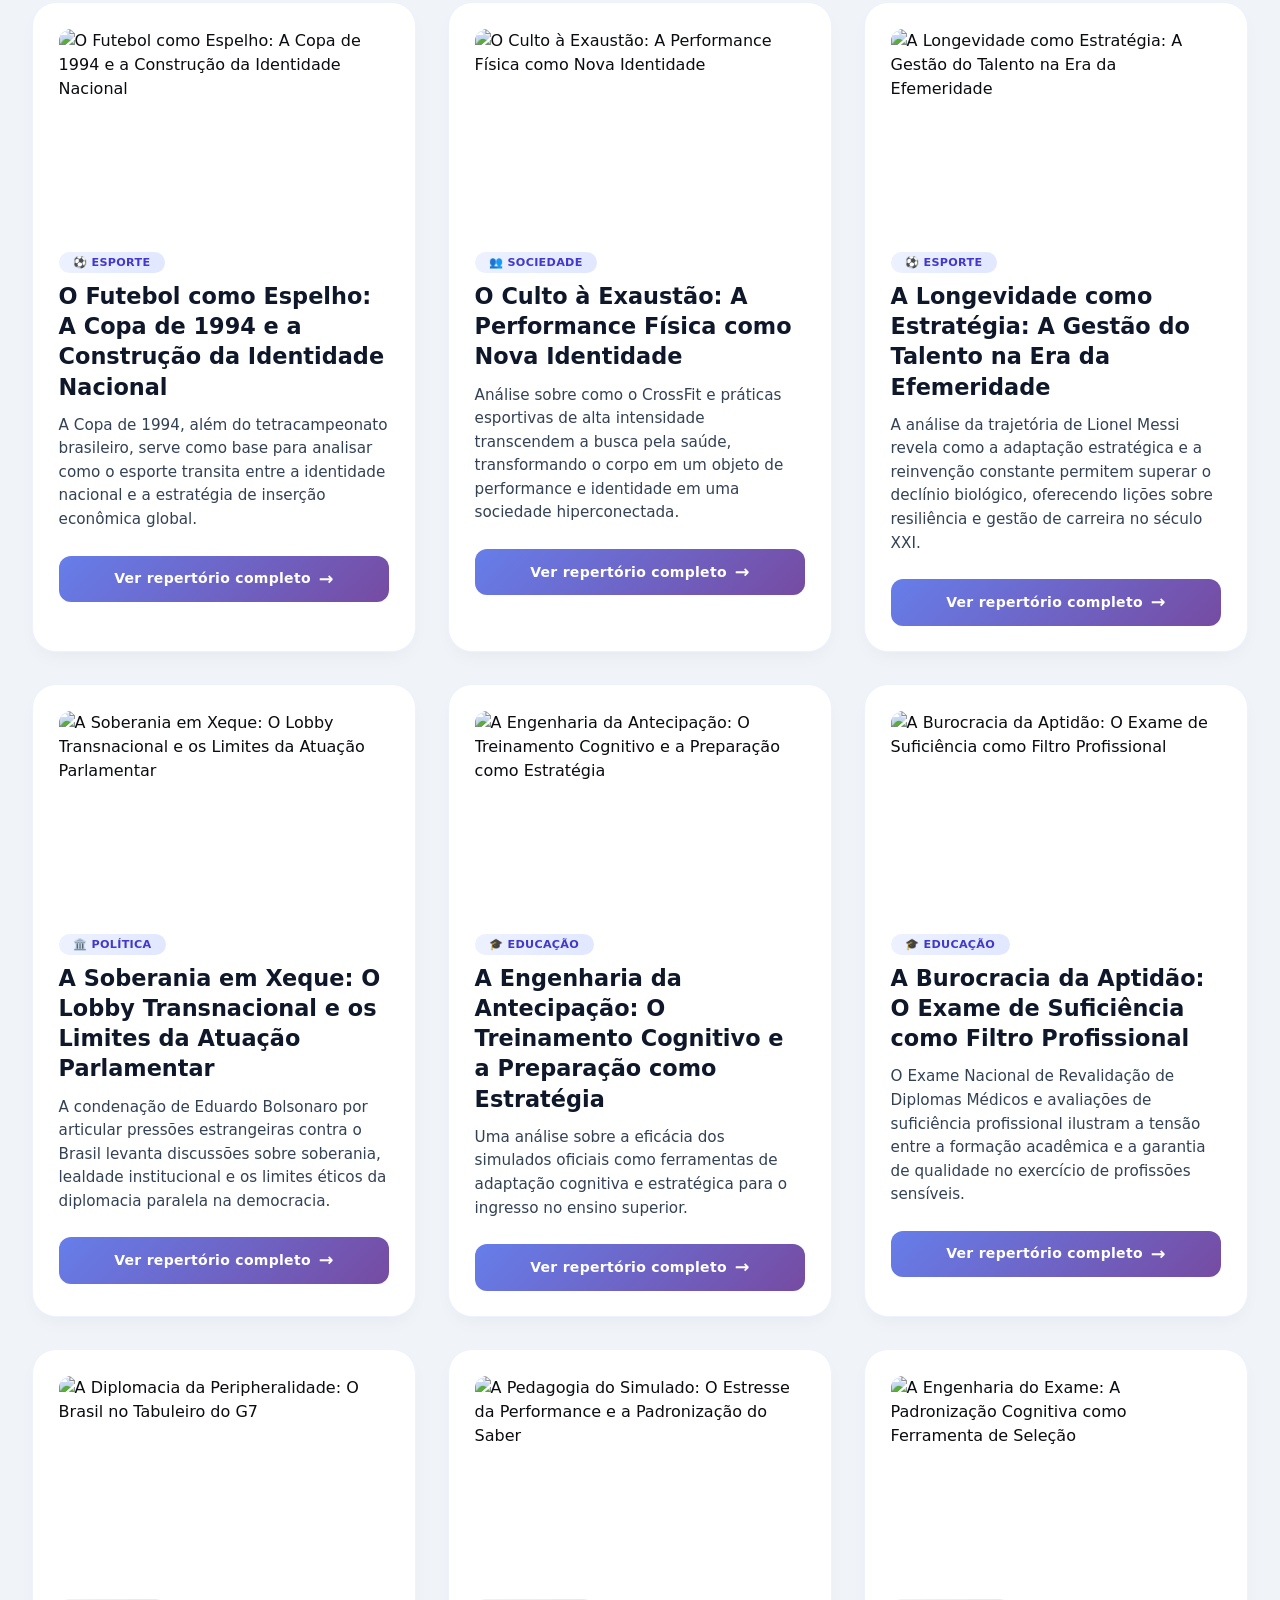
==== commit 0cc9095f: "Add Google Ads script to index.html" ====
--- a/index.html
+++ b/index.html
@@ -17,6 +17,11 @@
 
   gtag('config', 'G-98PSVHEF7C');
 </script>
+
+    <script async src="https://pagead2.googlesyndication.com/pagead/js/adsbygoogle.js?client=ca-pub-7180526565815955"
+     crossorigin="anonymous"></script>
+
+    
 </head>
 <body>
 
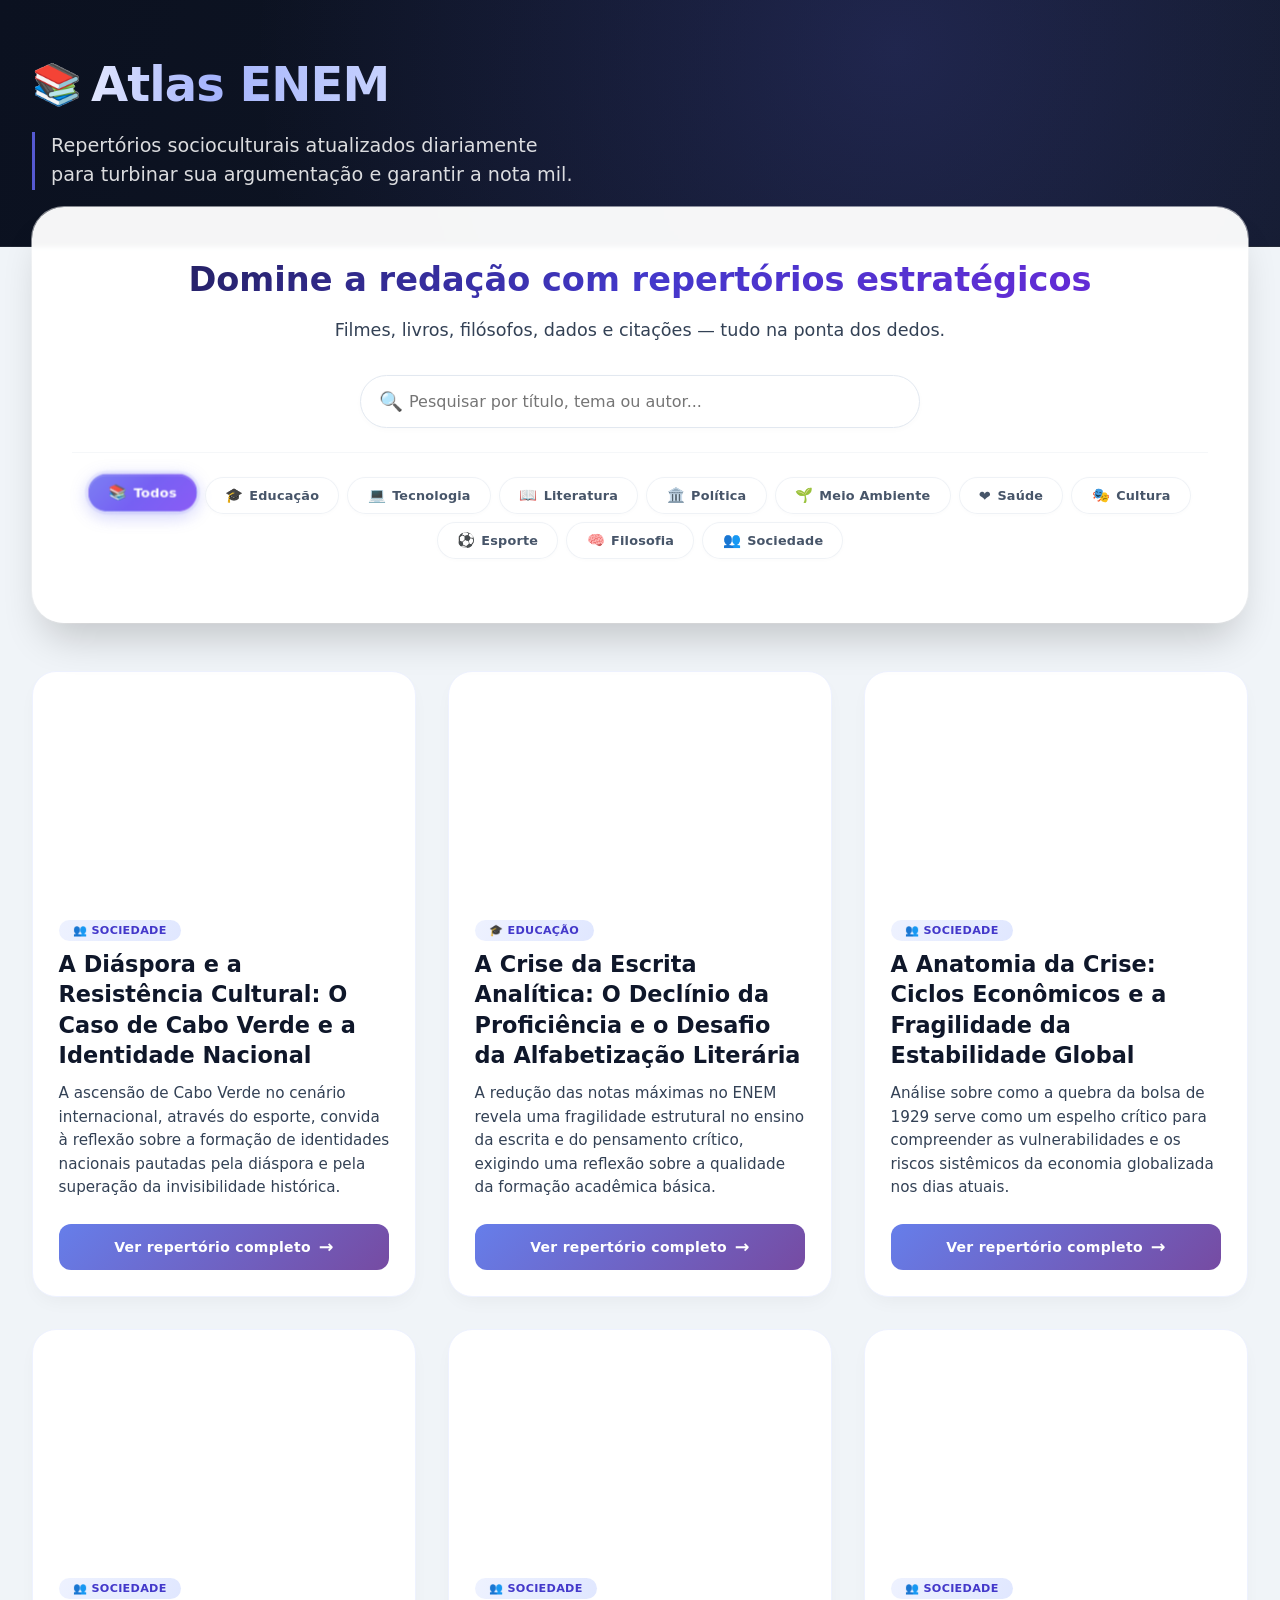
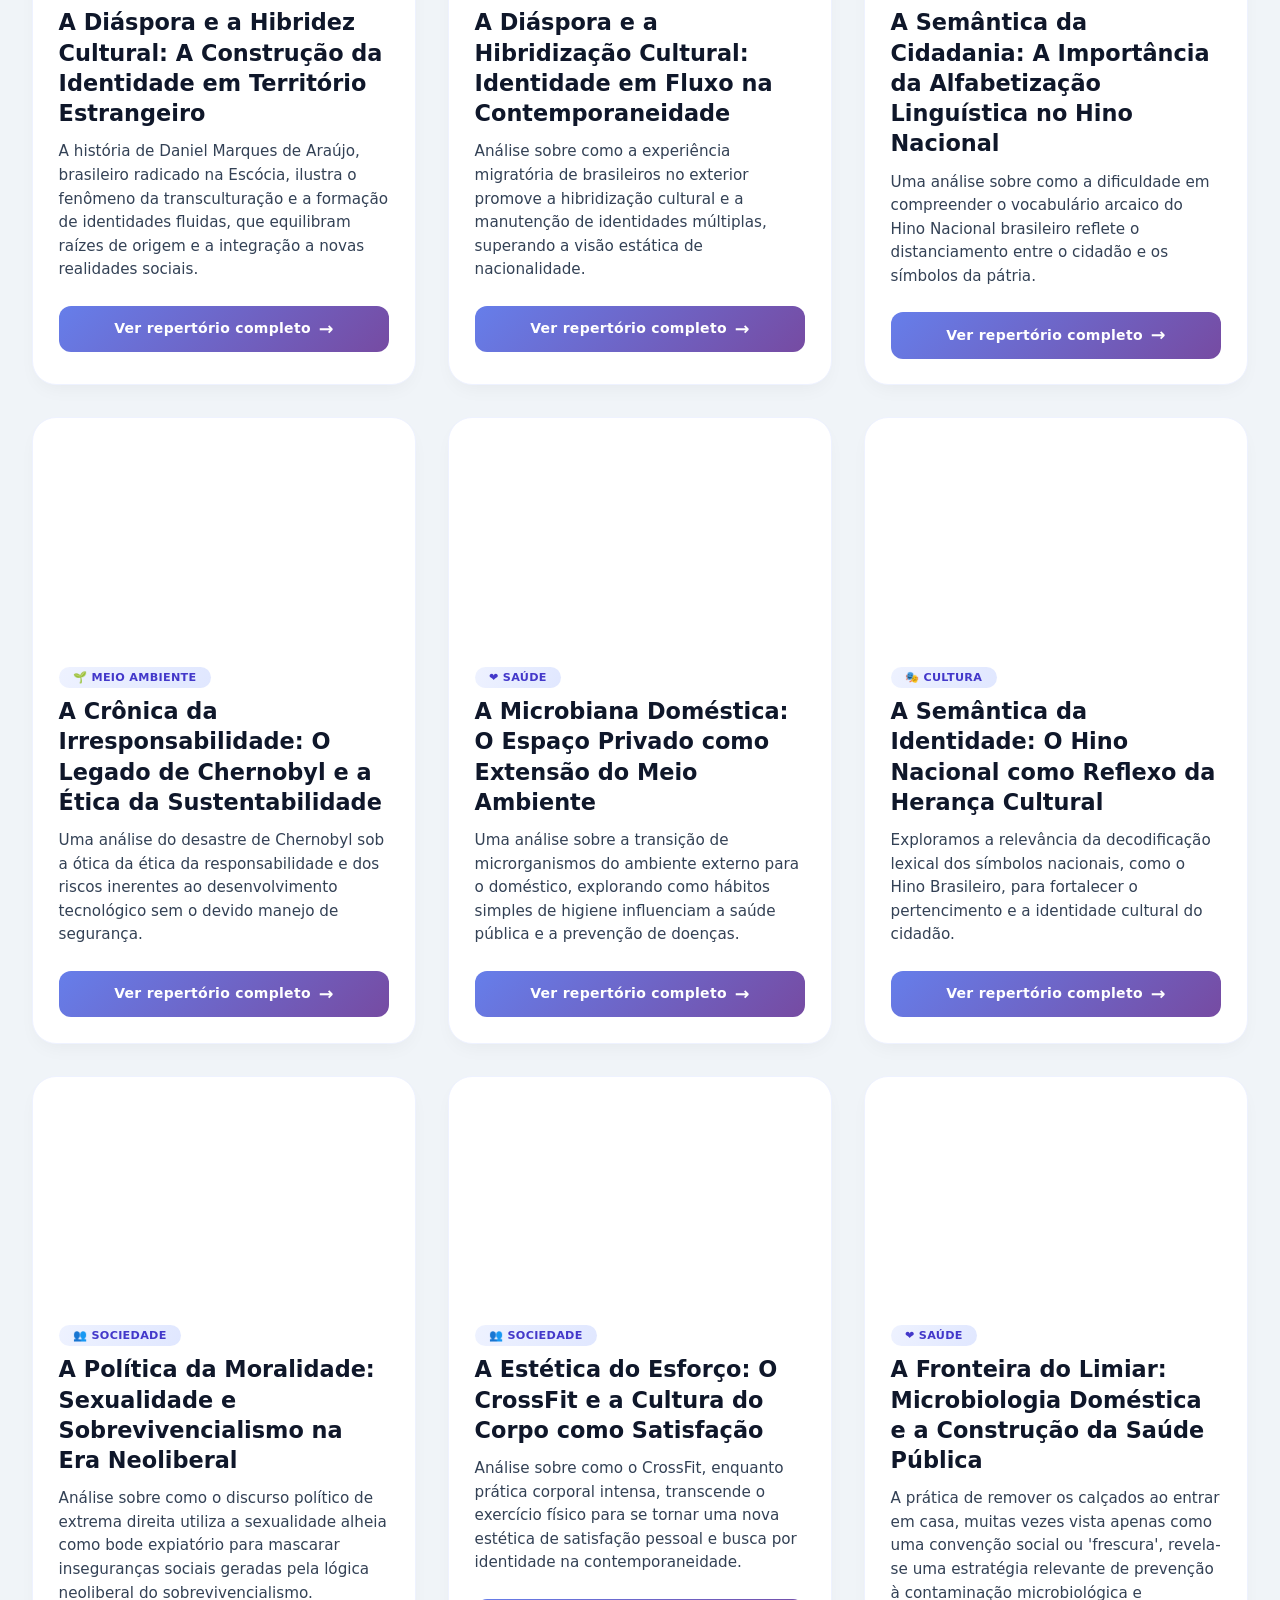
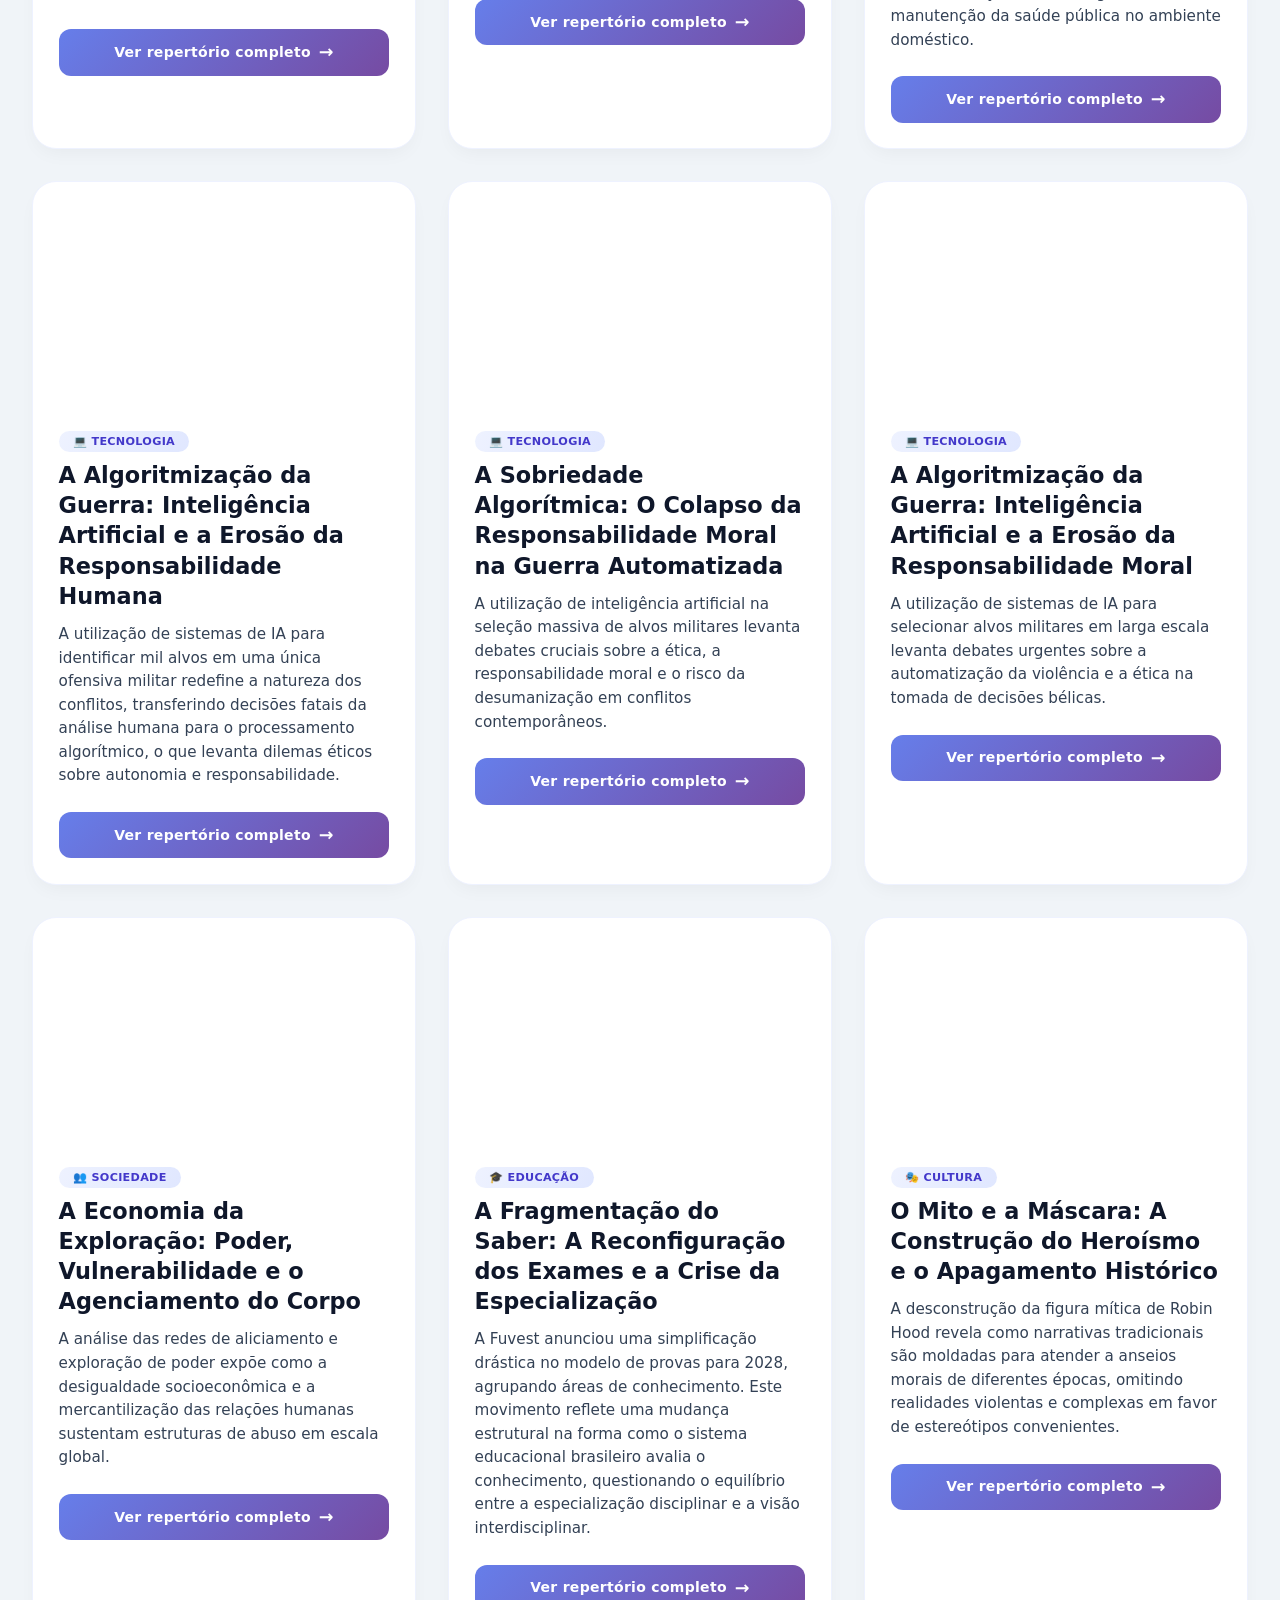
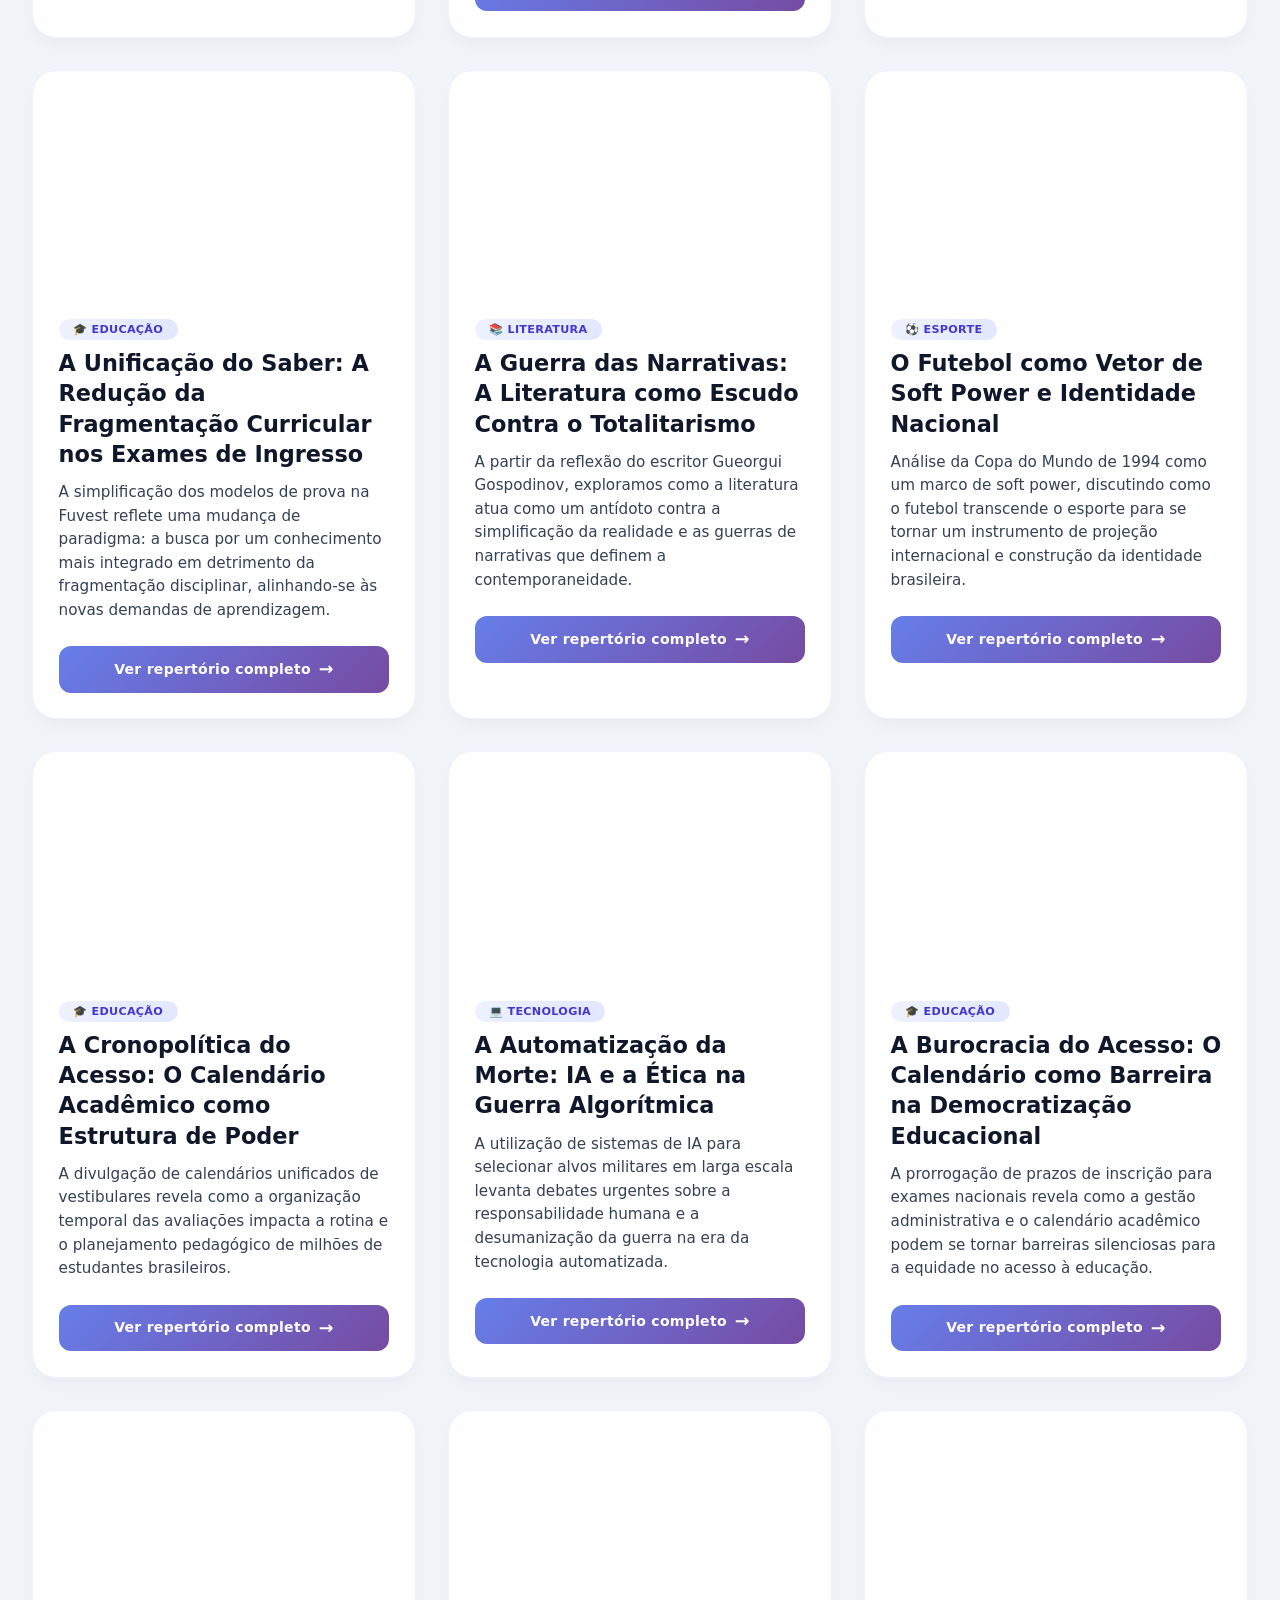
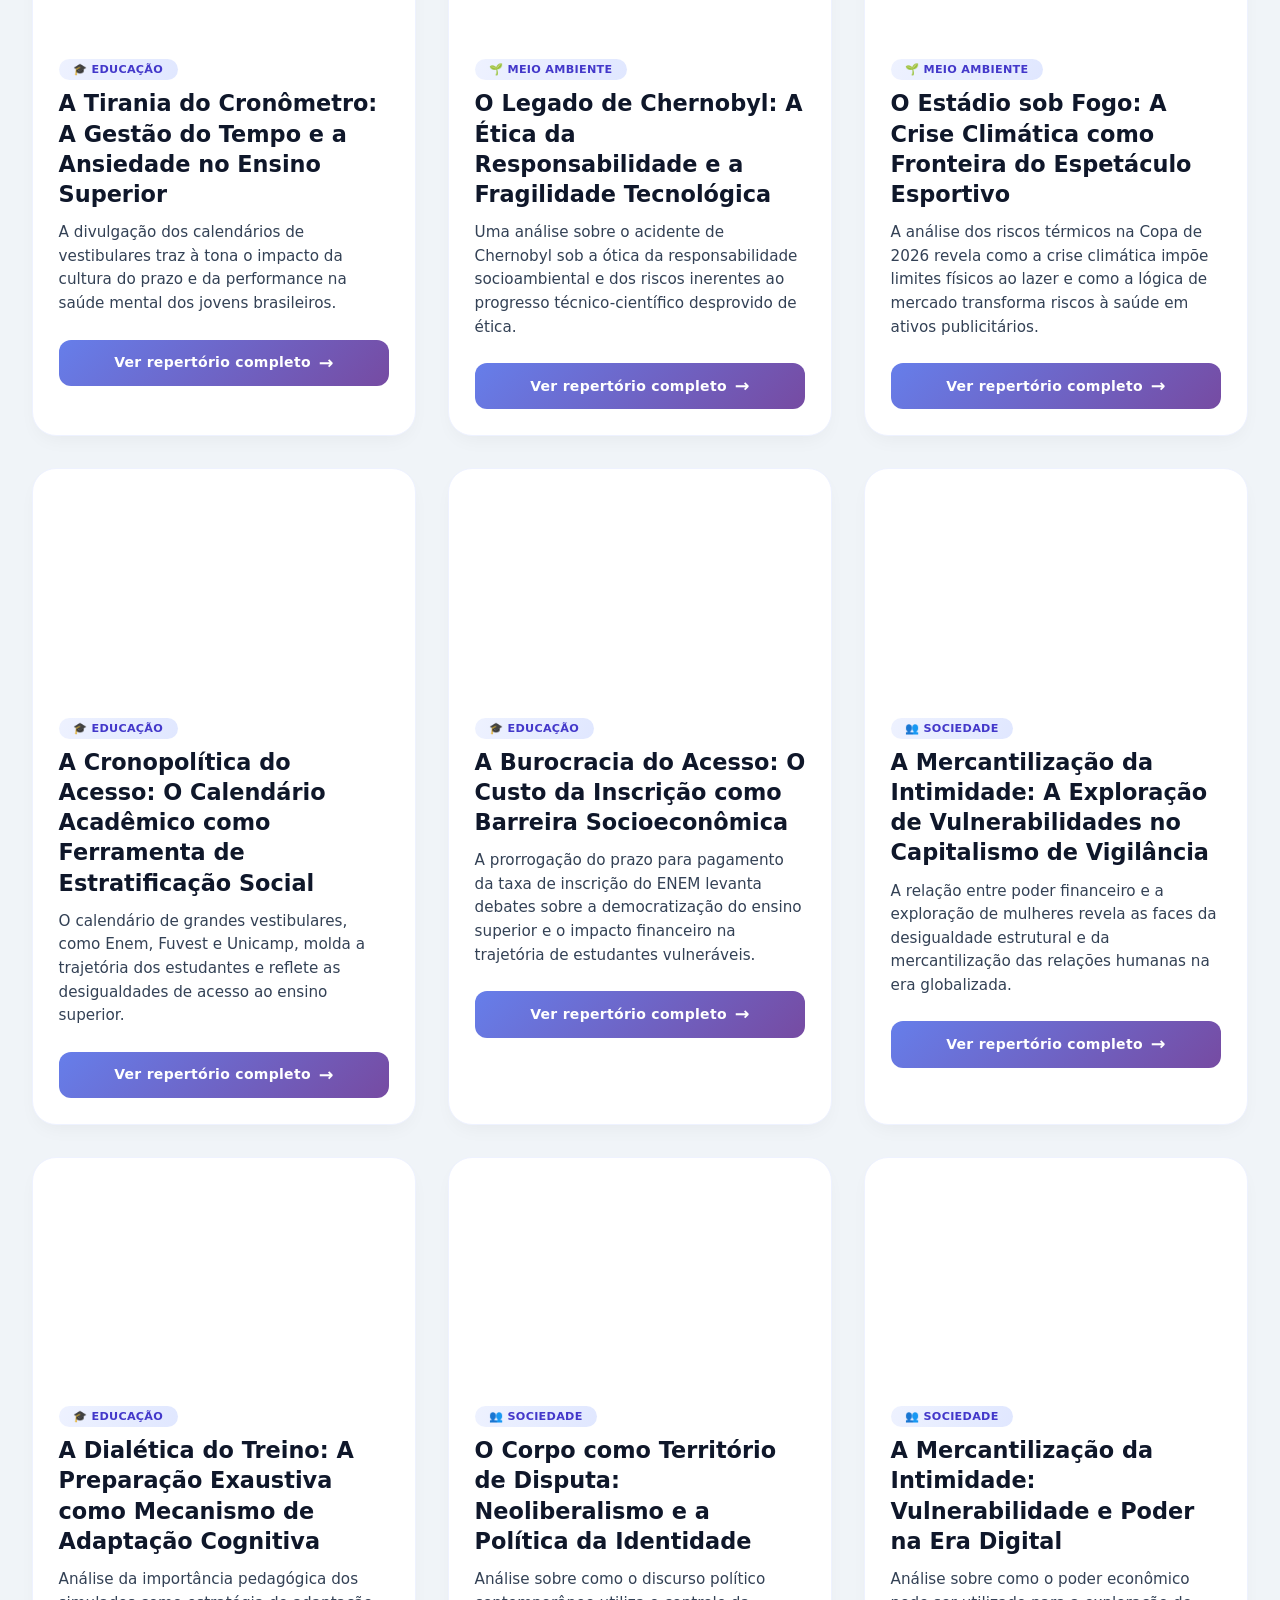
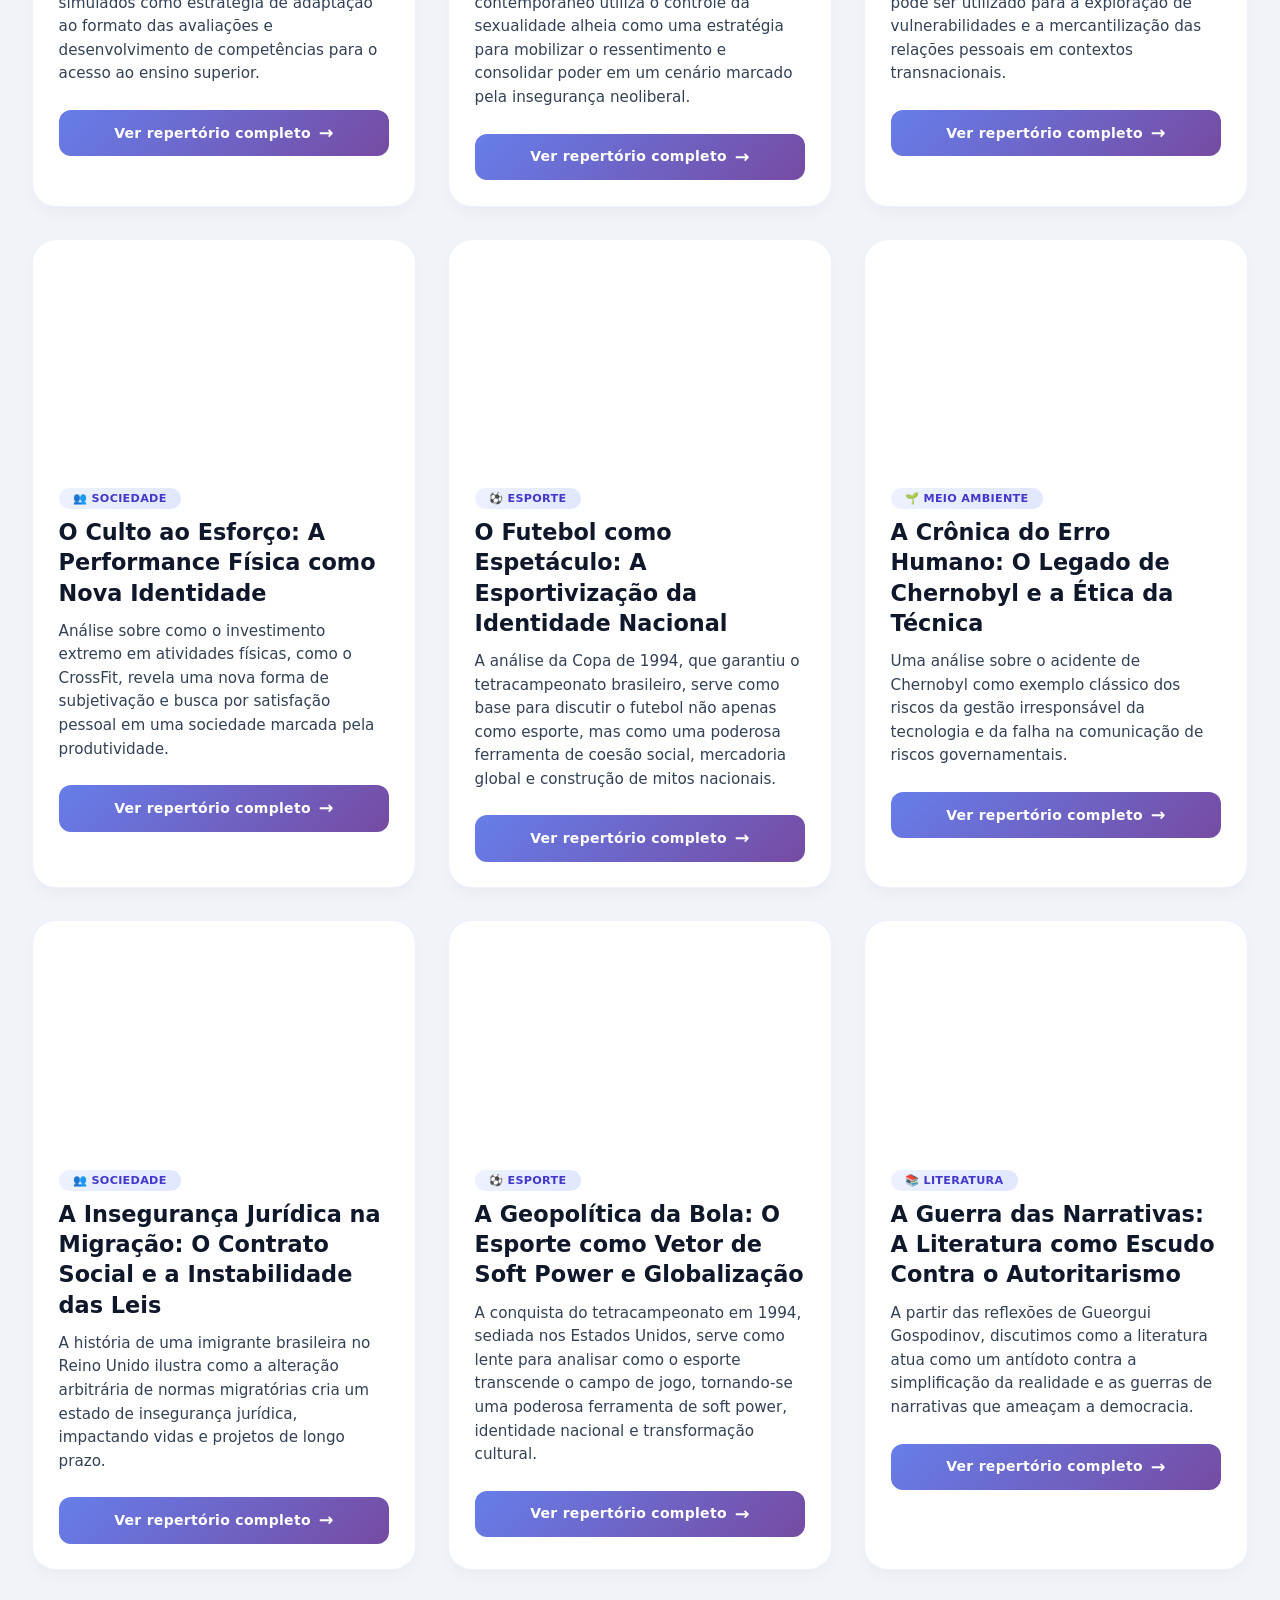
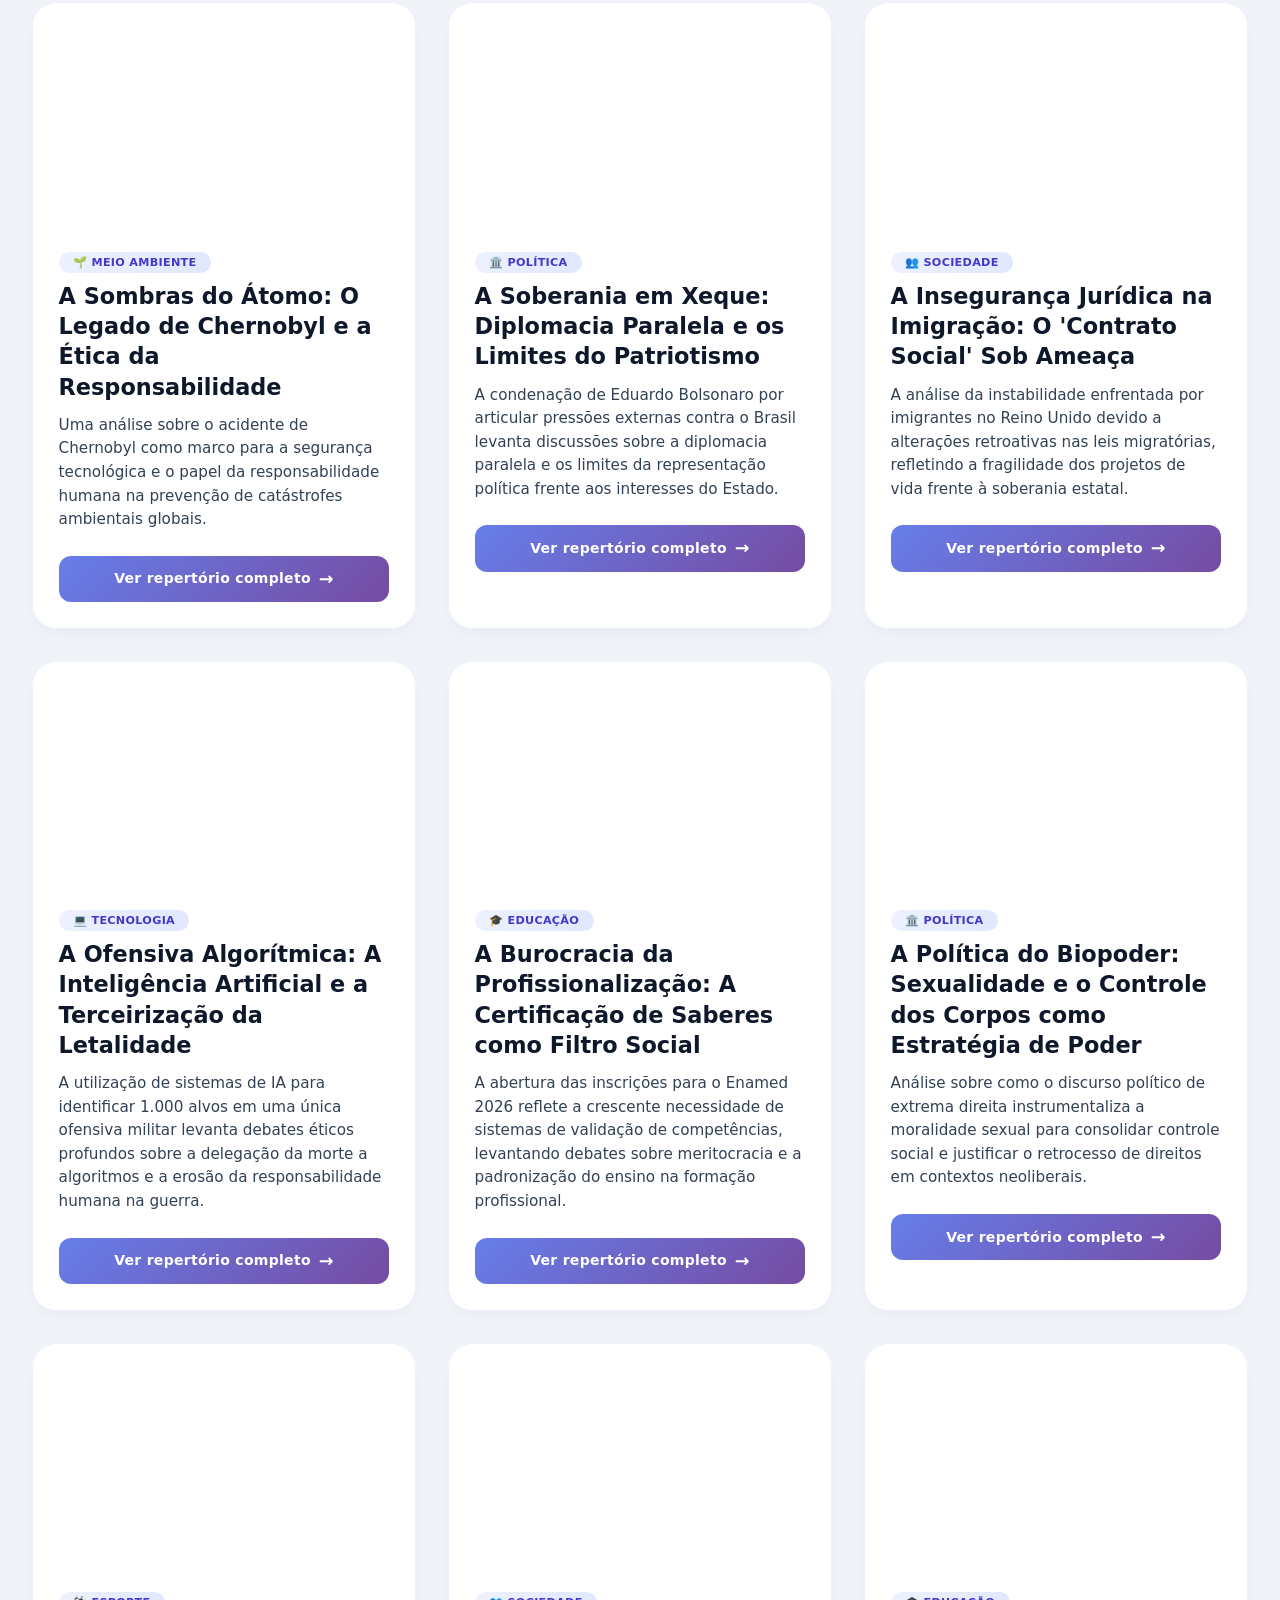
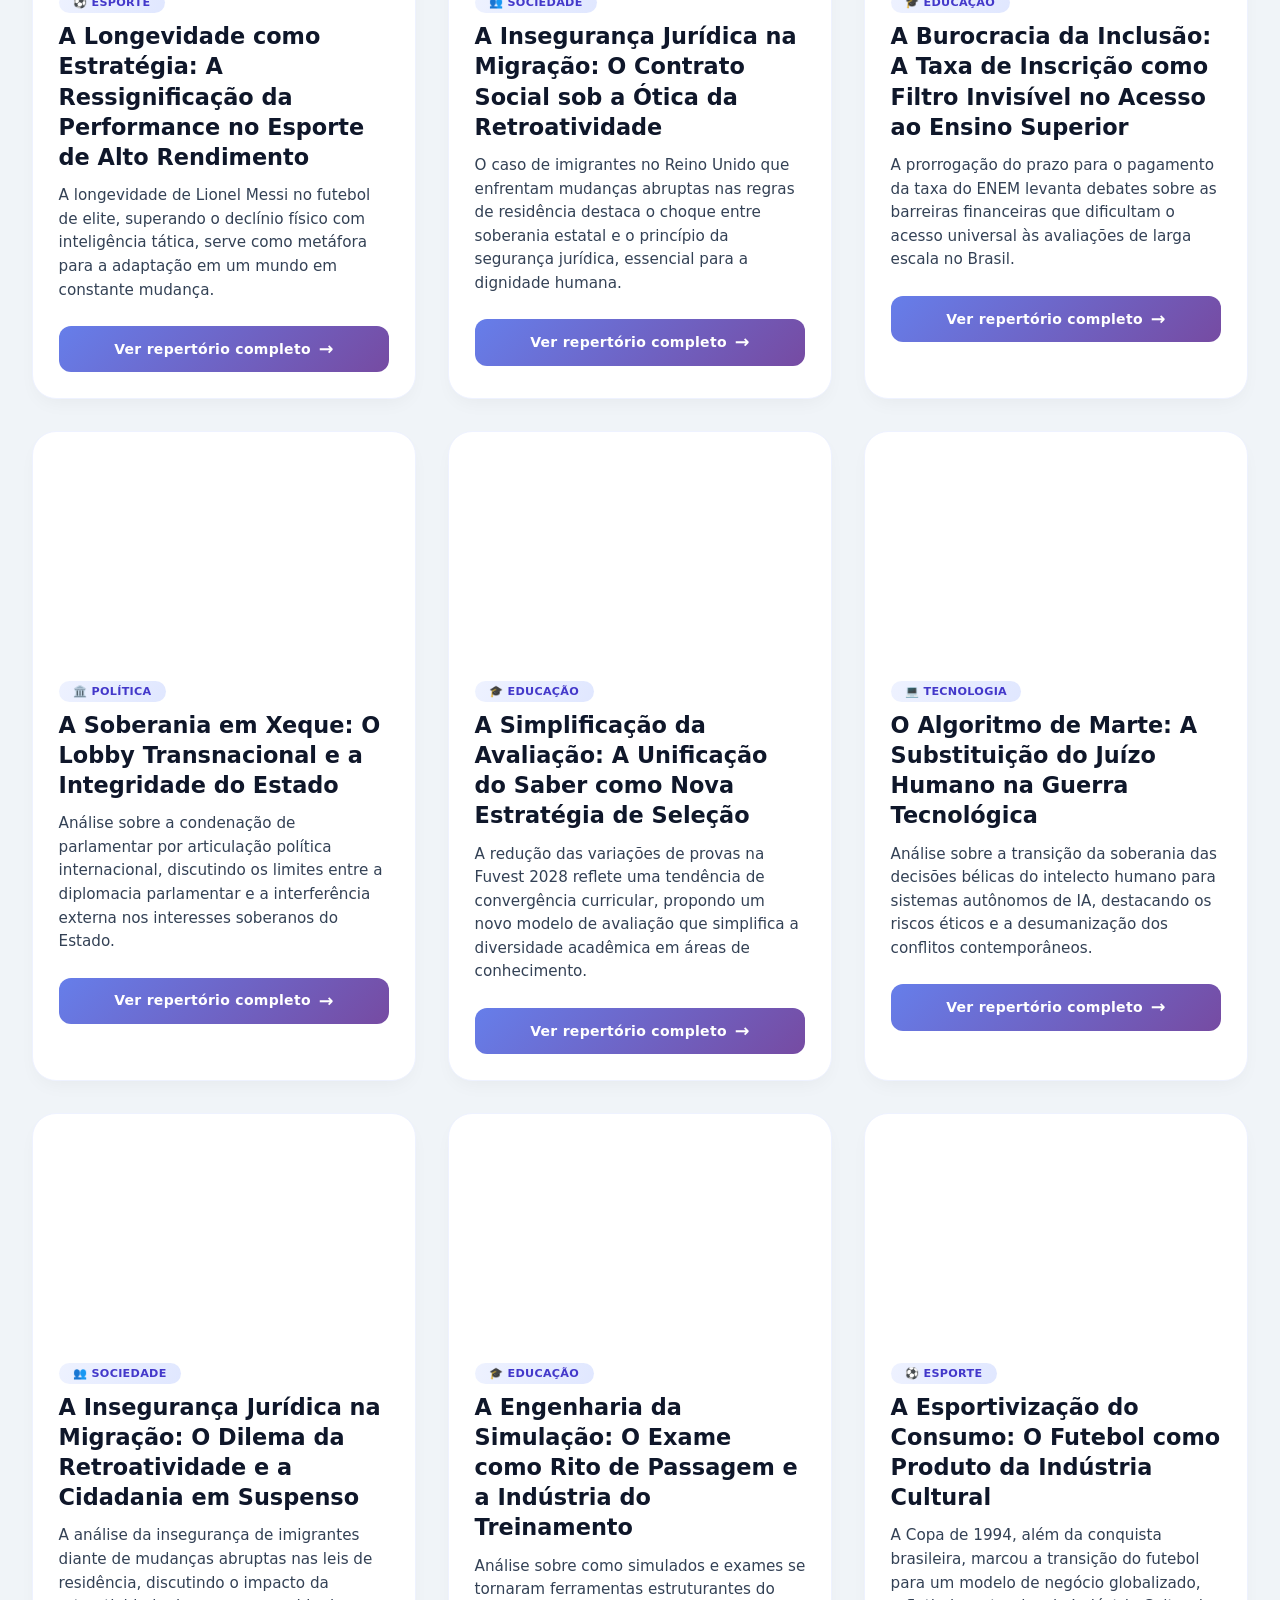
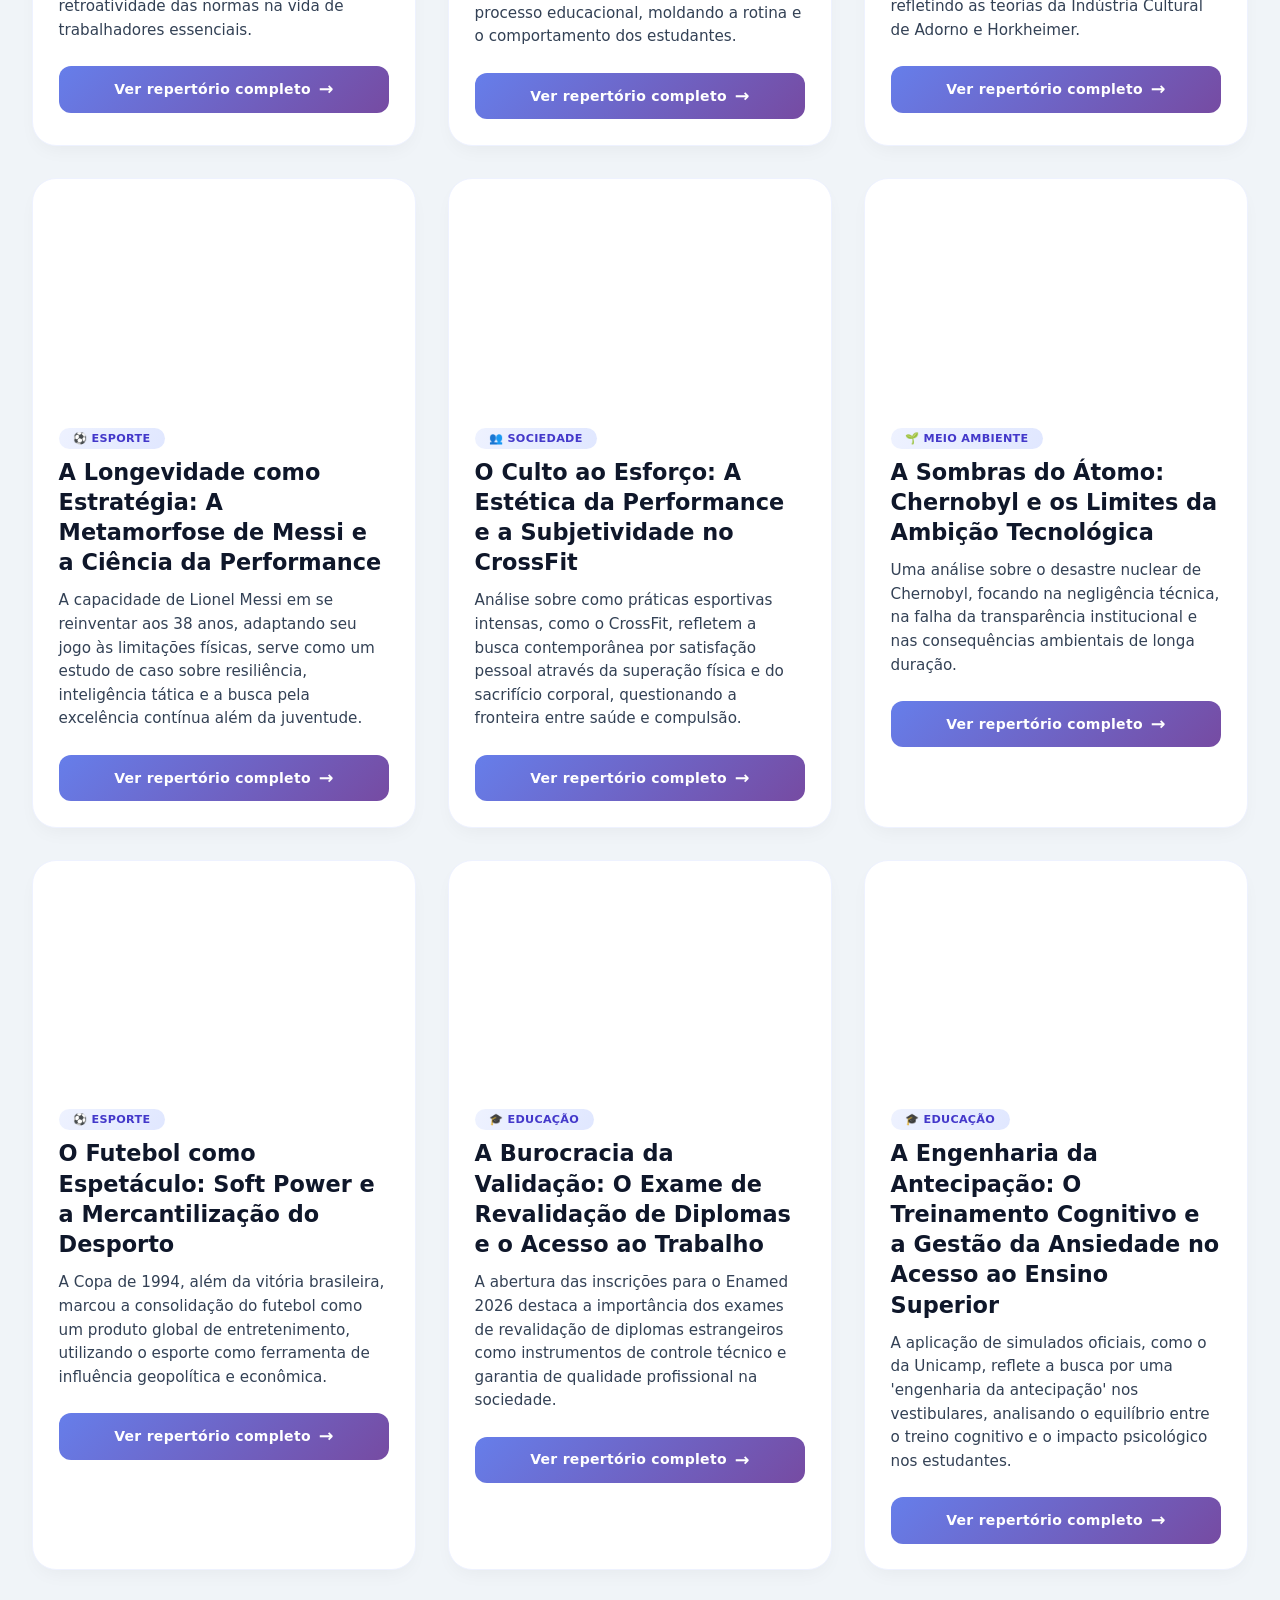
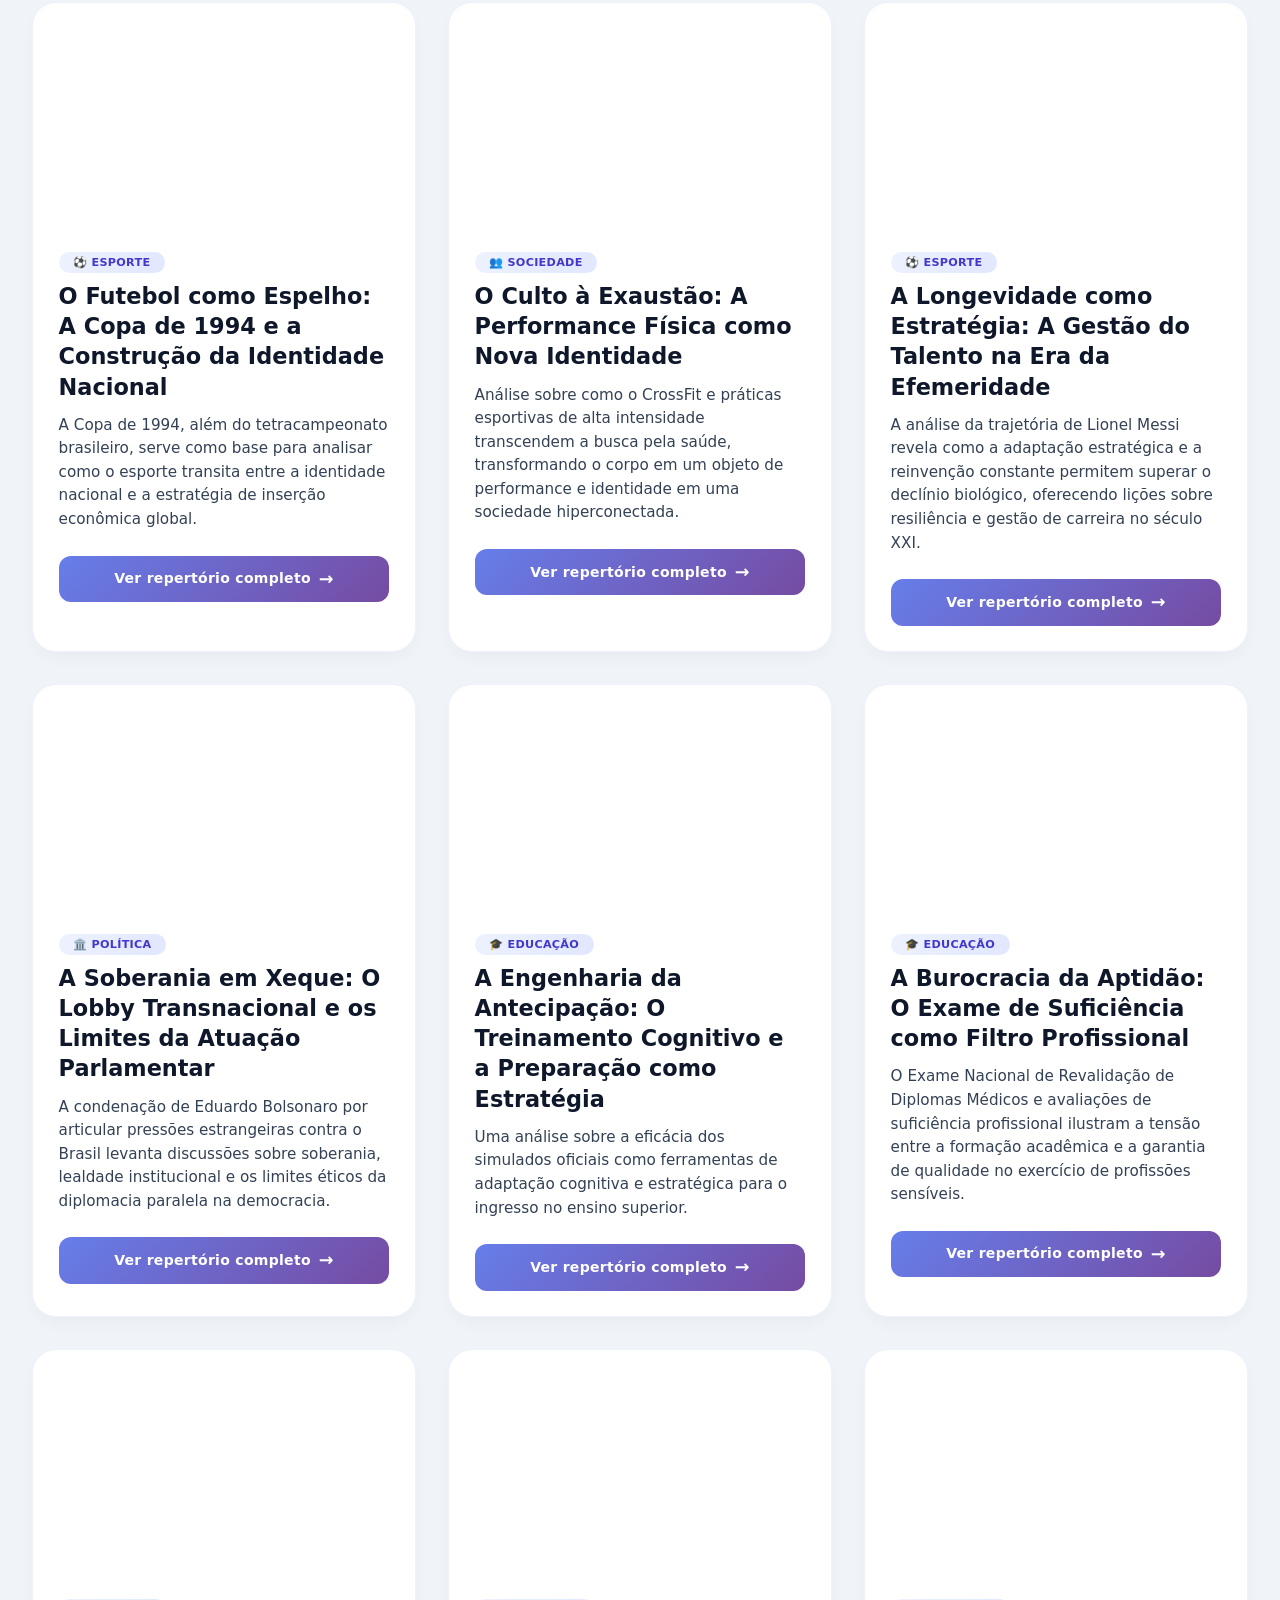
==== commit 41652740: "Add Google AdSense meta tag to index.html" ====
--- a/index.html
+++ b/index.html
@@ -21,6 +21,7 @@
     <script async src="https://pagead2.googlesyndication.com/pagead/js/adsbygoogle.js?client=ca-pub-7180526565815955"
      crossorigin="anonymous"></script>
 
+    <meta name="google-adsense-account" content="ca-pub-7180526565815955">
     
 </head>
 <body>
